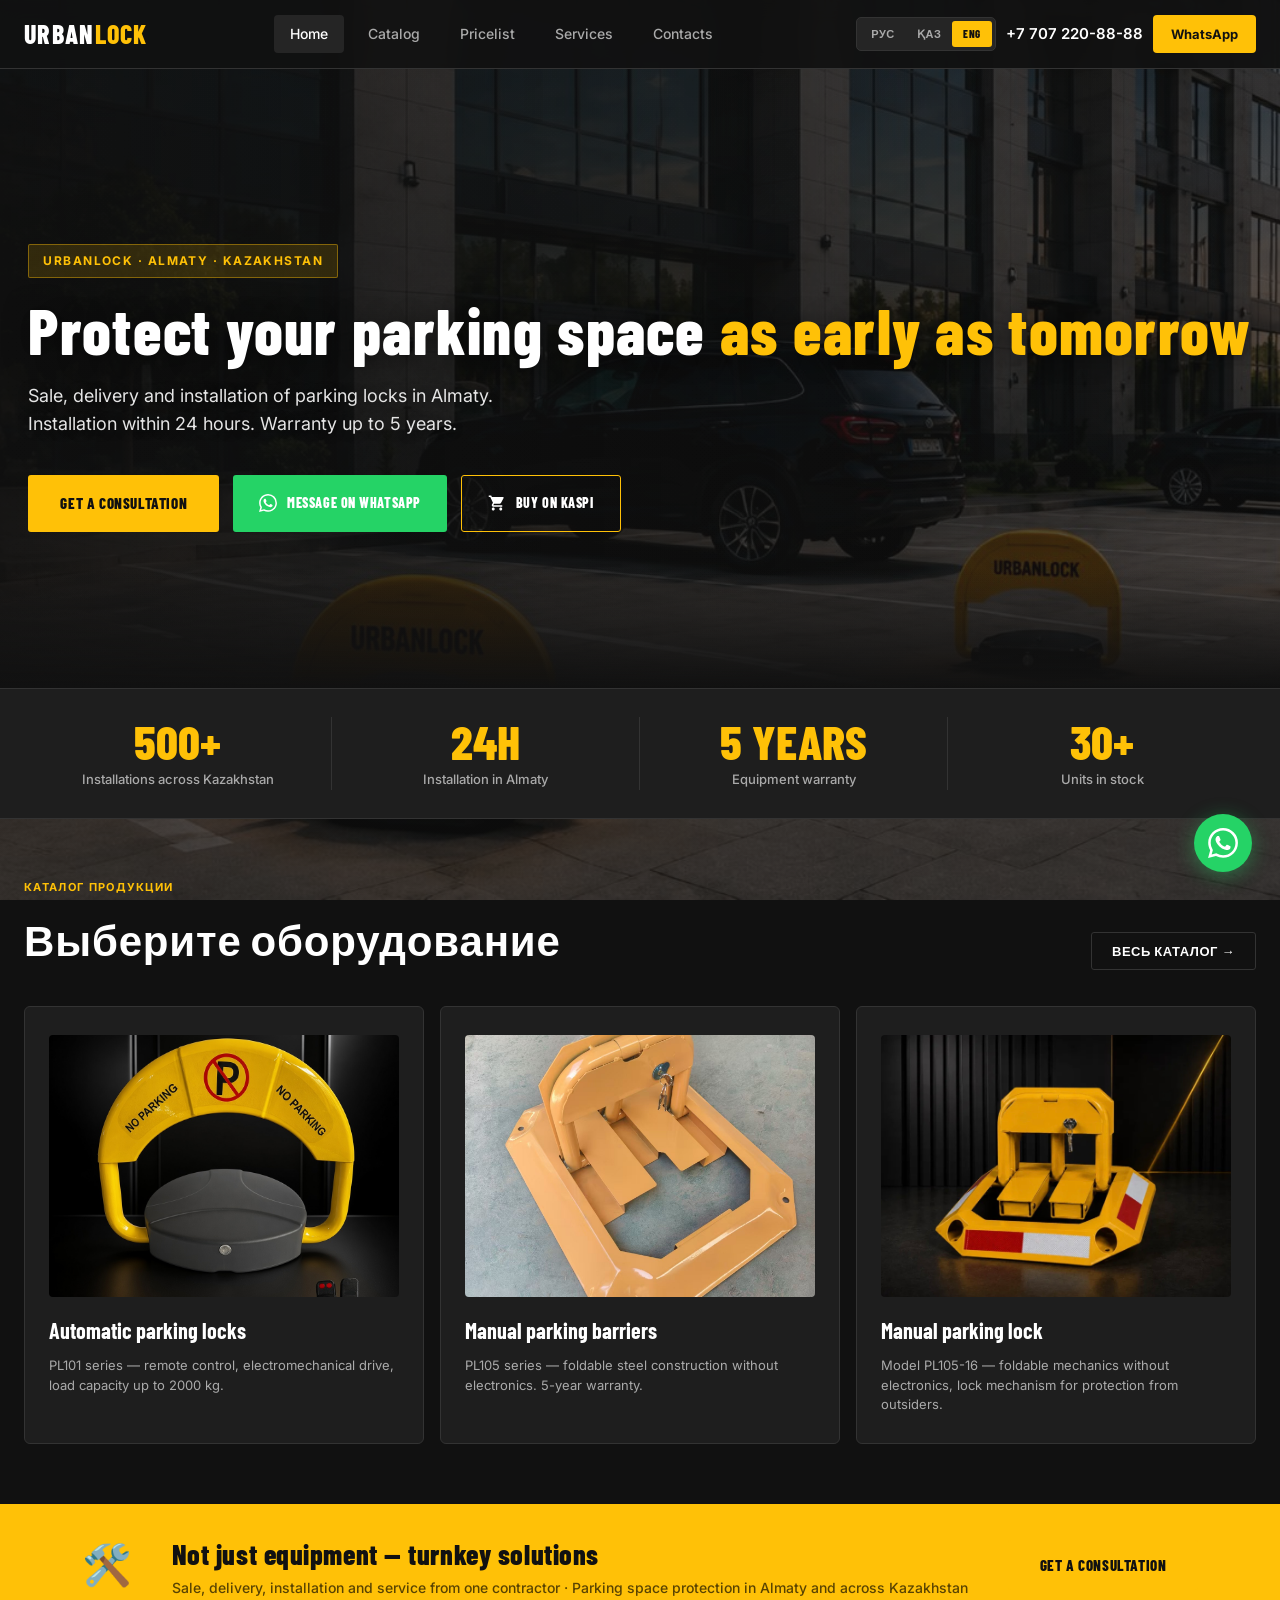
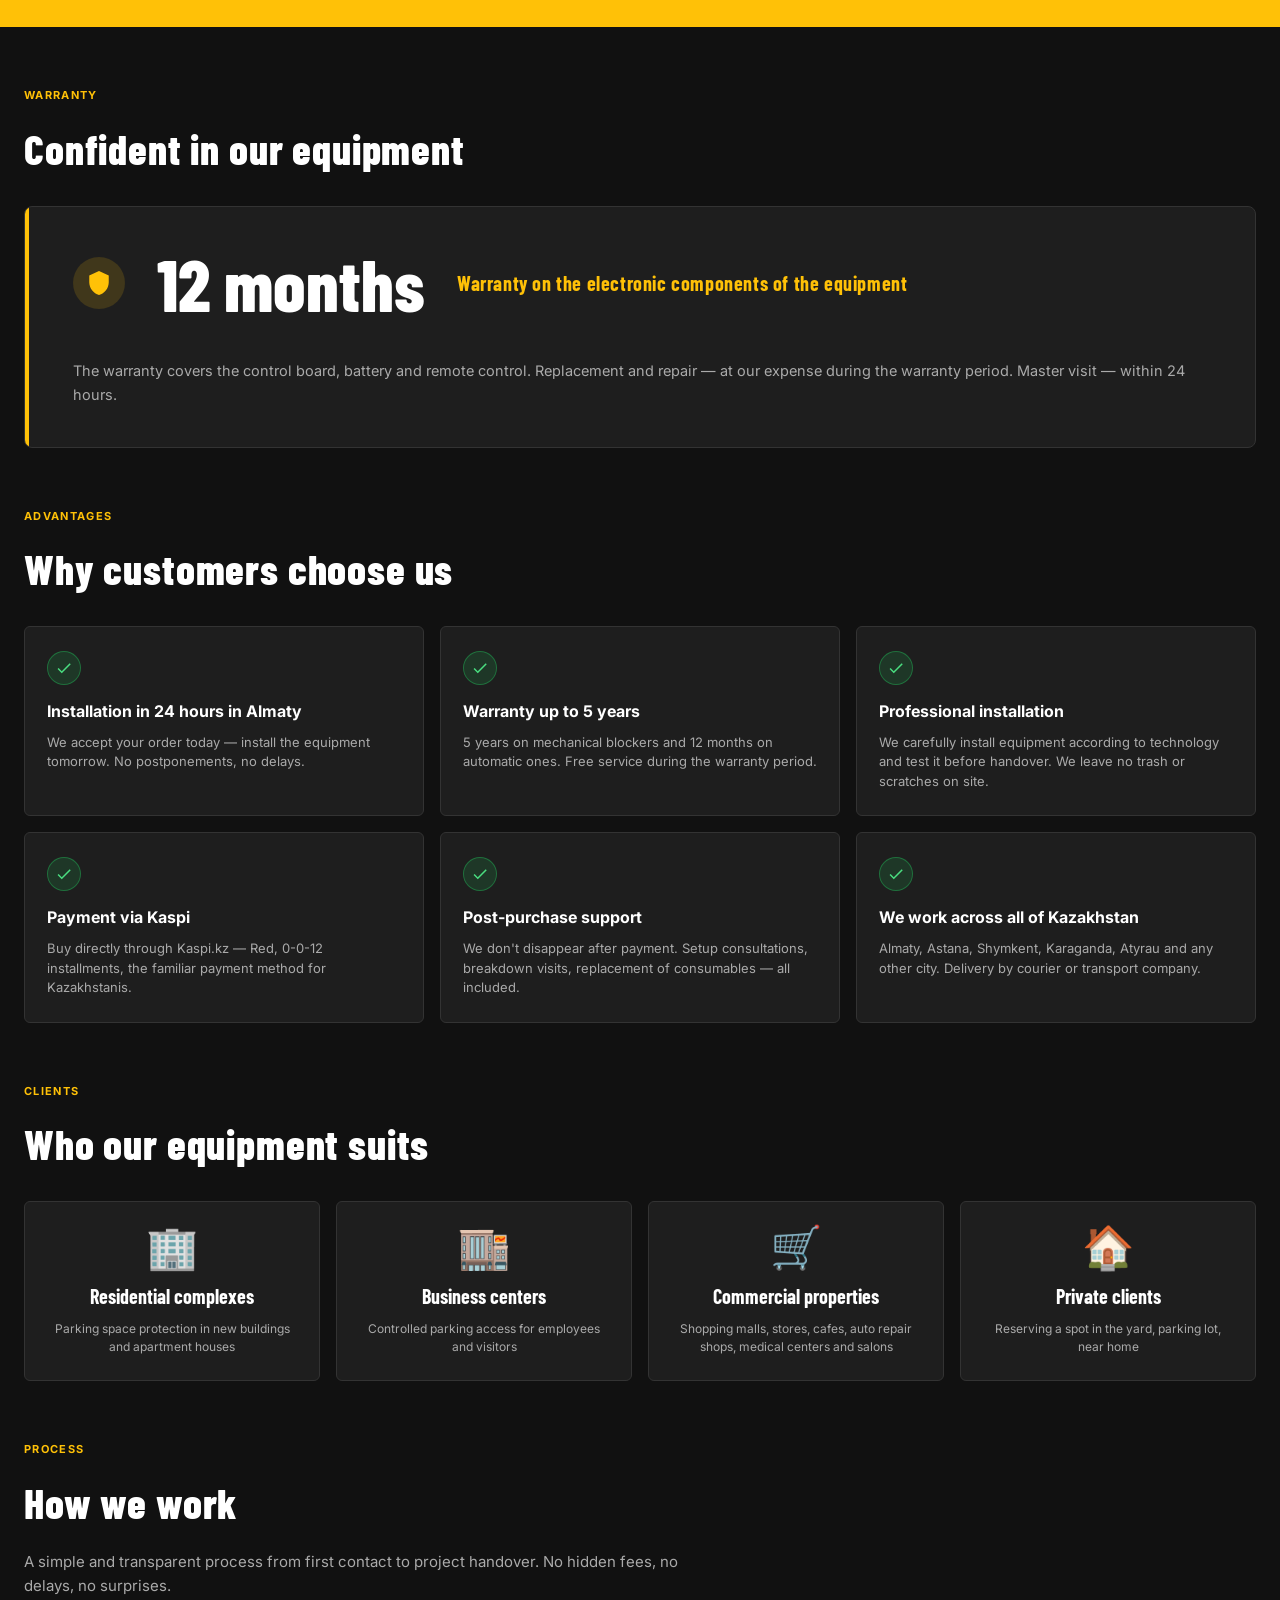
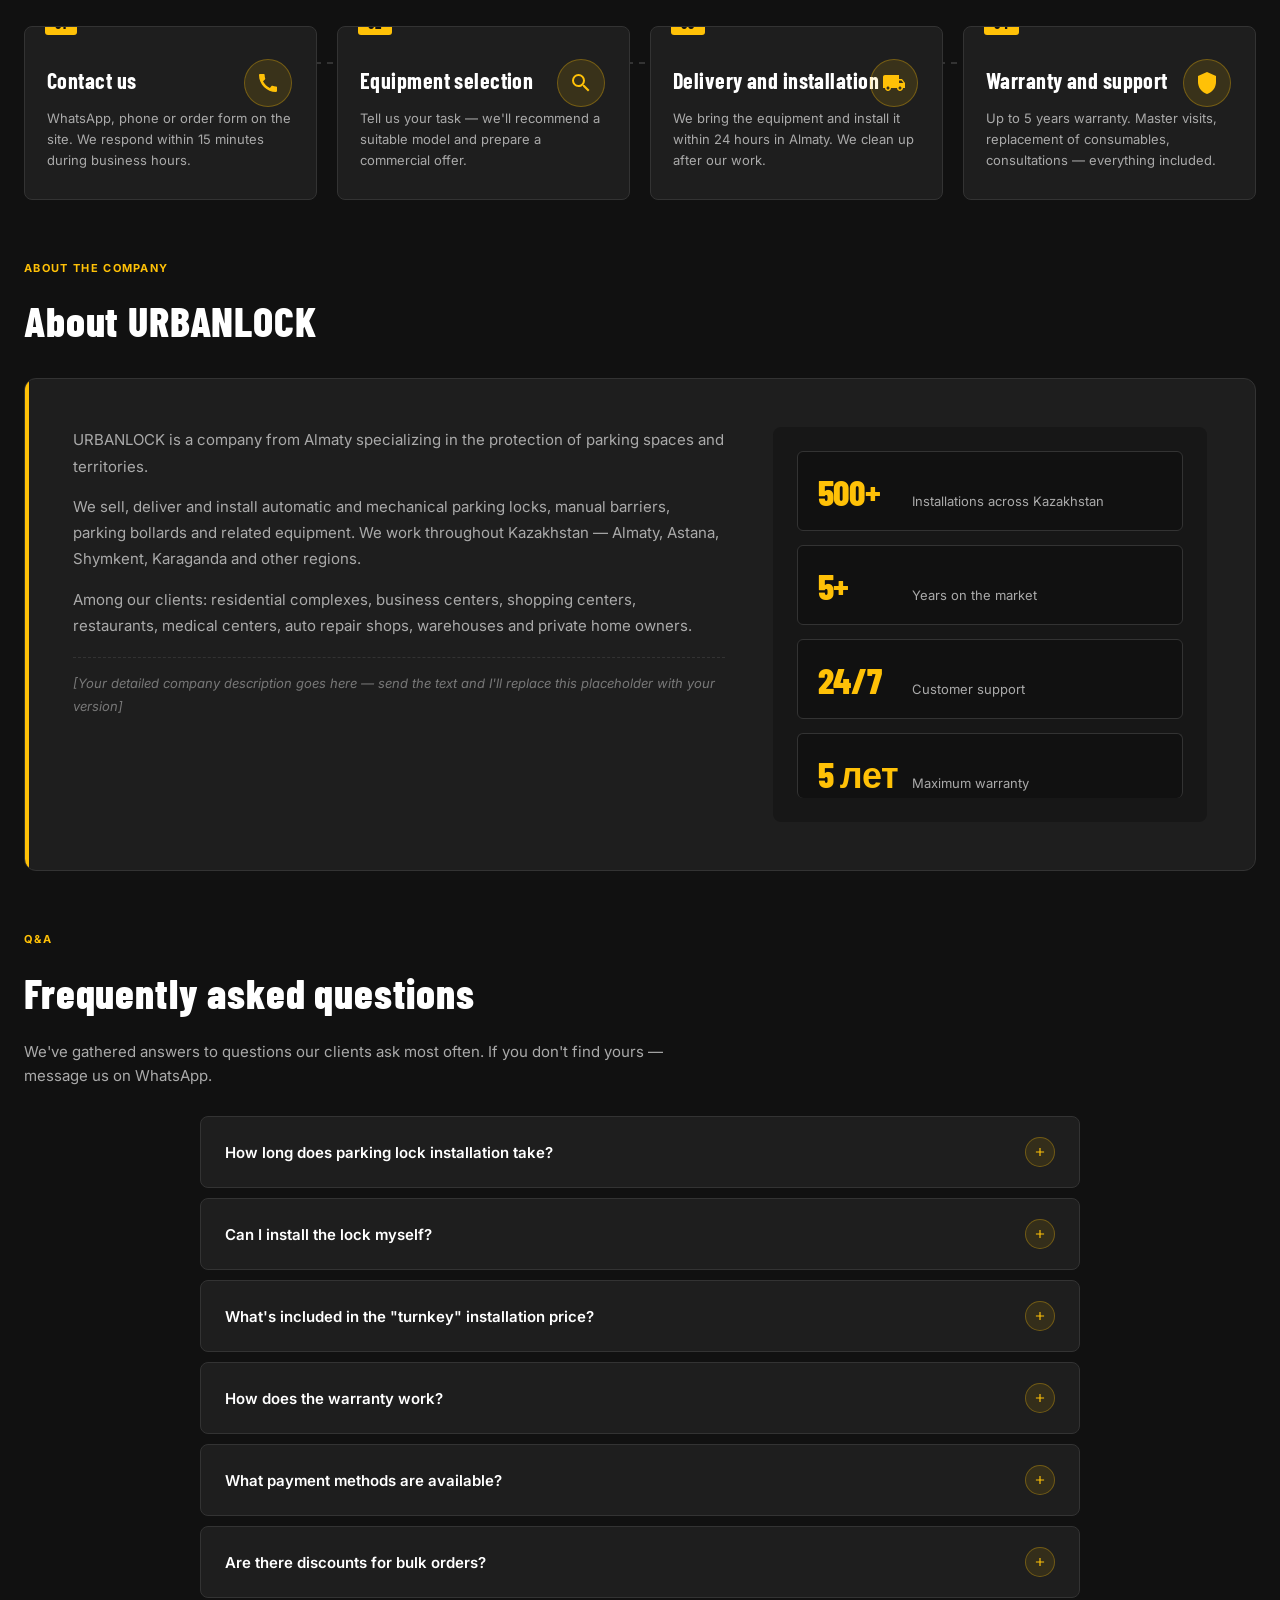
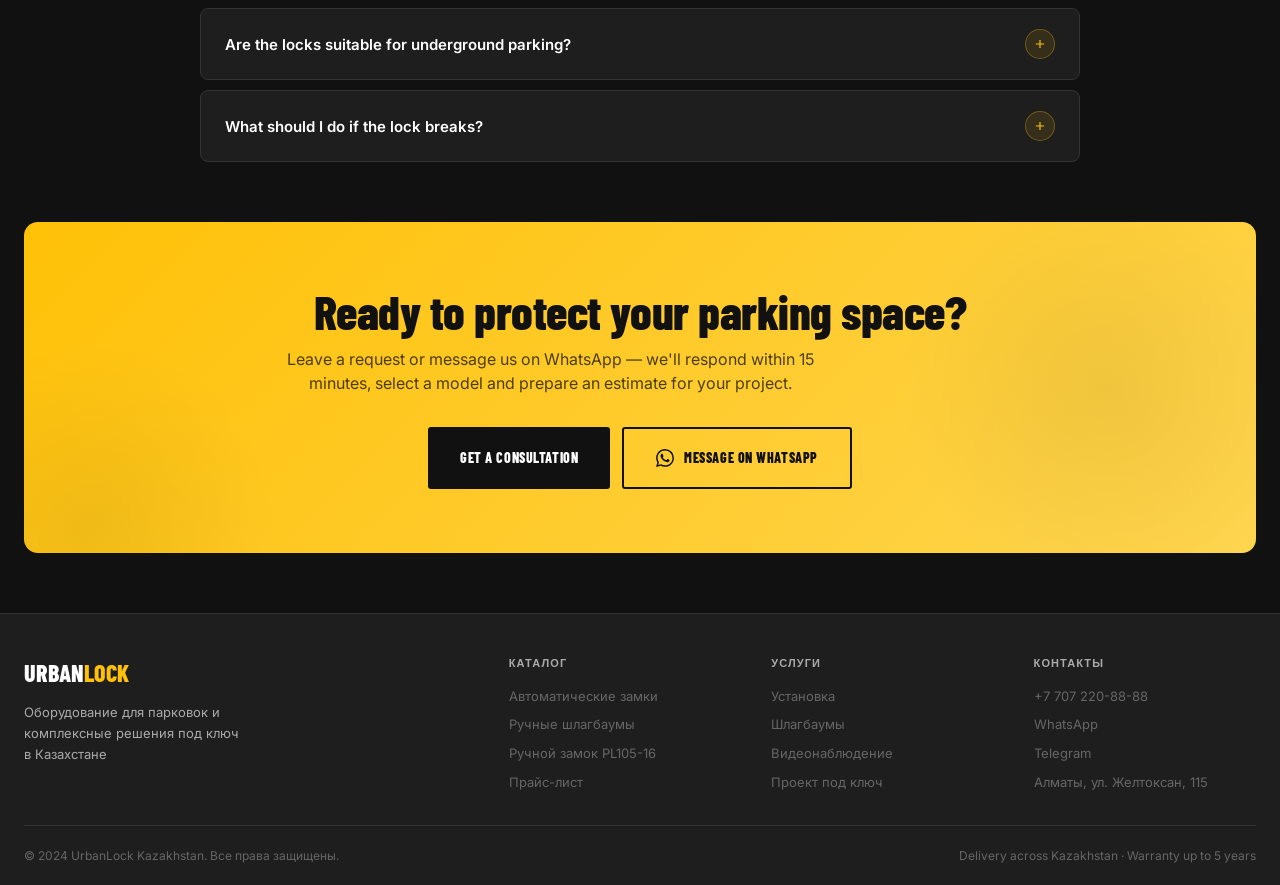
==== URBANLOCK.html @ d76d0564 "Add files via upload" ====
<!DOCTYPE html>
<html lang="ru">
<head>
<meta charset="UTF-8">
<meta name="viewport" content="width=device-width, initial-scale=1.0">
<title>UrbanLock — Оборудование для парковок Казахстана</title>
<link href="https://fonts.googleapis.com/css2?family=Inter:wght@400;500;600;700;800;900&family=Barlow+Condensed:wght@600;700;800&display=swap" rel="stylesheet">
<style>
*,*::before,*::after{box-sizing:border-box;margin:0;padding:0}
:root{
  --black:#111111;
  --graphite:#1E1E1E;
  --graphite2:#252525;
  --graphite3:#2E2E2E;
  --yellow:#FFC107;
  --yellow-dark:#E6AC00;
  --white:#FFFFFF;
  --gray1:#F5F5F5;
  --gray2:#AAAAAA;
  --gray3:#666666;
  --border:#333333;
  --ease:cubic-bezier(0.16,1,0.3,1);
}
html{scroll-behavior:smooth}
body{background-color:var(--black);background-image:url('парковка.jpeg');background-size:cover;background-position:center;background-attachment:fixed;background-repeat:no-repeat;color:var(--white);font-family:'Inter',sans-serif;font-size:16px;line-height:1.6;overflow-x:hidden;position:relative}
body::before{content:'';position:fixed;inset:0;background:linear-gradient(180deg,rgba(17,17,17,0.72) 0%,rgba(17,17,17,0.68) 100%);z-index:0;pointer-events:none}
nav,footer,.section,.sticky-wa{position:relative;z-index:1}
h1,h2,h3,h4{font-family:'Barlow Condensed',sans-serif;letter-spacing:0.02em}

/* NAV */
nav{position:fixed;top:0;left:0;right:0;z-index:1000;background:rgba(17,17,17,0.95);backdrop-filter:blur(10px);border-bottom:1px solid var(--border)}
.nav-inner{max-width:1280px;margin:0 auto;padding:0 24px;display:flex;align-items:center;justify-content:space-between;height:68px}
.logo{font-family:'Barlow Condensed',sans-serif;font-size:26px;font-weight:800;color:var(--white);letter-spacing:0.05em;cursor:pointer;user-select:none;transition:opacity 0.25s var(--ease),transform 0.25s var(--ease)}
.logo:hover{opacity:0.85;transform:scale(1.03)}
.logo:active{transform:scale(0.97);transition-duration:0.1s}
.logo span{color:var(--yellow)}
.nav-links{display:flex;gap:8px;align-items:center}
.nav-link{padding:8px 16px;font-size:14px;font-weight:500;color:var(--gray2);text-decoration:none;border-radius:4px;transition:color 0.25s var(--ease),background 0.25s var(--ease);cursor:pointer}
.nav-link:hover,.nav-link.active{color:var(--white);background:var(--graphite2)}
.nav-cta{display:flex;align-items:center;gap:10px}
.phone-link{color:var(--white);text-decoration:none;font-weight:600;font-size:15px;transition:color 0.25s var(--ease)}
.phone-link:hover{color:var(--yellow)}
.btn-wa-nav{background:var(--yellow);color:var(--black);padding:9px 18px;border-radius:4px;font-size:13px;font-weight:700;text-decoration:none;white-space:nowrap;transition:background 0.25s var(--ease),transform 0.25s var(--ease),box-shadow 0.25s var(--ease)}
.btn-wa-nav:hover{background:var(--yellow-dark);transform:translateY(-1px);box-shadow:0 6px 14px -4px rgba(255,193,7,0.4)}
.btn-wa-nav:active{transform:translateY(0) scale(0.96);transition-duration:0.1s}

/* LANGUAGE SWITCHER */
.lang-switcher{display:inline-flex;gap:0;background:var(--graphite2);border:1px solid var(--border);border-radius:5px;padding:3px}
.lang-btn{background:transparent;border:none;color:var(--gray2);padding:6px 11px;font-size:11px;font-weight:800;letter-spacing:0.05em;cursor:pointer;border-radius:3px;transition:background 0.25s var(--ease),color 0.25s var(--ease);font-family:'Barlow Condensed',sans-serif}
.lang-btn:hover{color:var(--white)}
.lang-btn.active{background:var(--yellow);color:var(--black)}
.lang-btn:active{transform:scale(0.96);transition-duration:0.1s}

/* SECTIONS */
.section{display:none;min-height:calc(100vh - 68px);padding-top:68px}
.section.active{display:block;animation:sectionEnter 0.5s var(--ease) both}
@keyframes sectionEnter{
  from{opacity:0;transform:translateY(18px)}
  to{opacity:1;transform:translateY(0)}
}
@media (prefers-reduced-motion: reduce){
  .section.active{animation:none}
}
.container{max-width:1280px;margin:0 auto;padding:0 24px}

/* ===== HOME ===== */
#home{position:relative}
.hero{padding:100px 0 80px;position:relative;overflow:hidden;min-height:620px;display:flex;align-items:center;background:linear-gradient(90deg,rgba(17,17,17,0.65) 0%,rgba(17,17,17,0.35) 45%,rgba(17,17,17,0.1) 85%,rgba(17,17,17,0) 100%)}
.hero::after{content:'';position:absolute;left:0;right:0;bottom:0;height:120px;background:linear-gradient(180deg,transparent 0%,var(--black) 100%);pointer-events:none;z-index:1}
.hero-grid{display:grid;grid-template-columns:1fr;gap:60px;align-items:center;position:relative;z-index:2;width:100%}
.hero-badge{display:inline-block;background:rgba(255,193,7,0.15);border:1px solid rgba(255,193,7,0.4);color:var(--yellow);font-size:12px;font-weight:700;letter-spacing:0.12em;text-transform:uppercase;padding:6px 14px;border-radius:2px;margin-bottom:20px}
.hero h1{font-size:clamp(42px,5vw,72px);font-weight:800;line-height:1.0;color:var(--white);margin-bottom:8px;text-shadow:0 2px 24px rgba(0,0,0,0.5)}
.hero h1 em{color:var(--yellow);font-style:normal}
.hero-sub{font-size:18px;color:#e5e5e5;margin:20px 0 36px;line-height:1.6;max-width:520px;text-shadow:0 1px 12px rgba(0,0,0,0.4)}
.hero-actions{display:flex;gap:14px;flex-wrap:wrap}
.btn-wa-hero{background:#25D366;color:#fff;padding:16px 26px;font-size:14px;font-weight:800;letter-spacing:0.04em;text-decoration:none;border-radius:3px;border:none;cursor:pointer;transition:background 0.25s var(--ease),transform 0.25s var(--ease),box-shadow 0.25s var(--ease);text-transform:uppercase;font-family:'Barlow Condensed',sans-serif;display:inline-flex;align-items:center;gap:10px}
.btn-wa-hero:hover{background:#1FB955;transform:translateY(-2px);box-shadow:0 10px 22px -6px rgba(37,211,102,0.4)}
.btn-wa-hero:active{transform:translateY(0) scale(0.97);transition-duration:0.1s}
.btn-wa-hero svg{width:18px;height:18px;fill:currentColor;flex-shrink:0}
.btn-kaspi-hero{background:transparent;color:#fff;padding:16px 26px;font-size:14px;font-weight:800;letter-spacing:0.04em;text-decoration:none;border-radius:3px;border:1.5px solid var(--yellow);cursor:pointer;transition:background 0.25s var(--ease),color 0.25s var(--ease),transform 0.25s var(--ease),box-shadow 0.25s var(--ease);text-transform:uppercase;font-family:'Barlow Condensed',sans-serif;display:inline-flex;align-items:center;gap:10px}
.btn-kaspi-hero:hover{background:var(--yellow);color:var(--black);transform:translateY(-2px);box-shadow:0 10px 22px -6px rgba(255,193,7,0.35)}
.btn-kaspi-hero:active{transform:translateY(0) scale(0.97);transition-duration:0.1s}
.btn-kaspi-hero svg{width:18px;height:18px;fill:currentColor;flex-shrink:0}
.btn-primary{background:var(--yellow);color:var(--black);padding:16px 32px;font-size:15px;font-weight:800;letter-spacing:0.04em;text-decoration:none;border-radius:3px;border:none;cursor:pointer;transition:background 0.25s var(--ease),transform 0.25s var(--ease),box-shadow 0.25s var(--ease);text-transform:uppercase;font-family:'Barlow Condensed',sans-serif}
.btn-primary:hover{background:var(--yellow-dark);transform:translateY(-2px);box-shadow:0 10px 22px -6px rgba(255,193,7,0.35)}
.btn-primary:active{transform:translateY(0) scale(0.97);transition-duration:0.1s}
.btn-secondary{background:transparent;color:var(--white);padding:16px 32px;font-size:15px;font-weight:700;text-decoration:none;border-radius:3px;border:1.5px solid var(--border);cursor:pointer;transition:border-color 0.25s var(--ease),color 0.25s var(--ease),transform 0.25s var(--ease),background 0.25s var(--ease);font-family:'Barlow Condensed',sans-serif;letter-spacing:0.04em;text-transform:uppercase}
.btn-secondary:hover{border-color:var(--yellow);color:var(--yellow);transform:translateY(-2px);background:rgba(255,193,7,0.05)}
.btn-secondary:active{transform:translateY(0) scale(0.97);transition-duration:0.1s}
.hero-visual{position:relative}
.hero-img-container{background:var(--graphite);border-radius:8px;aspect-ratio:4/3;display:flex;align-items:center;justify-content:center;position:relative;overflow:hidden;border:1px solid var(--border)}
.hero-img-bg{width:100%;height:100%;display:flex;align-items:center;justify-content:center;flex-direction:column;gap:16px}
.hero-product-icon{width:160px;height:80px;background:var(--yellow);border-radius:4px;position:relative}
.hero-product-icon::before{content:'';position:absolute;bottom:-40px;left:50%;transform:translateX(-50%);width:6px;height:40px;background:var(--gray3)}
.hero-product-icon::after{content:'';position:absolute;bottom:-52px;left:50%;transform:translateX(-50%);width:180px;height:12px;background:var(--graphite3);border-radius:2px}
.hero-badges-floating{position:absolute;bottom:20px;left:20px;right:20px;display:grid;grid-template-columns:1fr 1fr;gap:8px}
.hero-badge-pill{background:rgba(17,17,17,0.9);border:1px solid var(--border);padding:8px 12px;border-radius:4px;font-size:11px;font-weight:600;display:flex;align-items:center;gap:6px}
.hero-badge-pill svg{width:14px;height:14px;flex-shrink:0;fill:var(--yellow)}
.hero-badge-pill span{color:var(--gray2)}
.stats-bar{background:var(--graphite);border-top:1px solid var(--border);border-bottom:1px solid var(--border);padding:28px 0;margin-bottom:60px}
.stats-inner{display:grid;grid-template-columns:repeat(4,1fr);gap:0}
.stat-item{text-align:center;padding:0 24px;border-right:1px solid var(--border)}
.stat-item:last-child{border-right:none}
.stat-num{font-family:'Barlow Condensed',sans-serif;font-size:48px;font-weight:800;color:var(--yellow);line-height:1}
.stat-label{font-size:13px;color:var(--gray2);margin-top:4px;font-weight:500}

/* Categories quick pick */
.section-title-row{display:flex;align-items:baseline;justify-content:space-between;margin-bottom:32px}
.section-label{font-size:11px;font-weight:700;letter-spacing:0.12em;text-transform:uppercase;color:var(--yellow);margin-bottom:10px}
.section-title{font-size:clamp(28px,3.5vw,42px);font-weight:800;color:var(--white)}
.cat-grid{display:grid;grid-template-columns:repeat(3,1fr);gap:16px;margin-bottom:60px}
.cat-card{background:var(--graphite);border:1px solid var(--border);border-radius:6px;padding:28px 24px;cursor:pointer;transition:border-color 0.2s,background 0.2s;position:relative;overflow:hidden}
.cat-card::before{content:'';position:absolute;top:0;left:0;right:0;height:3px;background:var(--yellow);transform:scaleX(0);transform-origin:left;transition:transform 0.25s}
.cat-card:hover{border-color:var(--yellow);background:var(--graphite2)}
.cat-card:hover::before{transform:scaleX(1)}
.cat-icon{font-size:36px;margin-bottom:16px}
.cat-name{font-family:'Barlow Condensed',sans-serif;font-size:22px;font-weight:700;margin-bottom:8px}
.cat-desc{font-size:13px;color:var(--gray2);line-height:1.5}
.cat-arrow{position:absolute;bottom:20px;right:20px;width:28px;height:28px;background:var(--yellow);border-radius:50%;display:flex;align-items:center;justify-content:center;opacity:0;transition:opacity 0.2s}
.cat-card:hover .cat-arrow{opacity:1}
.cat-arrow svg{width:12px;height:12px;fill:var(--black)}

/* Guarantee */
.guarantee-strip{background:var(--yellow);padding:28px 0;margin-bottom:60px}
.warranty-grid{display:grid;grid-template-columns:1fr 1fr;gap:16px}
.warranty-grid.single .warranty-card{display:grid;grid-template-columns:auto auto 1fr;gap:32px;align-items:center;padding:40px 48px}
.warranty-grid.single .warranty-icon{margin-bottom:0}
.warranty-grid.single .warranty-period{font-size:72px;margin-bottom:0;white-space:nowrap}
.warranty-grid.single .warranty-type{margin-bottom:0;font-size:20px}
.warranty-grid.single .warranty-desc{grid-column:1/-1;margin-top:8px;font-size:14.5px;line-height:1.65}
@media (max-width:768px){
  .warranty-grid.single .warranty-card{grid-template-columns:auto 1fr;padding:28px 24px;gap:20px}
  .warranty-grid.single .warranty-period{font-size:52px}
  .warranty-grid.single .warranty-type{font-size:17px}
}
.warranty-card{background:var(--graphite);border:1px solid var(--border);border-radius:8px;padding:32px;position:relative;overflow:hidden;transition:border-color 0.2s,transform 0.15s}
.warranty-card::before{content:'';position:absolute;top:0;left:0;width:4px;height:100%;background:var(--yellow)}
.warranty-card:hover{border-color:var(--yellow);transform:translateY(-2px)}
.warranty-icon{width:52px;height:52px;background:rgba(255,193,7,0.15);border-radius:50%;display:flex;align-items:center;justify-content:center;margin-bottom:20px}
.warranty-icon svg{width:26px;height:26px;fill:var(--yellow)}
.warranty-period{font-family:'Barlow Condensed',sans-serif;font-size:56px;font-weight:800;color:var(--white);line-height:1;margin-bottom:6px}
.warranty-type{font-family:'Barlow Condensed',sans-serif;font-size:22px;font-weight:700;color:var(--yellow);margin-bottom:12px;letter-spacing:0.03em}
.warranty-desc{font-size:14px;color:var(--gray2);line-height:1.6}
.guarantee-inner{display:flex;align-items:center;justify-content:center;gap:40px}
.guarantee-icon{font-size:40px}
.guarantee-text h3{font-family:'Barlow Condensed',sans-serif;font-size:28px;font-weight:800;color:var(--black)}
.guarantee-text p{font-size:14px;color:rgba(0,0,0,0.65);font-weight:500}

/* Why Us */
.why-grid{display:grid;grid-template-columns:repeat(3,1fr);gap:16px;margin-bottom:60px}
.why-card{background:var(--graphite);border:1px solid var(--border);border-radius:6px;padding:24px 22px;transition:border-color 0.2s,transform 0.15s}
.why-card:hover{border-color:rgba(255,193,7,0.4);transform:translateY(-2px)}
.why-check{width:34px;height:34px;background:rgba(34,197,94,0.15);border:1px solid rgba(34,197,94,0.4);border-radius:50%;display:flex;align-items:center;justify-content:center;margin-bottom:14px}
.why-check svg{width:18px;height:18px;fill:#4ade80}
.why-num{font-family:'Barlow Condensed',sans-serif;font-size:52px;font-weight:800;color:rgba(255,193,7,0.15);line-height:1}
.why-title{font-size:16px;font-weight:700;margin:4px 0 8px}
.why-desc{font-size:13px;color:var(--gray2);line-height:1.5}

/* Clients */
.clients-grid{display:grid;grid-template-columns:repeat(4,1fr);gap:16px}
.client-card{background:var(--graphite);border:1px solid var(--border);border-radius:6px;padding:24px 20px;text-align:center;transition:border-color 0.25s var(--ease),transform 0.25s var(--ease)}
.client-card:hover{border-color:var(--yellow);transform:translateY(-2px)}
.client-icon{font-size:42px;margin-bottom:12px;line-height:1}
.client-title{font-family:'Barlow Condensed',sans-serif;font-size:20px;font-weight:700;margin-bottom:8px}
.client-desc{font-size:12px;color:var(--gray2);line-height:1.5}

/* PROCESS FLOW */
.process-grid{display:grid;grid-template-columns:repeat(4,1fr);gap:16px;margin-bottom:60px}
.process-step{background:var(--graphite);border:1px solid var(--border);border-radius:8px;padding:28px 24px;position:relative;overflow:hidden;transition:border-color 0.25s var(--ease),transform 0.25s var(--ease)}
.process-step:hover{border-color:var(--yellow);transform:translateY(-3px)}
.process-step-num{font-family:'Barlow Condensed',sans-serif;font-size:60px;font-weight:800;color:rgba(255,193,7,0.15);line-height:1;letter-spacing:-0.02em}
.process-step-icon{position:absolute;top:24px;right:24px;width:44px;height:44px;background:rgba(255,193,7,0.1);border:1px solid rgba(255,193,7,0.25);border-radius:50%;display:flex;align-items:center;justify-content:center}
.process-step-icon svg{width:22px;height:22px;fill:var(--yellow)}
.process-step-title{font-family:'Barlow Condensed',sans-serif;font-size:22px;font-weight:700;margin:8px 0 10px;color:var(--white);letter-spacing:0.02em}
.process-step-desc{font-size:13px;color:var(--gray2);line-height:1.6}

/* ABOUT COMPANY */
.about-block{background:var(--graphite);border:1px solid var(--border);border-radius:10px;padding:48px;margin-bottom:60px;position:relative;overflow:hidden}
.about-block::before{content:'';position:absolute;top:0;left:0;width:4px;height:100%;background:var(--yellow)}
.about-grid{display:grid;grid-template-columns:1.5fr 1fr;gap:60px;align-items:center}
.about-text-block p{font-size:15px;color:var(--gray2);line-height:1.75;margin-bottom:14px}
.about-text-block p:last-child{margin-bottom:0}
.about-text-block .about-placeholder{color:rgba(255,255,255,0.4);font-size:13px;font-style:italic;margin-top:18px;border-top:1px dashed var(--border);padding-top:14px}
.about-stats{display:grid;grid-template-columns:1fr 1fr;gap:16px}
.about-stat{background:var(--black);border:1px solid var(--border);border-radius:6px;padding:22px 20px;transition:border-color 0.25s var(--ease)}
.about-stat:hover{border-color:var(--yellow)}
.about-stat-num{font-family:'Barlow Condensed',sans-serif;font-size:38px;font-weight:800;color:var(--yellow);line-height:1;margin-bottom:6px;letter-spacing:-0.01em}
.about-stat-label{font-size:12px;color:var(--gray2);line-height:1.3}

/* FAQ */
.faq-list{margin-bottom:60px;display:flex;flex-direction:column;gap:10px}
.faq-item{background:var(--graphite);border:1px solid var(--border);border-radius:8px;overflow:hidden;transition:border-color 0.25s var(--ease)}
.faq-item:hover{border-color:rgba(255,193,7,0.35)}
.faq-item.open{border-color:var(--yellow)}
.faq-question{width:100%;background:transparent;border:none;color:var(--white);padding:22px 26px;text-align:left;display:flex;align-items:center;justify-content:space-between;gap:16px;cursor:pointer;font-family:inherit;font-size:15px;font-weight:600;transition:color 0.25s var(--ease)}
.faq-question:hover{color:var(--yellow)}
.faq-toggle{flex-shrink:0;width:30px;height:30px;background:rgba(255,193,7,0.1);border:1px solid rgba(255,193,7,0.3);border-radius:50%;display:flex;align-items:center;justify-content:center;transition:transform 0.35s var(--ease),background 0.25s var(--ease)}
.faq-toggle svg{width:14px;height:14px;fill:var(--yellow);transition:fill 0.25s var(--ease)}
.faq-item.open .faq-toggle{transform:rotate(135deg);background:var(--yellow)}
.faq-item.open .faq-toggle svg{fill:var(--black)}
.faq-answer{max-height:0;overflow:hidden;transition:max-height 0.4s var(--ease)}
.faq-item.open .faq-answer{max-height:600px}
.faq-answer-content{padding:0 26px 24px;font-size:14px;color:var(--gray2);line-height:1.7}

/* BOTTOM CTA */
.bottom-cta{background:linear-gradient(135deg,#FFC107 0%,#FFB300 100%);border-radius:14px;padding:64px 48px;margin-bottom:60px;text-align:center;position:relative;overflow:hidden}
.bottom-cta::before{content:'';position:absolute;top:-50%;right:-10%;width:480px;height:480px;background:radial-gradient(circle,rgba(255,255,255,0.15) 0%,transparent 70%);pointer-events:none}
.bottom-cta::after{content:'';position:absolute;bottom:-50%;left:-10%;width:380px;height:380px;background:radial-gradient(circle,rgba(0,0,0,0.06) 0%,transparent 70%);pointer-events:none}
.bottom-cta-content{position:relative;z-index:1;max-width:720px;margin:0 auto}
.bottom-cta h2{font-family:'Barlow Condensed',sans-serif;font-size:46px;font-weight:800;color:var(--black);margin-bottom:14px;line-height:1.05;letter-spacing:-0.01em}
.bottom-cta p{font-size:16px;color:rgba(0,0,0,0.78);margin-bottom:32px;line-height:1.55}
.bottom-cta-actions{display:flex;gap:14px;justify-content:center;flex-wrap:wrap}
.btn-cta-dark{background:var(--black);color:var(--white);padding:17px 32px;font-size:14px;font-weight:800;letter-spacing:0.04em;text-decoration:none;border-radius:3px;border:none;cursor:pointer;text-transform:uppercase;font-family:'Barlow Condensed',sans-serif;transition:transform 0.25s var(--ease),box-shadow 0.25s var(--ease),background 0.25s var(--ease);display:inline-flex;align-items:center;gap:10px}
.btn-cta-dark:hover{transform:translateY(-2px);box-shadow:0 12px 28px rgba(0,0,0,0.35)}
.btn-cta-dark:active{transform:translateY(0) scale(0.97);transition-duration:0.1s}
.btn-cta-outline{background:transparent;color:var(--black);padding:17px 32px;font-size:14px;font-weight:800;letter-spacing:0.04em;text-decoration:none;border-radius:3px;border:2px solid var(--black);cursor:pointer;text-transform:uppercase;font-family:'Barlow Condensed',sans-serif;transition:transform 0.25s var(--ease),background 0.25s var(--ease),color 0.25s var(--ease);display:inline-flex;align-items:center;gap:10px}
.btn-cta-outline:hover{transform:translateY(-2px);background:var(--black);color:var(--white)}
.btn-cta-outline:active{transform:translateY(0) scale(0.97);transition-duration:0.1s}
.btn-cta-dark svg,.btn-cta-outline svg{width:18px;height:18px;fill:currentColor;flex-shrink:0}

/* Process steps */
.process-grid{display:grid;grid-template-columns:repeat(4,1fr);gap:20px;position:relative;margin-bottom:60px}
.process-grid::before{content:'';position:absolute;top:36px;left:8%;right:8%;height:2px;background:repeating-linear-gradient(to right,var(--border) 0,var(--border) 6px,transparent 6px,transparent 12px);z-index:0;display:none}
@media(min-width:901px){.process-grid::before{display:block}}
.process-step{background:var(--graphite);border:1px solid var(--border);border-radius:8px;padding:28px 22px;text-align:left;position:relative;z-index:1;transition:border-color 0.25s var(--ease),transform 0.25s var(--ease)}
.process-step:hover{border-color:var(--yellow);transform:translateY(-3px)}
.process-step-num{position:absolute;top:-14px;left:20px;background:var(--yellow);color:var(--black);font-family:'Barlow Condensed',sans-serif;font-size:14px;font-weight:800;letter-spacing:0.06em;padding:4px 10px;border-radius:3px}
.process-step-icon{width:48px;height:48px;background:rgba(255,193,7,0.12);border:1px solid rgba(255,193,7,0.3);border-radius:50%;display:flex;align-items:center;justify-content:center;margin-bottom:16px;margin-top:8px}
.process-step-icon svg{width:24px;height:24px;fill:var(--yellow)}
.process-step h3{font-family:'Barlow Condensed',sans-serif;font-size:22px;font-weight:700;color:var(--white);margin-bottom:8px;letter-spacing:0.02em}
.process-step p{font-size:13px;color:var(--gray2);line-height:1.55}
.process-step-meta{font-size:11px;color:var(--yellow);font-weight:700;letter-spacing:0.08em;text-transform:uppercase;margin-top:14px;padding-top:14px;border-top:1px solid var(--border)}

/* About section */
.about-block{background:var(--graphite);border:1px solid var(--border);border-radius:12px;padding:48px;margin-bottom:60px;position:relative;overflow:hidden}
.about-block::before{content:'';position:absolute;top:0;left:0;width:4px;height:100%;background:var(--yellow)}
.about-grid{display:grid;grid-template-columns:1.5fr 1fr;gap:48px;align-items:start}
.about-text-block .section-label{margin-bottom:14px}
.about-text-block .section-title{margin-bottom:20px}
.about-text-block p{font-size:15px;color:var(--gray2);line-height:1.75;margin-bottom:14px}
.about-text-block p:last-child{margin-bottom:0}
.about-text-block strong{color:var(--white)}
.about-stats{display:flex;flex-direction:column;gap:14px;background:rgba(0,0,0,0.25);border-radius:8px;padding:24px}
.about-stat{display:flex;align-items:baseline;gap:14px;padding-bottom:14px;border-bottom:1px solid var(--border)}
.about-stat:last-child{border-bottom:none;padding-bottom:0}
.about-stat-num{font-family:'Barlow Condensed',sans-serif;font-size:36px;font-weight:800;color:var(--yellow);line-height:1;min-width:80px}
.about-stat-label{font-size:13px;color:var(--gray2);line-height:1.4}
.about-stat-label strong{display:block;color:var(--white);font-weight:700;margin-bottom:2px}

/* FAQ accordion */
.faq-list{display:flex;flex-direction:column;gap:10px;margin-bottom:60px;max-width:880px;margin-left:auto;margin-right:auto}
.faq-item{background:var(--graphite);border:1px solid var(--border);border-radius:8px;overflow:hidden;transition:border-color 0.25s var(--ease)}
.faq-item:hover{border-color:rgba(255,193,7,0.3)}
.faq-item.open{border-color:var(--yellow)}
.faq-question{width:100%;background:transparent;border:none;color:var(--white);text-align:left;padding:20px 24px;font-size:15px;font-weight:600;cursor:pointer;display:flex;align-items:center;justify-content:space-between;gap:16px;font-family:'Inter',sans-serif;transition:color 0.2s var(--ease)}
.faq-question:hover{color:var(--yellow)}
.faq-icon{width:24px;height:24px;flex-shrink:0;transition:transform 0.3s var(--ease);fill:var(--yellow)}
.faq-item.open .faq-icon{transform:rotate(180deg)}
.faq-answer{max-height:0;overflow:hidden;transition:max-height 0.4s var(--ease)}
.faq-item.open .faq-answer{max-height:500px}
.faq-answer-inner{padding:0 24px 22px;font-size:14px;color:var(--gray2);line-height:1.7;border-top:1px solid var(--border);padding-top:18px;margin-top:-2px}
.faq-answer-inner strong{color:var(--white);font-weight:600}

/* Bottom CTA */
.bottom-cta{background:linear-gradient(135deg,var(--yellow) 0%,#FFD54F 100%);padding:64px 0;margin-top:30px;position:relative;overflow:hidden}
.bottom-cta::before{content:'';position:absolute;top:0;right:-100px;width:500px;height:100%;background:radial-gradient(circle,rgba(0,0,0,0.06) 0%,transparent 70%)}
.bottom-cta-inner{display:grid;grid-template-columns:1.5fr auto;gap:40px;align-items:center;position:relative;z-index:1}
.bottom-cta h2{font-family:'Barlow Condensed',sans-serif;font-size:clamp(32px,4vw,48px);font-weight:800;color:var(--black);line-height:1.05;margin-bottom:10px}
.bottom-cta p{font-size:16px;color:rgba(0,0,0,0.7);line-height:1.5;max-width:540px}
.bottom-cta-actions{display:flex;gap:12px;flex-wrap:wrap}
.btn-cta-dark{background:var(--black);color:var(--white);padding:18px 32px;font-size:14px;font-weight:800;letter-spacing:0.04em;text-decoration:none;border-radius:3px;border:none;cursor:pointer;transition:background 0.25s var(--ease),transform 0.25s var(--ease);text-transform:uppercase;font-family:'Barlow Condensed',sans-serif;display:inline-flex;align-items:center;gap:10px}
.btn-cta-dark:hover{background:#222;transform:translateY(-2px);box-shadow:0 10px 22px -6px rgba(0,0,0,0.3)}
.btn-cta-dark svg{width:18px;height:18px;fill:currentColor}
.btn-cta-outline{background:transparent;color:var(--black);padding:18px 32px;font-size:14px;font-weight:800;letter-spacing:0.04em;text-decoration:none;border-radius:3px;border:2px solid var(--black);cursor:pointer;transition:background 0.25s var(--ease),color 0.25s var(--ease),transform 0.25s var(--ease);text-transform:uppercase;font-family:'Barlow Condensed',sans-serif}
.btn-cta-outline:hover{background:var(--black);color:var(--yellow);transform:translateY(-2px)}

/* Portfolio */
.portfolio-grid{display:grid;grid-template-columns:repeat(3,1fr);gap:12px;margin-bottom:60px}
.portfolio-card{background:var(--graphite);border-radius:6px;aspect-ratio:4/3;position:relative;overflow:hidden;border:1px solid var(--border);display:flex;align-items:center;justify-content:center;flex-direction:column;gap:8px}
.portfolio-placeholder{width:60px;height:60px;background:var(--graphite3);border-radius:50%;display:flex;align-items:center;justify-content:center}
.portfolio-placeholder svg{width:28px;height:28px;fill:var(--gray3)}
.portfolio-label{position:absolute;bottom:12px;left:12px;right:12px;background:rgba(0,0,0,0.8);padding:8px 12px;border-radius:4px;font-size:12px;font-weight:600;color:var(--white)}
.portfolio-tag{position:absolute;top:12px;left:12px;background:var(--yellow);color:var(--black);font-size:10px;font-weight:800;padding:3px 8px;border-radius:2px;text-transform:uppercase;letter-spacing:0.06em}

/* ===== CATALOG ===== */
.catalog-header{padding:60px 0 24px}
.catalog-filters{display:flex;gap:8px;flex-wrap:wrap;margin-bottom:32px}
.catalog-grid{display:grid;grid-template-columns:repeat(3,1fr);gap:20px;margin-bottom:60px}
.catalog-card{background:var(--graphite);border:1px solid var(--border);border-radius:8px;overflow:hidden;display:flex;flex-direction:column;cursor:pointer;transition:transform 0.3s cubic-bezier(0.16,1,0.3,1),border-color 0.2s,box-shadow 0.3s}
.catalog-card:hover{border-color:var(--yellow);transform:translateY(-4px);box-shadow:0 14px 30px -10px rgba(0,0,0,0.5),0 0 0 1px rgba(255,193,7,0.15)}
.catalog-card:active{transform:translateY(-2px) scale(0.985)}
.catalog-card.hidden{display:none}
.catalog-card-img img{transition:transform 0.4s cubic-bezier(0.16,1,0.3,1)}
.catalog-card:hover .catalog-card-img img{transform:scale(1.04)}

/* Product detail modal */
.product-modal{position:fixed;inset:0;background:rgba(0,0,0,0);z-index:2000;display:flex;align-items:flex-start;justify-content:center;padding:20px;overflow-y:auto;opacity:0;visibility:hidden;pointer-events:none;transition:opacity 0.35s ease,background 0.35s ease,visibility 0s 0.35s}
.product-modal.open{opacity:1;visibility:visible;pointer-events:auto;background:rgba(0,0,0,0.92);transition:opacity 0.35s ease,background 0.35s ease,visibility 0s 0s}
.product-modal-box{background:var(--graphite);border:1px solid var(--border);border-radius:12px;max-width:1100px;width:100%;position:relative;margin:auto;display:flex;flex-direction:column;overflow:hidden;transform:translateY(50px) scale(0.97);opacity:0;transition:transform 0.45s cubic-bezier(0.16,1,0.3,1),opacity 0.3s ease,box-shadow 0.4s ease;box-shadow:0 20px 60px -10px rgba(0,0,0,0)}
.product-modal.open .product-modal-box{transform:translateY(0) scale(1);opacity:1;box-shadow:0 30px 80px -15px rgba(0,0,0,0.6)}
.product-modal-close{position:absolute;top:16px;right:16px;background:rgba(17,17,17,0.7);backdrop-filter:blur(8px);border:1px solid var(--border);width:40px;height:40px;border-radius:50%;color:var(--white);font-size:20px;cursor:pointer;line-height:1;transition:background 0.2s,color 0.2s,transform 0.2s;display:flex;align-items:center;justify-content:center;z-index:10}
.product-modal-close:hover{background:var(--yellow);color:var(--black);border-color:var(--yellow);transform:rotate(90deg)}
.product-modal-header{display:grid;grid-template-columns:minmax(0,1fr) minmax(0,1fr);gap:0}
.product-modal-img{background:#fafafa;display:flex;align-items:center;justify-content:center;padding:0;position:relative;min-height:420px;overflow:hidden}
.product-modal-img img{width:100%;height:100%;object-fit:cover}
.product-modal-img-cssviz{display:flex;align-items:flex-end;gap:8px}
.product-modal-img-cssviz .bar{width:24px;height:130px;border-radius:4px 4px 0 0}
.product-modal-img-cssviz .ground{width:180px;height:8px;background:#666;border-radius:4px;margin-bottom:4px}
.product-modal-info{padding:36px 36px 24px;display:flex;flex-direction:column}
.product-modal-model{font-size:12px;font-weight:700;letter-spacing:0.12em;text-transform:uppercase;color:var(--yellow);margin-bottom:10px}
.product-modal-title{font-family:'Barlow Condensed',sans-serif;font-size:42px;font-weight:800;line-height:1.0;margin-bottom:14px;color:var(--white)}
.product-modal-desc{font-size:15px;color:var(--gray2);line-height:1.6;margin-bottom:20px}
.product-modal-tags{display:flex;flex-wrap:wrap;gap:8px;margin-bottom:22px}
.product-modal-price-row{display:flex;align-items:baseline;justify-content:space-between;gap:16px;margin-bottom:20px;padding-bottom:20px;border-bottom:1px solid var(--border)}
.product-modal-price{font-family:'Barlow Condensed',sans-serif;font-size:48px;font-weight:800;color:var(--yellow);line-height:1}
.product-modal-price small{font-size:20px;color:var(--gray3);font-family:'Inter',sans-serif;font-weight:400;margin-left:4px}
.product-modal-stock{display:inline-flex;align-items:center;gap:7px;color:#4ade80;font-size:13px;font-weight:600}
.product-modal-stock::before{content:'';width:8px;height:8px;background:#4ade80;border-radius:50%}
.product-modal-actions{display:grid;grid-template-columns:1fr;gap:10px;margin-bottom:20px}
.product-modal-actions .btn-primary,.product-modal-actions .btn-wa-hero,.product-modal-actions .btn-kaspi-hero{padding:14px 22px;font-size:13px;justify-content:center;width:100%}
.product-modal-section{padding:28px 36px;border-top:1px solid var(--border)}
.product-modal-section h3{font-family:'Barlow Condensed',sans-serif;font-size:24px;font-weight:800;margin-bottom:16px;color:var(--white);letter-spacing:0.02em}
.product-modal-section p{font-size:14px;color:var(--gray2);line-height:1.7;margin-bottom:10px}
.product-modal-section h4{font-family:'Barlow Condensed',sans-serif;font-size:16px;font-weight:700;color:var(--white);margin:18px 0 10px;letter-spacing:0.04em}
.product-feature-list{list-style:none;padding:0;margin:0 0 14px 0;display:grid;grid-template-columns:1fr 1fr;gap:8px 18px}
.product-feature-list li{position:relative;padding-left:22px;font-size:13.5px;color:var(--gray2);line-height:1.5}
.product-feature-list li::before{content:'';position:absolute;left:0;top:7px;width:14px;height:2px;background:var(--yellow);border-radius:1px}
.product-modal-specs{background:var(--graphite2);border-radius:6px;overflow:hidden}
.product-modal-specs .spec-row{display:grid;grid-template-columns:1fr 1.4fr;border-bottom:1px solid var(--border)}
.product-modal-specs .spec-row:last-child{border-bottom:none}
.product-modal-specs .spec-k{padding:14px 20px;font-size:13px;color:var(--gray2);background:rgba(0,0,0,0.2)}
.product-modal-specs .spec-v{padding:14px 20px;font-size:13px;font-weight:600;color:var(--white)}
.product-modal-warranty{margin:0 36px 28px;background:rgba(255,193,7,0.06);border-left:3px solid var(--yellow);padding:18px 22px;border-radius:0 6px 6px 0}
.product-modal-warranty-title{font-size:11px;font-weight:700;letter-spacing:0.1em;text-transform:uppercase;color:var(--yellow);margin-bottom:10px}
.product-modal-warranty p{font-size:13px;color:var(--gray2);line-height:1.6;margin-bottom:8px}
.product-modal-warranty p:last-child{margin-bottom:0}
.product-modal-warranty strong{color:var(--white);font-weight:700}
.catalog-card-img{background:#fafafa;aspect-ratio:4/3;display:flex;align-items:center;justify-content:center;padding:0;position:relative;overflow:hidden}
.catalog-card-img img{width:100%;height:100%;object-fit:cover;display:block}
.catalog-card-img-cssviz{display:flex;align-items:flex-end;gap:6px}
.catalog-card-img-cssviz .bar{width:14px;height:80px;border-radius:3px 3px 0 0}
.catalog-card-img-cssviz .ground{width:120px;height:6px;background:#666;border-radius:4px;margin-bottom:4px}
.catalog-card-tag-corner{position:absolute;top:12px;right:12px;background:var(--yellow);color:var(--black);font-size:10px;font-weight:800;letter-spacing:0.06em;text-transform:uppercase;padding:3px 8px;border-radius:2px}
.catalog-card-body{padding:22px 20px 20px;display:flex;flex-direction:column;flex:1}
.catalog-card-model{font-size:11px;font-weight:700;letter-spacing:0.1em;text-transform:uppercase;color:var(--yellow);margin-bottom:6px}
.catalog-card-title{font-family:'Barlow Condensed',sans-serif;font-size:22px;font-weight:700;line-height:1.1;margin-bottom:8px;color:var(--white)}
.catalog-card-desc{font-size:13px;color:var(--gray2);line-height:1.5;margin-bottom:14px;flex:1}
.catalog-card-tags{display:flex;flex-wrap:wrap;gap:6px;margin-bottom:16px}
.card-spec-tag{background:rgba(255,193,7,0.08);border:1px solid rgba(255,193,7,0.25);color:var(--yellow);font-size:11px;font-weight:600;padding:3px 8px;border-radius:3px}
.catalog-card-meta{display:flex;justify-content:space-between;align-items:flex-end;margin-bottom:14px;padding-top:14px;border-top:1px solid var(--border)}
.catalog-card-price{font-family:'Barlow Condensed',sans-serif;font-size:26px;font-weight:800;color:var(--yellow);line-height:1}
.catalog-card-price small{font-size:14px;color:var(--gray3);font-family:'Inter',sans-serif;font-weight:400;margin-left:2px}
.stock-mini{display:inline-flex;align-items:center;gap:5px;font-size:11px;color:#4ade80;font-weight:600}
.stock-mini::before{content:'';width:6px;height:6px;background:#4ade80;border-radius:50%}
.catalog-card-actions{display:flex;gap:8px}
.btn-order-mini{flex:1;background:var(--yellow);color:var(--black);padding:10px 14px;font-size:12px;font-weight:800;border-radius:3px;border:none;cursor:pointer;letter-spacing:0.04em;text-transform:uppercase;font-family:'Barlow Condensed',sans-serif;transition:background 0.25s var(--ease),transform 0.25s var(--ease),box-shadow 0.25s var(--ease)}
.btn-order-mini:hover{background:var(--yellow-dark);transform:translateY(-1px);box-shadow:0 6px 14px -4px rgba(255,193,7,0.4)}
.btn-order-mini:active{transform:translateY(0) scale(0.96);transition-duration:0.1s}
.btn-kaspi-mini{flex:1;background:transparent;color:var(--yellow);padding:10px 14px;font-size:12px;font-weight:700;border-radius:3px;border:1px solid var(--yellow);cursor:pointer;letter-spacing:0.04em;text-transform:uppercase;font-family:'Barlow Condensed',sans-serif;transition:background 0.25s var(--ease),color 0.25s var(--ease),transform 0.25s var(--ease);text-decoration:none;display:flex;align-items:center;justify-content:center}
.btn-kaspi-mini:hover{background:var(--yellow);color:var(--black);transform:translateY(-1px)}
.btn-kaspi-mini:active{transform:translateY(0) scale(0.96);transition-duration:0.1s}

/* Service info block inside catalog cards */
.service-info{background:rgba(255,193,7,0.06);border-left:2px solid var(--yellow);padding:14px 16px;border-radius:0 4px 4px 0;margin-bottom:14px}
.service-info-title{font-size:10px;font-weight:700;letter-spacing:0.1em;text-transform:uppercase;color:var(--yellow);margin-bottom:10px}
.service-info-text{font-size:12px;color:var(--gray2);line-height:1.55;margin:0 0 6px 0}
.service-info-text:last-child{margin-bottom:0}
.service-info-text strong{color:var(--white);font-weight:700}
.product-tabs{display:flex;gap:0;border-bottom:1px solid var(--border);margin-bottom:40px}
.ptab{padding:14px 24px;font-size:14px;font-weight:600;color:var(--gray2);cursor:pointer;border-bottom:2px solid transparent;margin-bottom:-1px;transition:color 0.2s,border-color 0.2s;white-space:nowrap}
.ptab.active{color:var(--yellow);border-bottom-color:var(--yellow)}
.ptab:hover:not(.active){color:var(--white)}
.product-panel{display:none}
.product-panel.active{display:block}
.product-main{display:grid;grid-template-columns:1fr 1fr;gap:48px;margin-bottom:60px;align-items:start}
.product-img{background:var(--graphite);border-radius:8px;aspect-ratio:1;display:flex;align-items:center;justify-content:center;border:1px solid var(--border);position:relative;overflow:hidden}
.product-model-viz{display:flex;flex-direction:column;align-items:center;gap:12px}
.pl-body{width:200px;height:90px;background:var(--yellow);border-radius:6px;position:relative;display:flex;align-items:center;justify-content:center}
.pl-body span{font-family:'Barlow Condensed',sans-serif;font-size:22px;font-weight:800;color:var(--black)}
.pl-arm{width:6px;height:60px;background:var(--gray3);border-radius:3px;position:absolute;right:-18px;top:50%;transform:translateY(-50%);transform-origin:top}
.pl-post{width:12px;height:80px;background:var(--graphite3);border-radius:2px;margin-top:4px}
.pl-ground{width:240px;height:12px;background:var(--graphite3);border-radius:2px}
.product-info{}
.product-model-num{font-size:12px;font-weight:700;letter-spacing:0.12em;text-transform:uppercase;color:var(--yellow);margin-bottom:10px}
.product-name{font-family:'Barlow Condensed',sans-serif;font-size:clamp(32px,4vw,52px);font-weight:800;line-height:1;margin-bottom:16px}
.product-tagline{font-size:16px;color:var(--gray2);margin-bottom:24px;line-height:1.6}
.stock-badge{display:inline-flex;align-items:center;gap:6px;background:rgba(34,197,94,0.12);border:1px solid rgba(34,197,94,0.3);color:#4ade80;padding:6px 14px;border-radius:3px;font-size:12px;font-weight:700;margin-bottom:24px}
.stock-dot{width:7px;height:7px;background:#4ade80;border-radius:50%}
.price-block{background:var(--graphite);border:1px solid var(--border);border-radius:6px;padding:24px;margin-bottom:24px}
.price-row{display:flex;justify-content:space-between;align-items:center;padding:10px 0;border-bottom:1px solid var(--border)}
.price-row:last-child{border-bottom:none}
.price-tier{font-size:13px;color:var(--gray2)}
.price-tier strong{color:var(--white)}
.price-val{font-family:'Barlow Condensed',sans-serif;font-size:28px;font-weight:800;color:var(--yellow)}
.price-val small{font-size:14px;color:var(--gray3);font-family:'Inter',sans-serif;font-weight:400}
.qty-selector{margin-bottom:20px}
.qty-label{font-size:13px;color:var(--gray2);margin-bottom:10px;font-weight:500}
.qty-options{display:flex;gap:8px}
.qty-opt{padding:10px 20px;background:transparent;border:1px solid var(--border);border-radius:3px;color:var(--gray2);font-size:14px;font-weight:600;cursor:pointer;transition:border-color 0.25s var(--ease),color 0.25s var(--ease),background 0.25s var(--ease),transform 0.2s var(--ease);font-family:'Inter',sans-serif}
.qty-opt:hover{border-color:var(--yellow);color:var(--white);background:rgba(255,193,7,0.05)}
.qty-opt:active{transform:scale(0.96);transition-duration:0.1s}
.qty-opt.selected{border-color:var(--yellow);color:var(--yellow);background:rgba(255,193,7,0.08)}
.product-actions{display:flex;gap:12px;flex-wrap:wrap}
.btn-kaspi{background:rgba(255,193,7,0.1);border:1.5px solid var(--yellow);color:var(--yellow);padding:15px 28px;font-size:14px;font-weight:700;border-radius:3px;cursor:pointer;transition:background 0.25s var(--ease),color 0.25s var(--ease),transform 0.25s var(--ease);text-decoration:none;display:inline-flex;align-items:center;gap:8px;font-family:'Barlow Condensed',sans-serif;letter-spacing:0.04em;text-transform:uppercase}
.btn-kaspi:hover{background:var(--yellow);color:var(--black);transform:translateY(-2px)}
.btn-kaspi:active{transform:translateY(0) scale(0.97);transition-duration:0.1s}
.btn-order{background:var(--yellow);color:var(--black);padding:15px 28px;font-size:14px;font-weight:800;border-radius:3px;cursor:pointer;border:none;transition:background 0.25s var(--ease),transform 0.25s var(--ease),box-shadow 0.25s var(--ease);font-family:'Barlow Condensed',sans-serif;letter-spacing:0.04em;text-transform:uppercase}
.btn-order:hover{background:var(--yellow-dark);transform:translateY(-2px);box-shadow:0 10px 22px -6px rgba(255,193,7,0.35)}
.btn-order:active{transform:translateY(0) scale(0.97);transition-duration:0.1s}
.specs-table{background:var(--graphite);border:1px solid var(--border);border-radius:6px;overflow:hidden;margin-top:32px}
.specs-row{display:grid;grid-template-columns:1fr 1fr;border-bottom:1px solid var(--border)}
.specs-row:last-child{border-bottom:none}
.specs-k{padding:12px 20px;font-size:13px;color:var(--gray2);background:rgba(0,0,0,0.2)}
.specs-v{padding:12px 20px;font-size:13px;font-weight:600}

/* ===== SERVICES ===== */
.services-header{padding:60px 0 40px}
.services-grid{display:grid;grid-template-columns:repeat(3,1fr);gap:16px;margin-bottom:60px}
.svc-card{background:var(--graphite);border:1px solid var(--border);border-radius:6px;padding:28px 24px;transition:border-color 0.2s,background 0.2s;cursor:pointer}
.svc-card:hover{border-color:var(--yellow);background:var(--graphite2)}
.svc-icon{width:48px;height:48px;background:rgba(255,193,7,0.12);border-radius:4px;display:flex;align-items:center;justify-content:center;margin-bottom:20px}
.svc-icon svg{width:24px;height:24px;fill:var(--yellow)}
.svc-title{font-family:'Barlow Condensed',sans-serif;font-size:22px;font-weight:700;margin-bottom:12px}
.svc-desc{font-size:13px;color:var(--gray2);line-height:1.6}
.svc-items{margin-top:14px;padding-top:14px;border-top:1px solid var(--border)}
.svc-item{font-size:12px;color:var(--gray2);padding:4px 0;display:flex;align-items:flex-start;gap:8px}
.svc-item::before{content:'';width:4px;height:4px;background:var(--yellow);border-radius:50%;flex-shrink:0;margin-top:6px}
/* Project form */
.project-form-wrap{background:var(--graphite);border:1px solid var(--border);border-radius:8px;padding:40px;margin-bottom:60px}
.form-title{font-family:'Barlow Condensed',sans-serif;font-size:36px;font-weight:800;margin-bottom:8px}
.form-sub{font-size:15px;color:var(--gray2);margin-bottom:28px}
.form-grid{display:grid;grid-template-columns:1fr 1fr;gap:16px;margin-bottom:20px}
.form-group{display:flex;flex-direction:column;gap:6px}
.form-group.full{grid-column:1/-1}
.form-label{font-size:12px;font-weight:700;letter-spacing:0.06em;text-transform:uppercase;color:var(--gray2)}
.form-input{background:var(--black);border:1px solid var(--border);border-radius:3px;padding:12px 16px;font-size:14px;color:var(--white);font-family:'Inter',sans-serif;transition:border-color 0.25s var(--ease),box-shadow 0.25s var(--ease);outline:none}
.form-input:focus{border-color:var(--yellow);box-shadow:0 0 0 3px rgba(255,193,7,0.12)}
.form-input::placeholder{color:var(--gray3)}
textarea.form-input{min-height:100px;resize:vertical}

/* ===== CONTACTS ===== */
.contacts-header{padding:60px 0 40px}
.contacts-grid{display:grid;grid-template-columns:1fr 1fr;gap:40px;margin-bottom:60px}
.contact-block{display:flex;flex-direction:column;gap:16px}
.contact-title{font-family:'Barlow Condensed',sans-serif;font-size:36px;font-weight:800;margin-bottom:4px}
.contact-sub{font-size:15px;color:var(--gray2);margin-bottom:20px;line-height:1.6}
.contact-btn{display:flex;align-items:center;gap:14px;padding:18px 24px;background:var(--graphite);border:1px solid var(--border);border-radius:6px;text-decoration:none;color:var(--white);transition:border-color 0.25s var(--ease),background 0.25s var(--ease),transform 0.25s var(--ease);cursor:pointer}
.contact-btn:hover{border-color:var(--yellow);background:var(--graphite2);transform:translateX(4px)}
.contact-btn-icon{width:44px;height:44px;border-radius:50%;display:flex;align-items:center;justify-content:center;flex-shrink:0}
.contact-btn-icon.wa{background:#25D366}
.contact-btn-icon.tg{background:#2CA5E0}
.contact-btn-icon.ph{background:var(--yellow)}
.contact-btn-icon svg{width:22px;height:22px;fill:white}
.contact-btn-icon.ph svg{fill:var(--black)}
.contact-btn-text strong{display:block;font-size:16px;font-weight:700}
.contact-btn-text span{font-size:12px;color:var(--gray2)}
.map-placeholder{background:var(--graphite);border:1px solid var(--border);border-radius:8px;aspect-ratio:16/9;display:flex;align-items:center;justify-content:center;flex-direction:column;gap:16px;position:relative;overflow:hidden}
.map-grid{position:absolute;inset:0;opacity:0.08;background-image:linear-gradient(var(--yellow) 1px,transparent 1px),linear-gradient(90deg,var(--yellow) 1px,transparent 1px);background-size:40px 40px}
.map-pin{position:relative;z-index:1;display:flex;flex-direction:column;align-items:center;gap:8px}
.map-pin svg{width:40px;height:40px;fill:var(--yellow)}
.map-pin p{font-weight:700;font-size:15px;text-align:center}
.map-pin small{color:var(--gray2);font-size:12px}
.contact-info-cards{display:grid;grid-template-columns:repeat(2,1fr);gap:12px;margin-top:4px}
.info-card{background:var(--graphite);border:1px solid var(--border);border-radius:6px;padding:16px 18px}
.info-card-label{font-size:11px;text-transform:uppercase;letter-spacing:0.1em;color:var(--gray3);font-weight:700;margin-bottom:6px}
.info-card-val{font-size:15px;font-weight:600;line-height:1.4}

/* STICKY WA */
.sticky-wa{position:fixed;bottom:28px;right:28px;z-index:999;display:flex;flex-direction:column;align-items:flex-end;gap:10px}
.sticky-wa-btn{width:58px;height:58px;background:#25D366;border-radius:50%;display:flex;align-items:center;justify-content:center;box-shadow:0 4px 20px rgba(37,211,102,0.4);cursor:pointer;transition:transform 0.3s var(--ease),box-shadow 0.3s var(--ease);text-decoration:none}
.sticky-wa-btn:hover{transform:scale(1.1) rotate(-8deg);box-shadow:0 8px 28px rgba(37,211,102,0.55)}
.sticky-wa-btn:active{transform:scale(0.95);transition-duration:0.1s}
.sticky-wa-btn svg{width:30px;height:30px;fill:white}
.sticky-wa-tooltip{background:var(--graphite);border:1px solid var(--border);padding:8px 14px;border-radius:4px;font-size:12px;font-weight:600;white-space:nowrap;opacity:0;pointer-events:none;transition:opacity 0.2s}
.sticky-wa:hover .sticky-wa-tooltip{opacity:1}

/* Footer */
footer{background:var(--graphite);border-top:1px solid var(--border);padding:40px 0 20px}
.footer-grid{display:grid;grid-template-columns:2fr 1fr 1fr 1fr;gap:40px;margin-bottom:32px}
.footer-brand{}
.footer-logo{font-family:'Barlow Condensed',sans-serif;font-size:24px;font-weight:800;margin-bottom:10px}
.footer-logo span{color:var(--yellow)}
.footer-tagline{font-size:13px;color:var(--gray2);max-width:220px;line-height:1.6}
.footer-col h4{font-size:11px;font-weight:700;letter-spacing:0.1em;text-transform:uppercase;color:var(--gray2);margin-bottom:14px}
.footer-links{display:flex;flex-direction:column;gap:8px}
.footer-links a{font-size:13px;color:var(--gray3);text-decoration:none;cursor:pointer;transition:color 0.2s}
.footer-links a:hover{color:var(--white)}
.footer-bottom{border-top:1px solid var(--border);padding-top:20px;display:flex;justify-content:space-between;align-items:center}
.footer-bottom p{font-size:12px;color:var(--gray3)}
.footer-bottom span{font-size:12px;color:var(--gray3)}

/* Modal */
.modal-overlay{display:none;position:fixed;inset:0;background:rgba(0,0,0,0.85);z-index:2000;align-items:center;justify-content:center;padding:20px;overflow-y:auto}
.modal-overlay.open{display:flex}
.modal-box{background:var(--graphite);border:1px solid var(--border);border-radius:8px;padding:32px;max-width:540px;width:100%;position:relative;max-height:calc(100vh - 40px);overflow-y:auto;margin:auto}
.modal-close{position:absolute;top:16px;right:16px;background:transparent;border:none;color:var(--gray2);font-size:24px;cursor:pointer;line-height:1;transition:color 0.25s var(--ease),transform 0.25s var(--ease)}
.modal-close:hover{color:var(--yellow);transform:rotate(90deg)}
.modal-title{font-family:'Barlow Condensed',sans-serif;font-size:32px;font-weight:800;margin-bottom:8px}
.modal-sub{font-size:14px;color:var(--gray2);margin-bottom:24px}

/* PRICELIST */
.price-row-data{display:grid;grid-template-columns:60px 2fr 1.2fr 1fr;padding:18px 20px;border-bottom:1px solid var(--border);align-items:center;transition:background 0.25s var(--ease),transform 0.25s var(--ease);cursor:pointer}
.price-row-data:last-child{border-bottom:none}
.price-row-data:hover{background:rgba(255,193,7,0.07)}
.price-row-data:hover .price-name strong{color:var(--yellow)}
.price-row-data:active{background:rgba(255,193,7,0.12)}
.price-name strong{transition:color 0.25s var(--ease)}
.price-art{font-family:'Barlow Condensed',sans-serif;font-size:18px;font-weight:700;color:var(--gray3)}
.price-name{display:flex;flex-direction:column;gap:2px}
.price-name strong{font-size:15px;font-weight:700;color:var(--white)}
.price-tag{font-size:12px;color:var(--gray2)}
.price-retail{font-family:'Barlow Condensed',sans-serif;font-size:24px;font-weight:800;color:var(--yellow);line-height:1}
.price-retail small{font-size:14px;color:var(--gray3);font-family:'Inter',sans-serif;font-weight:400;margin-left:2px}
.price-action{text-align:right}
.price-btn{background:transparent;border:1px solid var(--border);color:var(--white);padding:8px 16px;font-size:12px;font-weight:600;border-radius:3px;cursor:pointer;transition:border-color 0.25s var(--ease),color 0.25s var(--ease),background 0.25s var(--ease),transform 0.2s var(--ease);font-family:'Inter',sans-serif}
.price-btn:hover{border-color:var(--yellow);color:var(--yellow);background:rgba(255,193,7,0.06)}
.price-btn:active{transform:scale(0.96);transition-duration:0.1s}
.price-row-data.hidden{display:none}

/* Utility */
.mb-60{margin-bottom:60px}
.mt-40{margin-top:40px}
.text-yellow{color:var(--yellow)}

@media(max-width:900px){
  .hero-grid,.product-main,.contacts-grid{grid-template-columns:1fr}
  .hero-visual{display:none}
  .stats-inner{grid-template-columns:repeat(2,1fr)}
  .stats-inner .stat-item:nth-child(2){border-right:none}
  .cat-grid,.why-grid,.services-grid,.footer-grid,.clients-grid{grid-template-columns:1fr 1fr}
  .warranty-grid{grid-template-columns:1fr}
  .catalog-grid{grid-template-columns:1fr 1fr;gap:14px}
  .catalog-help{grid-template-columns:1fr;text-align:left}
  .product-modal-header{grid-template-columns:1fr}
  .product-modal-img{min-height:280px;padding:24px}
  .product-modal-info{padding:28px 24px 20px}
  .product-modal-title{font-size:32px}
  .product-modal-price{font-size:38px}
  .product-modal-section{padding:24px}
  .product-modal-warranty{margin:0 24px 24px}
  .product-feature-list{grid-template-columns:1fr}
  .process-grid{grid-template-columns:1fr 1fr}
  .about-grid{grid-template-columns:1fr;gap:36px}
  .about-block{padding:32px 24px}
  .bottom-cta{padding:48px 28px}
  .bottom-cta h2{font-size:34px}
  .portfolio-grid{grid-template-columns:1fr 1fr}
  .contact-info-cards{grid-template-columns:1fr}
  .form-grid{grid-template-columns:1fr}
  .discount-grid{grid-template-columns:repeat(2,1fr)}
  .price-header{display:none !important}
  .price-row-data{grid-template-columns:1fr 1fr;gap:8px 12px;padding:16px}
  .price-art{grid-column:1/-1;font-size:12px;color:var(--yellow);text-transform:uppercase;letter-spacing:0.08em}
  .price-name{grid-column:1/-1;margin-bottom:6px}
  .price-retail{grid-column:1/-1}
  .price-action{grid-column:1/-1;text-align:left;margin-top:8px}
  .price-action .price-btn{width:100%}
}
@media(max-width:600px){
  .nav-links{display:none}
  .cat-grid,.why-grid,.services-grid,.portfolio-grid,.footer-grid,.clients-grid,.catalog-grid,.process-grid{grid-template-columns:1fr}
  .about-stats{grid-template-columns:1fr}
  .bottom-cta h2{font-size:28px}
  .stats-inner{grid-template-columns:1fr 1fr}
}
</style>
</head>
<body>

<!-- NAV -->
<nav>
  <div class="nav-inner">
    <div class="logo" onclick="showSection('home',document.querySelectorAll('.nav-link')[0])">URBAN<span>LOCK</span></div>
    <div class="nav-links">
      <span class="nav-link active" onclick="showSection('home',this)" data-i18n="nav.home">Главная</span>
      <span class="nav-link" onclick="showSection('catalog',this)" data-i18n="nav.catalog">Каталог</span>
      <span class="nav-link" onclick="showSection('pricelist',this)" data-i18n="nav.pricelist">Прайс-лист</span>
      <span class="nav-link" onclick="showSection('services',this)" data-i18n="nav.services">Услуги</span>
      <span class="nav-link" onclick="showSection('contacts',this)" data-i18n="nav.contacts">Контакты</span>
    </div>
    <div class="nav-cta">
      <div class="lang-switcher">
        <button class="lang-btn active" data-lang="ru" onclick="setLang('ru')">РУС</button>
        <button class="lang-btn" data-lang="kz" onclick="setLang('kz')">ҚАЗ</button>
        <button class="lang-btn" data-lang="en" onclick="setLang('en')">ENG</button>
      </div>
      <a href="tel:+77072208888" class="phone-link">+7 707 220-88-88</a>
      <a href="https://wa.me/77072208888" class="btn-wa-nav">WhatsApp</a>
    </div>
  </div>
</nav>

<!-- ===== HOME ===== -->
<div id="home" class="section active">

  <section class="hero">
    <div class="container">
      <div class="hero-grid">
        <div>
          <div class="hero-badge" data-i18n="hero.badge">UrbanLock · Алматы · Казахстан</div>
          <h1><span data-i18n="hero.title.p1">Защитите своё парковочное место</span> <em data-i18n="hero.title.p2">уже завтра</em></h1>
          <p class="hero-sub" data-i18n="hero.sub">Продажа, доставка и установка парковочных блокираторов по Алматы. Монтаж в течение 24 часов. Гарантия до 5 лет.</p>
          <div class="hero-actions">
            <button class="btn-primary" onclick="openQuoteModal()" data-i18n="hero.cta1">Получить консультацию</button>
            <a class="btn-wa-hero" href="https://wa.me/77072208888" target="_blank">
              <svg viewBox="0 0 24 24"><path d="M17.472 14.382c-.297-.149-1.758-.867-2.03-.967-.273-.099-.471-.148-.67.15-.197.297-.767.966-.94 1.164-.173.199-.347.223-.644.075-.297-.15-1.255-.463-2.39-1.475-.883-.788-1.48-1.761-1.653-2.059-.173-.297-.018-.458.13-.606.134-.133.298-.347.446-.52.149-.174.198-.298.298-.497.099-.198.05-.371-.025-.52-.075-.149-.669-1.612-.916-2.207-.242-.579-.487-.5-.669-.51-.173-.008-.371-.01-.57-.01-.198 0-.52.074-.792.372-.272.297-1.04 1.016-1.04 2.479 0 1.462 1.065 2.875 1.213 3.074.149.198 2.096 3.2 5.077 4.487.709.306 1.262.489 1.694.625.712.227 1.36.195 1.871.118.571-.085 1.758-.719 2.006-1.413.248-.694.248-1.289.173-1.413-.074-.124-.272-.198-.57-.347m-5.421 7.403h-.004a9.87 9.87 0 01-5.031-1.378l-.361-.214-3.741.982.998-3.648-.235-.374a9.86 9.86 0 01-1.51-5.26c.001-5.45 4.436-9.884 9.888-9.884 2.64 0 5.122 1.03 6.988 2.898a9.825 9.825 0 012.893 6.994c-.003 5.45-4.437 9.884-9.885 9.884m8.413-18.297A11.815 11.815 0 0012.05 0C5.495 0 .16 5.335.157 11.892c0 2.096.547 4.142 1.588 5.945L.057 24l6.305-1.654a11.882 11.882 0 005.683 1.448h.005c6.554 0 11.89-5.335 11.893-11.893a11.821 11.821 0 00-3.48-8.413Z"/></svg>
              <span data-i18n="hero.cta2">Написать в WhatsApp</span>
            </a>
            <a class="btn-kaspi-hero" href="https://kaspi.kz" target="_blank">
              <svg viewBox="0 0 24 24"><path d="M7 18c-1.1 0-1.99.9-1.99 2S5.9 22 7 22s2-.9 2-2-.9-2-2-2zM1 2v2h2l3.6 7.59-1.35 2.45c-.16.28-.25.61-.25.96C5 16.1 6.1 17 7.22 17H19v-2H7.42c-.14 0-.25-.11-.25-.25l.03-.12.9-1.63H15.5c.75 0 1.41-.41 1.75-1.03l3.58-6.49c.08-.14.12-.31.12-.48 0-.55-.45-1-1-1H5.21l-.94-2H1zm16 16c-1.1 0-1.99.9-1.99 2s.89 2 1.99 2 2-.9 2-2-.9-2-2-2z"/></svg>
              <span data-i18n="hero.cta3">Купить в Kaspi</span>
            </a>
          </div>
        </div>
      </div>
    </div>
  </section>

  <div class="stats-bar">
    <div class="container">
      <div class="stats-inner">
        <div class="stat-item"><div class="stat-num" data-i18n="stats.1.num">500+</div><div class="stat-label" data-i18n="stats.1.lbl">Установок по Казахстану</div></div>
        <div class="stat-item"><div class="stat-num" data-i18n="stats.2.num">24Ч</div><div class="stat-label" data-i18n="stats.2.lbl">Монтаж в Алматы</div></div>
        <div class="stat-item"><div class="stat-num" data-i18n="stats.3.num">5 ЛЕТ</div><div class="stat-label" data-i18n="stats.3.lbl">Гарантия на оборудование</div></div>
        <div class="stat-item"><div class="stat-num" data-i18n="stats.4.num">30+</div><div class="stat-label" data-i18n="stats.4.lbl">Единиц в наличии</div></div>
      </div>
    </div>
  </div>

  <div class="container">
    <div class="section-label">Каталог продукции</div>
    <div class="section-title-row">
      <h2 class="section-title">Выберите оборудование</h2>
      <button class="btn-secondary" style="font-size:13px;padding:10px 20px" onclick="showSection('catalog',document.querySelectorAll('.nav-link')[1])">Весь каталог →</button>
    </div>
    <div class="cat-grid">
      <div class="cat-card" onclick="showSection('catalog',document.querySelectorAll('.nav-link')[1]);setTimeout(()=>showProduct('pl101-1'),300)">
        <div class="cat-thumb" style="background:#fafafa;border-radius:4px;aspect-ratio:4/3;display:flex;align-items:center;justify-content:center;margin-bottom:16px;overflow:hidden">
          <img src="PL 101.JPG" alt="PL101-1" style=width:100%;height:100%;object-fit:cover>
        </div>
        <div class="cat-name" data-i18n="cat.1.name">Автоматические парковочные замки</div>
        <div class="cat-desc" data-i18n="cat.1.desc">Серия PL101 — дистанционное управление, электромеханический привод, нагрузка до 2000 кг.</div>
        <div class="cat-arrow"><svg viewBox="0 0 24 24"><path d="M8.59 16.59L13.17 12 8.59 7.41 10 6l6 6-6 6-1.41-1.41z"/></svg></div>
      </div>
      <div class="cat-card" onclick="showSection('catalog',document.querySelectorAll('.nav-link')[1]);setTimeout(()=>showProduct('pl105-11'),300)">
        <div class="cat-thumb" style="background:#fafafa;border-radius:4px;aspect-ratio:4/3;display:flex;align-items:center;justify-content:center;margin-bottom:16px;overflow:hidden">
          <img src="pl105.JPG" alt="PL105-11" style=width:100%;height:100%;object-fit:cover>
        </div>
        <div class="cat-name" data-i18n="cat.2.name">Ручные парковочные шлагбаумы</div>
        <div class="cat-desc" data-i18n="cat.2.desc">Серия PL105 — складная стальная конструкция без электроники. Гарантия 5 лет.</div>
        <div class="cat-arrow"><svg viewBox="0 0 24 24"><path d="M8.59 16.59L13.17 12 8.59 7.41 10 6l6 6-6 6-1.41-1.41z"/></svg></div>
      </div>
      <div class="cat-card" onclick="showSection('catalog',document.querySelectorAll('.nav-link')[1]);setTimeout(()=>showProduct('pl105-16'),300)">
        <div class="cat-thumb" style="background:#fafafa;border-radius:4px;aspect-ratio:4/3;display:flex;align-items:center;justify-content:center;margin-bottom:16px;overflow:hidden;position:relative">
          <img src="pl105-16.JPG" style=width:100%;height:100%;object-fit:cover><rect x="40" y="20" width="20" height="120" fill="#FFC107" rx="2"/><rect x="140" y="20" width="20" height="120" fill="#FFC107" rx="2"/><rect x="40" y="20" width="120" height="20" fill="#FFC107" rx="2"/><circle cx="100" cy="80" r="14" fill="none" stroke="#FFC107" stroke-width="3"/></svg>
        </div>
        <div class="cat-name" data-i18n="cat.3.name">Ручной парковочный замок</div>
        <div class="cat-desc" data-i18n="cat.3.desc">Модель PL105-16 — складная механика без электроники, замковый механизм для защиты от посторонних.</div>
        <div class="cat-arrow"><svg viewBox="0 0 24 24"><path d="M8.59 16.59L13.17 12 8.59 7.41 10 6l6 6-6 6-1.41-1.41z"/></svg></div>
      </div>
    </div>
  </div>

  <!-- Positioning -->
  <div class="guarantee-strip">
    <div class="container">
      <div class="guarantee-inner">
        <div class="guarantee-icon">🛠️</div>
        <div class="guarantee-text">
          <h3 data-i18n="pos.title">Не просто оборудование — готовые решения под ключ</h3>
          <p data-i18n="pos.desc">Продажа, доставка, монтаж и сервис от одного исполнителя · Защита парковочных мест в Алматы и по Казахстану</p>
        </div>
        <button class="btn-primary" onclick="openQuoteModal()" data-i18n="hero.cta1">Получить консультацию</button>
      </div>
    </div>
  </div>

  <div class="container">
    <!-- Warranty block -->
    <div class="section-label" data-i18n="warr.lbl">Гарантия</div>
    <h2 class="section-title" style="margin-bottom:24px" data-i18n="warr.title">Уверены в нашем оборудовании</h2>
    <div class="warranty-grid single mb-60" style="grid-template-columns:1fr">
      <div class="warranty-card">
        <div class="warranty-icon">
          <svg viewBox="0 0 24 24"><path d="M12 1L3 5v6c0 5.55 3.84 10.74 9 12 5.16-1.26 9-6.45 9-12V5l-9-4z"/></svg>
        </div>
        <div class="warranty-period" data-i18n="warr.2.period">12 месяцев</div>
        <div class="warranty-type" data-i18n="warr.2.type">Гарантия на электронные компоненты оборудования</div>
        <div class="warranty-desc" data-i18n="warr.2.desc">Гарантия распространяется на плату управления, аккумулятор и пульт ДУ. Замена и ремонт — за наш счёт в течение гарантийного срока. Выезд мастера — в течение 24 часов.</div>
      </div>
    </div>
  </div>

  <div class="container">
    <div class="section-label" data-i18n="why.lbl">Преимущества</div>
    <h2 class="section-title" style="margin-bottom:24px" data-i18n="why.title">Почему выбирают нас</h2>
    <div class="why-grid mb-60">
      <div class="why-card">
        <div class="why-check"><svg viewBox="0 0 24 24"><path d="M9 16.17L4.83 12l-1.42 1.41L9 19 21 7l-1.41-1.41z"/></svg></div>
        <div class="why-title" data-i18n="why.1.title">Монтаж за 24 часа по Алматы</div>
        <div class="why-desc" data-i18n="why.1.desc">Принимаем заявку сегодня — устанавливаем оборудование уже завтра. Без откладывания и без задержек.</div>
      </div>
      <div class="why-card">
        <div class="why-check"><svg viewBox="0 0 24 24"><path d="M9 16.17L4.83 12l-1.42 1.41L9 19 21 7l-1.41-1.41z"/></svg></div>
        <div class="why-title" data-i18n="why.2.title">Гарантия до 5 лет</div>
        <div class="why-desc" data-i18n="why.2.desc">5 лет на механические блокираторы и 12 месяцев на автоматические. Бесплатный сервис в гарантийный период.</div>
      </div>
      <div class="why-card">
        <div class="why-check"><svg viewBox="0 0 24 24"><path d="M9 16.17L4.83 12l-1.42 1.41L9 19 21 7l-1.41-1.41z"/></svg></div>
        <div class="why-title" data-i18n="why.3.title">Профессиональная установка</div>
        <div class="why-desc" data-i18n="why.3.desc">Аккуратно устанавливаем оборудование по технологии и тестируем перед сдачей. Не оставляем мусор и царапин на объекте.</div>
      </div>
      <div class="why-card">
        <div class="why-check"><svg viewBox="0 0 24 24"><path d="M9 16.17L4.83 12l-1.42 1.41L9 19 21 7l-1.41-1.41z"/></svg></div>
        <div class="why-title" data-i18n="why.4.title">Оплата через Kaspi</div>
        <div class="why-desc" data-i18n="why.4.desc">Покупайте напрямую с Kaspi.kz — Red, рассрочка 0-0-12, привычный способ оплаты для казахстанцев.</div>
      </div>
      <div class="why-card">
        <div class="why-check"><svg viewBox="0 0 24 24"><path d="M9 16.17L4.83 12l-1.42 1.41L9 19 21 7l-1.41-1.41z"/></svg></div>
        <div class="why-title" data-i18n="why.5.title">Поддержка после покупки</div>
        <div class="why-desc" data-i18n="why.5.desc">Не пропадаем после оплаты. Консультация по настройке, выезд при поломках, замена расходников — всё включено.</div>
      </div>
      <div class="why-card">
        <div class="why-check"><svg viewBox="0 0 24 24"><path d="M9 16.17L4.83 12l-1.42 1.41L9 19 21 7l-1.41-1.41z"/></svg></div>
        <div class="why-title" data-i18n="why.6.title">Работаем по всему Казахстану</div>
        <div class="why-desc" data-i18n="why.6.desc">Алматы, Астана, Шымкент, Караганда, Атырау и любой другой город. Доставка курьером или транспортной компанией.</div>
      </div>
    </div>

    <!-- Clients section -->
    <div class="section-label" data-i18n="clients.lbl">Клиенты</div>
    <h2 class="section-title" style="margin-bottom:24px" data-i18n="clients.title">Кому подходит наше оборудование</h2>
    <div class="clients-grid mb-60">
      <div class="client-card">
        <div class="client-icon">🏢</div>
        <div class="client-title" data-i18n="clients.1.title">Жилые комплексы</div>
        <div class="client-desc" data-i18n="clients.1.desc">Защита парковочных мест в новостройках и многоквартирных домах</div>
      </div>
      <div class="client-card">
        <div class="client-icon">🏬</div>
        <div class="client-title" data-i18n="clients.2.title">Бизнес-центры</div>
        <div class="client-desc" data-i18n="clients.2.desc">Управляемый доступ на парковку для сотрудников и посетителей</div>
      </div>
      <div class="client-card">
        <div class="client-icon">🛒</div>
        <div class="client-title" data-i18n="clients.3.title">Коммерческие объекты</div>
        <div class="client-desc" data-i18n="clients.3.desc">ТРЦ, магазины, кафе, СТО, медицинские центры и салоны</div>
      </div>
      <div class="client-card">
        <div class="client-icon">🏠</div>
        <div class="client-title" data-i18n="clients.4.title">Частные клиенты</div>
        <div class="client-desc" data-i18n="clients.4.desc">Резервирование места во дворе, на стоянке, у дома</div>
      </div>
    </div>

    <!-- HOW WE WORK -->
    <div class="section-label" data-i18n="proc.lbl">Процесс</div>
    <h2 class="section-title" style="margin-bottom:14px" data-i18n="proc.title">Как мы работаем</h2>
    <p style="font-size:15px;color:var(--gray2);margin-bottom:28px;max-width:680px" data-i18n="proc.intro">Простой и прозрачный процесс от первого контакта до сдачи объекта. Без скрытых платежей, без задержек, без сюрпризов.</p>
    <div class="process-grid">
      <div class="process-step">
        <div class="process-step-num">01</div>
        <div class="process-step-icon">
          <svg viewBox="0 0 24 24"><path d="M20.01 15.38c-1.23 0-2.42-.2-3.53-.56-.35-.12-.74-.03-1.01.24l-1.57 1.97c-2.83-1.35-5.48-3.9-6.89-6.83l1.95-1.66c.27-.28.35-.67.24-1.02-.37-1.11-.56-2.3-.56-3.53 0-.54-.45-.99-.99-.99H4.19C3.65 3 3 3.24 3 3.99 3 13.28 10.73 21 20.01 21c.71 0 .99-.63.99-1.18v-3.45c0-.54-.45-.99-.99-.99z"/></svg>
        </div>
        <div class="process-step-title" data-i18n="proc.1.title">Связь с нами</div>
        <div class="process-step-desc" data-i18n="proc.1.desc">WhatsApp, телефон или форма заявки на сайте. Отвечаем в течение 15 минут в рабочее время.</div>
      </div>

      <div class="process-step">
        <div class="process-step-num">02</div>
        <div class="process-step-icon">
          <svg viewBox="0 0 24 24"><path d="M15.5 14h-.79l-.28-.27A6.471 6.471 0 0016 9.5 6.5 6.5 0 109.5 16c1.61 0 3.09-.59 4.23-1.57l.27.28v.79l5 4.99L20.49 19l-4.99-5zm-6 0C7.01 14 5 11.99 5 9.5S7.01 5 9.5 5 14 7.01 14 9.5 11.99 14 9.5 14z"/></svg>
        </div>
        <div class="process-step-title" data-i18n="proc.2.title">Подбор оборудования</div>
        <div class="process-step-desc" data-i18n="proc.2.desc">Расскажите задачу — посоветуем подходящую модель и подготовим коммерческое предложение.</div>
      </div>

      <div class="process-step">
        <div class="process-step-num">03</div>
        <div class="process-step-icon">
          <svg viewBox="0 0 24 24"><path d="M20 8h-3V4H3c-1.1 0-2 .9-2 2v11h2c0 1.66 1.34 3 3 3s3-1.34 3-3h6c0 1.66 1.34 3 3 3s3-1.34 3-3h2v-5l-3-4zM6 18.5c-.83 0-1.5-.67-1.5-1.5s.67-1.5 1.5-1.5 1.5.67 1.5 1.5-.67 1.5-1.5 1.5zm13.5-9l1.96 2.5H17V9.5h2.5zm-1.5 9c-.83 0-1.5-.67-1.5-1.5s.67-1.5 1.5-1.5 1.5.67 1.5 1.5-.67 1.5-1.5 1.5z"/></svg>
        </div>
        <div class="process-step-title" data-i18n="proc.3.title">Доставка и монтаж</div>
        <div class="process-step-desc" data-i18n="proc.3.desc">Привозим оборудование и устанавливаем в течение 24 часов по Алматы. После работы убираем за собой.</div>
      </div>

      <div class="process-step">
        <div class="process-step-num">04</div>
        <div class="process-step-icon">
          <svg viewBox="0 0 24 24"><path d="M12 1L3 5v6c0 5.55 3.84 10.74 9 12 5.16-1.26 9-6.45 9-12V5l-9-4z"/></svg>
        </div>
        <div class="process-step-title" data-i18n="proc.4.title">Гарантия и поддержка</div>
        <div class="process-step-desc" data-i18n="proc.4.desc">До 5 лет гарантии. Выезд мастера, замена расходников, консультации — всё включено.</div>
      </div>
    </div>

    <!-- ABOUT COMPANY -->
    <div class="section-label" data-i18n="about.lbl">О компании</div>
    <h2 class="section-title" style="margin-bottom:24px" data-i18n="about.title">О компании URBANLOCK</h2>
    <div class="about-block">
      <div class="about-grid">
        <div class="about-text-block">
          <p data-i18n="about.p1">URBANLOCK — компания из Алматы, специализирующаяся на защите парковочных мест и территорий.</p>
          <p data-i18n="about.p2">Продаём, доставляем и устанавливаем автоматические и механические парковочные замки, ручные шлагбаумы, парковочные барьеры и сопутствующее оборудование. Работаем по всему Казахстану — Алматы, Астана, Шымкент, Караганда и другие регионы.</p>
          <p data-i18n="about.p3">Среди клиентов: жилые комплексы, бизнес-центры, торговые центры, рестораны, медицинские центры, СТО, склады и частные домовладения.</p>
          <p class="about-placeholder" data-i18n="about.placeholder">[Здесь будет ваше развёрнутое описание компании — пришлите текст, и я заменю эту заглушку на вашу версию]</p>
        </div>
        <div class="about-stats">
          <div class="about-stat">
            <div class="about-stat-num">500+</div>
            <div class="about-stat-label" data-i18n="about.stat.1.lbl">Установок по Казахстану</div>
          </div>
          <div class="about-stat">
            <div class="about-stat-num">5+</div>
            <div class="about-stat-label" data-i18n="about.stat.2.lbl">Лет на рынке</div>
          </div>
          <div class="about-stat">
            <div class="about-stat-num">24/7</div>
            <div class="about-stat-label" data-i18n="about.stat.3.lbl">Поддержка клиентов</div>
          </div>
          <div class="about-stat">
            <div class="about-stat-num">5 лет</div>
            <div class="about-stat-label" data-i18n="about.stat.4.lbl">Максимальная гарантия</div>
          </div>
        </div>
      </div>
    </div>

    <!-- FAQ -->
    <div class="section-label" data-i18n="faq.lbl">Вопросы и ответы</div>
    <h2 class="section-title" style="margin-bottom:14px" data-i18n="faq.title">Частые вопросы</h2>
    <p style="font-size:15px;color:var(--gray2);margin-bottom:28px;max-width:680px" data-i18n="faq.intro">Собрали ответы на вопросы, которые клиенты задают чаще всего. Если не нашли свой — напишите в WhatsApp.</p>
    <div class="faq-list">
      <div class="faq-item">
        <button class="faq-question" onclick="toggleFaq(this)">
          <span data-i18n="faq.1.q">Сколько времени занимает монтаж парковочного замка?</span>
          <span class="faq-toggle"><svg viewBox="0 0 24 24"><path d="M19 13h-6v6h-2v-6H5v-2h6V5h2v6h6v2z"/></svg></span>
        </button>
        <div class="faq-answer"><div class="faq-answer-content"><span data-i18n="faq.1.a">Установка одного замка занимает 15–40 минут в зависимости от модели и типа основания (асфальт или бетон). Если у вас несколько мест — приезжаем бригадой и делаем всё за один выезд. По Алматы выезжаем в течение 24 часов после согласования заявки.</span></div></div>
      </div>

      <div class="faq-item">
        <button class="faq-question" onclick="toggleFaq(this)">
          <span data-i18n="faq.2.q">Можно ли установить замок самостоятельно?</span>
          <span class="faq-toggle"><svg viewBox="0 0 24 24"><path d="M19 13h-6v6h-2v-6H5v-2h6V5h2v6h6v2z"/></svg></span>
        </button>
        <div class="faq-answer"><div class="faq-answer-content"><span data-i18n="faq.2.a">Да, все наши замки можно установить самостоятельно. В комплект входит крепёж, шаблон под бурение и инструкция. Понадобится перфоратор и базовые инструменты. Если хотите, чтобы установку сделали мы — это можно добавить к заказу.</span></div></div>
      </div>

      <div class="faq-item">
        <button class="faq-question" onclick="toggleFaq(this)">
          <span data-i18n="faq.3.q">Что входит в стоимость установки «под ключ»?</span>
          <span class="faq-toggle"><svg viewBox="0 0 24 24"><path d="M19 13h-6v6h-2v-6H5v-2h6V5h2v6h6v2z"/></svg></span>
        </button>
        <div class="faq-answer"><div class="faq-answer-content"><span data-i18n="faq.3.a">Выезд мастера на объект, демонтаж старого оборудования (если есть), бурение под анкеры, монтаж замка, настройка и тестирование, инструктаж по использованию и уборка после работы. Никаких доплат на месте.</span></div></div>
      </div>

      <div class="faq-item">
        <button class="faq-question" onclick="toggleFaq(this)">
          <span data-i18n="faq.4.q">Как работает гарантия?</span>
          <span class="faq-toggle"><svg viewBox="0 0 24 24"><path d="M19 13h-6v6h-2v-6H5v-2h6V5h2v6h6v2z"/></svg></span>
        </button>
        <div class="faq-answer"><div class="faq-answer-content"><span data-i18n="faq.4.a">На автоматические замки — 12 месяцев гарантии: бесплатный выезд мастера, замена батареек или электроники при необходимости. На механические замки, шлагбаумы и барьеры — 5 лет гарантии на конструкцию и порошковое покрытие. После окончания гарантийного срока выезд мастера и обслуживание — 5 000 ₸ за визит.</span></div></div>
      </div>

      <div class="faq-item">
        <button class="faq-question" onclick="toggleFaq(this)">
          <span data-i18n="faq.5.q">Какие способы оплаты доступны?</span>
          <span class="faq-toggle"><svg viewBox="0 0 24 24"><path d="M19 13h-6v6h-2v-6H5v-2h6V5h2v6h6v2z"/></svg></span>
        </button>
        <div class="faq-answer"><div class="faq-answer-content"><span data-i18n="faq.5.a">Принимаем наличные, банковский перевод, оплату по реквизитам с НДС для юридических лиц, оплату через Kaspi.kz (включая Kaspi Red и рассрочку 0–0–12), переводы на карту. Для крупных проектов — счёт-фактура и оплата по договору.</span></div></div>
      </div>

      <div class="faq-item">
        <button class="faq-question" onclick="toggleFaq(this)">
          <span data-i18n="faq.6.q">Есть ли скидки на оптовый заказ?</span>
          <span class="faq-toggle"><svg viewBox="0 0 24 24"><path d="M19 13h-6v6h-2v-6H5v-2h6V5h2v6h6v2z"/></svg></span>
        </button>
        <div class="faq-answer"><div class="faq-answer-content"><span data-i18n="faq.6.a">Да: −5% от 2 единиц, −10% от 6 единиц, −15% от 11 единиц. Для коммерческих проектов и больших объёмов скидка обсуждается индивидуально — позвоните или напишите, мы подготовим коммерческое предложение под ваш объект.</span></div></div>
      </div>

      <div class="faq-item">
        <button class="faq-question" onclick="toggleFaq(this)">
          <span data-i18n="faq.7.q">Подходят ли замки для подземной парковки?</span>
          <span class="faq-toggle"><svg viewBox="0 0 24 24"><path d="M19 13h-6v6h-2v-6H5v-2h6V5h2v6h6v2z"/></svg></span>
        </button>
        <div class="faq-answer"><div class="faq-answer-content"><span data-i18n="faq.7.a">Да, все наши модели подходят и для подземных, и для открытых парковок. Автоматические замки с защитой IP65/IP67 работают в условиях повышенной влажности и при температуре от −20 до +60°C. Механические шлагбаумы и барьеры — без электроники, поэтому не зависят от условий и работают везде.</span></div></div>
      </div>

      <div class="faq-item">
        <button class="faq-question" onclick="toggleFaq(this)">
          <span data-i18n="faq.8.q">Что делать, если замок сломался?</span>
          <span class="faq-toggle"><svg viewBox="0 0 24 24"><path d="M19 13h-6v6h-2v-6H5v-2h6V5h2v6h6v2z"/></svg></span>
        </button>
        <div class="faq-answer"><div class="faq-answer-content"><span data-i18n="faq.8.a">Напишите в WhatsApp или позвоните — отправим мастера в течение 24 часов. В гарантийный период диагностика, ремонт и замена расходников — бесплатно. После окончания гарантии стоимость выезда и работ — 5 000 ₸.</span></div></div>
      </div>
    </div>

    <!-- BOTTOM CTA -->
    <div class="bottom-cta">
      <div class="bottom-cta-content">
        <h2 data-i18n="cta.title">Готовы защитить своё парковочное место?</h2>
        <p data-i18n="cta.desc">Оставьте заявку или напишите в WhatsApp — ответим в течение 15 минут, подберём модель и подготовим расчёт под ваш объект.</p>
        <div class="bottom-cta-actions">
          <button class="btn-cta-dark" onclick="openQuoteModal()" data-i18n="cta.btn1">Получить консультацию</button>
          <a class="btn-cta-outline" href="https://wa.me/77072208888" target="_blank">
            <svg viewBox="0 0 24 24"><path d="M17.472 14.382c-.297-.149-1.758-.867-2.03-.967-.273-.099-.471-.148-.67.15-.197.297-.767.966-.94 1.164-.173.199-.347.223-.644.075-.297-.15-1.255-.463-2.39-1.475-.883-.788-1.48-1.761-1.653-2.059-.173-.297-.018-.458.13-.606.134-.133.298-.347.446-.52.149-.174.198-.298.298-.497.099-.198.05-.371-.025-.52-.075-.149-.669-1.612-.916-2.207-.242-.579-.487-.5-.669-.51-.173-.008-.371-.01-.57-.01-.198 0-.52.074-.792.372-.272.297-1.04 1.016-1.04 2.479 0 1.462 1.065 2.875 1.213 3.074.149.198 2.096 3.2 5.077 4.487.709.306 1.262.489 1.694.625.712.227 1.36.195 1.871.118.571-.085 1.758-.719 2.006-1.413.248-.694.248-1.289.173-1.413-.074-.124-.272-.198-.57-.347m-5.421 7.403h-.004a9.87 9.87 0 01-5.031-1.378l-.361-.214-3.741.982.998-3.648-.235-.374a9.86 9.86 0 01-1.51-5.26c.001-5.45 4.436-9.884 9.888-9.884 2.64 0 5.122 1.03 6.988 2.898a9.825 9.825 0 012.893 6.994c-.003 5.45-4.437 9.884-9.885 9.884m8.413-18.297A11.815 11.815 0 0012.05 0C5.495 0 .16 5.335.157 11.892c0 2.096.547 4.142 1.588 5.945L.057 24l6.305-1.654a11.882 11.882 0 005.683 1.448h.005c6.554 0 11.89-5.335 11.893-11.893a11.821 11.821 0 00-3.48-8.413Z"/></svg>
            <span data-i18n="cta.btn2">Написать в WhatsApp</span>
          </a>
        </div>
      </div>
    </div>

    <!-- Portfolio section temporarily hidden -->
  </div>

</div>

<!-- ===== CATALOG ===== -->
<div id="catalog" class="section">
  <div class="container">
    <div class="catalog-header">
      <div class="section-label" data-i18n="catalog.lbl">Продукция</div>
      <h1 class="section-title" data-i18n="catalog.title">Каталог оборудования</h1>
      <p style="font-size:15px;color:var(--gray2);margin-top:10px;max-width:600px"><span data-i18n="catalog.intro">8 моделей: парковочные замки, шлагбаумы и барьеры — автоматические и ручные, для частных и коммерческих объектов. Выберите подходящий вариант или закажите консультацию по подбору.</span></p>
    </div>

    <!-- Filters -->
    <div class="catalog-filters">
      <button class="qty-opt selected" data-cat="all" onclick="filterCatalog(this)" data-i18n="catalog.f.all">Все модели (8)</button>
      <button class="qty-opt" data-cat="auto" onclick="filterCatalog(this)" data-i18n="catalog.f.auto">Автоматические (2)</button>
      <button class="qty-opt" data-cat="manual" onclick="filterCatalog(this)" data-i18n="catalog.f.manual">Ручные (4)</button>
      <button class="qty-opt" data-cat="barrier" onclick="filterCatalog(this)" data-i18n="catalog.f.barrier">Барьеры (2)</button>
    </div>

    <!-- Catalog grid -->
    <div class="catalog-grid">

      <!-- PL101-1 Автоматический -->
      <div class="catalog-card" data-cat="auto" onclick="showProduct('pl101-1')">
        <div class="catalog-card-img">
          <img src="PL 101.JPG" alt="PL101-1 Автоматический">
          <div class="catalog-card-tag-corner">Хит</div>
        </div>
        <div class="catalog-card-body">
          <div class="catalog-card-model" data-i18n="prod.pl101-1.model">PL101-1 · Автоматический</div>
          <h3 class="catalog-card-title" data-i18n="prod.pl101-1.title">Автоматический парковочный замок PL101-1</h3>
          <p class="catalog-card-desc" data-i18n="prod.pl101-1.desc">Работает от батареек — без проводки и подключения к электросети. Дистанционное управление пультом, нагрузка до 2000 кг. Подходит для жилых и коммерческих парковок.</p>
          <div class="catalog-card-tags">
            <span class="card-spec-tag" data-i18n="prod.pl101-1.tag1">Пульт ДУ</span>
            <span class="card-spec-tag" data-i18n="prod.pl101-1.tag2">Питание AA</span>
            <span class="card-spec-tag" data-i18n="prod.pl101-1.tag3">2000 кг</span>
          </div>

          <div class="service-info">
            <div class="service-info-title" data-i18n="yel.auto.title">Гарантия и обслуживание</div>
            <p class="service-info-text" data-i18n-html="yel.auto.p1">На все автоматические парковочные блокираторы предоставляется <strong>гарантия 12 месяцев</strong> с момента покупки.</p>
            <p class="service-info-text" data-i18n-html="yel.auto.p2">При необходимости технического обслуживания по желанию клиента стоимость выезда мастера и выполнения работ — <strong>5 000 ₸</strong>.</p>
          </div>

          <div class="catalog-card-meta">
            <div class="catalog-card-price">32 500<small> ₸</small></div>
            <div class="stock-mini" data-i18n="common.stock">В наличии</div>
          </div>
          <div class="catalog-card-actions">
            <button class="btn-order-mini" onclick="event.stopPropagation(); orderProduct('Автоматический парковочный замок PL101-1')">Заказать</button>
            <a class="btn-kaspi-mini" href="https://kaspi.kz" target="_blank" onclick="event.stopPropagation()">Kaspi</a>
          </div>
        </div>
      </div>

      <!-- PL101-11 Pro Автоматический -->
      <div class="catalog-card" data-cat="auto" onclick="showProduct('pl101-11-auto')">
        <div class="catalog-card-img">
          <img src="pl101-11.JPG" alt="PL101-11 Pro компактный">
          <div class="catalog-card-tag-corner">Pro</div>
        </div>
        <div class="catalog-card-body">
          <div class="catalog-card-model" data-i18n="prod.pl101-11-auto.model">PL101-11 · Автоматический</div>
          <h3 class="catalog-card-title" data-i18n="prod.pl101-11-auto.title">Автоматический парковочный замок PL101-11</h3>
          <p class="catalog-card-desc" data-i18n="prod.pl101-11-auto.desc">Усовершенствованная модификация автоматического парковочного блокиратора. Электромеханический привод, дистанционное управление, усиленная конструкция.</p>
          <div class="catalog-card-tags">
            <span class="card-spec-tag" data-i18n="prod.pl101-11-auto.tag1">Электромеханический</span>
            <span class="card-spec-tag" data-i18n="prod.pl101-11-auto.tag2">Усиленная</span>
            <span class="card-spec-tag" data-i18n="prod.pl101-11-auto.tag3">2000 кг</span>
          </div>
          <div class="service-info">
            <div class="service-info-title" data-i18n="yel.auto.title">Гарантия и обслуживание</div>
            <p class="service-info-text" data-i18n-html="yel.auto.p1">На все автоматические парковочные блокираторы предоставляется <strong>гарантия 12 месяцев</strong> с момента покупки.</p>
            <p class="service-info-text" data-i18n-html="yel.auto.p2">При необходимости технического обслуживания по желанию клиента стоимость выезда мастера и выполнения работ — <strong>5 000 ₸</strong>.</p>
          </div>

          <div class="catalog-card-meta">
            <div class="catalog-card-price">34 900<small> ₸</small></div>
            <div class="stock-mini" data-i18n="common.stock">В наличии</div>
          </div>
          <div class="catalog-card-actions">
            <button class="btn-order-mini" onclick="event.stopPropagation(); orderProduct('Автоматический парковочный замок PL101-11')">Заказать</button>
            <a class="btn-kaspi-mini" href="https://kaspi.kz" target="_blank" onclick="event.stopPropagation()">Kaspi</a>
          </div>
        </div>
      </div>

      <!-- PL101-11 Ручной -->
      <div class="catalog-card" data-cat="manual" onclick="showProduct('pl105-16')">
        <div class="catalog-card-img">
          <svg viewBox="0 0 200 200" style="width:65%;max-width:200px"><rect x="40" y="80" width="120" height="80" fill="#FFC107" rx="6"/><path d="M65 80 V60 a35 35 0 0 1 70 0 V80" fill="none" stroke="#FFC107" stroke-width="10" stroke-linecap="round"/><circle cx="100" cy="120" r="10" fill="#111"/><rect x="96" y="125" width="8" height="20" fill="#111"/></svg>
        </div>
        <div class="catalog-card-body">
          <div class="catalog-card-model" data-i18n="prod.pl101-11-manual.model">PL105-16 · Ручной замок</div>
          <h3 class="catalog-card-title" data-i18n="prod.pl101-11-manual.title">Ручной парковочный замок PL105-16</h3>
          <p class="catalog-card-desc" data-i18n="prod.pl101-11-manual.desc">Ручное управление без электроники — классический вариант. Простой, надёжный, без обслуживания. Гарантия 5 лет.</p>
          <div class="catalog-card-tags">
            <span class="card-spec-tag" data-i18n="prod.pl101-11-manual.tag1">Без батарей</span>
            <span class="card-spec-tag" data-i18n="prod.pl101-11-manual.tag2">Гарантия 5 лет</span>
            <span class="card-spec-tag" data-i18n="prod.pl101-11-manual.tag3">Сталь</span>
          </div>
          <div class="service-info">
            <div class="service-info-title" data-i18n="yel.mech.title">Гарантия</div>
            <p class="service-info-text" data-i18n-html="yel.mech.p1">На все механические парковочные блокираторы предоставляется <strong>гарантия 5 лет</strong> с момента покупки.</p>
            <p class="service-info-text" data-i18n-html="yel.mech.p2">Не требуют обслуживания — нет батареек и электроники. Срок службы <strong>15+ лет</strong>.</p>
          </div>

          <div class="catalog-card-meta">
            <div class="catalog-card-price">13 500<small> ₸</small></div>
            <div class="stock-mini" data-i18n="common.stock">В наличии</div>
          </div>
          <div class="catalog-card-actions">
            <button class="btn-order-mini" onclick="event.stopPropagation(); orderProduct('Ручной парковочный замок PL105-16')">Заказать</button>
            <a class="btn-kaspi-mini" href="https://kaspi.kz" target="_blank" onclick="event.stopPropagation()">Kaspi</a>
          </div>
        </div>
      </div>

      <!-- PL105-1 Механический Стандарт -->
      <div class="catalog-card" data-cat="manual" onclick="showProduct('pl105-10')">
        <div class="catalog-card-img">
  <img src="pl105-10.JPG" alt="Ручной парковочный шлагбаум PL105-10">
</div>
        <div class="catalog-card-body">
          <div class="catalog-card-model" data-i18n="prod.pl105-1.model">PL105-10 · Ручной шлагбаум</div>
          <h3 class="catalog-card-title" data-i18n="prod.pl105-1.title">Ручной парковочный шлагбаум PL105-10</h3>
          <p class="catalog-card-desc" data-i18n="prod.pl105-1.desc">П-образный ручной парковочный шлагбаум. Прочная стальная конструкция, складная механика, замковый механизм для защиты от посторонних.</p>
          <div class="catalog-card-tags">
            <span class="card-spec-tag" data-i18n="prod.pl105-1.tag1">П-образный</span>
            <span class="card-spec-tag" data-i18n="prod.pl105-1.tag2">5 лет гарантии</span>
            <span class="card-spec-tag" data-i18n="prod.pl105-1.tag3">Сталь</span>
          </div>
          <div class="service-info">
            <div class="service-info-title" data-i18n="yel.mech.title">Гарантия</div>
            <p class="service-info-text" data-i18n-html="yel.mech.p1">На все механические парковочные блокираторы предоставляется <strong>гарантия 5 лет</strong> с момента покупки.</p>
            <p class="service-info-text" data-i18n-html="yel.mech.p2">Не требуют обслуживания — нет батареек и электроники. Срок службы <strong>15+ лет</strong>.</p>
          </div>

          <div class="catalog-card-meta">
            <div class="catalog-card-price">18 900<small> ₸</small></div>
            <div class="stock-mini" data-i18n="common.stock">В наличии</div>
          </div>
          <div class="catalog-card-actions">
            <button class="btn-order-mini" onclick="event.stopPropagation(); orderProduct('Ручной парковочный шлагбаум PL105-10')">Заказать</button>
            <a class="btn-kaspi-mini" href="https://kaspi.kz" target="_blank" onclick="event.stopPropagation()">Kaspi</a>
          </div>
        </div>
      </div>

      <!-- PL105-13 Механический Усиленный -->
      <div class="catalog-card" data-cat="manual" onclick="showProduct('pl105-13')">
        <div class="catalog-card-img">
        <img src="pl105-13.jpg" alt="Ручной парковочный шлагбаум PL105-13">
          <div class="catalog-card-tag-corner">Усиленный</div>
        </div>
        <div class="catalog-card-body">
          <div class="catalog-card-model" data-i18n="prod.pl105-13.model">PL105-13 · Ручной шлагбаум</div>
          <h3 class="catalog-card-title" data-i18n="prod.pl105-13.title">Ручной парковочный шлагбаум PL105-13</h3>
          <p class="catalog-card-desc" data-i18n="prod.pl105-13.desc">Широкий П-образный ручной парковочный шлагбаум. Утолщённая сталь, антивандальный замок. Для коммерческих объектов с активным трафиком.</p>
          <div class="catalog-card-tags">
            <span class="card-spec-tag" data-i18n="prod.pl105-13.tag1">Широкий П-образный</span>
            <span class="card-spec-tag" data-i18n="prod.pl105-13.tag2">Усиленный</span>
            <span class="card-spec-tag" data-i18n="prod.pl105-13.tag3">Антивандальный</span>
          </div>
          <div class="service-info">
            <div class="service-info-title" data-i18n="yel.mech.title">Гарантия</div>
            <p class="service-info-text" data-i18n-html="yel.mech.p1">На все механические парковочные блокираторы предоставляется <strong>гарантия 5 лет</strong> с момента покупки.</p>
            <p class="service-info-text" data-i18n-html="yel.mech.p2">Не требуют обслуживания — нет батареек и электроники. Срок службы <strong>15+ лет</strong>.</p>
          </div>

          <div class="catalog-card-meta">
            <div class="catalog-card-price">20 500<small> ₸</small></div>
            <div class="stock-mini" data-i18n="common.stock">В наличии</div>
          </div>
          <div class="catalog-card-actions">
            <button class="btn-order-mini" onclick="event.stopPropagation(); orderProduct('Ручной парковочный шлагбаум PL105-13')">Заказать</button>
            <a class="btn-kaspi-mini" href="https://kaspi.kz" target="_blank" onclick="event.stopPropagation()">Kaspi</a>
          </div>
        </div>
      </div>

      <!-- PL105-11 Бюджетный -->
      <div class="catalog-card" data-cat="manual" onclick="showProduct('pl105-11')">
        <div class="catalog-card-img">
          <img src="pl105-11.jpg" alt="PL105-11 Бюджетный">
          
        </div>
        <div class="catalog-card-body">
          <div class="catalog-card-model" data-i18n="prod.pl105-11.model">PL105-11 · Ручной шлагбаум</div>
          <h3 class="catalog-card-title" data-i18n="prod.pl105-11.title">Ручной парковочный шлагбаум PL105-11</h3>
          <p class="catalog-card-desc" data-i18n="prod.pl105-11.desc">Треугольный складной ручной парковочный шлагбаум. Самое доступное решение для базовой защиты парковочного места.</p>
          <div class="catalog-card-tags">
            <span class="card-spec-tag" data-i18n="prod.pl105-11.tag1">Треугольный</span>
            <span class="card-spec-tag" data-i18n="prod.pl105-11.tag2">Складной</span>
            <span class="card-spec-tag" data-i18n="prod.pl105-11.tag3">Доступная цена</span>
          </div>
          <div class="service-info">
            <div class="service-info-title" data-i18n="yel.mech.title">Гарантия</div>
            <p class="service-info-text" data-i18n-html="yel.mech.p1">На все механические парковочные блокираторы предоставляется <strong>гарантия 5 лет</strong> с момента покупки.</p>
            <p class="service-info-text" data-i18n-html="yel.mech.p2">Не требуют обслуживания — нет батареек и электроники. Срок службы <strong>15+ лет</strong>.</p>
          </div>

          <div class="catalog-card-meta">
            <div class="catalog-card-price">8 900<small> ₸</small></div>
            <div class="stock-mini" data-i18n="common.stock">В наличии</div>
          </div>
          <div class="catalog-card-actions">
            <button class="btn-order-mini" onclick="event.stopPropagation(); orderProduct('Ручной парковочный шлагбаум PL105-11')">Заказать</button>
            <a class="btn-kaspi-mini" href="https://kaspi.kz" target="_blank" onclick="event.stopPropagation()">Kaspi</a>
          </div>
        </div>
      </div>

      <!-- Barrier-E Парковочный барьер -->
      <div class="catalog-card" data-cat="barrier" onclick="showProduct('barrier-e')">
        <div class="catalog-card-img">
          <img src="barier-e.jpg" alt="Парковочный барьер Barrier-E">
        </div>
        <div class="catalog-card-body">
          <div class="catalog-card-model" data-i18n="prod.barrier-e.model">Barrier-E · Парковочный барьер</div>
          <h3 class="catalog-card-title" data-i18n="prod.barrier-e.title">Парковочный барьер Barrier-E</h3>
          <p class="catalog-card-desc" data-i18n="prod.barrier-e.desc">Парковочный барьер-ограничитель с винтовым креплением. Жёлто-чёрная сигнальная окраска для лучшей видимости.</p>
          <div class="catalog-card-tags">
            <span class="card-spec-tag" data-i18n="prod.barrier-e.tag1">Жёлто-чёрный</span>
            <span class="card-spec-tag" data-i18n="prod.barrier-e.tag2">С винтами</span>
            <span class="card-spec-tag" data-i18n="prod.barrier-e.tag3">Стальной</span>
          </div>

          <div class="service-info">
            <div class="service-info-title" data-i18n="yel.barr.title">Гарантия</div>
            <p class="service-info-text" data-i18n-html="yel.barr.p1">Гарантия <strong>5 лет</strong> на стальную конструкцию и порошковое покрытие.</p>
            <p class="service-info-text" data-i18n-html="yel.barr.p2">Антивандальная сборка. Возможен индивидуальный цвет по <strong>RAL</strong>.</p>
          </div>

          <div class="catalog-card-meta">
            <div class="catalog-card-price">14 900<small> ₸</small></div>
            <div class="stock-mini" data-i18n="common.stock">В наличии</div>
          </div>
          <div class="catalog-card-actions">
            <button class="btn-order-mini" onclick="event.stopPropagation(); orderProduct('Парковочный барьер Barrier-E')">Заказать</button>
            <a class="btn-kaspi-mini" href="https://kaspi.kz" target="_blank" onclick="event.stopPropagation()">Kaspi</a>
          </div>
        </div>
      </div>

      <!-- Barrier-F Парковочный барьер -->
      <div class="catalog-card" data-cat="barrier" onclick="showProduct('barrier-f')">
        <div class="catalog-card-img">
          <svg viewBox="0 0 300 160" style="width:90%;max-width:320px"><rect x="10" y="80" width="280" height="40" fill="#FFC107" rx="4"/><rect x="30" y="80" width="40" height="40" fill="#222"/><rect x="100" y="80" width="40" height="40" fill="#222"/><rect x="170" y="80" width="40" height="40" fill="#222"/><rect x="240" y="80" width="40" height="40" fill="#222"/><circle cx="40" cy="100" r="5" fill="#aaa"/><circle cx="110" cy="100" r="5" fill="#aaa"/><circle cx="180" cy="100" r="5" fill="#aaa"/><circle cx="250" cy="100" r="5" fill="#aaa"/><rect x="0" y="140" width="300" height="8" fill="#666" rx="2"/></svg>
          <div class="catalog-card-tag-corner">1500 мм</div>
        </div>
        <div class="catalog-card-body">
          <div class="catalog-card-model" data-i18n="prod.barrier-f.model">Barrier-F · Парковочный барьер</div>
          <h3 class="catalog-card-title" data-i18n="prod.barrier-f.title">Парковочный барьер Barrier-F</h3>
          <p class="catalog-card-desc" data-i18n="prod.barrier-f.desc">Парковочный барьер с винтовым креплением. Габариты 1500×76×300×1,5 мм. Для разделения парковочных рядов и защиты пешеходных зон.</p>
          <div class="catalog-card-tags">
            <span class="card-spec-tag" data-i18n="prod.barrier-f.tag1">1500×76×300 мм</span>
            <span class="card-spec-tag" data-i18n="prod.barrier-f.tag2">С винтами</span>
            <span class="card-spec-tag" data-i18n="prod.barrier-f.tag3">Сталь 1,5 мм</span>
          </div>

          <div class="service-info">
            <div class="service-info-title" data-i18n="yel.barr.title">Гарантия</div>
            <p class="service-info-text" data-i18n-html="yel.barr.p1">Гарантия <strong>5 лет</strong> на стальную конструкцию и порошковое покрытие.</p>
            <p class="service-info-text" data-i18n-html="yel.barr.p2">Антивандальная сборка. Возможен индивидуальный цвет по <strong>RAL</strong>.</p>
          </div>

          <div class="catalog-card-meta">
            <div class="catalog-card-price">14 900<small> ₸</small></div>
            <div class="stock-mini" data-i18n="common.stock">В наличии</div>
          </div>
          <div class="catalog-card-actions">
            <button class="btn-order-mini" onclick="event.stopPropagation(); orderProduct('Парковочный барьер Barrier-F')">Заказать</button>
            <a class="btn-kaspi-mini" href="https://kaspi.kz" target="_blank" onclick="event.stopPropagation()">Kaspi</a>
          </div>
        </div>
      </div>
    </div>

    <!-- Help block -->
    <div style="background:var(--graphite);border:1px solid var(--border);border-radius:8px;padding:32px;margin-bottom:60px;display:grid;grid-template-columns:1fr auto;gap:20px;align-items:center" class="catalog-help">
      <div>
        <div style="font-family:'Barlow Condensed',sans-serif;font-size:28px;font-weight:800;margin-bottom:6px" data-i18n="catalog.help.title">Не знаете, какую модель выбрать?</div>
        <p style="font-size:14px;color:var(--gray2);max-width:560px" data-i18n="catalog.help.desc">Расскажите задачу — куда нужно поставить, сколько мест, какой бюджет. Подберём подходящие модели и подготовим расчёт под ваш объект.</p>
      </div>
      <button class="btn-primary" onclick="openQuoteModal()" data-i18n="hero.cta1">Получить консультацию</button>
    </div>
  </div>
</div>

<!-- ===== PRICELIST ===== -->
<div id="pricelist" class="section">
  <div class="container">
    <div class="catalog-header">
      <div class="section-label">Прайс-лист</div>
      <h1 class="section-title">Рекомендованные цены</h1>
      <p style="font-size:15px;color:var(--gray2);margin-top:10px;max-width:560px">Актуальные розничные цены на всё оборудование. Для оптовых заказов от 10 единиц действуют скидки до 25%.</p>
    </div>

    <!-- Filter pills -->
    <div style="display:flex;gap:8px;margin-bottom:24px;flex-wrap:wrap">
      <button class="qty-opt selected" data-filter="all" onclick="filterPrice(this)" data-i18n="price.f.all">Все позиции (8)</button>
      <button class="qty-opt" data-filter="auto" onclick="filterPrice(this)" data-i18n="price.f.auto">Автоматические замки</button>
      <button class="qty-opt" data-filter="manual" onclick="filterPrice(this)" data-i18n="price.f.manual">Ручные</button>
      <button class="qty-opt" data-filter="barrier" onclick="filterPrice(this)" data-i18n="price.f.barrier">Барьеры</button>
    </div>

    <!-- Price table -->
    <div style="background:var(--graphite);border:1px solid var(--border);border-radius:8px;overflow:hidden;margin-bottom:32px">
      <div style="display:grid;grid-template-columns:60px 2fr 1.2fr 1fr;padding:14px 20px;background:rgba(0,0,0,0.3);border-bottom:1px solid var(--border);font-size:11px;font-weight:700;letter-spacing:0.08em;text-transform:uppercase;color:var(--gray2)" class="price-header">
        <div>Арт.</div>
        <div>Наименование</div>
        <div>Цена</div>
        <div style="text-align:right">Действие</div>
      </div>

      <div class="price-row-data" data-category="auto" onclick="showProduct('pl101-1')">
        <div class="price-art">01</div>
        <div class="price-name"><strong>PL101-1</strong><span class="price-tag">Автоматический · с пультом ДУ</span></div>
        <div class="price-retail">32 500 <small>₸</small></div>
        <div class="price-action"><button class="price-btn" onclick="event.stopPropagation(); openQuoteModal()">Заказать</button></div>
      </div>

      <div class="price-row-data" data-category="auto" onclick="showProduct('pl101-11-auto')">
        <div class="price-art">02</div>
        <div class="price-name"><strong>PL101-11</strong><span class="price-tag">Автоматический</span></div>
        <div class="price-retail">34 900 <small>₸</small></div>
        <div class="price-action"><button class="price-btn" onclick="event.stopPropagation(); openQuoteModal()">Заказать</button></div>
      </div>

      <div class="price-row-data" data-category="manual" onclick="showProduct('pl105-10')">
        <div class="price-art">03</div>
        <div class="price-name"><strong>PL105-10</strong><span class="price-tag">Ручной шлагбаум · П-образный</span></div>
        <div class="price-retail">18 900 <small>₸</small></div>
        <div class="price-action"><button class="price-btn" onclick="event.stopPropagation(); openQuoteModal()">Заказать</button></div>
      </div>

      <div class="price-row-data" data-category="manual" onclick="showProduct('pl105-13')">
        <div class="price-art">04</div>
        <div class="price-name"><strong>PL105-13</strong><span class="price-tag">Ручной шлагбаум · усиленный</span></div>
        <div class="price-retail">20 500 <small>₸</small></div>
        <div class="price-action"><button class="price-btn" onclick="event.stopPropagation(); openQuoteModal()">Заказать</button></div>
      </div>

      <div class="price-row-data" data-category="manual" onclick="showProduct('pl105-11')">
        <div class="price-art">05</div>
        <div class="price-name"><strong>PL105-11</strong><span class="price-tag">Ручной шлагбаум · треугольный</span></div>
        <div class="price-retail">8 900 <small>₸</small></div>
        <div class="price-action"><button class="price-btn" onclick="event.stopPropagation(); openQuoteModal()">Заказать</button></div>
      </div>

      <div class="price-row-data" data-category="manual" onclick="showProduct('pl105-16')">
        <div class="price-art">06</div>
        <div class="price-name"><strong>PL105-16</strong><span class="price-tag">Ручной парковочный замок</span></div>
        <div class="price-retail">13 500 <small>₸</small></div>
        <div class="price-action"><button class="price-btn" onclick="event.stopPropagation(); openQuoteModal()">Заказать</button></div>
      </div>

      <div class="price-row-data" data-category="barrier" onclick="showProduct('barrier-e')">
        <div class="price-art">07</div>
        <div class="price-name"><strong>Barrier-E</strong><span class="price-tag">Парковочный барьер · с винтами</span></div>
        <div class="price-retail">14 900 <small>₸</small></div>
        <div class="price-action"><button class="price-btn" onclick="event.stopPropagation(); openQuoteModal()">Заказать</button></div>
      </div>

      <div class="price-row-data" data-category="barrier" onclick="showProduct('barrier-f')">
        <div class="price-art">08</div>
        <div class="price-name"><strong>Barrier-F</strong><span class="price-tag">Парковочный барьер · 1500×76×300 мм</span></div>
        <div class="price-retail">14 900 <small>₸</small></div>
        <div class="price-action"><button class="price-btn" onclick="event.stopPropagation(); openQuoteModal()">Заказать</button></div>
      </div>
    </div>

    <!-- Discount info cards -->
    <div style="display:grid;grid-template-columns:repeat(4,1fr);gap:12px;margin-bottom:60px" class="discount-grid">
      <div style="background:var(--graphite);border:1px solid var(--border);border-radius:6px;padding:20px">
        <div style="font-family:'Barlow Condensed',sans-serif;font-size:36px;font-weight:800;color:var(--yellow);line-height:1">−5%</div>
        <div style="font-size:13px;color:var(--gray2);margin-top:4px;font-weight:500" data-i18n="disc.5.lbl">от 2 единиц</div>
      </div>
      <div style="background:var(--graphite);border:1px solid var(--border);border-radius:6px;padding:20px">
        <div style="font-family:'Barlow Condensed',sans-serif;font-size:36px;font-weight:800;color:var(--yellow);line-height:1">−10%</div>
        <div style="font-size:13px;color:var(--gray2);margin-top:4px;font-weight:500" data-i18n="disc.10.lbl">от 6 единиц</div>
      </div>
      <div style="background:var(--graphite);border:1px solid var(--border);border-radius:6px;padding:20px">
        <div style="font-family:'Barlow Condensed',sans-serif;font-size:36px;font-weight:800;color:var(--yellow);line-height:1">−15%</div>
        <div style="font-size:13px;color:var(--gray2);margin-top:4px;font-weight:500" data-i18n="disc.15.lbl">от 11 единиц</div>
      </div>
      <a href="tel:+77072208888" style="background:var(--graphite);border:1px solid var(--border);border-radius:6px;padding:20px;text-decoration:none;display:block;transition:border-color 0.25s var(--ease),background 0.25s var(--ease),transform 0.25s var(--ease)" onmouseover="this.style.borderColor='var(--yellow)';this.style.background='rgba(255,193,7,0.06)';this.style.transform='translateY(-2px)'" onmouseout="this.style.borderColor='var(--border)';this.style.background='var(--graphite)';this.style.transform='translateY(0)'">
        <div style="font-family:'Barlow Condensed',sans-serif;font-size:26px;font-weight:800;color:var(--yellow);line-height:1.05;display:flex;align-items:center;gap:8px">
          <svg viewBox="0 0 24 24" style="width:24px;height:24px;fill:var(--yellow);flex-shrink:0"><path d="M6.62 10.79c1.44 2.83 3.76 5.14 6.59 6.59l2.2-2.2c.27-.27.67-.36 1.02-.24 1.12.37 2.33.57 3.57.57.55 0 1 .45 1 1V20c0 .55-.45 1-1 1-9.39 0-17-7.61-17-17 0-.55.45-1 1-1h3.5c.55 0 1 .45 1 1 0 1.25.2 2.45.57 3.57.11.35.03.74-.25 1.02l-2.2 2.2z"/></svg>
          <span data-i18n="disc.call.title">По звонку</span>
        </div>
        <div style="font-size:13px;color:var(--gray2);margin-top:6px;font-weight:500" data-i18n="disc.call.lbl">Коммерческое предложение — обсудим скидку</div>
      </a>
    </div>

    <!-- Note -->
    <div style="background:rgba(255,193,7,0.06);border-left:3px solid var(--yellow);padding:20px 24px;margin-bottom:60px;border-radius:0 6px 6px 0">
      <p style="font-size:14px;color:var(--gray2);line-height:1.6"><strong style="color:var(--white)">Цены действительны до 31.12.2026.</strong> Стоимость монтажа рассчитывается отдельно по объекту. Цена за партию свыше 100 единиц — индивидуально, в рамках проектного коммерческого предложения. НДС включён.</p>
    </div>
  </div>
</div>

<!-- ===== SERVICES ===== -->
<div id="services" class="section">
  <div class="container">
    <div class="services-header">
      <div class="section-label" data-i18n="services.lbl">Услуги</div>
      <h1 class="section-title" data-i18n="services.title">Готовые решения для защиты парковки</h1>
      <p style="font-size:16px;color:var(--gray2);margin-top:12px;max-width:640px" data-i18n="services.intro">Мы продаём не просто оборудование — мы решаем задачу под ключ. Бесплатная консультация, выезд на объект, монтаж в течение 24 часов по Алматы и поддержка после установки.</p>
    </div>

    <div class="services-grid mb-60">
      <div class="svc-card">
        <div class="svc-icon"><svg viewBox="0 0 24 24"><path d="M12 1L3 5v6c0 5.55 3.84 10.74 9 12 5.16-1.26 9-6.45 9-12V5l-9-4zm-2 16l-4-4 1.41-1.41L10 14.17l6.59-6.59L18 9l-8 8z"/></svg></div>
        <div class="svc-title" data-i18n="services.1.title">Установка автоматических блокираторов</div>
        <div class="svc-desc" data-i18n="services.1.desc">Монтаж парковочных замков с пультом ДУ и мобильным приложением. Подключение, настройка, тестирование.</div>
        <div class="svc-items">
          <div class="svc-item">Дистанционное управление</div>
          <div class="svc-item">Датчик присутствия автомобиля</div>
          <div class="svc-item">Питание от батарей / 220V</div>
        </div>
      </div>

      <div class="svc-card">
        <div class="svc-icon"><svg viewBox="0 0 24 24"><path d="M18 8h-1V6c0-2.76-2.24-5-5-5S7 3.24 7 6v2H6c-1.1 0-2 .9-2 2v10c0 1.1.9 2 2 2h12c1.1 0 2-.9 2-2V10c0-1.1-.9-2-2-2zm-6 9c-1.1 0-2-.9-2-2s.9-2 2-2 2 .9 2 2-.9 2-2 2z"/></svg></div>
        <div class="svc-title" data-i18n="services.2.title">Установка механических блокираторов</div>
        <div class="svc-desc" data-i18n="services.2.desc">Монтаж надёжных стальных замков без электроники. Гарантия 5 лет. Идеально для открытых парковок и стоянок.</div>
        <div class="svc-items">
          <div class="svc-item">Складные и стационарные модели</div>
          <div class="svc-item">Стальная конструкция, порошковая краска</div>
          <div class="svc-item">Светоотражающие полосы в комплекте</div>
        </div>
      </div>

      <div class="svc-card">
        <div class="svc-icon"><svg viewBox="0 0 24 24"><path d="M12 2C6.48 2 2 6.48 2 12s4.48 10 10 10 10-4.48 10-10S17.52 2 12 2zm-2 14.5v-9l6 4.5-6 4.5z"/></svg></div>
        <div class="svc-title" data-i18n="services.3.title">Монтаж шлагбаумов</div>
        <div class="svc-desc" data-i18n="services.3.desc">Автоматические шлагбаумы для въезда на территорию ЖК, БЦ и предприятий. Интеграция с СКУД и приложениями.</div>
        <div class="svc-items">
          <div class="svc-item">Проектирование въездной зоны</div>
          <div class="svc-item">Стрелы 3, 4, 6 метров</div>
          <div class="svc-item">Управление с пульта / телефона</div>
        </div>
      </div>

      <div class="svc-card">
        <div class="svc-icon"><svg viewBox="0 0 24 24"><path d="M3 17v2h6v-2H3zM3 5v2h10V5H3zm10 16v-2h8v-2h-8v-2h-2v6h2zM7 9v2H3v2h4v2h2V9H7zm14 4v-2H11v2h10zm-6-4h2V7h4V5h-4V3h-2v6z"/></svg></div>
        <div class="svc-title" data-i18n="services.4.title">Разметка парковок</div>
        <div class="svc-desc" data-i18n="services.4.desc">Профессиональная нанесённая разметка парковочных мест дорожной краской. Линии, номера мест, символы инвалидов.</div>
        <div class="svc-items">
          <div class="svc-item">Стойкая краска для бетона и асфальта</div>
          <div class="svc-item">Нумерация мест по проекту</div>
          <div class="svc-item">Знаки и разметка инвалидов</div>
        </div>
      </div>

      <div class="svc-card">
        <div class="svc-icon"><svg viewBox="0 0 24 24"><path d="M12 1L3 5v6c0 5.55 3.84 10.74 9 12 5.16-1.26 9-6.45 9-12V5l-9-4z"/></svg></div>
        <div class="svc-title" data-i18n="services.5.title">Монтаж парковочных ограждений</div>
        <div class="svc-desc" data-i18n="services.5.desc">Стальные барьеры Тип E и F для разграничения зон, защиты пешеходов и оформления периметра паркинга.</div>
        <div class="svc-items">
          <div class="svc-item">Разделители парковочных рядов</div>
          <div class="svc-item">Заградительные барьеры</div>
          <div class="svc-item">Анкерный или сварной монтаж</div>
        </div>
      </div>

      <div class="svc-card">
        <div class="svc-icon"><svg viewBox="0 0 24 24"><path d="M17 10.5V7c0-.55-.45-1-1-1H4c-.55 0-1 .45-1 1v10c0 .55.45 1 1 1h12c.55 0 1-.45 1-1v-3.5l4 4v-11l-4 4z"/></svg></div>
        <div class="svc-title" data-i18n="services.6.title">Установка видеонаблюдения</div>
        <div class="svc-desc" data-i18n="services.6.desc">IP и аналоговые камеры для парковок и территории. Облачное хранение, удалённый просмотр со смартфона.</div>
        <div class="svc-items">
          <div class="svc-item">IP / аналоговые / поворотные камеры</div>
          <div class="svc-item">Архив на NVR и в облаке</div>
          <div class="svc-item">Просмотр со смартфона 24/7</div>
        </div>
      </div>

      <div class="svc-card">
        <div class="svc-icon"><svg viewBox="0 0 24 24"><path d="M19.43 12.98c.04-.32.07-.64.07-.98s-.03-.66-.07-.98l2.11-1.65c.19-.15.24-.42.12-.64l-2-3.46c-.12-.22-.39-.3-.61-.22l-2.49 1c-.52-.4-1.08-.73-1.69-.98l-.38-2.65C14.46 2.18 14.25 2 14 2h-4c-.25 0-.46.18-.49.42l-.38 2.65c-.61.25-1.17.59-1.69.98l-2.49-1c-.23-.09-.49 0-.61.22l-2 3.46c-.13.22-.07.49.12.64l2.11 1.65c-.04.32-.07.65-.07.98s.03.66.07.98l-2.11 1.65c-.19.15-.24.42-.12.64l2 3.46c.12.22.39.3.61.22l2.49-1c.52.4 1.08.73 1.69.98l.38 2.65c.03.24.24.42.49.42h4c.25 0 .46-.18.49-.42l.38-2.65c.61-.25 1.17-.59 1.69-.98l2.49 1c.23.09.49 0 .61-.22l2-3.46c.12-.22.07-.49-.12-.64l-2.11-1.65zM12 15.5c-1.93 0-3.5-1.57-3.5-3.5s1.57-3.5 3.5-3.5 3.5 1.57 3.5 3.5-1.57 3.5-3.5 3.5z"/></svg></div>
        <div class="svc-title" data-i18n="services.7.title">Системы контроля доступа</div>
        <div class="svc-desc" data-i18n="services.7.desc">СКУД для парковок и территорий: карточный доступ, биометрия, считыватели гос. номеров, мобильные ключи.</div>
        <div class="svc-items">
          <div class="svc-item">Карточный и брелочный доступ</div>
          <div class="svc-item">Распознавание номеров</div>
          <div class="svc-item">Интеграция с существующим СКУД</div>
        </div>
      </div>
    </div>

    <!-- Project form -->
    <div class="project-form-wrap">
      <div class="form-title">Запросить расчёт проекта</div>
      <p class="form-sub">Оставьте заявку — наш инженер свяжется с вами в течение 2 часов для обсуждения задачи и составления коммерческого предложения.</p>
      <div class="form-grid">
        <div class="form-group">
          <label class="form-label">Ваше имя</label>
          <input class="form-input" type="text" id="proj-name" placeholder="Имя и фамилия">
        </div>
        <div class="form-group">
          <label class="form-label" data-i18n="modal.f.phone">Телефон</label>
          <input class="form-input" type="tel" id="proj-phone" placeholder="+7 7XX XXX XX XX">
        </div>
        <div class="form-group">
          <label class="form-label">Тип объекта</label>
          <select class="form-input" id="proj-object" style="cursor:pointer">
            <option value="">Выберите тип объекта...</option>
            <option>Жилой комплекс</option>
            <option>Офисное здание / БЦ</option>
            <option>Торговый центр</option>
            <option>Больница / учреждение</option>
            <option>Частная территория</option>
            <option>Другое</option>
          </select>
        </div>
        <div class="form-group">
          <label class="form-label">Количество мест</label>
          <input class="form-input" type="text" id="proj-spots" placeholder="Примерное количество">
        </div>
        <div class="form-group full">
          <label class="form-label">Описание задачи</label>
          <textarea class="form-input" id="proj-desc" placeholder="Опишите задачу, объект и пожелания — это ускорит подготовку предложения"></textarea>
        </div>
      </div>
      <button class="btn-primary" onclick="sendProjectQuote()">Отправить в WhatsApp</button>
      <p style="font-size:12px;color:var(--gray3);margin-top:12px">Откроется WhatsApp с готовым сообщением — вам останется нажать «Отправить»</p>
    </div>
  </div>
</div>

<!-- ===== CONTACTS ===== -->
<div id="contacts" class="section">
  <div class="container">
    <div class="contacts-header">
      <div class="section-label" data-i18n="contacts.lbl">Контакты</div>
      <h1 class="section-title" data-i18n="contacts.title">Свяжитесь с нами</h1>
      <p style="font-size:16px;color:var(--gray2);margin-top:12px">Отвечаем быстро. Консультируем бесплатно.</p>
    </div>

    <div class="contacts-grid">
      <div class="contact-block">
        <h2 style="font-family:'Barlow Condensed',sans-serif;font-size:28px;font-weight:800;margin-bottom:20px">Напишите или позвоните</h2>
        <a class="contact-btn" href="https://wa.me/77072208888">
          <div class="contact-btn-icon wa"><svg viewBox="0 0 24 24"><path d="M17.472 14.382c-.297-.149-1.758-.867-2.03-.967-.273-.099-.471-.148-.67.15-.197.297-.767.966-.94 1.164-.173.199-.347.223-.644.075-.297-.15-1.255-.463-2.39-1.475-.883-.788-1.48-1.761-1.653-2.059-.173-.297-.018-.458.13-.606.134-.133.298-.347.446-.52.149-.174.198-.298.298-.497.099-.198.05-.371-.025-.52-.075-.149-.669-1.612-.916-2.207-.242-.579-.487-.5-.669-.51-.173-.008-.371-.01-.57-.01-.198 0-.52.074-.792.372-.272.297-1.04 1.016-1.04 2.479 0 1.462 1.065 2.875 1.213 3.074.149.198 2.096 3.2 5.077 4.487.709.306 1.262.489 1.694.625.712.227 1.36.195 1.871.118.571-.085 1.758-.719 2.006-1.413.248-.694.248-1.289.173-1.413-.074-.124-.272-.198-.57-.347m-5.421 7.403h-.004a9.87 9.87 0 01-5.031-1.378l-.361-.214-3.741.982.998-3.648-.235-.374a9.86 9.86 0 01-1.51-5.26c.001-5.45 4.436-9.884 9.888-9.884 2.64 0 5.122 1.03 6.988 2.898a9.825 9.825 0 012.893 6.994c-.003 5.45-4.437 9.884-9.885 9.884m8.413-18.297A11.815 11.815 0 0012.05 0C5.495 0 .16 5.335.157 11.892c0 2.096.547 4.142 1.588 5.945L.057 24l6.305-1.654a11.882 11.882 0 005.683 1.448h.005c6.554 0 11.89-5.335 11.893-11.893a11.821 11.821 0 00-3.48-8.413Z"/></svg></div>
          <div class="contact-btn-text"><strong>WhatsApp</strong><span>Напишите прямо сейчас — отвечаем за 10 минут</span></div>
        </a>
        <a class="contact-btn" href="https://t.me/urbanlock_kz">
          <div class="contact-btn-icon tg"><svg viewBox="0 0 24 24"><path d="M11.944 0A12 12 0 0 0 0 12a12 12 0 0 0 12 12 12 12 0 0 0 12-12A12 12 0 0 0 12 0a12 12 0 0 0-.056 0zm4.962 7.224c.1-.002.321.023.465.14a.506.506 0 0 1 .171.325c.016.093.036.306.02.472-.18 1.898-.962 6.502-1.36 8.627-.168.9-.499 1.201-.82 1.23-.696.065-1.225-.46-1.9-.902-1.056-.693-1.653-1.124-2.678-1.8-1.185-.78-.417-1.21.258-1.91.177-.184 3.247-2.977 3.307-3.23.007-.032.014-.15-.056-.212s-.174-.041-.249-.024c-.106.024-1.793 1.14-5.061 3.345-.48.33-.913.49-1.302.48-.428-.008-1.252-.241-1.865-.44-.752-.245-1.349-.374-1.297-.789.027-.216.325-.437.893-.663 3.498-1.524 5.83-2.529 6.998-3.014 3.332-1.386 4.025-1.627 4.476-1.635z"/></svg></div>
          <div class="contact-btn-text"><strong>Telegram</strong><span>@urbanlock_kz — удобно для документов и фото</span></div>
        </a>
        <a class="contact-btn" href="tel:+77774127555">
          <div class="contact-btn-icon ph"><svg viewBox="0 0 24 24"><path d="M6.62 10.79c1.44 2.83 3.76 5.14 6.59 6.59l2.2-2.2c.27-.27.67-.36 1.02-.24 1.12.37 2.33.57 3.57.57.55 0 1 .45 1 1V20c0 .55-.45 1-1 1-9.39 0-17-7.61-17-17 0-.55.45-1 1-1h3.5c.55 0 1 .45 1 1 0 1.25.2 2.45.57 3.57.11.35.03.74-.25 1.02l-2.2 2.2z"/></svg></div>
          <div class="contact-btn-text"><strong>+7 777 412 75 55</strong><span>Позвоните — ответим в течение 15 минут</span></div>
        </a>

        <div class="contact-info-cards">
          <div class="info-card">
            <div class="info-card-label">Адрес</div>
            <div class="info-card-val">Алматы, ул. Желтоксан, 115</div>
          </div>
          <div class="info-card">
            <div class="info-card-label">Email</div>
            <div class="info-card-val">info@urbanlock.kz</div>
          </div>
          <div class="info-card" style="grid-column:1/-1;background:linear-gradient(135deg,var(--graphite) 0%,#252525 100%);border-color:rgba(255,193,7,0.2)">
            <div class="info-card-label" style="color:var(--yellow)">🚗 Выезд на объект</div>
            <div class="info-card-val">Бесплатно по Алматы и области. Замер, консультация и монтаж — в течение 24 часов после согласования.</div>
          </div>
        </div>
      </div>

      <div>
        <div class="map-placeholder" style="margin-bottom:20px;min-height:300px">
          <div class="map-grid"></div>
          <div class="map-pin">
            <svg viewBox="0 0 24 24"><path d="M12 2C8.13 2 5 5.13 5 9c0 5.25 7 13 7 13s7-7.75 7-13c0-3.87-3.13-7-7-7zm0 9.5c-1.38 0-2.5-1.12-2.5-2.5s1.12-2.5 2.5-2.5 2.5 1.12 2.5 2.5-1.12 2.5-2.5 2.5z"/></svg>
            <p>UrbanLock — Алматы</p>
            <small>ул. Желтоксан, 115, офис 301</small>
          </div>
        </div>
        <a href="https://2gis.kz" target="_blank" style="display:block;text-align:center;padding:14px;background:var(--graphite);border:1px solid var(--border);border-radius:4px;color:var(--yellow);font-weight:700;font-size:14px;text-decoration:none;transition:background 0.2s" onmouseover="this.style.background='#252525'" onmouseout="this.style.background='var(--graphite)'">Открыть на 2GIS →</a>
      </div>
    </div>
  </div>
</div>

<!-- PRODUCT DETAIL MODAL -->
<div class="product-modal" id="productModal">
  <div class="product-modal-box">
    <button class="product-modal-close" onclick="closeProductModal()">✕</button>
    <div class="product-modal-header">
      <div class="product-modal-img" id="pm-img-wrap">
        <img id="pm-img" src="" alt="">
      </div>
      <div class="product-modal-info">
        <div class="product-modal-model" id="pm-model">PL101-1 · АВТОМАТИЧЕСКИЙ</div>
        <h2 class="product-modal-title" id="pm-title">Паркинг-замок</h2>
        <p class="product-modal-desc" id="pm-desc"></p>
        <div class="product-modal-tags" id="pm-tags"></div>
        <div class="product-modal-price-row">
          <div class="product-modal-price" id="pm-price">0<small> ₸</small></div>
          <div class="product-modal-stock" id="pm-stock">В наличии</div>
        </div>
        <div class="product-modal-actions">
          <button class="btn-primary" id="pm-btn-order" data-i18n="pmodal.order">Заказать</button>
          <a class="btn-wa-hero" id="pm-btn-wa" href="#" target="_blank">
            <svg viewBox="0 0 24 24"><path d="M17.472 14.382c-.297-.149-1.758-.867-2.03-.967-.273-.099-.471-.148-.67.15-.197.297-.767.966-.94 1.164-.173.199-.347.223-.644.075-.297-.15-1.255-.463-2.39-1.475-.883-.788-1.48-1.761-1.653-2.059-.173-.297-.018-.458.13-.606.134-.133.298-.347.446-.52.149-.174.198-.298.298-.497.099-.198.05-.371-.025-.52-.075-.149-.669-1.612-.916-2.207-.242-.579-.487-.5-.669-.51-.173-.008-.371-.01-.57-.01-.198 0-.52.074-.792.372-.272.297-1.04 1.016-1.04 2.479 0 1.462 1.065 2.875 1.213 3.074.149.198 2.096 3.2 5.077 4.487.709.306 1.262.489 1.694.625.712.227 1.36.195 1.871.118.571-.085 1.758-.719 2.006-1.413.248-.694.248-1.289.173-1.413-.074-.124-.272-.198-.57-.347m-5.421 7.403h-.004a9.87 9.87 0 01-5.031-1.378l-.361-.214-3.741.982.998-3.648-.235-.374a9.86 9.86 0 01-1.51-5.26c.001-5.45 4.436-9.884 9.888-9.884 2.64 0 5.122 1.03 6.988 2.898a9.825 9.825 0 012.893 6.994c-.003 5.45-4.437 9.884-9.885 9.884m8.413-18.297A11.815 11.815 0 0012.05 0C5.495 0 .16 5.335.157 11.892c0 2.096.547 4.142 1.588 5.945L.057 24l6.305-1.654a11.882 11.882 0 005.683 1.448h.005c6.554 0 11.89-5.335 11.893-11.893a11.821 11.821 0 00-3.48-8.413Z"/></svg>
            <span data-i18n="pmodal.wa">Написать в WhatsApp</span>
          </a>
          <a class="btn-kaspi-hero" href="https://kaspi.kz" target="_blank">
            <svg viewBox="0 0 24 24"><path d="M7 18c-1.1 0-1.99.9-1.99 2S5.9 22 7 22s2-.9 2-2-.9-2-2-2zM1 2v2h2l3.6 7.59-1.35 2.45c-.16.28-.25.61-.25.96C5 16.1 6.1 17 7.22 17H19v-2H7.42c-.14 0-.25-.11-.25-.25l.03-.12.9-1.63H15.5c.75 0 1.41-.41 1.75-1.03l3.58-6.49c.08-.14.12-.31.12-.48 0-.55-.45-1-1-1H5.21l-.94-2H1zm16 16c-1.1 0-1.99.9-1.99 2s.89 2 1.99 2 2-.9 2-2-.9-2-2-2z"/></svg>
            <span data-i18n="pmodal.kaspi">Купить в Kaspi</span>
          </a>
        </div>
      </div>
    </div>

    <div class="product-modal-warranty" id="pm-warranty" style="display:none">
      <div class="product-modal-warranty-title">Гарантия и обслуживание</div>
      <div id="pm-warranty-body"></div>
    </div>

    <div class="product-modal-section">
      <h3 data-i18n="pmodal.desc">Описание</h3>
      <div id="pm-fulldesc"></div>
    </div>

    <div class="product-modal-section">
      <h3 data-i18n="pmodal.specs">Характеристики</h3>
      <div class="product-modal-specs" id="pm-specs"></div>
    </div>
  </div>
</div>

<!-- MODAL -->
<div class="modal-overlay" id="quoteModal">
  <div class="modal-box">
    <button class="modal-close" onclick="closeQuoteModal()">✕</button>
    <div class="modal-title" data-i18n="modal.title">Быстрая заявка</div>
    <p class="modal-sub" data-i18n="modal.sub">Заполните форму — отправим заявку в WhatsApp нашему менеджеру</p>
    <div style="display:flex;flex-direction:column;gap:14px">
      <div class="form-group">
        <label class="form-label" data-i18n="modal.f.name">Ваше имя</label>
        <input class="form-input" type="text" id="quote-name" placeholder="Имя" data-i18n-placeholder="modal.f.name">
      </div>
      <div class="form-group">
        <label class="form-label" data-i18n="modal.f.phone">Телефон</label>
        <input class="form-input" type="tel" id="quote-phone" placeholder="+7 7XX XXX XX XX">
      </div>
      <div style="display:grid;grid-template-columns:2fr 1fr;gap:12px">
        <div class="form-group">
          <label class="form-label" data-i18n="modal.f.product">Что вас интересует?</label>
          <select class="form-input" id="quote-product" style="cursor:pointer">
            <optgroup label="Автоматические парковочные замки">
              <option>Автоматический парковочный замок PL101-1</option>
              <option>Автоматический парковочный замок PL101-11</option>
            </optgroup>
            <optgroup label="Ручные парковочные шлагбаумы">
              <option>Ручной парковочный шлагбаум PL105-10</option>
              <option>Ручной парковочный шлагбаум PL105-13</option>
              <option>Ручной парковочный шлагбаум PL105-11</option>
            </optgroup>
            <optgroup label="Ручные парковочные замки">
              <option>Ручной парковочный замок PL105-16</option>
            </optgroup>
            <optgroup label="Парковочные барьеры">
              <option>Парковочный барьер Barrier-E</option>
              <option>Парковочный барьер Barrier-F</option>
            </optgroup>
            <optgroup label="Другое">
              <option>Комплексный проект</option>
              <option>Консультация по подбору</option>
            </optgroup>
          </select>
        </div>
        <div class="form-group">
          <label class="form-label" data-i18n="modal.f.qty">Кол-во, шт</label>
          <input class="form-input" type="number" id="quote-qty" min="1" placeholder="1">
        </div>
      </div>
      <div class="form-group">
        <label class="form-label" data-i18n="modal.f.address">Адрес доставки / монтажа</label>
        <input class="form-input" type="text" id="quote-address" placeholder="Город, улица, дом">
      </div>
      <div class="form-group">
        <label class="form-label" data-i18n="modal.f.comment">Комментарий к заказу</label>
        <textarea class="form-input" id="quote-comment" placeholder="Дополнительные пожелания, сроки, цвет и т.д." style="min-height:70px"></textarea>
      </div>
      <button class="btn-primary" style="width:100%;margin-top:4px" onclick="sendQuickQuote()" data-i18n="modal.submit">Отправить в WhatsApp</button>
      <p style="font-size:11px;color:var(--gray3);text-align:center;margin-top:-4px">Откроется WhatsApp с готовым сообщением — нажмите «Отправить»</p>
    </div>
  </div>
</div>

<!-- STICKY WA -->
<div class="sticky-wa">
  <div class="sticky-wa-tooltip" data-i18n="pmodal.wa">Написать в WhatsApp</div>
  <a class="sticky-wa-btn" href="https://wa.me/77072208888" target="_blank">
    <svg viewBox="0 0 24 24"><path d="M17.472 14.382c-.297-.149-1.758-.867-2.03-.967-.273-.099-.471-.148-.67.15-.197.297-.767.966-.94 1.164-.173.199-.347.223-.644.075-.297-.15-1.255-.463-2.39-1.475-.883-.788-1.48-1.761-1.653-2.059-.173-.297-.018-.458.13-.606.134-.133.298-.347.446-.52.149-.174.198-.298.298-.497.099-.198.05-.371-.025-.52-.075-.149-.669-1.612-.916-2.207-.242-.579-.487-.5-.669-.51-.173-.008-.371-.01-.57-.01-.198 0-.52.074-.792.372-.272.297-1.04 1.016-1.04 2.479 0 1.462 1.065 2.875 1.213 3.074.149.198 2.096 3.2 5.077 4.487.709.306 1.262.489 1.694.625.712.227 1.36.195 1.871.118.571-.085 1.758-.719 2.006-1.413.248-.694.248-1.289.173-1.413-.074-.124-.272-.198-.57-.347m-5.421 7.403h-.004a9.87 9.87 0 01-5.031-1.378l-.361-.214-3.741.982.998-3.648-.235-.374a9.86 9.86 0 01-1.51-5.26c.001-5.45 4.436-9.884 9.888-9.884 2.64 0 5.122 1.03 6.988 2.898a9.825 9.825 0 012.893 6.994c-.003 5.45-4.437 9.884-9.885 9.884m8.413-18.297A11.815 11.815 0 0012.05 0C5.495 0 .16 5.335.157 11.892c0 2.096.547 4.142 1.588 5.945L.057 24l6.305-1.654a11.882 11.882 0 005.683 1.448h.005c6.554 0 11.89-5.335 11.893-11.893a11.821 11.821 0 00-3.48-8.413Z"/></svg>
  </a>
</div>

<!-- FOOTER -->
<footer>
  <div class="container">
    <div class="footer-grid">
      <div class="footer-brand">
        <div class="footer-logo">URBAN<span>LOCK</span></div>
        <p class="footer-tagline">Оборудование для парковок и комплексные решения под ключ в Казахстане</p>
      </div>
      <div class="footer-col">
        <h4>Каталог</h4>
        <div class="footer-links">
          <a onclick="showSection('catalog',document.querySelectorAll('.nav-link')[1])">Автоматические замки</a>
          <a onclick="showSection('catalog',document.querySelectorAll('.nav-link')[1])">Ручные шлагбаумы</a>
          <a onclick="showSection('catalog',document.querySelectorAll('.nav-link')[1])">Ручной замок PL105-16</a>
          <a onclick="showSection('pricelist',document.querySelectorAll('.nav-link')[2])">Прайс-лист</a>
        </div>
      </div>
      <div class="footer-col">
        <h4>Услуги</h4>
        <div class="footer-links">
          <a onclick="showSection('services',document.querySelectorAll('.nav-link')[3])">Установка</a>
          <a onclick="showSection('services',document.querySelectorAll('.nav-link')[3])">Шлагбаумы</a>
          <a onclick="showSection('services',document.querySelectorAll('.nav-link')[3])">Видеонаблюдение</a>
          <a onclick="showSection('services',document.querySelectorAll('.nav-link')[3])">Проект под ключ</a>
        </div>
      </div>
      <div class="footer-col">
        <h4>Контакты</h4>
        <div class="footer-links">
          <a href="tel:+77072208888">+7 707 220-88-88</a>
          <a href="https://wa.me/77072208888">WhatsApp</a>
          <a href="https://t.me/urbanlock_kz">Telegram</a>
          <a>Алматы, ул. Желтоксан, 115</a>
        </div>
      </div>
    </div>
    <div class="footer-bottom">
      <p>© 2024 UrbanLock Kazakhstan. Все права защищены.</p>
      <span data-i18n="foot.delivery">Доставка по всему Казахстану · Гарантия до 5 лет</span>
    </div>
  </div>
</footer>

<script>
function showSection(id, navEl) {
  const targetSection = document.getElementById(id);
  const current = document.querySelector('.section.active');

  // If clicking the active section, do nothing
  if (current === targetSection) {
    window.scrollTo({top: 0, behavior: 'smooth'});
    return;
  }

  // Brief fade-out of current section, then swap
  const swap = () => {
    document.querySelectorAll('.section').forEach(s => s.classList.remove('active'));
    document.querySelectorAll('.nav-link').forEach(n => n.classList.remove('active'));
    targetSection.classList.add('active');
    if (navEl) navEl.classList.add('active');
    window.scrollTo(0, 0);
  };

  if (current) {
    current.style.transition = 'opacity 0.2s ease, transform 0.2s ease';
    current.style.opacity = '0';
    current.style.transform = 'translateY(-12px)';
    setTimeout(() => {
      if (current) {
        current.style.transition = '';
        current.style.opacity = '';
        current.style.transform = '';
      }
      swap();
    }, 200);
  } else {
    swap();
  }
}

function switchProduct(id) {
  document.querySelectorAll('.product-panel').forEach(p => p.classList.remove('active'));
  document.querySelectorAll('.ptab').forEach(t => t.classList.remove('active'));
  document.getElementById('panel-'+id).classList.add('active');
  document.getElementById('tab-'+id).classList.add('active');
}

function selectQty(btn) {
  btn.closest('.qty-options').querySelectorAll('.qty-opt').forEach(b => b.classList.remove('selected'));
  btn.classList.add('selected');
}

function filterPrice(btn) {
  document.querySelectorAll('#pricelist [data-filter]').forEach(b => b.classList.remove('selected'));
  btn.classList.add('selected');
  const filter = btn.dataset.filter;
  document.querySelectorAll('.price-row-data').forEach(row => {
    if(filter === 'all' || row.dataset.category === filter) {
      row.classList.remove('hidden');
    } else {
      row.classList.add('hidden');
    }
  });
}

function filterCatalog(btn) {
  document.querySelectorAll('#catalog [data-cat]').forEach(b => b.classList.remove('selected'));
  btn.classList.add('selected');
  const cat = btn.dataset.cat;
  document.querySelectorAll('.catalog-card').forEach(card => {
    if(cat === 'all' || card.dataset.cat === cat) {
      card.classList.remove('hidden');
    } else {
      card.classList.add('hidden');
    }
  });
}

function orderProduct(modelName) {
  openQuoteModal();
  const select = document.getElementById('quote-product');
  // Add model option if missing, then select it
  let found = false;
  for(const opt of select.options) {
    if(opt.value === modelName || opt.text === modelName) { opt.selected = true; found = true; break; }
  }
  if(!found) {
    const opt = document.createElement('option');
    opt.text = modelName; opt.value = modelName; opt.selected = true;
    select.insertBefore(opt, select.firstChild);
  }
}

function toggleFaq(btn) {
  const item = btn.closest('.faq-item');
  item.classList.toggle('open');
}

// =====================
// MULTILINGUAL ENGINE
// =====================
const SUPPORTED_LANGS = ['ru','kz','en'];
const DEFAULT_LANG = 'ru';
let CURRENT_LANG = DEFAULT_LANG;

const I18N = {
  ru: {
    'nav.home':'Главная','nav.catalog':'Каталог','nav.pricelist':'Прайс-лист','nav.services':'Услуги','nav.contacts':'Контакты',
    'hero.badge':'UrbanLock · Алматы · Казахстан',
    'hero.title.p1':'Защитите своё парковочное место','hero.title.p2':'уже завтра',
    'hero.sub':'Продажа, доставка и установка парковочных блокираторов по Алматы. Монтаж в течение 24 часов. Гарантия до 5 лет.',
    'hero.cta1':'Получить консультацию','hero.cta2':'Написать в WhatsApp','hero.cta3':'Купить в Kaspi',
    'stats.1.num':'500+','stats.1.lbl':'Установок по Казахстану',
    'stats.2.num':'24Ч','stats.2.lbl':'Монтаж в Алматы',
    'stats.3.num':'5 ЛЕТ','stats.3.lbl':'Гарантия на оборудование',
    'stats.4.num':'30+','stats.4.lbl':'Единиц в наличии',
    'cat.lbl':'Категории','cat.title':'Что мы продаём',
    'cat.1.name':'Автоматические парковочные замки','cat.1.desc':'Серия PL101 — дистанционное управление, электромеханический привод, нагрузка до 2000 кг.',
    'cat.2.name':'Ручные парковочные шлагбаумы','cat.2.desc':'Серия PL105 — складная стальная конструкция без электроники. Гарантия 5 лет.',
    'cat.3.name':'Ручной парковочный замок','cat.3.desc':'Модель PL105-16 — складная механика без электроники, замковый механизм для защиты от посторонних.',
    'pos.title':'Не просто оборудование — готовые решения под ключ',
    'pos.desc':'Продажа, доставка, монтаж и сервис от одного исполнителя · Защита парковочных мест в Алматы и по Казахстану',
    'pos.cta':'Получить консультацию',
    'warr.lbl':'Гарантия','warr.title':'Уверены в нашем оборудовании',
    'warr.1.period':'5 лет','warr.1.type':'Механические блокираторы','warr.1.desc':'Без электроники — максимальная надёжность. Гарантия 5 лет на конструкцию и покрытие. Бесплатное сервисное обслуживание в течение всего срока.',
    'warr.2.period':'12 месяцев','warr.2.type':'Гарантия на электронные компоненты оборудования','warr.2.desc':'Гарантия распространяется на плату управления, аккумулятор и пульт ДУ. Замена и ремонт — за наш счёт в течение гарантийного срока. Выезд мастера — в течение 24 часов.',
    'why.lbl':'Преимущества','why.title':'Почему выбирают нас',
    'why.1.title':'Монтаж за 24 часа по Алматы','why.1.desc':'Принимаем заявку сегодня — устанавливаем оборудование уже завтра. Без откладывания и без задержек.',
    'why.2.title':'Гарантия до 5 лет','why.2.desc':'5 лет на механические блокираторы и 12 месяцев на автоматические. Бесплатный сервис в гарантийный период.',
    'why.3.title':'Профессиональная установка','why.3.desc':'Аккуратно устанавливаем оборудование по технологии и тестируем перед сдачей. Не оставляем мусор и царапин на объекте.',
    'why.4.title':'Оплата через Kaspi','why.4.desc':'Покупайте напрямую с Kaspi.kz — Red, рассрочка 0-0-12, привычный способ оплаты для казахстанцев.',
    'why.5.title':'Поддержка после покупки','why.5.desc':'Не пропадаем после оплаты. Консультация по настройке, выезд при поломках, замена расходников — всё включено.',
    'why.6.title':'Работаем по всему Казахстану','why.6.desc':'Алматы, Астана, Шымкент, Караганда, Атырау и любой другой город. Доставка курьером или транспортной компанией.',
    'clients.lbl':'Клиенты','clients.title':'Кому подходит наше оборудование',
    'clients.1.title':'Жилые комплексы','clients.1.desc':'Защита парковочных мест в новостройках и многоквартирных домах',
    'clients.2.title':'Бизнес-центры','clients.2.desc':'Управляемый доступ на парковку для сотрудников и посетителей',
    'clients.3.title':'Коммерческие объекты','clients.3.desc':'ТРЦ, магазины, кафе, СТО, медицинские центры и салоны',
    'clients.4.title':'Частные клиенты','clients.4.desc':'Резервирование места во дворе, на стоянке, у дома',
    'proc.lbl':'Процесс','proc.title':'Как мы работаем',
    'proc.intro':'Простой и прозрачный процесс от первого контакта до сдачи объекта. Без скрытых платежей, без задержек, без сюрпризов.',
    'proc.1.title':'Связь с нами','proc.1.desc':'WhatsApp, телефон или форма заявки на сайте. Отвечаем в течение 15 минут в рабочее время.',
    'proc.2.title':'Подбор оборудования','proc.2.desc':'Расскажите задачу — посоветуем подходящую модель и подготовим коммерческое предложение.',
    'proc.3.title':'Доставка и монтаж','proc.3.desc':'Привозим оборудование и устанавливаем в течение 24 часов по Алматы. После работы убираем за собой.',
    'proc.4.title':'Гарантия и поддержка','proc.4.desc':'До 5 лет гарантии. Выезд мастера, замена расходников, консультации — всё включено.',
    'about.lbl':'О компании','about.title':'О компании URBANLOCK',
    'about.p1':'URBANLOCK — компания из Алматы, специализирующаяся на защите парковочных мест и территорий.',
    'about.p2':'Продаём, доставляем и устанавливаем автоматические и механические парковочные замки, ручные шлагбаумы, парковочные барьеры и сопутствующее оборудование. Работаем по всему Казахстану — Алматы, Астана, Шымкент, Караганда и другие регионы.',
    'about.p3':'Среди клиентов: жилые комплексы, бизнес-центры, торговые центры, рестораны, медицинские центры, СТО, склады и частные домовладения.',
    'about.placeholder':'[Здесь будет ваше развёрнутое описание компании — пришлите текст, и я заменю эту заглушку на вашу версию]',
    'about.stat.1.lbl':'Установок по Казахстану','about.stat.2.lbl':'Лет на рынке','about.stat.3.lbl':'Поддержка клиентов','about.stat.4.lbl':'Максимальная гарантия',
    'faq.lbl':'Вопросы и ответы','faq.title':'Частые вопросы',
    'faq.intro':'Собрали ответы на вопросы, которые клиенты задают чаще всего. Если не нашли свой — напишите в WhatsApp.',
    'faq.1.q':'Сколько времени занимает монтаж парковочного замка?',
    'faq.1.a':'<span data-i18n="faq.1.a">Установка одного замка занимает 15–40 минут в зависимости от модели и типа основания (асфальт или бетон). Если у вас несколько мест — приезжаем бригадой и делаем всё за один выезд. По Алматы выезжаем в течение 24 часов после согласования заявки.</span>',
    'faq.2.q':'Можно ли установить замок самостоятельно?',
    'faq.2.a':'<span data-i18n="faq.2.a">Да, все наши замки можно установить самостоятельно. В комплект входит крепёж, шаблон под бурение и инструкция. Понадобится перфоратор и базовые инструменты. Если хотите, чтобы установку сделали мы — это можно добавить к заказу.</span>',
    'faq.3.q':'Что входит в стоимость установки «под ключ»?',
    'faq.3.a':'<span data-i18n="faq.3.a">Выезд мастера на объект, демонтаж старого оборудования (если есть), бурение под анкеры, монтаж замка, настройка и тестирование, инструктаж по использованию и уборка после работы. Никаких доплат на месте.</span>',
    'faq.4.q':'Как работает гарантия?',
    'faq.4.a':'<span data-i18n="faq.4.a">На автоматические замки — 12 месяцев гарантии: бесплатный выезд мастера, замена батареек или электроники при необходимости. На механические замки, шлагбаумы и барьеры — 5 лет гарантии на конструкцию и порошковое покрытие. После окончания гарантийного срока выезд мастера и обслуживание — 5 000 ₸ за визит.</span>',
    'faq.5.q':'Какие способы оплаты доступны?',
    'faq.5.a':'<span data-i18n="faq.5.a">Принимаем наличные, банковский перевод, оплату по реквизитам с НДС для юридических лиц, оплату через Kaspi.kz (включая Kaspi Red и рассрочку 0–0–12), переводы на карту. Для крупных проектов — счёт-фактура и оплата по договору.</span>',
    'faq.6.q':'Есть ли скидки на оптовый заказ?',
    'faq.6.a':'<span data-i18n="faq.6.a">Да: −5% от 2 единиц, −10% от 6 единиц, −15% от 11 единиц. Для коммерческих проектов и больших объёмов скидка обсуждается индивидуально — позвоните или напишите, мы подготовим коммерческое предложение под ваш объект.</span>',
    'faq.7.q':'Подходят ли замки для подземной парковки?',
    'faq.7.a':'<span data-i18n="faq.7.a">Да, все наши модели подходят и для подземных, и для открытых парковок. Автоматические замки с защитой IP65/IP67 работают в условиях повышенной влажности и при температуре от −20 до +60°C. Механические шлагбаумы и барьеры — без электроники, поэтому не зависят от условий и работают везде.</span>',
    'faq.8.q':'Что делать, если замок сломался?',
    'faq.8.a':'<span data-i18n="faq.8.a">Напишите в WhatsApp или позвоните — отправим мастера в течение 24 часов. В гарантийный период диагностика, ремонт и замена расходников — бесплатно. После окончания гарантии стоимость выезда и работ — 5 000 ₸.</span>',
    'cta.title':'Готовы защитить своё парковочное место?',
    'cta.desc':'Оставьте заявку или напишите в WhatsApp — ответим в течение 15 минут, подберём модель и подготовим расчёт под ваш объект.',
    'cta.btn1':'Получить консультацию','cta.btn2':'Написать в WhatsApp',
    'catalog.lbl':'Продукция','catalog.title':'Каталог оборудования',
    'catalog.intro':'<span data-i18n="catalog.intro">8 моделей: парковочные замки, шлагбаумы и барьеры — автоматические и ручные, для частных и коммерческих объектов. Выберите подходящий вариант или закажите консультацию по подбору.</span>',
    'catalog.f.all':'Все модели (8)','catalog.f.auto':'Автоматические (2)','catalog.f.manual':'Ручные (4)','catalog.f.barrier':'Барьеры (2)',
    'catalog.help.title':'Не знаете, какую модель выбрать?','catalog.help.desc':'Расскажите задачу — куда нужно поставить, сколько мест, какой бюджет. Подберём подходящие модели и подготовим расчёт под ваш объект.','catalog.help.cta':'Получить консультацию',
    'price.lbl':'Прайс-лист','price.title':'Цены и условия',
    'price.intro':'Розничные цены в тенге с учётом НДС. Действуют скидки при оптовом заказе. Кликните на строку, чтобы посмотреть карточку товара.',
    'price.f.all':'Все позиции (8)','price.f.auto':'Автоматические замки','price.f.manual':'Ручные','price.f.barrier':'Барьеры',
    'price.col.art':'Арт.','price.col.name':'Наименование','price.col.price':'Цена','price.col.action':'Действие',
    'disc.5.lbl':'от 2 единиц','disc.10.lbl':'от 6 единиц','disc.15.lbl':'от 11 единиц','disc.call.title':'По звонку','disc.call.lbl':'Коммерческое предложение — обсудим скидку',
    'services.lbl':'Услуги','services.title':'Готовые решения для защиты парковки',
    'services.intro':'Мы продаём не просто оборудование — мы решаем задачу под ключ. Бесплатная консультация, выезд на объект, монтаж в течение 24 часов по Алматы и поддержка после установки.',
    'services.1.title':'Установка автоматических блокираторов','services.1.desc':'Монтаж парковочных замков с пультом ДУ и мобильным приложением. Подключение, настройка, тестирование.',
    'services.2.title':'Установка механических блокираторов','services.2.desc':'Монтаж надёжных стальных замков без электроники. Гарантия 5 лет. Идеально для открытых парковок и стоянок.',
    'services.3.title':'Монтаж шлагбаумов','services.3.desc':'Автоматические шлагбаумы для въезда на территорию ЖК, БЦ и предприятий. Интеграция с СКУД и приложениями.',
    'services.4.title':'Разметка парковок','services.4.desc':'Профессиональная нанесённая разметка парковочных мест дорожной краской. Линии, номера мест, символы инвалидов.',
    'services.5.title':'Монтаж парковочных ограждений','services.5.desc':'Стальные барьеры Тип E и F для разграничения зон, защиты пешеходов и оформления периметра паркинга.',
    'services.6.title':'Установка видеонаблюдения','services.6.desc':'IP и аналоговые камеры для парковок и территории. Облачное хранение, удалённый просмотр со смартфона.',
    'services.7.title':'Системы контроля доступа','services.7.desc':'СКУД для парковок и территорий: карточный доступ, биометрия, считыватели гос. номеров, мобильные ключи.',
    'contacts.lbl':'Контакты','contacts.title':'Свяжитесь с нами',
    'contacts.sub':'Ответим в WhatsApp или по телефону в течение 15 минут в рабочее время. Бесплатная консультация и расчёт.',
    'contacts.wa':'Написать в WhatsApp','contacts.tg':'Telegram','contacts.phone':'Позвонить','contacts.email':'Email',
    'contacts.addr.title':'Адрес','contacts.addr.value':'Алматы, ул. Желтоксан, 115',
    'modal.title':'Заявка на консультацию','modal.sub':'Заполните форму — мы свяжемся с вами в WhatsApp в течение 15 минут.',
    'modal.f.name':'Ваше имя','modal.f.phone':'Телефон','modal.f.product':'Что вас интересует?','modal.f.qty':'Количество','modal.f.address':'Адрес объекта','modal.f.comment':'Комментарий',
    'modal.submit':'Отправить в WhatsApp','modal.cancel':'Отмена',
    'pmodal.desc':'Описание','pmodal.specs':'Характеристики','pmodal.order':'Заказать','pmodal.wa':'Написать в WhatsApp','pmodal.kaspi':'Купить в Kaspi',
    'pmodal.stock':'В наличии',
    'common.order':'Заказать','common.stock':'В наличии',
    'foot.about':'URBANLOCK — защита парковочных мест в Алматы и по всему Казахстану. Доставка и монтаж под ключ.',
    'foot.products':'Продукция','foot.contact':'Контакты','foot.delivery':'Доставка по всему Казахстану · Гарантия до 5 лет',
    'wa.msg':'Здравствуйте! Я хотел бы получить консультацию по парковочным замкам.',
    'wa.product':'Здравствуйте! Интересует',

    // Yellow boxes (warranty info)
    'yel.auto.title':'Гарантия и обслуживание',
    'yel.auto.p1':'На все автоматические парковочные блокираторы предоставляется <strong>гарантия 12 месяцев</strong> с момента покупки.',
    'yel.auto.p2':'При необходимости технического обслуживания по желанию клиента стоимость выезда мастера и выполнения работ — <strong>5 000 ₸</strong>.',
    'yel.mech.title':'Гарантия',
    'yel.mech.p1':'На все механические парковочные блокираторы предоставляется <strong>гарантия 5 лет</strong> с момента покупки.',
    'yel.mech.p2':'Не требуют обслуживания — нет батареек и электроники. Срок службы <strong>15+ лет</strong>.',
    'yel.barr.title':'Гарантия',
    'yel.barr.p1':'Гарантия <strong>5 лет</strong> на стальную конструкцию и порошковое покрытие.',
    'yel.barr.p2':'Антивандальная сборка. Возможен индивидуальный цвет по <strong>RAL</strong>.',
    // Product cards (8 products)
    'prod.pl101-1.model':'PL101-1 · Автоматический','prod.pl101-1.title':'Автоматический парковочный замок PL101-1','prod.pl101-1.desc':'Работает от батареек — без проводки и подключения к электросети. Дистанционное управление пультом, нагрузка до 2000 кг. Подходит для жилых и коммерческих парковок.','prod.pl101-1.tag1':'Пульт ДУ','prod.pl101-1.tag2':'Питание AA','prod.pl101-1.tag3':'2000 кг',
    'prod.pl101-11-auto.model':'PL101-11 · Автоматический','prod.pl101-11-auto.title':'Автоматический парковочный замок PL101-11','prod.pl101-11-auto.desc':'Усовершенствованная модификация автоматического парковочного блокиратора. Электромеханический привод, дистанционное управление, усиленная конструкция.','prod.pl101-11-auto.tag1':'Электромеханический','prod.pl101-11-auto.tag2':'Усиленная','prod.pl101-11-auto.tag3':'2000 кг',
    'prod.pl101-11-manual.model':'PL105-16 · Ручной замок','prod.pl101-11-manual.title':'Ручной парковочный замок PL105-16','prod.pl101-11-manual.desc':'Ручное управление без электроники — классический вариант. Простой, надёжный, без обслуживания. Гарантия 5 лет.','prod.pl101-11-manual.tag1':'Без батарей','prod.pl101-11-manual.tag2':'Гарантия 5 лет','prod.pl101-11-manual.tag3':'Сталь',
    'prod.pl105-1.model':'PL105-10 · Ручной шлагбаум','prod.pl105-1.title':'Ручной парковочный шлагбаум PL105-10','prod.pl105-1.desc':'П-образный ручной парковочный шлагбаум. Прочная стальная конструкция, складная механика, замковый механизм для защиты от посторонних.','prod.pl105-1.tag1':'П-образный','prod.pl105-1.tag2':'5 лет гарантии','prod.pl105-1.tag3':'Сталь',
    'prod.pl105-13.model':'PL105-13 · Ручной шлагбаум','prod.pl105-13.title':'Ручной парковочный шлагбаум PL105-13','prod.pl105-13.desc':'Широкий П-образный ручной парковочный шлагбаум. Утолщённая сталь, антивандальный замок. Для коммерческих объектов с активным трафиком.','prod.pl105-13.tag1':'Широкий П-образный','prod.pl105-13.tag2':'Усиленный','prod.pl105-13.tag3':'Антивандальный',
    'prod.pl105-11.model':'PL105-11 · Ручной шлагбаум','prod.pl105-11.title':'Ручной парковочный шлагбаум PL105-11','prod.pl105-11.desc':'Треугольный складной ручной парковочный шлагбаум. Самое доступное решение для базовой защиты парковочного места.','prod.pl105-11.tag1':'Треугольный','prod.pl105-11.tag2':'Складной','prod.pl105-11.tag3':'Доступная цена',
    'prod.barrier-e.model':'Barrier-E · Парковочный барьер','prod.barrier-e.title':'Парковочный барьер Barrier-E','prod.barrier-e.desc':'Парковочный барьер-ограничитель с винтовым креплением. Жёлто-чёрная сигнальная окраска для лучшей видимости.','prod.barrier-e.tag1':'Жёлто-чёрный','prod.barrier-e.tag2':'С винтами','prod.barrier-e.tag3':'Стальной',
    'prod.barrier-f.model':'Barrier-F · Парковочный барьер','prod.barrier-f.title':'Парковочный барьер Barrier-F','prod.barrier-f.desc':'Парковочный барьер с винтовым креплением. Габариты 1500×76×300×1,5 мм. Для разделения парковочных рядов и защиты пешеходных зон.','prod.barrier-f.tag1':'1500×76×300 мм','prod.barrier-f.tag2':'С винтами','prod.barrier-f.tag3':'Сталь 1,5 мм',
  },
  kz: {
    'nav.home':'Басты','nav.catalog':'Каталог','nav.pricelist':'Бағалар','nav.services':'Қызметтер','nav.contacts':'Байланыс',
    'hero.badge':'UrbanLock · Алматы · Қазақстан',
    'hero.title.p1':'Парковка орныңызды қорғаңыз','hero.title.p2':'ертеңнен бастап',
    'hero.sub':'Алматыдағы парковка блокираторларын сату, жеткізу және орнату. 24 сағат ішінде монтаждау. 5 жылға дейінгі кепілдік.',
    'hero.cta1':'Кеңес алу','hero.cta2':'WhatsApp-қа жазу','hero.cta3':'Kaspi-де сатып алу',
    'stats.1.num':'500+','stats.1.lbl':'Қазақстан бойынша орнатылды',
    'stats.2.num':'24С','stats.2.lbl':'Алматыда монтаждау',
    'stats.3.num':'5 ЖЫЛ','stats.3.lbl':'Жабдыққа кепілдік',
    'stats.4.num':'30+','stats.4.lbl':'Қоймада бар',
    'cat.lbl':'Санаттар','cat.title':'Біз нені сатамыз',
    'cat.1.name':'Автоматты парковка құлпылары','cat.1.desc':'PL101 сериясы — қашықтан басқару, электромеханикалық жетек, жүктеме 2000 кг дейін.',
    'cat.2.name':'Қол парковка шлагбаумдары','cat.2.desc':'PL105 сериясы — электроникасыз жиналмалы болат конструкция. 5 жыл кепілдік.',
    'cat.3.name':'Қол парковка құлпы','cat.3.desc':'PL105-16 моделі — электроникасыз жиналмалы механика, бөгде адамдардан қорғауға арналған құлып механизмі.',
    'pos.title':'Жай жабдық емес — кілт астында дайын шешімдер',
    'pos.desc':'Бір орындаушыдан сату, жеткізу, монтаждау және сервис · Алматы мен Қазақстан бойынша парковка орындарын қорғау',
    'pos.cta':'Кеңес алу',
    'warr.lbl':'Кепілдік','warr.title':'Біздің жабдыққа сенімдіміз',
    'warr.1.period':'5 жыл','warr.1.type':'Механикалық блокираторлар','warr.1.desc':'Электроникасыз — ең жоғары сенімділік. Конструкция мен қаптамаға 5 жыл кепілдік. Бүкіл мерзімде тегін сервистік қызмет көрсету.',
    'warr.2.period':'12 ай','warr.2.type':'Жабдықтың электронды компоненттеріне кепілдік','warr.2.desc':'Кепілдік басқару платасына, аккумуляторға және ҚБ пультіне таралады. Ауыстыру мен жөндеу — кепілдік мерзімі ішінде біздің есебімізден. Шеберді шақыру — 24 сағат ішінде.',
    'why.lbl':'Артықшылықтар','why.title':'Бізді неге таңдайды',
    'why.1.title':'Алматыда 24 сағатта монтаждау','why.1.desc':'Өтінімді бүгін қабылдаймыз — жабдықты ертең орнатамыз. Кейінге қалдырусыз және кідіріссіз.',
    'why.2.title':'5 жылға дейін кепілдік','why.2.desc':'Механикалық блокираторларға 5 жыл, автоматтыларға 12 ай. Кепілдік мерзіміндегі тегін сервис.',
    'why.3.title':'Кәсіби орнату','why.3.desc':'Жабдықты технология бойынша мұқият орнатамыз және тапсыру алдында тестілейміз. Объектіде қоқыс пен сызат қалдырмаймыз.',
    'why.4.title':'Kaspi арқылы төлеу','why.4.desc':'Kaspi.kz арқылы тікелей сатып алыңыз — Red, бөліп төлеу 0-0-12, қазақстандықтарға таныс төлем тәсілі.',
    'why.5.title':'Сатып алғаннан кейінгі қолдау','why.5.desc':'Төлемнен кейін жоғалып кетпейміз. Баптау бойынша кеңес, сынған жағдайда шақыру, шығын материалдарын ауыстыру — бәрі кіреді.',
    'why.6.title':'Бүкіл Қазақстан бойынша жұмыс істейміз','why.6.desc':'Алматы, Астана, Шымкент, Қарағанды, Атырау және кез келген басқа қала. Курьермен немесе көлік компаниясымен жеткізу.',
    'clients.lbl':'Клиенттер','clients.title':'Жабдығымыз кімге сай келеді',
    'clients.1.title':'Тұрғын кешендері','clients.1.desc':'Жаңа құрылыстағы және көпқабатты үйлердегі парковка орындарын қорғау',
    'clients.2.title':'Бизнес-орталықтар','clients.2.desc':'Қызметкерлер мен келушілерге арналған парковкаға басқарылатын қол жетімділік',
    'clients.3.title':'Коммерциялық нысандар','clients.3.desc':'СОО, дүкендер, кафелер, ЖО, медициналық орталықтар мен салондар',
    'clients.4.title':'Жеке клиенттер','clients.4.desc':'Аула, тұрақ, үй маңындағы орынды резервтеу',
    'proc.lbl':'Процесс','proc.title':'Біз қалай жұмыс істейміз',
    'proc.intro':'Алғашқы байланыстан объектіні тапсыруға дейінгі қарапайым және ашық процесс. Жасырын төлемдерсіз, кідіріссіз, тосын сыйларсыз.',
    'proc.1.title':'Бізбен байланыс','proc.1.desc':'WhatsApp, телефон немесе сайттағы өтінім нысаны. Жұмыс уақытында 15 минут ішінде жауап береміз.',
    'proc.2.title':'Жабдықты таңдау','proc.2.desc':'Тапсырманы айтыңыз — лайықты модельді ұсынамыз және коммерциялық ұсыныс дайындаймыз.',
    'proc.3.title':'Жеткізу және монтаждау','proc.3.desc':'Жабдықты әкеліп, Алматыда 24 сағат ішінде орнатамыз. Жұмыстан кейін өзімізден кейін жинаймыз.',
    'proc.4.title':'Кепілдік және қолдау','proc.4.desc':'5 жылға дейін кепілдік. Шеберді шақыру, шығын материалдарын ауыстыру, кеңестер — бәрі кіреді.',
    'about.lbl':'Компания туралы','about.title':'URBANLOCK компаниясы туралы',
    'about.p1':'URBANLOCK — парковка орындары мен аумақтарын қорғауға маманданған Алматыдағы компания.',
    'about.p2':'Автоматты және механикалық парковка құлпыларын, қол шлагбаумдарын, парковка барьерлерін және ілеспе жабдықтарды сатамыз, жеткіземіз және орнатамыз. Бүкіл Қазақстан бойынша жұмыс істейміз — Алматы, Астана, Шымкент, Қарағанды және басқа аймақтар.',
    'about.p3':'Клиенттер арасында: тұрғын кешендері, бизнес-орталықтар, сауда орталықтары, мейрамханалар, медициналық орталықтар, ЖО, қоймалар және жеке үй иеліктері.',
    'about.placeholder':'[Мұнда сіздің компанияңыздың толық сипаттамасы болады — мәтінді жіберіңіз, мен оны нұсқаңызбен ауыстырамын]',
    'about.stat.1.lbl':'Қазақстан бойынша орнатылды','about.stat.2.lbl':'Нарықта жыл','about.stat.3.lbl':'Клиенттерді қолдау','about.stat.4.lbl':'Ең жоғары кепілдік',
    'faq.lbl':'Сұрақтар мен жауаптар','faq.title':'Жиі қойылатын сұрақтар',
    'faq.intro':'Клиенттер жиі қоятын сұрақтарға жауап жинадық. Өзіңіздікін таппасаңыз — WhatsApp-қа жазыңыз.',
    'faq.1.q':'Парковка құлпын орнату қанша уақыт алады?',
    'faq.1.a':'Бір құлыпты орнату модельге және негіз түріне (асфальт немесе бетон) байланысты 15–40 минут алады. Егер бірнеше орныңыз болса — бригадамен келіп, бәрін бір сапарда жасаймыз. Алматы бойынша өтінімді келісімнен кейін 24 сағат ішінде шығамыз.',
    'faq.2.q':'Құлыпты өз бетінше орнатуға бола ма?',
    'faq.2.a':'Иә, біздің барлық құлыптарды өз бетінше орнатуға болады. Жинаққа бекіту материалдары, бұрғылау шаблоны және нұсқаулық кіреді. Перфоратор және негізгі құралдар қажет. Орнатуды біз жасауымызды қаласаңыз — оны тапсырысқа қосуға болады.',
    'faq.3.q':'«Кілт астында» орнату бағасына не кіреді?',
    'faq.3.a':'Шебердің объектіге шығуы, ескі жабдықты бөлшектеу (бар болса), анкерлер үшін бұрғылау, құлыпты монтаждау, баптау және тестілеу, пайдалану бойынша нұсқаулық беру және жұмыстан кейін жинау. Жерде ешқандай қосымша төлем жоқ.',
    'faq.4.q':'Кепілдік қалай жұмыс істейді?',
    'faq.4.a':'Автоматты құлыптарға — 12 ай кепілдік: шеберді тегін шақыру, қажет болған жағдайда батареяларды немесе электрониканы ауыстыру. Механикалық құлыптарға, шлагбаумдар мен барьерлерге — конструкция мен ұнтақ жабынға 5 жыл кепілдік. Кепілдік мерзімі аяқталғаннан кейін шеберді шақыру және қызмет көрсету — сапарға 5 000 ₸.',
    'faq.5.q':'Қандай төлем әдістері қол жетімді?',
    'faq.5.a':'Қолма-қол ақша, банктік аударым, заңды тұлғалар үшін ҚҚС-пен реквизиттер бойынша төлем, Kaspi.kz арқылы төлем (Kaspi Red және 0–0–12 бөліп төлеуді қоса), картаға аударымдар. Ірі жобалар үшін — шот-фактура және келісім-шарт бойынша төлем.',
    'faq.6.q':'Көтерме тапсырысқа жеңілдіктер бар ма?',
    'faq.6.a':'Иә: 2 бірліктен −5%, 6 бірліктен −10%, 11 бірліктен −15%. Коммерциялық жобалар мен үлкен көлемдер үшін жеңілдік жеке талқыланады — қоңырау шалыңыз немесе жазыңыз, біз объектіңізге арналған коммерциялық ұсыныс дайындаймыз.',
    'faq.7.q':'Құлыптар жерасты парковкасына сай келе ме?',
    'faq.7.a':'Иә, біздің барлық модельдер жерасты және ашық парковкаларға сай келеді. IP65/IP67 қорғанысы бар автоматты құлыптар жоғары ылғалдылық жағдайында және −20-дан +60°C температурада жұмыс істейді. Механикалық шлагбаумдар мен барьерлер — электроникасыз, сондықтан жағдайларға тәуелді емес және барлық жерде жұмыс істейді.',
    'faq.8.q':'Құлып сынса не істеу керек?',
    'faq.8.a':'WhatsApp-қа жазыңыз немесе қоңырау шалыңыз — 24 сағат ішінде шеберді жібереміз. Кепілдік мерзімінде диагностика, жөндеу және шығын материалдарын ауыстыру — тегін. Кепілдік аяқталғаннан кейін сапар мен жұмыстың құны — 5 000 ₸.',
    'cta.title':'Парковка орныңызды қорғауға дайынсыз ба?',
    'cta.desc':'Өтінім қалдырыңыз немесе WhatsApp-қа жазыңыз — 15 минут ішінде жауап береміз, модель таңдаймыз және объектіңіз үшін есеп дайындаймыз.',
    'cta.btn1':'Кеңес алу','cta.btn2':'WhatsApp-қа жазу',
    'catalog.lbl':'Өнімдер','catalog.title':'Жабдық каталогы',
    'catalog.intro':'8 модель: парковка құлпылары, шлагбаумдар және барьерлер — автоматты және қол, жеке және коммерциялық нысандарға арналған. Лайықты нұсқаны таңдаңыз немесе таңдау бойынша кеңес алыңыз.',
    'catalog.f.all':'Барлық модельдер (8)','catalog.f.auto':'Автоматты (2)','catalog.f.manual':'Қол (4)','catalog.f.barrier':'Барьерлер (2)',
    'catalog.help.title':'Қандай модельді таңдау керектігін білмейсіз бе?','catalog.help.desc':'Тапсырманы айтыңыз — қайда қою керек, қанша орын, бюджет қанша. Лайықты модельдерді таңдап, объектіңізге арналған есеп дайындаймыз.','catalog.help.cta':'Кеңес алу',
    'price.lbl':'Бағалар','price.title':'Бағалар мен шарттар',
    'price.intro':'ҚҚС есепке алынған бөлшек бағалар теңгемен. Көтерме тапсырыс кезінде жеңілдіктер қолданылады. Тауар картасын көру үшін жолды басыңыз.',
    'price.f.all':'Барлық позициялар (8)','price.f.auto':'Автоматты құлыптар','price.f.manual':'Қол','price.f.barrier':'Барьерлер',
    'price.col.art':'Арт.','price.col.name':'Атауы','price.col.price':'Бағасы','price.col.action':'Әрекет',
    'disc.5.lbl':'2 бірліктен','disc.10.lbl':'6 бірліктен','disc.15.lbl':'11 бірліктен','disc.call.title':'Қоңырау бойынша','disc.call.lbl':'Коммерциялық ұсыныс — жеңілдікті талқылаймыз',
    'services.lbl':'Қызметтер','services.title':'Парковканы қорғауға арналған дайын шешімдер',
    'services.intro':'Біз тек жабдық сатпаймыз — біз тапсырманы кілт астында шешеміз. Тегін кеңес, объектіге шығу, Алматыда 24 сағат ішінде монтаждау және орнатудан кейінгі қолдау.',
    'services.1.title':'Автоматты блокираторларды орнату','services.1.desc':'Қашықтан басқару пультімен және мобильді қосымшамен парковка құлпыларын монтаждау. Қосу, баптау, тестілеу.',
    'services.2.title':'Механикалық блокираторларды орнату','services.2.desc':'Электроникасыз сенімді болат құлыптарды монтаждау. 5 жыл кепілдік. Ашық парковкалар мен тұрақтарға тамаша.',
    'services.3.title':'Шлагбаумдарды монтаждау','services.3.desc':'ТК, БО және кәсіпорындар аумағына кіруге арналған автоматты шлагбаумдар. ҚБЖ және қосымшалармен интеграция.',
    'services.4.title':'Парковкаларды белгілеу','services.4.desc':'Жол бояуымен парковка орындарын кәсіби белгілеу. Сызықтар, орын нөмірлері, мүгедек белгілері.',
    'services.5.title':'Парковка қоршауларын монтаждау','services.5.desc':'Аймақтарды бөлу, жаяу жүргіншілерді қорғау және паркинг периметрін безендіруге арналған E және F типті болат барьерлер.',
    'services.6.title':'Бейнебақылауды орнату','services.6.desc':'Парковкалар мен аумаққа арналған IP және аналогты камералар. Бұлтты сақтау, смартфоннан қашықтан көру.',
    'services.7.title':'Қол жетімділікті бақылау жүйелері','services.7.desc':'Парковкалар мен аумақтарға арналған ҚБЖ: карталық қол жетімділік, биометрия, мемлекеттік нөмірлерді тану, мобильді кілттер.',
    'contacts.lbl':'Байланыс','contacts.title':'Бізбен байланысыңыз',
    'contacts.sub':'WhatsApp-та немесе телефон арқылы жұмыс уақытында 15 минут ішінде жауап береміз. Тегін кеңес және есептеу.',
    'contacts.wa':'WhatsApp-қа жазу','contacts.tg':'Telegram','contacts.phone':'Қоңырау шалу','contacts.email':'Email',
    'contacts.addr.title':'Мекен-жайы','contacts.addr.value':'Алматы, Желтоқсан көшесі, 115',
    'modal.title':'Кеңеске өтінім','modal.sub':'Нысанды толтырыңыз — 15 минут ішінде WhatsApp арқылы хабарласамыз.',
    'modal.f.name':'Атыңыз','modal.f.phone':'Телефон','modal.f.product':'Сізді не қызықтырады?','modal.f.qty':'Саны','modal.f.address':'Объектінің мекен-жайы','modal.f.comment':'Түсініктеме',
    'modal.submit':'WhatsApp-қа жіберу','modal.cancel':'Бас тарту',
    'pmodal.desc':'Сипаттама','pmodal.specs':'Сипаттамалары','pmodal.order':'Тапсырыс беру','pmodal.wa':'WhatsApp-қа жазу','pmodal.kaspi':'Kaspi-де сатып алу',
    'pmodal.stock':'Қоймада бар',
    'common.order':'Тапсырыс беру','common.stock':'Қоймада бар',
    'foot.about':'URBANLOCK — Алматы мен бүкіл Қазақстан бойынша парковка орындарын қорғау. Кілт астында жеткізу және монтаждау.',
    'foot.products':'Өнімдер','foot.contact':'Байланыс','foot.delivery':'Бүкіл Қазақстан бойынша жеткізу · 5 жылға дейін кепілдік',
    'wa.msg':'Сәлем! Парковка құлпылары бойынша кеңес алғым келеді.',
    'wa.product':'Сәлем! Қызықтырады',

    'yel.auto.title':'Кепілдік және қызмет көрсету',
    'yel.auto.p1':'Барлық автоматты парковка блокираторларына сатып алу сәтінен бастап <strong>12 ай кепілдік</strong> беріледі.',
    'yel.auto.p2':'Клиенттің тілегі бойынша техникалық қызмет көрсету қажет болған жағдайда шеберді шақыру және жұмыс құны — <strong>5 000 ₸</strong>.',
    'yel.mech.title':'Кепілдік',
    'yel.mech.p1':'Барлық механикалық парковка блокираторларына сатып алу сәтінен бастап <strong>5 жыл кепілдік</strong> беріледі.',
    'yel.mech.p2':'Қызмет көрсетуді қажет етпейді — батарейкалар мен электроника жоқ. Қызмет ету мерзімі <strong>15+ жыл</strong>.',
    'yel.barr.title':'Кепілдік',
    'yel.barr.p1':'Болат конструкция мен ұнтақ жабынға <strong>5 жыл</strong> кепілдік.',
    'yel.barr.p2':'Антивандалды жинау. <strong>RAL</strong> бойынша жеке түс мүмкін.',
    'prod.pl101-1.model':'PL101-1 · Автоматты','prod.pl101-1.title':'Автоматты парковка құлпы PL101-1','prod.pl101-1.desc':'Батарейкадан жұмыс істейді — сым және электр желісіне қосылусыз. Пультпен қашықтан басқару, жүктеме 2000 кг дейін. Тұрғын және коммерциялық парковкаларға сай.','prod.pl101-1.tag1':'ҚБ пульті','prod.pl101-1.tag2':'AA қоректену','prod.pl101-1.tag3':'2000 кг',
    'prod.pl101-11-auto.model':'PL101-11 · Автоматты','prod.pl101-11-auto.title':'Автоматты парковка құлпы PL101-11','prod.pl101-11-auto.desc':'Автоматты парковка блокираторының жетілдірілген модификациясы. Электромеханикалық жетек, қашықтан басқару, күшейтілген конструкция.','prod.pl101-11-auto.tag1':'Электромеханикалық','prod.pl101-11-auto.tag2':'Күшейтілген','prod.pl101-11-auto.tag3':'2000 кг',
    'prod.pl101-11-manual.model':'PL105-16 · Қол құлпы','prod.pl101-11-manual.title':'Қол парковка құлпы PL105-16','prod.pl101-11-manual.desc':'Электроникасыз қолмен басқару — классикалық нұсқа. Қарапайым, сенімді, қызмет көрсетусіз. 5 жыл кепілдік.','prod.pl101-11-manual.tag1':'Батареясыз','prod.pl101-11-manual.tag2':'5 жыл кепілдік','prod.pl101-11-manual.tag3':'Болат',
    'prod.pl105-1.model':'PL105-10 · Қол шлагбауы','prod.pl105-1.title':'Қол парковка шлагбауы PL105-10','prod.pl105-1.desc':'П-тәрізді қол парковка шлагбауы. Берік болат конструкция, жиналмалы механика, бөгде адамдардан қорғауға арналған құлып механизмі.','prod.pl105-1.tag1':'П-тәрізді','prod.pl105-1.tag2':'5 жыл кепілдік','prod.pl105-1.tag3':'Болат',
    'prod.pl105-13.model':'PL105-13 · Қол шлагбауы','prod.pl105-13.title':'Қол парковка шлагбауы PL105-13','prod.pl105-13.desc':'Кең П-тәрізді қол парковка шлагбауы. Қалыңдатылған болат, антивандалды құлып. Белсенді трафигі бар коммерциялық нысандарға.','prod.pl105-13.tag1':'Кең П-тәрізді','prod.pl105-13.tag2':'Күшейтілген','prod.pl105-13.tag3':'Антивандалды',
    'prod.pl105-11.model':'PL105-11 · Қол шлагбауы','prod.pl105-11.title':'Қол парковка шлагбауы PL105-11','prod.pl105-11.desc':'Үшбұрышты жиналмалы қол парковка шлагбауы. Парковка орнын негізгі қорғауға арналған ең қолжетімді шешім.','prod.pl105-11.tag1':'Үшбұрышты','prod.pl105-11.tag2':'Жиналмалы','prod.pl105-11.tag3':'Қолжетімді баға',
    'prod.barrier-e.model':'Barrier-E · Парковка барьері','prod.barrier-e.title':'Парковка барьері Barrier-E','prod.barrier-e.desc':'Бұрандалы бекітпесі бар парковка барьері-шектегіші. Жақсырақ көрінуі үшін сары-қара сигналдық бояу.','prod.barrier-e.tag1':'Сары-қара','prod.barrier-e.tag2':'Бұрандалармен','prod.barrier-e.tag3':'Болат',
    'prod.barrier-f.model':'Barrier-F · Парковка барьері','prod.barrier-f.title':'Парковка барьері Barrier-F','prod.barrier-f.desc':'Бұрандалы бекітпесі бар парковка барьері. Габариттері 1500×76×300×1,5 мм. Парковка қатарларын бөлуге және жаяу жүргіншілер аймағын қорғауға арналған.','prod.barrier-f.tag1':'1500×76×300 мм','prod.barrier-f.tag2':'Бұрандалармен','prod.barrier-f.tag3':'1,5 мм болат',
  },
  en: {
    'nav.home':'Home','nav.catalog':'Catalog','nav.pricelist':'Pricelist','nav.services':'Services','nav.contacts':'Contacts',
    'hero.badge':'UrbanLock · Almaty · Kazakhstan',
    'hero.title.p1':'Protect your parking space','hero.title.p2':'as early as tomorrow',
    'hero.sub':'Sale, delivery and installation of parking locks in Almaty. Installation within 24 hours. Warranty up to 5 years.',
    'hero.cta1':'Get a consultation','hero.cta2':'Message on WhatsApp','hero.cta3':'Buy on Kaspi',
    'stats.1.num':'500+','stats.1.lbl':'Installations across Kazakhstan',
    'stats.2.num':'24H','stats.2.lbl':'Installation in Almaty',
    'stats.3.num':'5 YEARS','stats.3.lbl':'Equipment warranty',
    'stats.4.num':'30+','stats.4.lbl':'Units in stock',
    'cat.lbl':'Categories','cat.title':'What we sell',
    'cat.1.name':'Automatic parking locks','cat.1.desc':'PL101 series — remote control, electromechanical drive, load capacity up to 2000 kg.',
    'cat.2.name':'Manual parking barriers','cat.2.desc':'PL105 series — foldable steel construction without electronics. 5-year warranty.',
    'cat.3.name':'Manual parking lock','cat.3.desc':'Model PL105-16 — foldable mechanics without electronics, lock mechanism for protection from outsiders.',
    'pos.title':'Not just equipment — turnkey solutions',
    'pos.desc':'Sale, delivery, installation and service from one contractor · Parking space protection in Almaty and across Kazakhstan',
    'pos.cta':'Get a consultation',
    'warr.lbl':'Warranty','warr.title':'Confident in our equipment',
    'warr.1.period':'5 years','warr.1.type':'Mechanical blockers','warr.1.desc':'No electronics — maximum reliability. 5-year warranty on construction and coating. Free service throughout the entire period.',
    'warr.2.period':'12 months','warr.2.type':'Warranty on the electronic components of the equipment','warr.2.desc':'The warranty covers the control board, battery and remote control. Replacement and repair — at our expense during the warranty period. Master visit — within 24 hours.',
    'why.lbl':'Advantages','why.title':'Why customers choose us',
    'why.1.title':'Installation in 24 hours in Almaty','why.1.desc':'We accept your order today — install the equipment tomorrow. No postponements, no delays.',
    'why.2.title':'Warranty up to 5 years','why.2.desc':'5 years on mechanical blockers and 12 months on automatic ones. Free service during the warranty period.',
    'why.3.title':'Professional installation','why.3.desc':'We carefully install equipment according to technology and test it before handover. We leave no trash or scratches on site.',
    'why.4.title':'Payment via Kaspi','why.4.desc':'Buy directly through Kaspi.kz — Red, 0-0-12 installments, the familiar payment method for Kazakhstanis.',
    'why.5.title':'Post-purchase support','why.5.desc':'We don\'t disappear after payment. Setup consultations, breakdown visits, replacement of consumables — all included.',
    'why.6.title':'We work across all of Kazakhstan','why.6.desc':'Almaty, Astana, Shymkent, Karaganda, Atyrau and any other city. Delivery by courier or transport company.',
    'clients.lbl':'Clients','clients.title':'Who our equipment suits',
    'clients.1.title':'Residential complexes','clients.1.desc':'Parking space protection in new buildings and apartment houses',
    'clients.2.title':'Business centers','clients.2.desc':'Controlled parking access for employees and visitors',
    'clients.3.title':'Commercial properties','clients.3.desc':'Shopping malls, stores, cafes, auto repair shops, medical centers and salons',
    'clients.4.title':'Private clients','clients.4.desc':'Reserving a spot in the yard, parking lot, near home',
    'proc.lbl':'Process','proc.title':'How we work',
    'proc.intro':'A simple and transparent process from first contact to project handover. No hidden fees, no delays, no surprises.',
    'proc.1.title':'Contact us','proc.1.desc':'WhatsApp, phone or order form on the site. We respond within 15 minutes during business hours.',
    'proc.2.title':'Equipment selection','proc.2.desc':'Tell us your task — we\'ll recommend a suitable model and prepare a commercial offer.',
    'proc.3.title':'Delivery and installation','proc.3.desc':'We bring the equipment and install it within 24 hours in Almaty. We clean up after our work.',
    'proc.4.title':'Warranty and support','proc.4.desc':'Up to 5 years warranty. Master visits, replacement of consumables, consultations — everything included.',
    'about.lbl':'About the company','about.title':'About URBANLOCK',
    'about.p1':'URBANLOCK is a company from Almaty specializing in the protection of parking spaces and territories.',
    'about.p2':'We sell, deliver and install automatic and mechanical parking locks, manual barriers, parking bollards and related equipment. We work throughout Kazakhstan — Almaty, Astana, Shymkent, Karaganda and other regions.',
    'about.p3':'Among our clients: residential complexes, business centers, shopping centers, restaurants, medical centers, auto repair shops, warehouses and private home owners.',
    'about.placeholder':'[Your detailed company description goes here — send the text and I\'ll replace this placeholder with your version]',
    'about.stat.1.lbl':'Installations across Kazakhstan','about.stat.2.lbl':'Years on the market','about.stat.3.lbl':'Customer support','about.stat.4.lbl':'Maximum warranty',
    'faq.lbl':'Q&A','faq.title':'Frequently asked questions',
    'faq.intro':'We\'ve gathered answers to questions our clients ask most often. If you don\'t find yours — message us on WhatsApp.',
    'faq.1.q':'How long does parking lock installation take?',
    'faq.1.a':'Installing one lock takes 15–40 minutes depending on the model and base type (asphalt or concrete). If you have several spots — we come as a team and do everything in one visit. We come to your Almaty location within 24 hours after order confirmation.',
    'faq.2.q':'Can I install the lock myself?',
    'faq.2.a':'Yes, all our locks can be installed independently. The kit includes fasteners, drilling template and instructions. You\'ll need a hammer drill and basic tools. If you want us to do the installation — it can be added to the order.',
    'faq.3.q':'What\'s included in the "turnkey" installation price?',
    'faq.3.a':'Master visit to the site, dismantling of old equipment (if any), drilling for anchors, lock installation, setup and testing, usage instruction and cleanup after work. No extra payments on site.',
    'faq.4.q':'How does the warranty work?',
    'faq.4.a':'On automatic locks — 12 months warranty: free master visit, replacement of batteries or electronics if needed. On mechanical locks, barriers and bollards — 5 years warranty on construction and powder coating. After the warranty expires, master visit and service — 5,000 ₸ per visit.',
    'faq.5.q':'What payment methods are available?',
    'faq.5.a':'We accept cash, bank transfer, payment by invoice with VAT for legal entities, payment via Kaspi.kz (including Kaspi Red and 0–0–12 installments), card transfers. For large projects — invoice and payment under contract.',
    'faq.6.q':'Are there discounts for bulk orders?',
    'faq.6.a':'Yes: −5% from 2 units, −10% from 6 units, −15% from 11 units. For commercial projects and large volumes, the discount is discussed individually — call or message us, we\'ll prepare a commercial offer for your project.',
    'faq.7.q':'Are the locks suitable for underground parking?',
    'faq.7.a':'Yes, all our models are suitable for both underground and outdoor parking. Automatic locks with IP65/IP67 protection work in high humidity conditions and at temperatures from −20 to +60°C. Mechanical barriers and bollards — without electronics, so they\'re not dependent on conditions and work everywhere.',
    'faq.8.q':'What should I do if the lock breaks?',
    'faq.8.a':'Message us on WhatsApp or call — we\'ll send a master within 24 hours. During the warranty period, diagnostics, repair and replacement of consumables — free. After the warranty expires, the cost of visit and work — 5,000 ₸.',
    'cta.title':'Ready to protect your parking space?',
    'cta.desc':'Leave a request or message us on WhatsApp — we\'ll respond within 15 minutes, select a model and prepare an estimate for your project.',
    'cta.btn1':'Get a consultation','cta.btn2':'Message on WhatsApp',
    'catalog.lbl':'Products','catalog.title':'Equipment catalog',
    'catalog.intro':'8 models: parking locks, barriers and bollards — automatic and manual, for private and commercial properties. Choose a suitable option or order a consultation.',
    'catalog.f.all':'All models (8)','catalog.f.auto':'Automatic (2)','catalog.f.manual':'Manual (4)','catalog.f.barrier':'Bollards (2)',
    'catalog.help.title':'Don\'t know which model to choose?','catalog.help.desc':'Tell us your task — where to install, how many spots, what budget. We\'ll select suitable models and prepare an estimate for your project.','catalog.help.cta':'Get a consultation',
    'price.lbl':'Pricelist','price.title':'Prices and conditions',
    'price.intro':'Retail prices in tenge including VAT. Discounts apply on bulk orders. Click a row to view the product card.',
    'price.f.all':'All items (8)','price.f.auto':'Automatic locks','price.f.manual':'Manual','price.f.barrier':'Bollards',
    'price.col.art':'No.','price.col.name':'Name','price.col.price':'Price','price.col.action':'Action',
    'disc.5.lbl':'from 2 units','disc.10.lbl':'from 6 units','disc.15.lbl':'from 11 units','disc.call.title':'By call','disc.call.lbl':'Commercial offer — let\'s discuss the discount',
    'services.lbl':'Services','services.title':'Ready-made parking protection solutions',
    'services.intro':'We don\'t just sell equipment — we solve the task turnkey. Free consultation, on-site visit, installation within 24 hours in Almaty and post-installation support.',
    'services.1.title':'Installation of automatic blockers','services.1.desc':'Installation of parking locks with remote control and mobile app. Connection, setup, testing.',
    'services.2.title':'Installation of mechanical blockers','services.2.desc':'Installation of reliable steel locks without electronics. 5-year warranty. Ideal for open parking lots.',
    'services.3.title':'Barrier installation','services.3.desc':'Automatic barriers for entry to residential complexes, business centers and enterprises. Integration with access control and apps.',
    'services.4.title':'Parking marking','services.4.desc':'Professional parking space marking with road paint. Lines, space numbers, disabled symbols.',
    'services.5.title':'Installation of parking fences','services.5.desc':'Type E and F steel bollards for zone separation, pedestrian protection and parking perimeter design.',
    'services.6.title':'Video surveillance installation','services.6.desc':'IP and analog cameras for parking lots and territory. Cloud storage, remote viewing from smartphone.',
    'services.7.title':'Access control systems','services.7.desc':'Access control for parking lots and territories: card access, biometrics, license plate readers, mobile keys.',
    'contacts.lbl':'Contacts','contacts.title':'Get in touch',
    'contacts.sub':'We\'ll respond on WhatsApp or by phone within 15 minutes during business hours. Free consultation and estimate.',
    'contacts.wa':'Message on WhatsApp','contacts.tg':'Telegram','contacts.phone':'Call','contacts.email':'Email',
    'contacts.addr.title':'Address','contacts.addr.value':'Almaty, Zheltoksan St., 115',
    'modal.title':'Consultation request','modal.sub':'Fill out the form — we\'ll contact you on WhatsApp within 15 minutes.',
    'modal.f.name':'Your name','modal.f.phone':'Phone','modal.f.product':'What are you interested in?','modal.f.qty':'Quantity','modal.f.address':'Site address','modal.f.comment':'Comment',
    'modal.submit':'Send to WhatsApp','modal.cancel':'Cancel',
    'pmodal.desc':'Description','pmodal.specs':'Specifications','pmodal.order':'Order','pmodal.wa':'Message on WhatsApp','pmodal.kaspi':'Buy on Kaspi',
    'pmodal.stock':'In stock',
    'common.order':'Order','common.stock':'In stock',
    'foot.about':'URBANLOCK — parking space protection in Almaty and across Kazakhstan. Turnkey delivery and installation.',
    'foot.products':'Products','foot.contact':'Contacts','foot.delivery':'Delivery across Kazakhstan · Warranty up to 5 years',
    'wa.msg':'Hello! I\'d like to get a consultation on parking locks.',
    'wa.product':'Hello! I\'m interested in',

    'yel.auto.title':'Warranty and service',
    'yel.auto.p1':'All automatic parking blockers come with a <strong>12-month warranty</strong> from the date of purchase.',
    'yel.auto.p2':'If technical service is required at the customer request, the cost of a master visit and work is — <strong>5,000 ₸</strong>.',
    'yel.mech.title':'Warranty',
    'yel.mech.p1':'All mechanical parking blockers come with a <strong>5-year warranty</strong> from the date of purchase.',
    'yel.mech.p2':'Maintenance-free — no batteries or electronics. Service life <strong>15+ years</strong>.',
    'yel.barr.title':'Warranty',
    'yel.barr.p1':'<strong>5-year</strong> warranty on steel construction and powder coating.',
    'yel.barr.p2':'Anti-vandal assembly. Custom color by <strong>RAL</strong> available on request.',
    'prod.pl101-1.model':'PL101-1 · Automatic','prod.pl101-1.title':'Automatic parking lock PL101-1','prod.pl101-1.desc':'Battery-powered — no wiring or power connection needed. Remote control operation, load capacity up to 2000 kg. Suitable for residential and commercial parking.','prod.pl101-1.tag1':'Remote control','prod.pl101-1.tag2':'AA batteries','prod.pl101-1.tag3':'2000 kg',
    'prod.pl101-11-auto.model':'PL101-11 · Automatic','prod.pl101-11-auto.title':'Automatic parking lock PL101-11','prod.pl101-11-auto.desc':'Enhanced modification of the automatic parking blocker. Electromechanical drive, remote control, reinforced construction.','prod.pl101-11-auto.tag1':'Electromechanical','prod.pl101-11-auto.tag2':'Reinforced','prod.pl101-11-auto.tag3':'2000 kg',
    'prod.pl101-11-manual.model':'PL105-16 · Manual lock','prod.pl101-11-manual.title':'Manual parking lock PL105-16','prod.pl101-11-manual.desc':'Manual operation without electronics — the classic option. Simple, reliable, maintenance-free. 5-year warranty.','prod.pl101-11-manual.tag1':'No batteries','prod.pl101-11-manual.tag2':'5-year warranty','prod.pl101-11-manual.tag3':'Steel',
    'prod.pl105-1.model':'PL105-10 · Manual barrier','prod.pl105-1.title':'Manual parking barrier PL105-10','prod.pl105-1.desc':'U-shaped manual parking barrier. Durable steel construction, folding mechanism, lock for protection against outsiders.','prod.pl105-1.tag1':'U-shaped','prod.pl105-1.tag2':'5-year warranty','prod.pl105-1.tag3':'Steel',
    'prod.pl105-13.model':'PL105-13 · Manual barrier','prod.pl105-13.title':'Manual parking barrier PL105-13','prod.pl105-13.desc':'Wide U-shaped manual parking barrier. Thickened steel, anti-vandal lock. For commercial facilities with active traffic.','prod.pl105-13.tag1':'Wide U-shaped','prod.pl105-13.tag2':'Reinforced','prod.pl105-13.tag3':'Anti-vandal',
    'prod.pl105-11.model':'PL105-11 · Manual barrier','prod.pl105-11.title':'Manual parking barrier PL105-11','prod.pl105-11.desc':'Triangular foldable manual parking barrier. The most affordable solution for basic parking space protection.','prod.pl105-11.tag1':'Triangular','prod.pl105-11.tag2':'Foldable','prod.pl105-11.tag3':'Affordable',
    'prod.barrier-e.model':'Barrier-E · Parking bollard','prod.barrier-e.title':'Parking bollard Barrier-E','prod.barrier-e.desc':'Parking bollard limiter with screw mounting. Yellow-black signal coloring for better visibility.','prod.barrier-e.tag1':'Yellow-black','prod.barrier-e.tag2':'With screws','prod.barrier-e.tag3':'Steel',
    'prod.barrier-f.model':'Barrier-F · Parking bollard','prod.barrier-f.title':'Parking bollard Barrier-F','prod.barrier-f.desc':'Parking bollard with screw mounting. Dimensions 1500×76×300×1.5 mm. For separating parking rows and protecting pedestrian zones.','prod.barrier-f.tag1':'1500×76×300 mm','prod.barrier-f.tag2':'With screws','prod.barrier-f.tag3':'1.5 mm steel',
  }
};

function detectLanguage() {
  // 1. Check URL hash
  const hashLang = location.hash.replace('#','').toLowerCase();
  if (SUPPORTED_LANGS.includes(hashLang)) return hashLang;
  // 2. Check localStorage
  try {
    const stored = localStorage.getItem('urbanlock_lang');
    if (SUPPORTED_LANGS.includes(stored)) return stored;
  } catch(e) {}
  // 3. Check browser language
  const browserLang = (navigator.language || 'ru').toLowerCase().substring(0,2);
  if (browserLang === 'kk' || browserLang === 'kz') return 'kz';
  if (browserLang === 'en') return 'en';
  return DEFAULT_LANG;
}

function setLang(lang) {
  if (!SUPPORTED_LANGS.includes(lang)) return;
  CURRENT_LANG = lang;
  document.documentElement.lang = lang;

  // Update lang button states
  document.querySelectorAll('.lang-btn').forEach(b => {
    b.classList.toggle('active', b.dataset.lang === lang);
  });

  // Translate text content elements
  document.querySelectorAll('[data-i18n]').forEach(el => {
    const key = el.getAttribute('data-i18n');
    const text = I18N[lang][key];
    if (text !== undefined) el.textContent = text;
  });

  // Translate placeholders
  document.querySelectorAll('[data-i18n-placeholder]').forEach(el => {
    const key = el.getAttribute('data-i18n-placeholder');
    const text = I18N[lang][key];
    if (text !== undefined) el.placeholder = text;
  });

  // Translate HTML content (allows <strong>, <em>, etc.)
  document.querySelectorAll('[data-i18n-html]').forEach(el => {
    const key = el.getAttribute('data-i18n-html');
    const html = I18N[lang][key];
    if (html !== undefined) el.innerHTML = html;
  });

  // Translate option labels and optgroup labels in selects
  document.querySelectorAll('[data-i18n-label]').forEach(el => {
    const key = el.getAttribute('data-i18n-label');
    const text = I18N[lang][key];
    if (text !== undefined) el.label = text;
  });

  // Refresh open product modal if any
  if (typeof CURRENT_PRODUCT_ID !== 'undefined' && CURRENT_PRODUCT_ID) {
    showProduct(CURRENT_PRODUCT_ID);
  }

  // Save preference
  try { localStorage.setItem('urbanlock_lang', lang); } catch(e) {}
  // Update URL hash without scrolling
  if (location.hash !== '#' + lang) {
    history.replaceState(null, '', '#' + lang);
  }
}

// Helper to get translation
function t(key) {
  return I18N[CURRENT_LANG][key] || I18N.ru[key] || key;
}

// Initialize on load
document.addEventListener('DOMContentLoaded', () => {
  setLang(detectLanguage());
});

// =====================
// PRODUCT DETAIL MODAL
// =====================
const PRODUCTS = {
  'pl101-1': {
    model: 'PL101-1 · Автоматический',
    title: 'Автоматический парковочный замок PL101-1',
    image: 'PL 101.JPG',
    desc: 'Работает от батареек — без проводки и подключения к электросети. Дистанционное управление пультом, нагрузка до 2000 кг.',
    fullDesc: '<p>Автоматический парковочный блокиратор <strong>PL101-1</strong> предназначен для ограничения доступа к парковочному месту. Управление осуществляется с помощью дистанционного пульта, позволяющего быстро поднимать и опускать блокирующую дугу.</p><p>Корпус изготовлен из стали с антикоррозийным покрытием и рассчитан на эксплуатацию в условиях дождя, снега, пыли и перепадов температур.</p><h4>Особенности:</h4><ul class="product-feature-list"><li>Дистанционное управление</li><li>Электромеханический привод</li><li>Прочный стальной корпус</li><li>Антикоррозийное покрытие</li><li>Устойчивость к атмосферным воздействиям</li><li>Монтаж на асфальт или бетон</li><li>Подходит для частных и коммерческих парковок</li></ul><p>PL101-1 обеспечивает надёжную защиту парковочного места от несанкционированной парковки.</p>',
    tags: ['Пульт ДУ', 'Питание AA', '2000 кг', 'CE'],
    price: '32 500',
    stock: 'В наличии: 15+ единиц',
    specs: [
      ['Модель','PL101-1'],
      ['Тип','Smart Lock (умный замок)'],
      ['Управление','Пульт ДУ (в комплекте)'],
      ['Питание','Батарейки AA — 4–5 месяцев'],
      ['Нагрузка','до 2000 кг'],
      ['Габариты','445 × 435 мм'],
      ['Защита','IP65 (всепогодный)'],
      ['Радиус ДУ','до 50 метров'],
      ['Сертификация','CE'],
      ['Гарантия','12 месяцев'],
    ],
    warranty: '<p>На все автоматические парковочные блокираторы предоставляется <strong>гарантия 12 месяцев</strong> с момента покупки.</p><p>При необходимости технического обслуживания по желанию клиента стоимость выезда мастера и выполнения работ — <strong>5 000 ₸</strong>.</p>',
  },
  'pl101-11-auto': {
    model: 'PL101-11 · Автоматический',
    title: 'Автоматический парковочный замок PL101-11',
    image: 'pl101-11.JPG',
    desc: 'Усовершенствованная модификация автоматического парковочного блокиратора. Электромеханический привод, дистанционное управление, усиленная конструкция.',
    fullDesc: '<p><strong>PL101-11 PRO</strong> — усовершенствованная версия автоматического парковочного блокиратора, предназначенная для надёжной защиты индивидуальных парковочных мест на жилых, коммерческих и корпоративных объектах.</p><p>Модель оснащена усиленной конструкцией, электромеханическим приводом и системой дистанционного управления. Корпус выполнен из высокопрочной стали с антикоррозийным покрытием, обеспечивающим устойчивость к механическим нагрузкам и воздействию окружающей среды.</p><h4>Особенности:</h4><ul class="product-feature-list"><li>Усиленная PRO-конструкция</li><li>Дистанционное управление с пульта ДУ</li><li>Электромеханический привод</li><li>Прочный стальной корпус</li><li>Антикоррозийное покрытие</li><li>Устойчивость к дождю, снегу и перепадам температур</li><li>Монтаж на бетонное или асфальтовое основание</li><li>Подходит для интенсивной эксплуатации</li></ul><p>PL101-11 PRO обеспечивает высокий уровень защиты парковочного места и рассчитан на длительную ежедневную эксплуатацию.</p>',
    tags: ['Электромеханический', 'Усиленная', '2000 кг'],
    price: '34 900',
    stock: 'В наличии: 12 единиц',
    specs: [
      ['Модель','PL101-11 Pro / RICJ-PL101-H'],
      ['Тип','Smart Lock Pro'],
      ['Управление','Пульт ДУ + мобильное приложение опц.'],
      ['Питание','Встроенный АКБ 8000 мАч'],
      ['Время работы','6–7 месяцев на заряд'],
      ['Нагрузка','до 2000 кг'],
      ['Защита','IP67 (повышенная влагозащита)'],
      ['Сертификация','CE'],
      ['Гарантия','12 месяцев'],
    ],
    warranty: '<p>На все автоматические парковочные блокираторы предоставляется <strong>гарантия 12 месяцев</strong> с момента покупки.</p><p>При необходимости технического обслуживания по желанию клиента стоимость выезда мастера и выполнения работ — <strong>5 000 ₸</strong>.</p>',
  },
  'pl105-16': {
    model: 'PL105-16 · Ручной замок',
    title: 'Ручной парковочный замок PL105-16',
    image: null,
    imgViz: 'manual-lock',
    desc: 'Ручное управление без электроники. Никаких батареек, никакого обслуживания — только сталь и механика. Гарантия 5 лет.',
    fullDesc: '<p><strong>PL105-16</strong> — надёжный механический парковочный блокиратор для защиты личного парковочного места. Благодаря складной конструкции не занимает много места и прост в ежедневном использовании.</p><p>PL105-16 не требует подключения к электросети, зарядки аккумуляторов или дополнительного обслуживания. Изготовлен из прочной стали и рассчитан на длительную эксплуатацию в любых погодных условиях.</p><h4>Преимущества:</h4><ul class="product-feature-list"><li>Складная механическая конструкция</li><li>Не требует питания и электроники</li><li>Замковый механизм для защиты от посторонних</li><li>Усиленный стальной корпус</li><li>Защита от коррозии и влаги</li><li>Подходит для дворов, ЖК, офисов и предприятий</li><li>Быстрый монтаж на асфальт или бетон</li></ul><p>Простое и эффективное решение для резервирования парковочного места.</p>',
    tags: ['Без батарей', 'Ключ', 'Сталь', '5 лет гарантии'],
    price: '13 500',
    stock: 'В наличии: 20+ единиц',
    specs: [
      ['Модель','PL101-11 (ручной вариант)'],
      ['Тип','Механический складной'],
      ['Управление','Ручное + ключ-фиксатор'],
      ['Материал','Сталь, порошковая краска'],
      ['Нагрузка','до 3000 кг'],
      ['Срок службы','15+ лет'],
      ['Цвет','Жёлтый / RAL по запросу'],
      ['Гарантия','5 лет'],
    ],
    warranty: '<p>На все механические парковочные блокираторы предоставляется <strong>гарантия 5 лет</strong> с момента покупки.</p><p>Не требуют обслуживания — нет батареек и электроники. Срок службы <strong>15+ лет</strong>.</p>',
  },
  'pl105-10': {
    model: 'PL105-10 · Ручной шлагбаум',
    title: 'Ручной парковочный шлагбаум PL105-10',
    image: 'pl105-10.JPG',
    imgViz: 'u-shape',
    desc: 'П-образный ручной парковочный шлагбаум. Прочная стальная конструкция, складная механика, замковый механизм для защиты от посторонних.',
    fullDesc: '<p><strong>PL105-10</strong> — ручной парковочный шлагбаум П-образной конструкции. Используется для резервирования и защиты индивидуального парковочного места во дворах, ЖК, на коммерческих и частных территориях.</p><p>Изготовлен из прочной стали с антикоррозийным покрытием. Не требует электричества и обслуживания — простое и надёжное решение.</p>',
    tags: ['П-образный', '5 лет гарантии', 'Сталь'],
    price: '18 900',
    stock: 'В наличии: 30+ единиц',
    specs: [
      ['Модель','PL105-1 / CP-101'],
      ['Тип','Складной треугольный барьер'],
      ['Управление','Ручное + ключ'],
      ['Материал','Сталь 2 мм'],
      ['Покрытие','Порошковая краска'],
      ['Цвет','Жёлтый / Серый / RAL'],
      ['Светоотражающие полосы','Да, в комплекте'],
      ['Срок службы','15+ лет'],
      ['Гарантия','5 лет'],
    ],
    warranty: '<p>На все механические парковочные блокираторы предоставляется <strong>гарантия 5 лет</strong> с момента покупки.</p><p>Не требуют обслуживания — нет батареек и электроники. Срок службы <strong>15+ лет</strong>.</p>',
  },
  'pl105-13': {
    model: 'PL105-13 · Ручной шлагбаум',
    title: 'Ручной парковочный шлагбаум PL105-13',
    image: 'pl105-13.JPG',
    imgViz: 'u-shape-wide',
    desc: 'Широкий П-образный ручной парковочный шлагбаум. Утолщённая сталь, антивандальный замок. Для коммерческих объектов с активным трафиком.',
    fullDesc: '<p><strong>PL105-13</strong> — широкий П-образный ручной парковочный шлагбаум, усиленная версия. Утолщённая сталь и антивандальный замковый механизм обеспечивают повышенную защиту парковочного места.</p><p>Рекомендуется для коммерческих объектов, мест с активным трафиком и территорий с риском попыток взлома.</p>',
    tags: ['Широкий П-образный', 'Усиленный', 'Антивандальный'],
    price: '20 500',
    stock: 'В наличии: 18 единиц',
    specs: [
      ['Модель','PL105-13 Усиленный'],
      ['Толщина стали','3 мм (вместо 2 мм)'],
      ['Замок','Усиленный, антивандальный'],
      ['Управление','Ручное + ключ'],
      ['Покрытие','Порошковая краска'],
      ['Срок службы','15+ лет'],
      ['Гарантия','5 лет'],
    ],
    warranty: '<p>На все механические парковочные блокираторы предоставляется <strong>гарантия 5 лет</strong> с момента покупки.</p><p>Не требуют обслуживания — нет батареек и электроники. Срок службы <strong>15+ лет</strong>.</p>',
  },
  'pl105-11': {
    model: 'PL105-11 · Ручной шлагбаум',
    title: 'Ручной парковочный шлагбаум PL105-11',
    image: 'pl105-11.JPG',
    desc: 'Треугольный складной ручной парковочный шлагбаум. Самое доступное решение для базовой защиты парковочного места.',
    fullDesc: '<p><strong>PL105-11</strong> — треугольный складной ручной парковочный шлагбаум. Базовая модель для частных дворов и личных парковочных мест по доступной цене.</p><p>Складная конструкция, замковый механизм, светоотражающие полосы в комплекте. Не требует обслуживания и электричества.</p>',
    tags: ['Треугольный', 'Складной', 'Доступная цена'],
    price: '8 900',
    stock: 'В наличии: 25+ единиц',
    specs: [
      ['Модель','PL105-11 Бюджет'],
      ['Тип','Складной треугольный барьер'],
      ['Материал','Сталь, облегчённая конструкция'],
      ['Управление','Ручное + ключ'],
      ['Цвет','Жёлтый'],
      ['Срок службы','10+ лет'],
      ['Гарантия','5 лет'],
    ],
    warranty: '<p>На все механические парковочные блокираторы предоставляется <strong>гарантия 5 лет</strong> с момента покупки.</p><p>Не требуют обслуживания — нет батареек и электроники. Срок службы <strong>15+ лет</strong>.</p>',
  },
  'barrier-e': {
    model: 'Barrier-E · Парковочный барьер',
    title: 'Парковочный барьер Barrier-E',
    image: 'barier-e.JPG',
    imgViz: 'wheel-stop',
    desc: 'Парковочный барьер-ограничитель с винтовым креплением. Жёлто-чёрная сигнальная окраска для лучшей видимости.',
    fullDesc: '<p><strong>Barrier-E</strong> — парковочный барьер-ограничитель для разметки и ограничения движения колеса. Используется на парковках жилых комплексов, бизнес-центров и коммерческих объектов.</p><p>Стальная конструкция с порошковой покраской в сигнальные цвета (жёлтый + чёрный). Монтируется на бетонное или асфальтовое основание с помощью винтов и анкеров (входят в комплект).</p>',
    tags: ['Жёлто-чёрный', 'С винтами', 'Стальной'],
    price: '14 900',
    stock: 'В наличии: 30+ единиц',
    specs: [
      ['Модель','Barrier-E'],
      ['Тип','Парковочный барьер-ограничитель'],
      ['Материал','Сталь, порошковая краска'],
      ['Цвет','Жёлтый + чёрный (сигнальный)'],
      ['Крепление','Винты + анкеры (в комплекте)'],
      ['Монтаж','На асфальт или бетон'],
      ['Срок службы','15+ лет'],
      ['Гарантия','5 лет'],
    ],
    warranty: '<p>Гарантия <strong>5 лет</strong> на стальную конструкцию и порошковое покрытие.</p><p>Антивандальная сборка. Возможен индивидуальный цвет по <strong>RAL</strong>.</p>',
  },
  'barrier-f': {
    model: 'Barrier-F · Парковочный барьер',
    title: 'Парковочный барьер Barrier-F',
    image: null,
    imgViz: 'wheel-stop',
    desc: 'Парковочный барьер с винтовым креплением. Габариты 1500×76×300×1.5 мм. Для разделения парковочных рядов и защиты пешеходных зон.',
    fullDesc: '<p><strong>Barrier-F</strong> — парковочный барьер с винтовым креплением. Используется для разделения парковочных рядов, защиты пешеходных зон и оформления периметра парковочной территории.</p><p>Габариты <strong>1500 × 76 × 300 × 1,5 мм</strong>. Толщина металла 1,5 мм обеспечивает прочность и устойчивость к нагрузкам.</p>',
    tags: ['1500×76×300 мм', 'С винтами', 'Сталь 1,5 мм'],
    price: '14 900',
    stock: 'В наличии: 25+ единиц',
    specs: [
      ['Модель','Barrier-F'],
      ['Тип','Парковочный барьер'],
      ['Габариты','1500 × 76 × 300 × 1,5 мм'],
      ['Толщина металла','1,5 мм'],
      ['Материал','Сталь, порошковая краска'],
      ['Крепление','Винты + анкеры (в комплекте)'],
      ['Монтаж','На асфальт или бетон'],
      ['Гарантия','5 лет'],
    ],
    warranty: '<p>Гарантия <strong>5 лет</strong> на стальную конструкцию и порошковое покрытие.</p><p>Антивандальная сборка. Возможен индивидуальный цвет по <strong>RAL</strong>.</p>',
  },
};


// Localized product data (kz, en); ru is the base PRODUCTS object above
const PRODUCTS_I18N = {
  kz: {
    'pl101-1': {
      model:'PL101-1 · Автоматты', title:'Автоматты парковка құлпы PL101-1',
      desc:'Батарейкадан жұмыс істейді — сым және электр желісіне қосылусыз. Пультпен қашықтан басқару, жүктеме 2000 кг дейін.',
      fullDesc:'<p><strong>PL101-1</strong> — парковка орнына қол жетімділікті шектеуге арналған автоматты парковка блокираторы. Басқару бұғаттаушы садақты тез көтеруге және түсіруге мүмкіндік беретін қашықтан басқару пультімен жүзеге асырылады.</p><p>Корпус коррозияға қарсы жабыны бар болаттан жасалған және жаңбыр, қар, шаң және температура ауытқулары жағдайында пайдалануға арналған.</p><h4>Ерекшеліктері:</h4><ul class="product-feature-list"><li>Қашықтан басқару</li><li>Электромеханикалық жетек</li><li>Берік болат корпус</li><li>Коррозияға қарсы жабын</li><li>Атмосфералық әсерлерге төзімділік</li><li>Асфальт немесе бетонға монтаждау</li><li>Жеке және коммерциялық парковкаларға сай</li></ul><p>PL101-1 парковка орнын рұқсатсыз тұрақтаудан сенімді қорғауды қамтамасыз етеді.</p>',
      tags:['ҚБ пульті','AA қоректену','2000 кг','CE'],
      stock:'Қоймада бар: 15+ бірлік',
      specs:[['Моделі','PL101-1'],['Түрі','Smart Lock (ақылды құлып)'],['Басқару','ҚБ пульті (жинақта)'],['Қоректену','AA батарейкалары — 4–5 ай'],['Жүктеме','2000 кг дейін'],['Габариттері','445 × 435 мм'],['Қорғаныс','IP65 (барлық ауа райына)'],['ҚБ радиусы','50 метрге дейін'],['Сертификация','CE'],['Кепілдік','12 ай']],
      warranty:'<p>Барлық автоматты парковка блокираторларына сатып алу сәтінен бастап <strong>12 ай кепілдік</strong> беріледі.</p><p>Клиенттің тілегі бойынша техникалық қызмет көрсету қажет болған жағдайда шеберді шақыру және жұмыс құны — <strong>5 000 ₸</strong>.</p>',
    },
    'pl101-11-auto': {
      model:'PL101-11 · Автоматты', title:'Автоматты парковка құлпы PL101-11',
      desc:'Автоматты парковка блокираторының жетілдірілген модификациясы. Электромеханикалық жетек, қашықтан басқару, күшейтілген конструкция.',
      fullDesc:'<p><strong>PL101-11</strong> — тұрғын, коммерциялық және корпоративтік объектілердегі жеке парковка орындарын сенімді қорғауға арналған автоматты парковка блокираторының жетілдірілген нұсқасы.</p><p>Модель күшейтілген конструкциямен, электромеханикалық жетекпен және қашықтан басқару жүйесімен жабдықталған. Корпус механикалық жүктемелер мен қоршаған орта әсеріне төзімділікті қамтамасыз ететін коррозияға қарсы жабыны бар жоғары беріктікті болаттан жасалған.</p><h4>Ерекшеліктері:</h4><ul class="product-feature-list"><li>Күшейтілген конструкция</li><li>Қашықтан басқару пультімен</li><li>Электромеханикалық жетек</li><li>Берік болат корпус</li><li>Коррозияға қарсы жабын</li><li>Жаңбыр, қар, температура ауытқуларына төзімділік</li><li>Бетон немесе асфальт негізіне монтаждау</li><li>Қарқынды пайдалануға сай</li></ul><p>PL101-11 парковка орнын жоғары деңгейде қорғауды қамтамасыз етеді және ұзақ күнделікті пайдалануға арналған.</p>',
      tags:['Электромеханикалық','Күшейтілген','2000 кг'],
      stock:'Қоймада бар: 12 бірлік',
      specs:[['Моделі','PL101-11'],['Түрі','Электромеханикалық автоматты'],['Басқару','ҚБ пульті + опционалды қосымша'],['Қоректену','Кірістірілген АКБ'],['Жүктеме','2000 кг дейін'],['Қорғаныс','IP67 (жоғары ылғалдан қорғау)'],['Сертификация','CE'],['Кепілдік','12 ай']],
      warranty:'<p>Барлық автоматты парковка блокираторларына сатып алу сәтінен бастап <strong>12 ай кепілдік</strong> беріледі.</p><p>Клиенттің тілегі бойынша техникалық қызмет көрсету қажет болған жағдайда шеберді шақыру және жұмыс құны — <strong>5 000 ₸</strong>.</p>',
    },
    'pl105-16': {
      model:'PL105-16 · Қол құлпы', title:'Қол парковка құлпы PL105-16',
      desc:'Электроникасыз қолмен басқару — классикалық нұсқа. Қарапайым, сенімді, қызмет көрсетусіз. 5 жыл кепілдік.',
      fullDesc:'<p><strong>PL105-16</strong> — жеке парковка орнын қорғауға арналған сенімді механикалық парковка блокираторы. Жиналмалы конструкциясының арқасында көп орын алмайды және күнделікті пайдалануда қарапайым.</p><p>PL105-16 электр желісіне қосылуды, аккумуляторларды зарядтауды немесе қосымша қызмет көрсетуді қажет етпейді. Берік болаттан жасалған және кез келген ауа райы жағдайында ұзақ пайдалануға арналған.</p><h4>Артықшылықтары:</h4><ul class="product-feature-list"><li>Жиналмалы механикалық конструкция</li><li>Қоректену мен электрониканы қажет етпейді</li><li>Бөгде адамдардан қорғауға арналған құлып механизмі</li><li>Күшейтілген болат корпус</li><li>Коррозия мен ылғалдан қорғау</li><li>Аула, ТК, кеңсе және кәсіпорындарға сай</li><li>Асфальт немесе бетонға жылдам монтаждау</li></ul><p>Парковка орнын резервтеудің қарапайым және тиімді шешімі.</p>',
      tags:['Батареясыз','Кілт','Болат','5 жыл кепілдік'],
      stock:'Қоймада бар: 20+ бірлік',
      specs:[['Моделі','PL105-16'],['Түрі','Механикалық жиналмалы'],['Басқару','Қол + кілт-бекіткіш'],['Материалы','Болат, ұнтақ боя'],['Жүктеме','3000 кг дейін'],['Қызмет ету мерзімі','15+ жыл'],['Түсі','Сары / тапсырыс бойынша RAL'],['Кепілдік','5 жыл']],
      warranty:'<p>Барлық механикалық парковка блокираторларына сатып алу сәтінен бастап <strong>5 жыл кепілдік</strong> беріледі.</p><p>Қызмет көрсетуді қажет етпейді — батарейкалар мен электроника жоқ. Қызмет ету мерзімі <strong>15+ жыл</strong>.</p>',
    },
    'pl105-10': {
      model:'PL105-10 · Қол шлагбауы', title:'Қол парковка шлагбауы PL105-10',
      desc:'П-тәрізді қол парковка шлагбауы. Берік болат конструкция, жиналмалы механика, бөгде адамдардан қорғауға арналған құлып механизмі.',
      fullDesc:'<p><strong>PL105-10</strong> — П-тәрізді конструкциясы бар қол парковка шлагбауы. Тұрғын, коммерциялық және жеке аумақтардағы аула, ТК ішінде жеке парковка орнын резервтеу және қорғау үшін қолданылады.</p><p>Коррозияға қарсы жабыны бар берік болаттан жасалған. Электр желісі мен қызмет көрсетуді қажет етпейді — қарапайым және сенімді шешім.</p>',
      tags:['П-тәрізді','5 жыл кепілдік','Болат'],
      stock:'Қоймада бар: 30+ бірлік',
      specs:[['Моделі','PL105-10'],['Түрі','П-тәрізді жиналмалы шлагбаум'],['Басқару','Қол + кілт'],['Материалы','Болат 2 мм'],['Жабын','Ұнтақ боя'],['Түсі','Сары / Сұр / RAL'],['Жарықшағылыстырғыш жолақтар','Иә, жинақта'],['Қызмет ету мерзімі','15+ жыл'],['Кепілдік','5 жыл']],
      warranty:'<p>Барлық механикалық парковка блокираторларына сатып алу сәтінен бастап <strong>5 жыл кепілдік</strong> беріледі.</p><p>Қызмет көрсетуді қажет етпейді — батарейкалар мен электроника жоқ. Қызмет ету мерзімі <strong>15+ жыл</strong>.</p>',
    },
    'pl105-13': {
      model:'PL105-13 · Қол шлагбауы', title:'Қол парковка шлагбауы PL105-13',
      desc:'Кең П-тәрізді қол парковка шлагбауы. Қалыңдатылған болат, антивандалды құлып. Белсенді трафигі бар коммерциялық нысандарға.',
      fullDesc:'<p><strong>PL105-13</strong> — кең П-тәрізді қол парковка шлагбауының күшейтілген нұсқасы. Қалыңдатылған болат және антивандалды құлып механизмі парковка орнын жоғары деңгейде қорғауды қамтамасыз етеді.</p><p>Белсенді трафигі бар коммерциялық объектілерге, бұзу әрекетінің қаупі бар орындарға және қойма мен кәсіпорындарға ұсынылады.</p>',
      tags:['Кең П-тәрізді','Күшейтілген','Антивандалды'],
      stock:'Қоймада бар: 18 бірлік',
      specs:[['Моделі','PL105-13 Күшейтілген'],['Болат қалыңдығы','3 мм (2 мм орнына)'],['Құлып','Күшейтілген, антивандалды'],['Басқару','Қол + кілт'],['Жабын','Ұнтақ боя'],['Қызмет ету мерзімі','15+ жыл'],['Кепілдік','5 жыл']],
      warranty:'<p>Барлық механикалық парковка блокираторларына сатып алу сәтінен бастап <strong>5 жыл кепілдік</strong> беріледі.</p><p>Қызмет көрсетуді қажет етпейді — батарейкалар мен электроника жоқ. Қызмет ету мерзімі <strong>15+ жыл</strong>.</p>',
    },
    'pl105-11': {
      model:'PL105-11 · Қол шлагбауы', title:'Қол парковка шлагбауы PL105-11',
      desc:'Үшбұрышты жиналмалы қол парковка шлагбауы. Парковка орнын негізгі қорғауға арналған ең қолжетімді шешім.',
      fullDesc:'<p><strong>PL105-11</strong> — үшбұрышты жиналмалы қол парковка шлагбауы. Жеке аула мен жеке парковка орындарына арналған негізгі модель.</p><p>Жиналмалы конструкция, құлып механизмі, жинақта жарықшағылыстырғыш жолақтар. Қызмет көрсету мен электр энергиясын қажет етпейді.</p>',
      tags:['Үшбұрышты','Жиналмалы','Қолжетімді баға'],
      stock:'Қоймада бар: 25+ бірлік',
      specs:[['Моделі','PL105-11'],['Түрі','Үшбұрышты жиналмалы шлагбаум'],['Материалы','Болат, жеңілдетілген конструкция'],['Басқару','Қол + кілт'],['Түсі','Сары'],['Қызмет ету мерзімі','10+ жыл'],['Кепілдік','5 жыл']],
      warranty:'<p>Барлық механикалық парковка блокираторларына сатып алу сәтінен бастап <strong>5 жыл кепілдік</strong> беріледі.</p><p>Қызмет көрсетуді қажет етпейді — батарейкалар мен электроника жоқ. Қызмет ету мерзімі <strong>15+ жыл</strong>.</p>',
    },
    'barrier-e': {
      model:'Barrier-E · Парковка барьері', title:'Парковка барьері Barrier-E',
      desc:'Бұрандалы бекітпесі бар парковка барьері-шектегіші. Жақсырақ көрінуі үшін сары-қара сигналдық бояу.',
      fullDesc:'<p><strong>Barrier-E</strong> — белгілеу мен дөңгелек қозғалысын шектеуге арналған парковка барьері-шектегіш. Тұрғын кешендерінің, бизнес-орталықтардың және коммерциялық объектілердің парковкаларында қолданылады.</p><p>Сигналдық түстерге (сары + қара) ұнтақ бояумен боялған болат конструкциядан жасалған. Бұрандалар мен анкерлер арқылы бетон немесе асфальт негізіне монтаждалады (жинаққа кіреді).</p>',
      tags:['Сары-қара','Бұрандалармен','Болат'],
      stock:'Қоймада бар: 30+ бірлік',
      specs:[['Моделі','Barrier-E'],['Түрі','Парковка барьері-шектегіш'],['Материалы','Құбырлы болат'],['Түсі','RAL 1023 (сары)'],['Жабын','Ұнтақ боя'],['Биіктігі','500 / 700 / 1000 мм'],['Монтаждау','Анкерлік немесе пісірілген'],['Кепілдік','5 жыл']],
      warranty:'<p>Болат конструкция мен ұнтақ жабынға <strong>5 жыл</strong> кепілдік.</p><p>Антивандалды жинау. <strong>RAL</strong> бойынша жеке түс мүмкін.</p>',
    },
    'barrier-f': {
      model:'Barrier-F · Парковка барьері', title:'Парковка барьері Barrier-F',
      desc:'Бұрандалы бекітпесі бар парковка барьері. Габариттері 1500×76×300×1,5 мм. Парковка қатарларын бөлуге және жаяу жүргіншілер аймағын қорғауға арналған.',
      fullDesc:'<p><strong>Barrier-F</strong> — бұрандалы бекітпесі бар парковка барьері. Парковка қатарларын бөлуге, жаяу жүргіншілер аймағын қорғауға және парковка аумағының периметрін безендіруге арналған.</p><p>Габариттері <strong>1500 × 76 × 300 × 1,5 мм</strong>. Металдың 1,5 мм қалыңдығы беріктікті және жүктемелерге төзімділікті қамтамасыз етеді.</p>',
      tags:['1500×76×300 мм','Бұрандалармен','1,5 мм болат'],
      stock:'Қоймада бар: 25+ бірлік',
      specs:[['Моделі','Barrier-F'],['Түрі','Парковка барьері'],['Габариттері','1500 × 76 × 300 × 1,5 мм'],['Металл қалыңдығы','1,5 мм'],['Материалы','Болат, ұнтақ боя'],['Бекіту','Бұрандалар + анкерлер (жинақта)'],['Монтаждау','Асфальт немесе бетонға'],['Кепілдік','5 жыл']],
      warranty:'<p>Болат конструкция мен ұнтақ жабынға <strong>5 жыл</strong> кепілдік.</p><p>Антивандалды жинау. <strong>RAL</strong> бойынша жеке түс мүмкін.</p>',
    },
  },
  en: {
    'pl101-1': {
      model:'PL101-1 · Automatic', title:'Automatic parking lock PL101-1',
      desc:'Battery-powered — no wiring or power connection needed. Remote control operation, load capacity up to 2000 kg.',
      fullDesc:'<p>Automatic parking blocker <strong>PL101-1</strong> is designed to restrict access to a parking space. Control is carried out using a remote control, allowing you to quickly raise and lower the blocking arc.</p><p>The body is made of steel with anti-corrosion coating and is designed for operation in conditions of rain, snow, dust and temperature fluctuations.</p><h4>Features:</h4><ul class="product-feature-list"><li>Remote control</li><li>Electromechanical drive</li><li>Durable steel body</li><li>Anti-corrosion coating</li><li>Resistance to atmospheric influences</li><li>Mounting on asphalt or concrete</li><li>Suitable for private and commercial parking</li></ul><p>PL101-1 provides reliable protection of the parking space from unauthorized parking.</p>',
      tags:['Remote control','AA batteries','2000 kg','CE'],
      stock:'In stock: 15+ units',
      specs:[['Model','PL101-1'],['Type','Smart Lock'],['Control','Remote control (included)'],['Power','AA batteries — 4–5 months'],['Load capacity','up to 2000 kg'],['Dimensions','445 × 435 mm'],['Protection','IP65 (all-weather)'],['Remote range','up to 50 meters'],['Certification','CE'],['Warranty','12 months']],
      warranty:'<p>All automatic parking blockers come with a <strong>12-month warranty</strong> from the date of purchase.</p><p>If technical service is required at the customer request, the cost of a master visit and work is — <strong>5,000 ₸</strong>.</p>',
    },
    'pl101-11-auto': {
      model:'PL101-11 · Automatic', title:'Automatic parking lock PL101-11',
      desc:'Enhanced modification of the automatic parking blocker. Electromechanical drive, remote control, reinforced construction.',
      fullDesc:'<p><strong>PL101-11</strong> is an enhanced version of the automatic parking blocker, designed for reliable protection of individual parking spaces at residential, commercial and corporate facilities.</p><p>The model is equipped with a reinforced design, an electromechanical drive and a remote control system. The body is made of high-strength steel with an anti-corrosion coating that provides resistance to mechanical loads and environmental influences.</p><h4>Features:</h4><ul class="product-feature-list"><li>Reinforced construction</li><li>Remote control operation</li><li>Electromechanical drive</li><li>Durable steel body</li><li>Anti-corrosion coating</li><li>Resistance to rain, snow and temperature fluctuations</li><li>Mounting on concrete or asphalt base</li><li>Suitable for intensive use</li></ul><p>PL101-11 provides a high level of parking space protection and is designed for long-term daily use.</p>',
      tags:['Electromechanical','Reinforced','2000 kg'],
      stock:'In stock: 12 units',
      specs:[['Model','PL101-11'],['Type','Electromechanical automatic'],['Control','Remote control + optional app'],['Power','Built-in battery'],['Load capacity','up to 2000 kg'],['Protection','IP67 (enhanced moisture protection)'],['Certification','CE'],['Warranty','12 months']],
      warranty:'<p>All automatic parking blockers come with a <strong>12-month warranty</strong> from the date of purchase.</p><p>If technical service is required at the customer request, the cost of a master visit and work is — <strong>5,000 ₸</strong>.</p>',
    },
    'pl105-16': {
      model:'PL105-16 · Manual lock', title:'Manual parking lock PL105-16',
      desc:'Manual operation without electronics — the classic option. Simple, reliable, maintenance-free. 5-year warranty.',
      fullDesc:'<p><strong>PL105-16</strong> is a reliable mechanical parking blocker for protecting a personal parking space. Due to its folding design, it does not take up much space and is easy to use daily.</p><p>PL105-16 does not require connection to the power supply, battery charging, or additional maintenance. Made of durable steel and designed for long-term operation in any weather conditions.</p><h4>Advantages:</h4><ul class="product-feature-list"><li>Foldable mechanical construction</li><li>No power or electronics required</li><li>Lock mechanism for protection against outsiders</li><li>Reinforced steel body</li><li>Protection against corrosion and moisture</li><li>Suitable for yards, residential complexes, offices and enterprises</li><li>Quick mounting on asphalt or concrete</li></ul><p>A simple and effective solution for reserving a parking space.</p>',
      tags:['No batteries','Key','Steel','5-year warranty'],
      stock:'In stock: 20+ units',
      specs:[['Model','PL105-16'],['Type','Mechanical folding'],['Control','Manual + key'],['Material','Steel, powder coating'],['Load capacity','up to 3000 kg'],['Service life','15+ years'],['Color','Yellow / custom RAL on request'],['Warranty','5 years']],
      warranty:'<p>All mechanical parking blockers come with a <strong>5-year warranty</strong> from the date of purchase.</p><p>Maintenance-free — no batteries or electronics. Service life <strong>15+ years</strong>.</p>',
    },
    'pl105-10': {
      model:'PL105-10 · Manual barrier', title:'Manual parking barrier PL105-10',
      desc:'U-shaped manual parking barrier. Durable steel construction, folding mechanism, lock for protection against outsiders.',
      fullDesc:'<p><strong>PL105-10</strong> is a U-shaped manual parking barrier. Used for reserving and protecting an individual parking space in yards, residential complexes, on commercial and private territories.</p><p>Made of durable steel with anti-corrosion coating. Does not require electricity or maintenance — a simple and reliable solution.</p>',
      tags:['U-shaped','5-year warranty','Steel'],
      stock:'In stock: 30+ units',
      specs:[['Model','PL105-10'],['Type','U-shaped folding barrier'],['Control','Manual + key'],['Material','Steel 2 mm'],['Coating','Powder paint'],['Color','Yellow / Gray / RAL'],['Reflective stripes','Yes, included'],['Service life','15+ years'],['Warranty','5 years']],
      warranty:'<p>All mechanical parking blockers come with a <strong>5-year warranty</strong> from the date of purchase.</p><p>Maintenance-free — no batteries or electronics. Service life <strong>15+ years</strong>.</p>',
    },
    'pl105-13': {
      model:'PL105-13 · Manual barrier', title:'Manual parking barrier PL105-13',
      desc:'Wide U-shaped manual parking barrier. Thickened steel, anti-vandal lock. For commercial facilities with active traffic.',
      fullDesc:'<p><strong>PL105-13</strong> is a wide U-shaped manual parking barrier, a reinforced version. Thickened steel and anti-vandal lock mechanism provide enhanced protection of the parking space.</p><p>Recommended for commercial facilities, places with active traffic, and territories with a risk of break-in attempts.</p>',
      tags:['Wide U-shaped','Reinforced','Anti-vandal'],
      stock:'In stock: 18 units',
      specs:[['Model','PL105-13 Reinforced'],['Steel thickness','3 mm (instead of 2 mm)'],['Lock','Reinforced, anti-vandal'],['Control','Manual + key'],['Coating','Powder paint'],['Service life','15+ years'],['Warranty','5 years']],
      warranty:'<p>All mechanical parking blockers come with a <strong>5-year warranty</strong> from the date of purchase.</p><p>Maintenance-free — no batteries or electronics. Service life <strong>15+ years</strong>.</p>',
    },
    'pl105-11': {
      model:'PL105-11 · Manual barrier', title:'Manual parking barrier PL105-11',
      desc:'Triangular foldable manual parking barrier. The most affordable solution for basic parking space protection.',
      fullDesc:'<p><strong>PL105-11</strong> is a triangular foldable manual parking barrier. A basic model for private yards and personal parking spaces.</p><p>Foldable construction, lock mechanism, reflective stripes included. Does not require maintenance or electricity.</p>',
      tags:['Triangular','Foldable','Affordable'],
      stock:'In stock: 25+ units',
      specs:[['Model','PL105-11'],['Type','Triangular folding barrier'],['Material','Steel, lightweight construction'],['Control','Manual + key'],['Color','Yellow'],['Service life','10+ years'],['Warranty','5 years']],
      warranty:'<p>All mechanical parking blockers come with a <strong>5-year warranty</strong> from the date of purchase.</p><p>Maintenance-free — no batteries or electronics. Service life <strong>15+ years</strong>.</p>',
    },
    'barrier-e': {
      model:'Barrier-E · Parking bollard', title:'Parking bollard Barrier-E',
      desc:'Parking bollard limiter with screw mounting. Yellow-black signal coloring for better visibility.',
      fullDesc:'<p><strong>Barrier-E</strong> is a parking bollard limiter for marking and limiting wheel movement. Used in parking lots of residential complexes, business centers and commercial facilities.</p><p>Steel construction with powder coating in signal colors (yellow + black). Mounted on concrete or asphalt base using screws and anchors (included).</p>',
      tags:['Yellow-black','With screws','Steel'],
      stock:'In stock: 30+ units',
      specs:[['Model','Barrier-E'],['Type','Parking bollard limiter'],['Material','Tubular steel'],['Color','RAL 1023 (yellow)'],['Coating','Powder paint'],['Height','500 / 700 / 1000 mm'],['Mounting','Anchor or welded'],['Warranty','5 years']],
      warranty:'<p><strong>5-year</strong> warranty on steel construction and powder coating.</p><p>Anti-vandal assembly. Custom color by <strong>RAL</strong> available on request.</p>',
    },
    'barrier-f': {
      model:'Barrier-F · Parking bollard', title:'Parking bollard Barrier-F',
      desc:'Parking bollard with screw mounting. Dimensions 1500×76×300×1.5 mm. For separating parking rows and protecting pedestrian zones.',
      fullDesc:'<p><strong>Barrier-F</strong> is a parking bollard with screw mounting. Used to separate parking rows, protect pedestrian zones and design the perimeter of the parking territory.</p><p>Dimensions <strong>1500 × 76 × 300 × 1.5 mm</strong>. Metal thickness of 1.5 mm ensures strength and resistance to loads.</p>',
      tags:['1500×76×300 mm','With screws','1.5 mm steel'],
      stock:'In stock: 25+ units',
      specs:[['Model','Barrier-F'],['Type','Parking bollard'],['Dimensions','1500 × 76 × 300 × 1.5 mm'],['Metal thickness','1.5 mm'],['Material','Steel, powder paint'],['Mounting','Screws + anchors (included)'],['Installation','On asphalt or concrete'],['Warranty','5 years']],
      warranty:'<p><strong>5-year</strong> warranty on steel construction and powder coating.</p><p>Anti-vandal assembly. Custom color by <strong>RAL</strong> available on request.</p>',
    },
  }
};

// Helper to get language-aware product field value
function pField(p, id, field) {
  const lang = CURRENT_LANG;
  if (lang !== 'ru' && PRODUCTS_I18N[lang] && PRODUCTS_I18N[lang][id] && PRODUCTS_I18N[lang][id][field] !== undefined) {
    return PRODUCTS_I18N[lang][id][field];
  }
  return p[field];
}

// Track currently open product to refresh on language change
let CURRENT_PRODUCT_ID = null;

function showProduct(id) {
  const p = PRODUCTS[id];
  if (!p) return;
  CURRENT_PRODUCT_ID = id;

  // Image or CSS viz
  const imgWrap = document.getElementById('pm-img-wrap');
  if (p.image) {
    imgWrap.innerHTML = '<img id="pm-img" src="' + p.image + '" alt="' + pField(p, id, "title") + '">';
  } else if (p.imgViz === 'u-shape') {
    imgWrap.innerHTML = '<svg viewBox="0 0 240 200" style="width:80%;max-width:280px"><rect x="50" y="30" width="22" height="140" fill="#FFC107" rx="3"/><rect x="168" y="30" width="22" height="140" fill="#FFC107" rx="3"/><rect x="50" y="30" width="140" height="22" fill="#FFC107" rx="3"/><circle cx="120" cy="100" r="16" fill="none" stroke="#FFC107" stroke-width="4"/><rect x="20" y="178" width="200" height="6" fill="#666" rx="2"/></svg>';
  } else if (p.imgViz === 'u-shape-wide') {
    imgWrap.innerHTML = '<svg viewBox="0 0 280 200" style="width:90%;max-width:320px"><rect x="30" y="30" width="26" height="140" fill="#FFC107" rx="3"/><rect x="224" y="30" width="26" height="140" fill="#FFC107" rx="3"/><rect x="30" y="30" width="220" height="26" fill="#FFC107" rx="3"/><circle cx="140" cy="100" r="18" fill="none" stroke="#FFC107" stroke-width="4"/><rect x="10" y="178" width="260" height="6" fill="#666" rx="2"/></svg>';
  } else if (p.imgViz === 'wheel-stop') {
    imgWrap.innerHTML = '<svg viewBox="0 0 300 160" style="width:90%;max-width:320px"><rect x="10" y="80" width="280" height="40" fill="#FFC107" rx="4"/><rect x="30" y="80" width="40" height="40" fill="#222"/><rect x="100" y="80" width="40" height="40" fill="#222"/><rect x="170" y="80" width="40" height="40" fill="#222"/><rect x="240" y="80" width="40" height="40" fill="#222"/><circle cx="40" cy="100" r="5" fill="#aaa"/><circle cx="110" cy="100" r="5" fill="#aaa"/><circle cx="180" cy="100" r="5" fill="#aaa"/><circle cx="250" cy="100" r="5" fill="#aaa"/><rect x="0" y="140" width="300" height="8" fill="#666" rx="2"/></svg>';
  } else if (p.imgViz === 'manual-lock') {
    imgWrap.innerHTML = '<svg viewBox="0 0 200 200" style="width:75%;max-width:240px"><rect x="40" y="80" width="120" height="80" fill="#FFC107" rx="6"/><path d="M65 80 V60 a35 35 0 0 1 70 0 V80" fill="none" stroke="#FFC107" stroke-width="10" stroke-linecap="round"/><circle cx="100" cy="120" r="10" fill="#111"/><rect x="96" y="125" width="8" height="20" fill="#111"/></svg>';
  } else if (p.imgViz) {
    const color = p.imgViz === 'yellow' ? '#FFC107' : '#666';
    imgWrap.innerHTML = '<div class="product-modal-img-cssviz">'+
      '<div class="bar" style="background:'+color+'"></div>'+
      '<div class="bar" style="background:'+color+'"></div>'+
      '<div class="ground"></div>'+
      '<div class="bar" style="background:'+color+'"></div>'+
      '<div class="bar" style="background:'+color+'"></div>'+
      '</div>';
  }

  document.getElementById('pm-model').textContent = pField(p, id, 'model').toUpperCase();
  document.getElementById('pm-title').textContent = pField(p, id, 'title');
  document.getElementById('pm-desc').textContent = pField(p, id, 'desc');
  document.getElementById('pm-price').innerHTML = p.price + '<small> ₸</small>';
  document.getElementById('pm-stock').textContent = pField(p, id, 'stock');
  document.getElementById('pm-fulldesc').innerHTML = pField(p, id, 'fullDesc');

  // Tags
  const tagsBox = document.getElementById('pm-tags');
  tagsBox.innerHTML = '';
  pField(p, id, 'tags').forEach(t => {
    const span = document.createElement('span');
    span.className = 'card-spec-tag';
    span.textContent = t;
    tagsBox.appendChild(span);
  });

  // Specs
  const specsBox = document.getElementById('pm-specs');
  specsBox.innerHTML = '';
  pField(p, id, 'specs').forEach(([k,v]) => {
    const row = document.createElement('div');
    row.className = 'spec-row';
    row.innerHTML = '<div class="spec-k">'+k+'</div><div class="spec-v">'+v+'</div>';
    specsBox.appendChild(row);
  });

  // Warranty block
  const wBox = document.getElementById('pm-warranty');
  const warrantyHTML = pField(p, id, 'warranty');
  if (warrantyHTML) {
    const lang = CURRENT_LANG;
    let wTitle;
    if (lang === 'kz') {
      wTitle = warrantyHTML.indexOf('қызмет көрсету') !== -1 ? 'Кепілдік және қызмет көрсету' : 'Кепілдік';
    } else if (lang === 'en') {
      wTitle = warrantyHTML.indexOf('service is required') !== -1 ? 'Warranty and service' : 'Warranty';
    } else {
      wTitle = warrantyHTML.indexOf('обслуживания') !== -1 ? 'Гарантия и обслуживание' : 'Гарантия';
    }
    document.querySelector('#pm-warranty .product-modal-warranty-title').textContent = wTitle;
    document.getElementById('pm-warranty-body').innerHTML = warrantyHTML;
    wBox.style.display = 'block';
  } else {
    wBox.style.display = 'none';
  }

  // Wire action buttons
  document.getElementById('pm-btn-order').onclick = function() {
    closeProductModal();
    orderProduct(pField(p, id, 'model'));
  };
  document.getElementById('pm-btn-wa').href = 'https://wa.me/77072208888?text=' + encodeURIComponent(t('wa.product') + ' ' + pField(p, id, 'model') + ' (' + pField(p, id, 'title') + '). ' + (CURRENT_LANG === 'kz' ? 'Менімен байланысыңыз.' : CURRENT_LANG === 'en' ? 'Please contact me.' : 'Свяжитесь со мной.'));

  document.getElementById('productModal').classList.add('open');
  document.body.style.overflow = 'hidden';
}

function closeProductModal() {
  const modal = document.getElementById('productModal');
  modal.classList.remove('open');
  CURRENT_PRODUCT_ID = null;
  // Restore body scroll after the close animation completes
  setTimeout(() => { document.body.style.overflow = ''; }, 350);
}

document.getElementById('productModal').addEventListener('click', function(e) {
  if (e.target === this) closeProductModal();
});

// Close on Escape
document.addEventListener('keydown', function(e) {
  if (e.key === 'Escape') closeProductModal();
});

function openQuoteModal() {
  document.getElementById('quoteModal').classList.add('open');
}
function closeQuoteModal() {
  document.getElementById('quoteModal').classList.remove('open');
}
document.getElementById('quoteModal').addEventListener('click', function(e) {
  if(e.target === this) closeQuoteModal();
});

// Owner's WhatsApp number — все заявки уходят сюда
const OWNER_WA = '77072208888';

function sendQuickQuote() {
  // Multilingual labels for WhatsApp message
  const L = {
    ru: { greeting:'Здравствуйте!', name:'Имя', phone:'Телефон', product:'Товар', qty:'Количество', addr:'Адрес', comment:'Комментарий', from:'Заявка с сайта URBANLOCK' },
    kz: { greeting:'Сәлем!', name:'Аты', phone:'Телефон', product:'Тауар', qty:'Саны', addr:'Мекен-жайы', comment:'Түсініктеме', from:'URBANLOCK сайтынан өтінім' },
    en: { greeting:'Hello!', name:'Name', phone:'Phone', product:'Product', qty:'Quantity', addr:'Address', comment:'Comment', from:'Request from URBANLOCK website' }
  }[CURRENT_LANG || 'ru'];
  const name = document.getElementById('quote-name').value.trim();
  const phone = document.getElementById('quote-phone').value.trim();
  const product = document.getElementById('quote-product').value;
  const qty = document.getElementById('quote-qty').value.trim();
  const address = document.getElementById('quote-address').value.trim();
  const comment = document.getElementById('quote-comment').value.trim();

  if (!name) { alert(CURRENT_LANG === 'kz' ? 'Атыңызды көрсетіңіз' : CURRENT_LANG === 'en' ? 'Please enter your name' : 'Пожалуйста, укажите имя'); document.getElementById('quote-name').focus(); return; }
  if (!phone) { alert(CURRENT_LANG === 'kz' ? 'Телефон нөмірін көрсетіңіз' : CURRENT_LANG === 'en' ? 'Please enter your phone number' : 'Пожалуйста, укажите номер телефона'); document.getElementById('quote-phone').focus(); return; }

  let message = L.greeting + ' ' + L.from + '\n\n';
  message += '👤 ' + L.name + ': ' + name + '\n';
  message += '📞 ' + L.phone + ': ' + phone + '\n';
  message += '🔹 ' + L.product + ': ' + product + '\n';
  if (qty) message += '🔢 ' + L.qty + ': ' + qty + '\n';
  if (address) message += '📍 ' + L.addr + ': ' + address + '\n';
  if (comment) message += '💬 ' + L.comment + ': ' + comment + '\n';

  const url = 'https://wa.me/' + OWNER_WA + '?text=' + encodeURIComponent(message);
  window.open(url, '_blank');
  closeQuoteModal();
}

function sendProjectQuote() {
  const name = document.getElementById('proj-name').value.trim();
  const phone = document.getElementById('proj-phone').value.trim();
  const object = document.getElementById('proj-object').value;
  const spots = document.getElementById('proj-spots').value.trim();
  const desc = document.getElementById('proj-desc').value.trim();

  if (!name) { alert('Пожалуйста, укажите имя'); document.getElementById('proj-name').focus(); return; }
  if (!phone) { alert('Пожалуйста, укажите номер телефона'); document.getElementById('proj-phone').focus(); return; }

  let message = 'Здравствуйте! Заявка на расчёт проекта с сайта URBANLOCK\n\n';
  message += '👤 Имя: ' + name + '\n';
  message += '📞 Телефон: ' + phone + '\n';
  if (object) message += '🏢 Тип объекта: ' + object + '\n';
  if (spots) message += '🅿️ Количество мест: ' + spots + '\n';
  if (desc) message += '📝 Описание: ' + desc + '\n';
  message += '\nПрошу подготовить коммерческое предложение.';

  const url = 'https://wa.me/' + OWNER_WA + '?text=' + encodeURIComponent(message);
  window.open(url, '_blank');
}
</script>
</body>
</html>
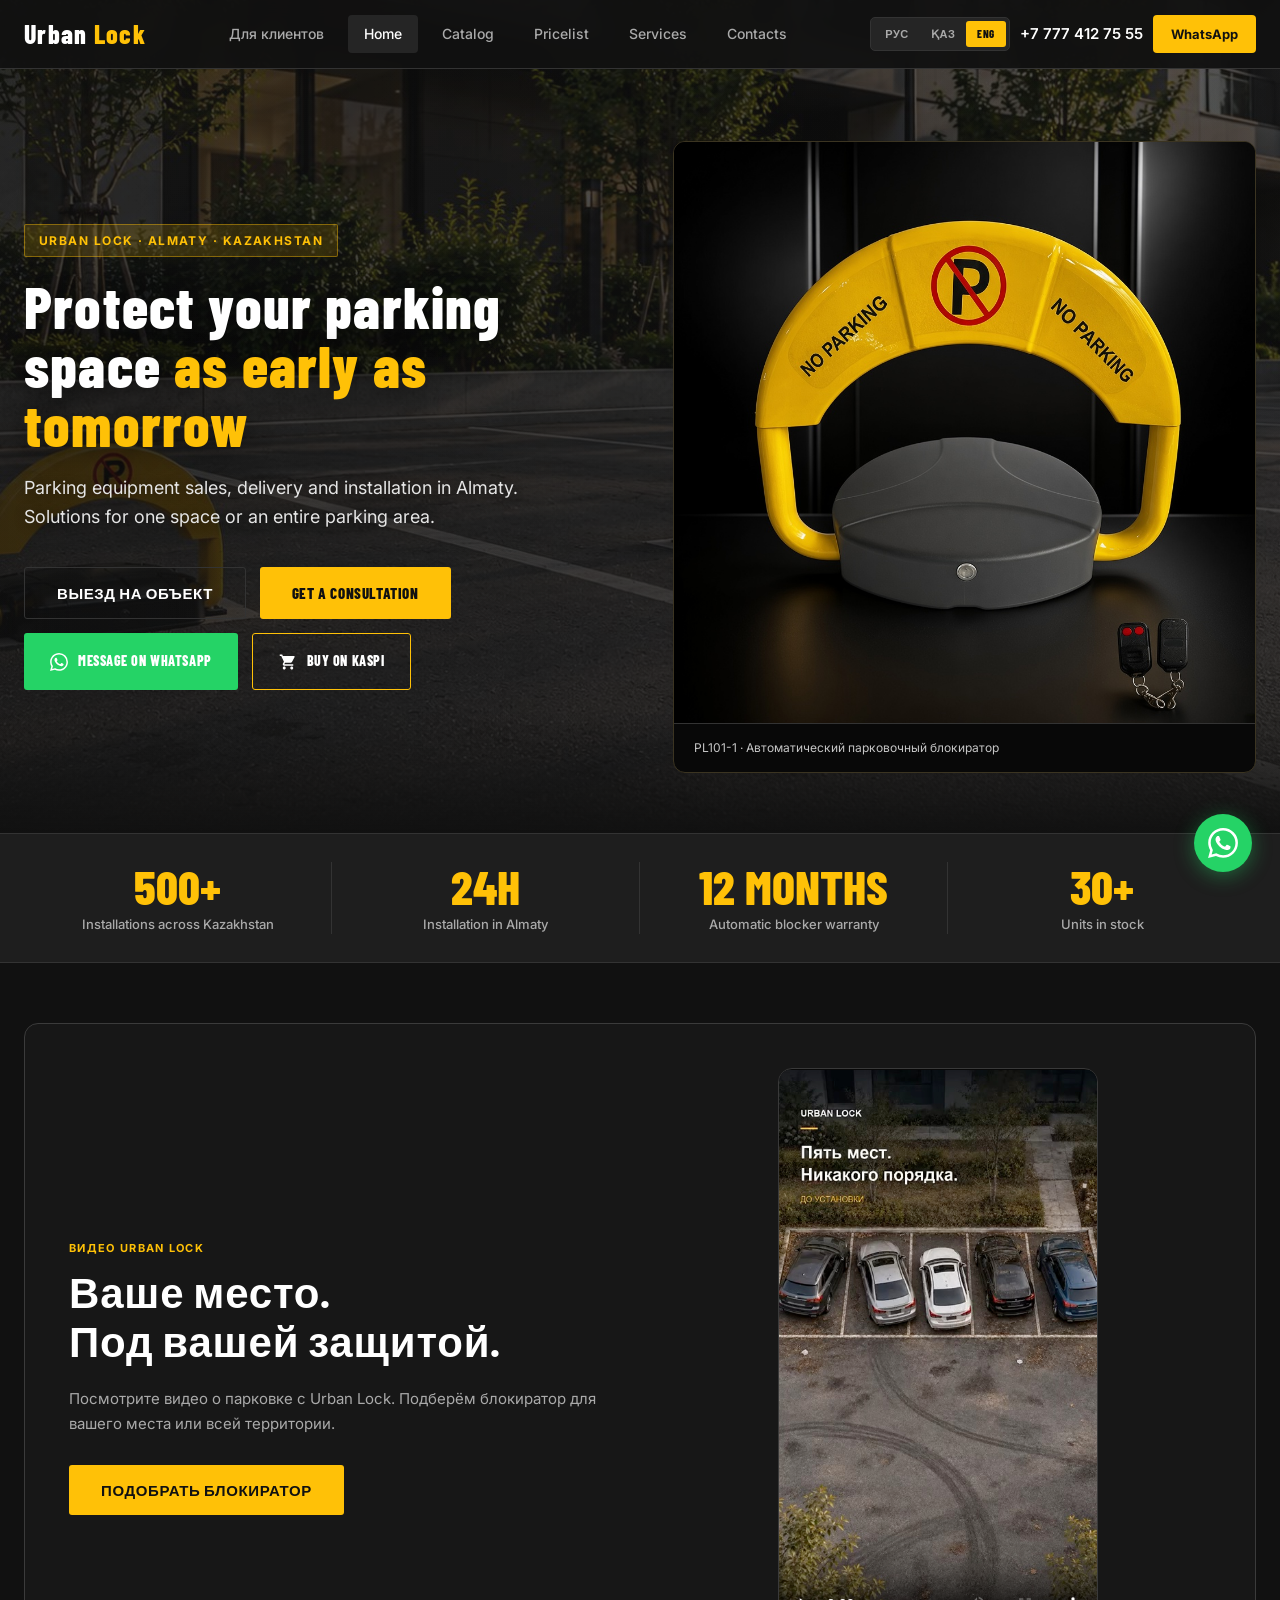
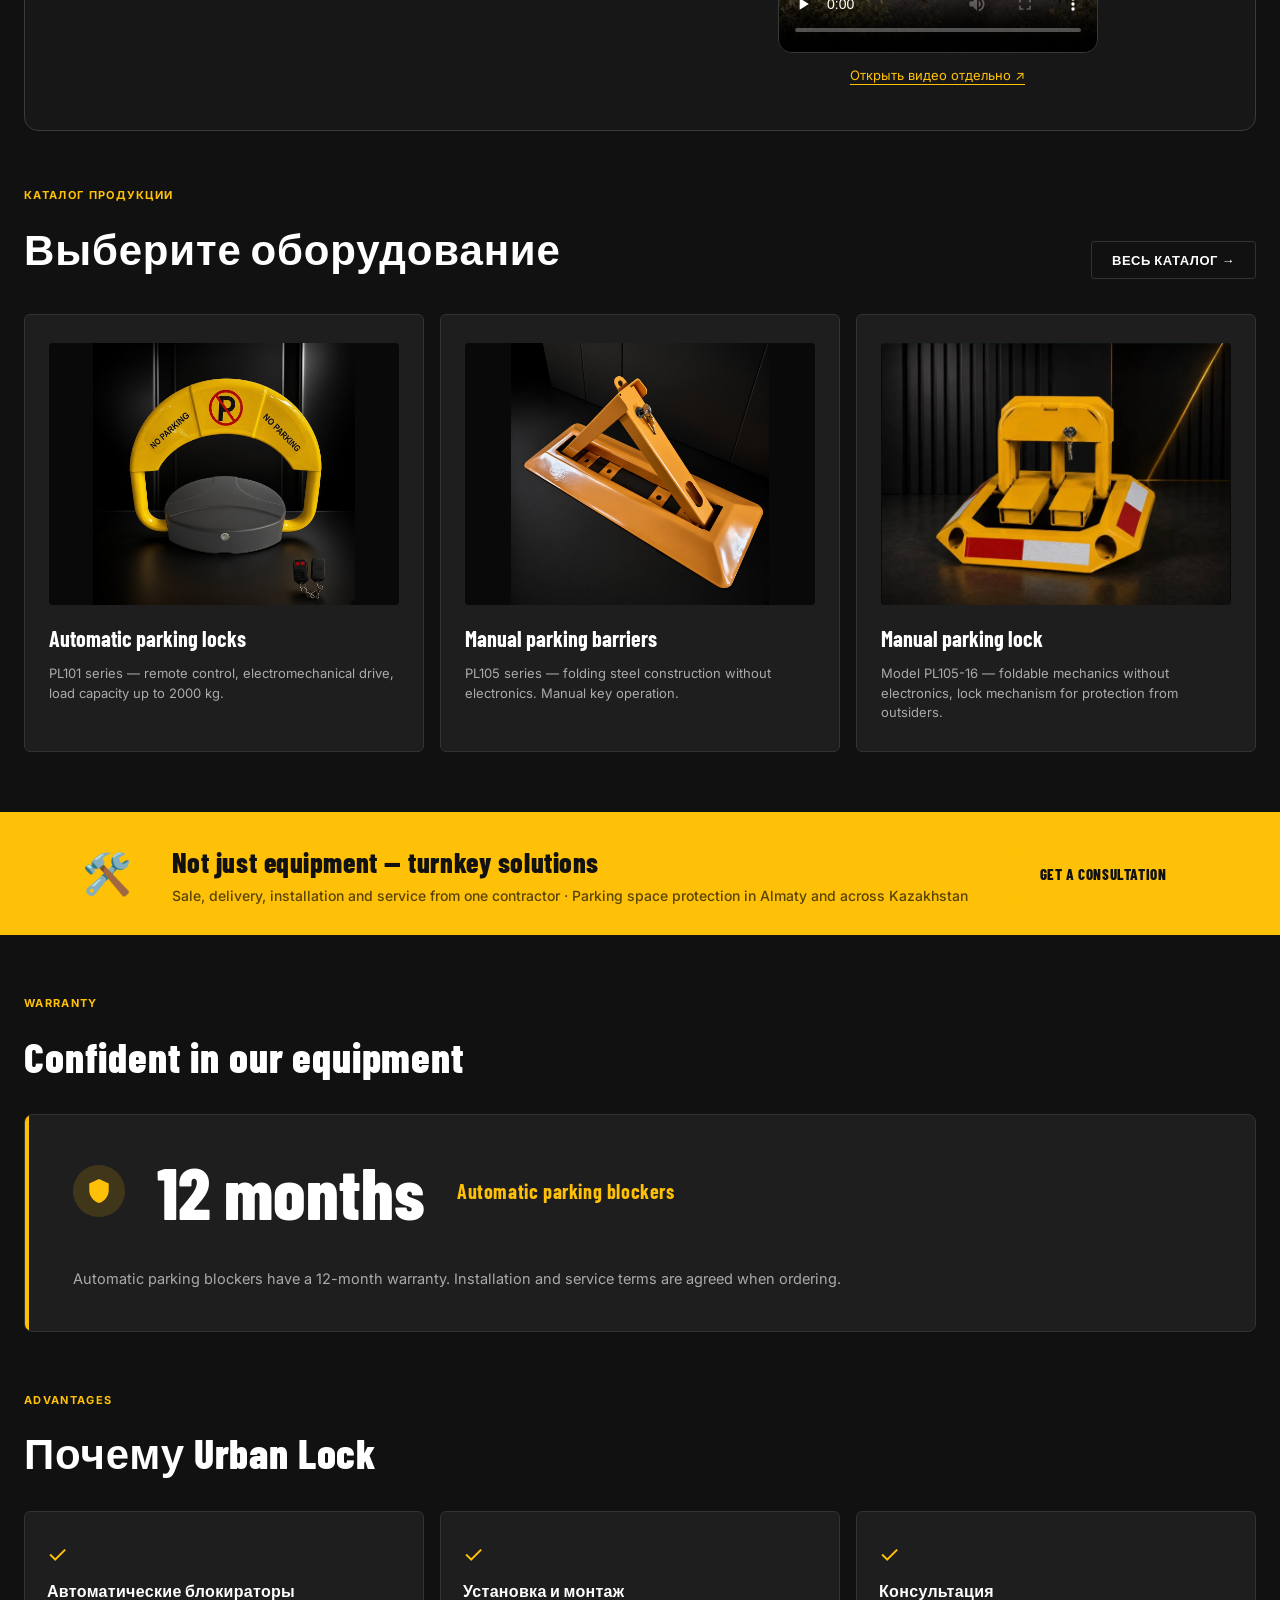
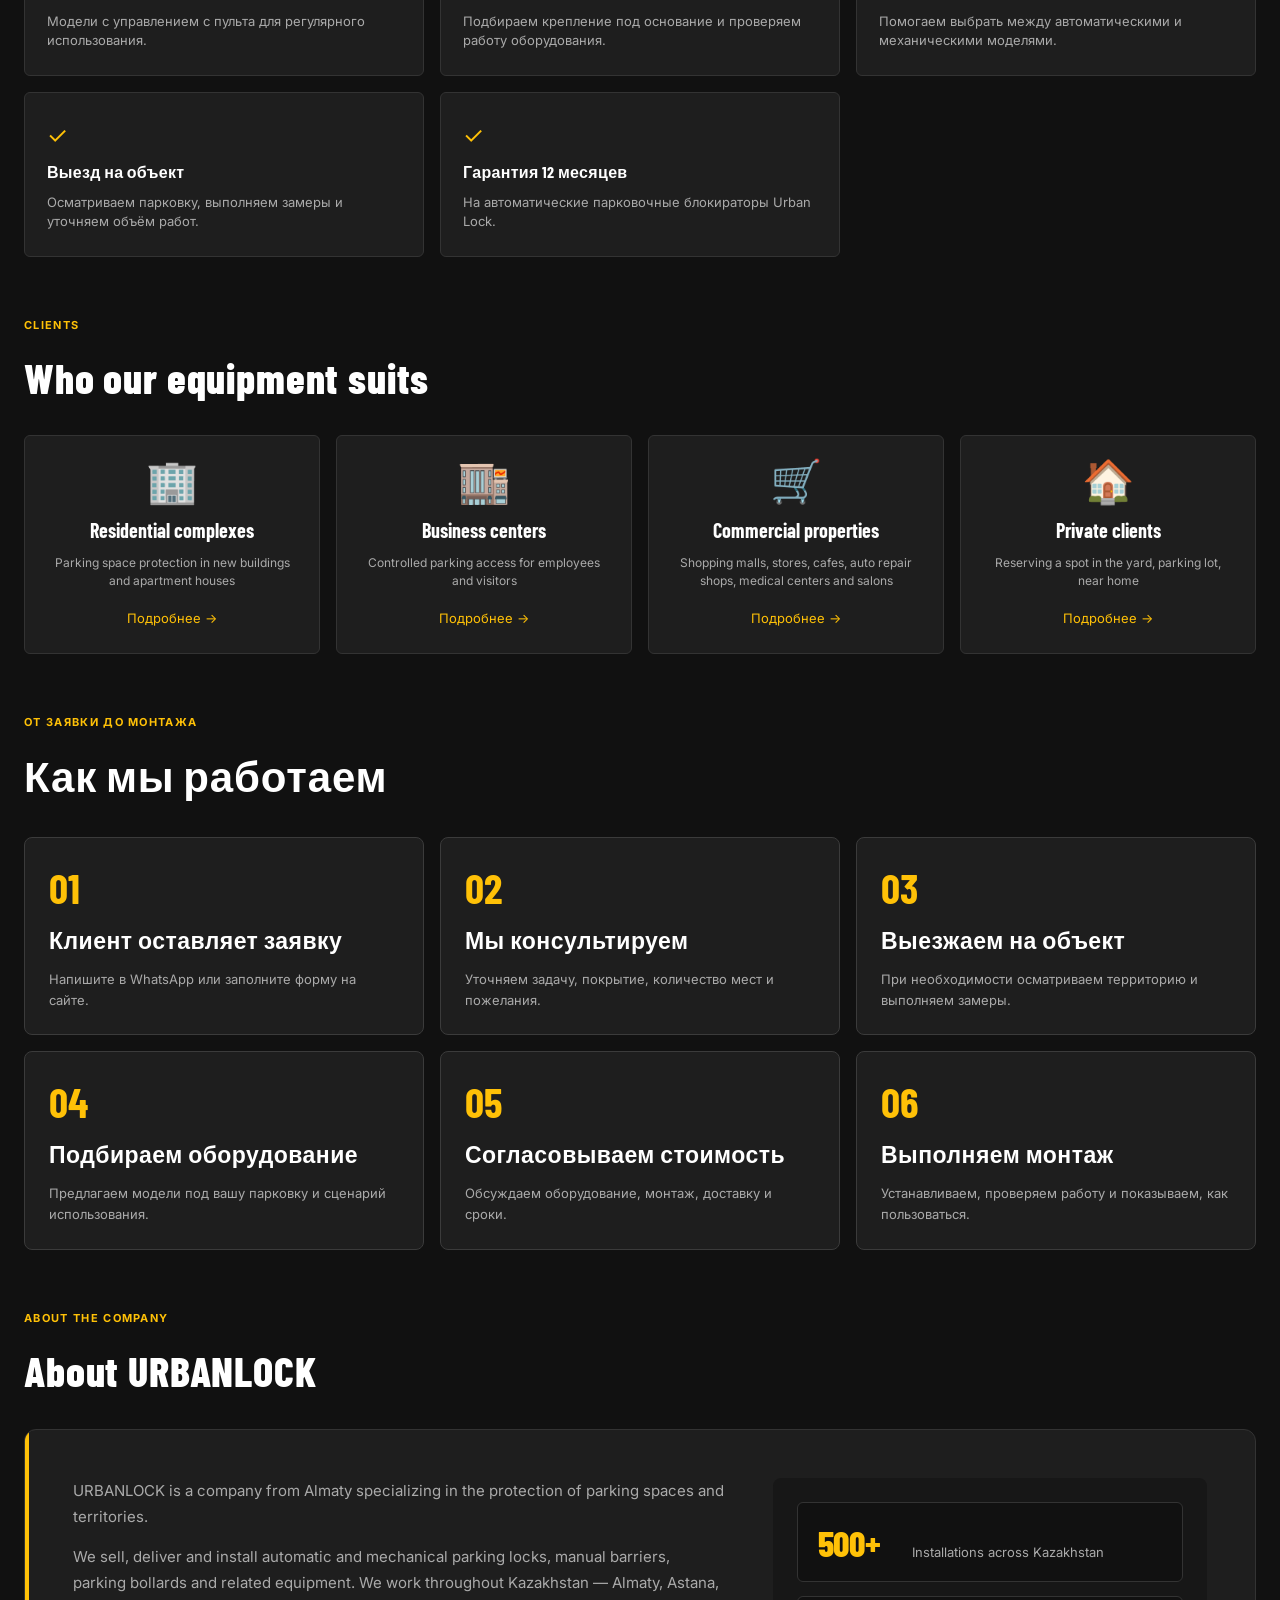
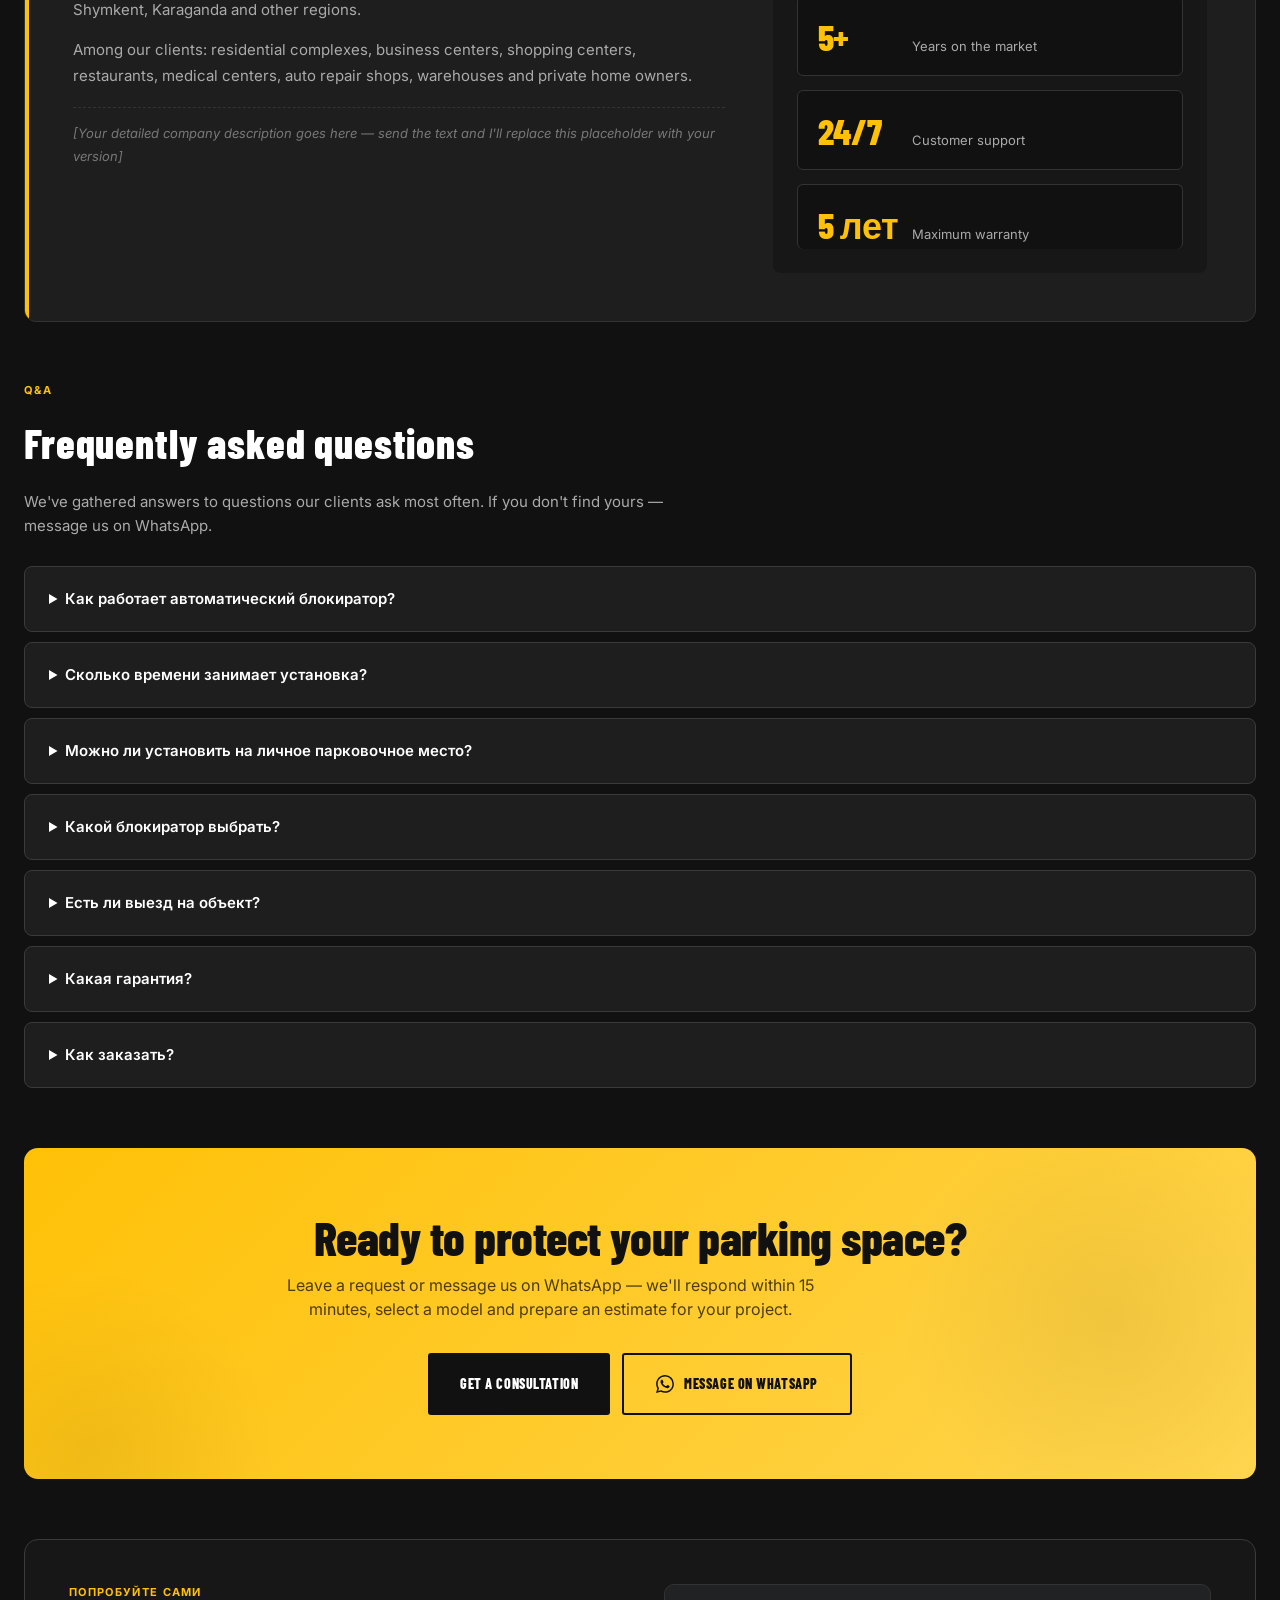
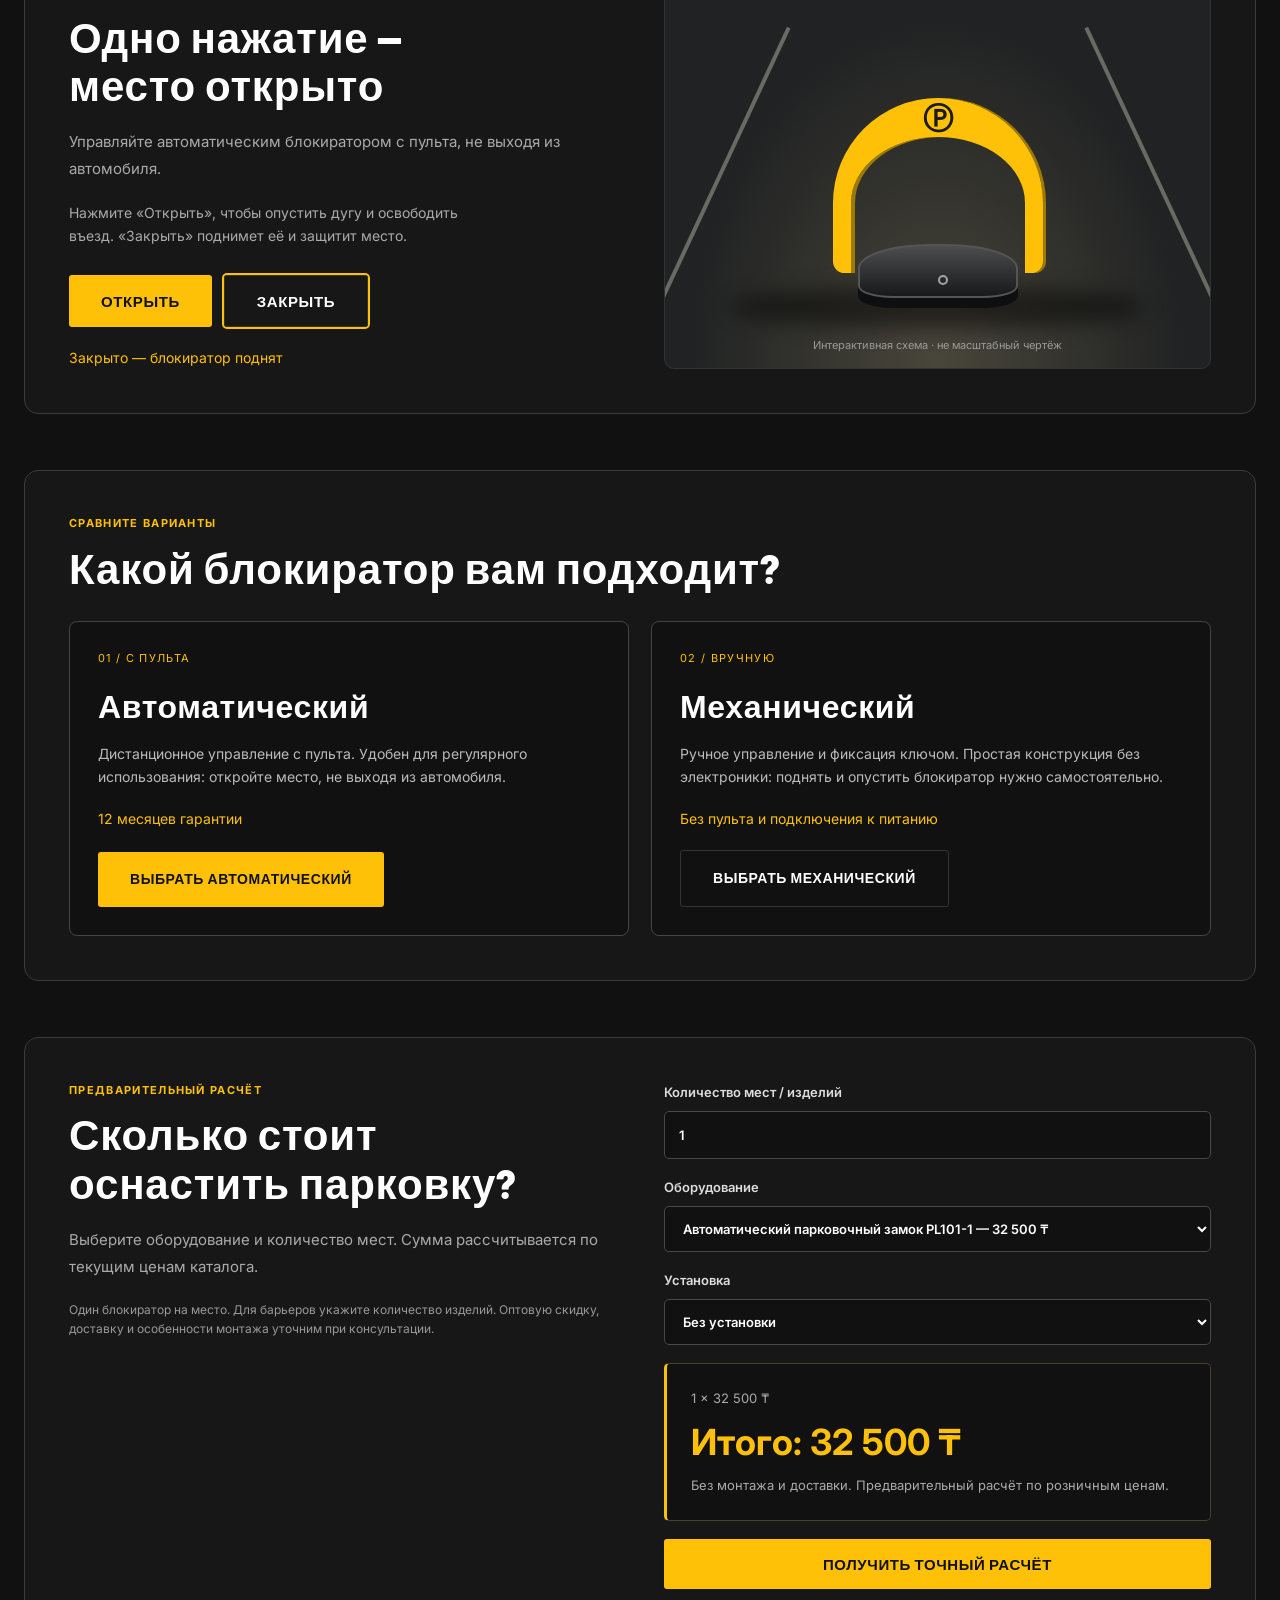
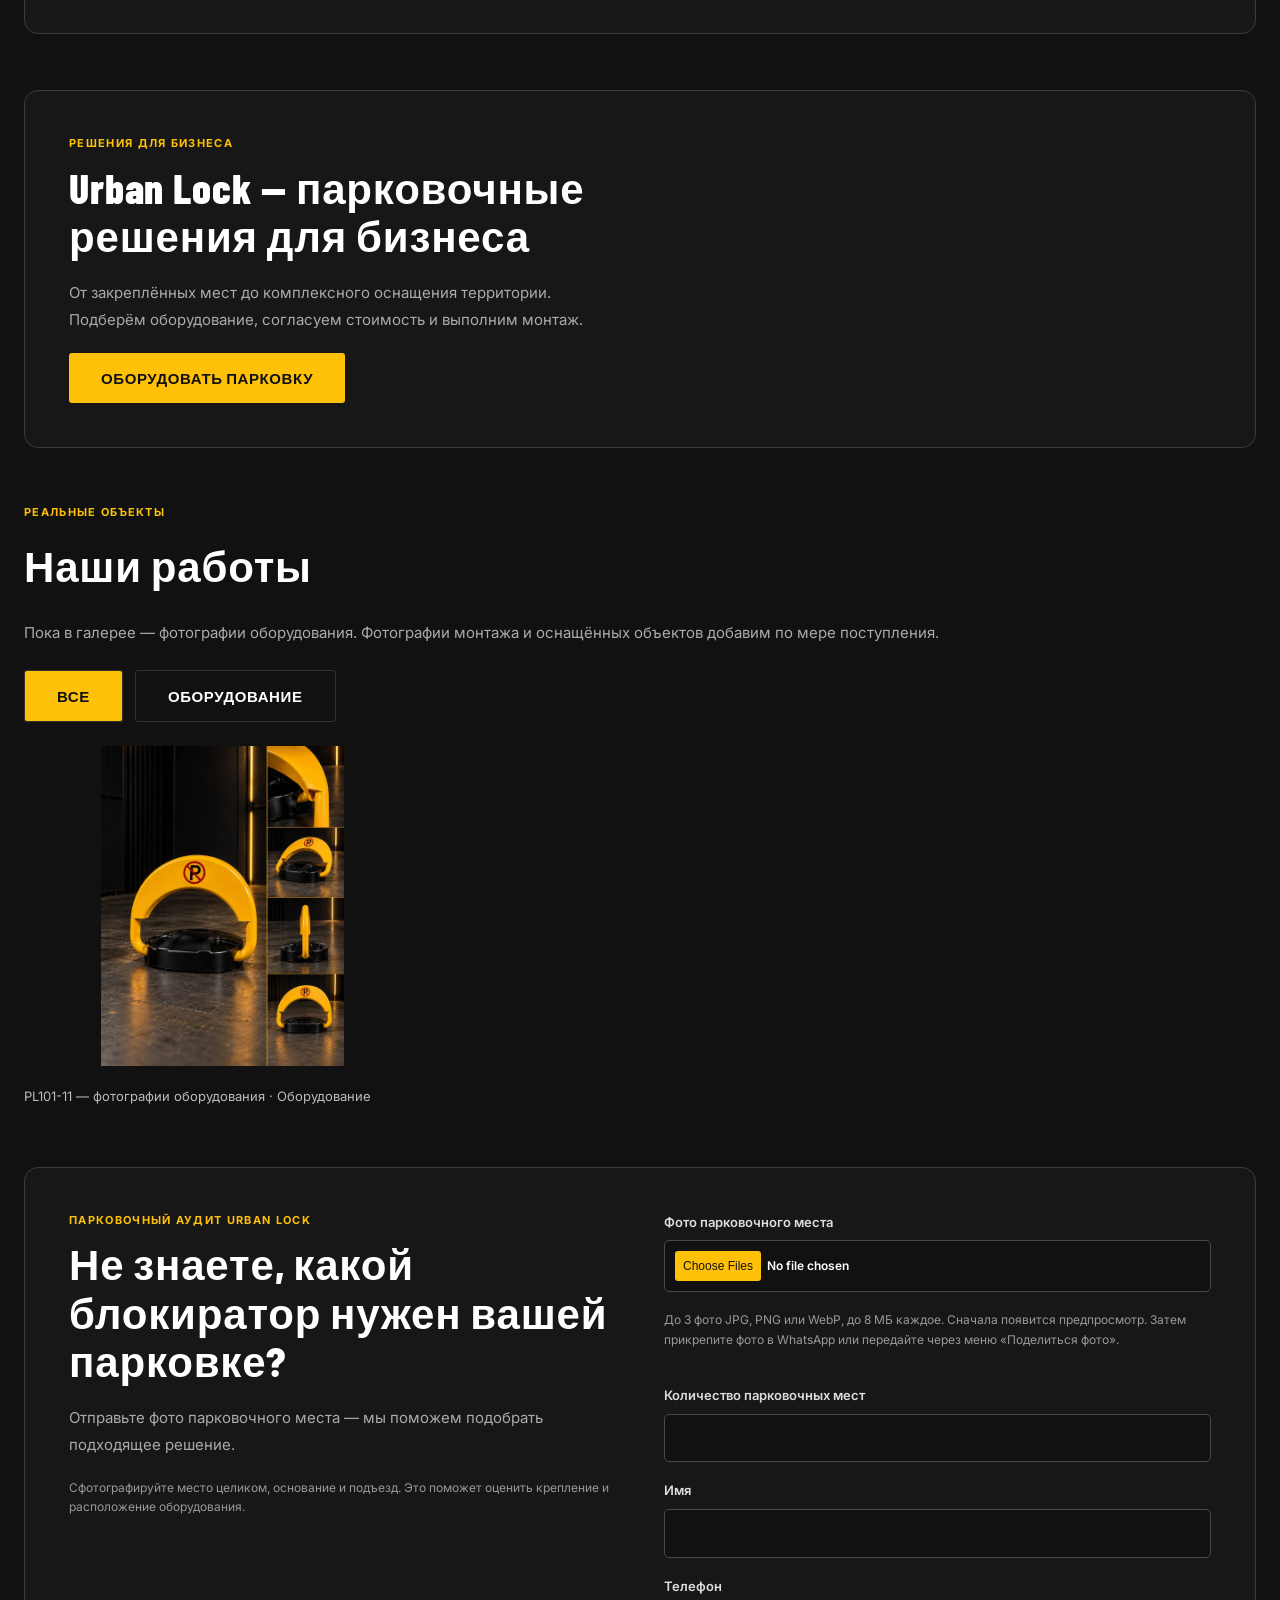
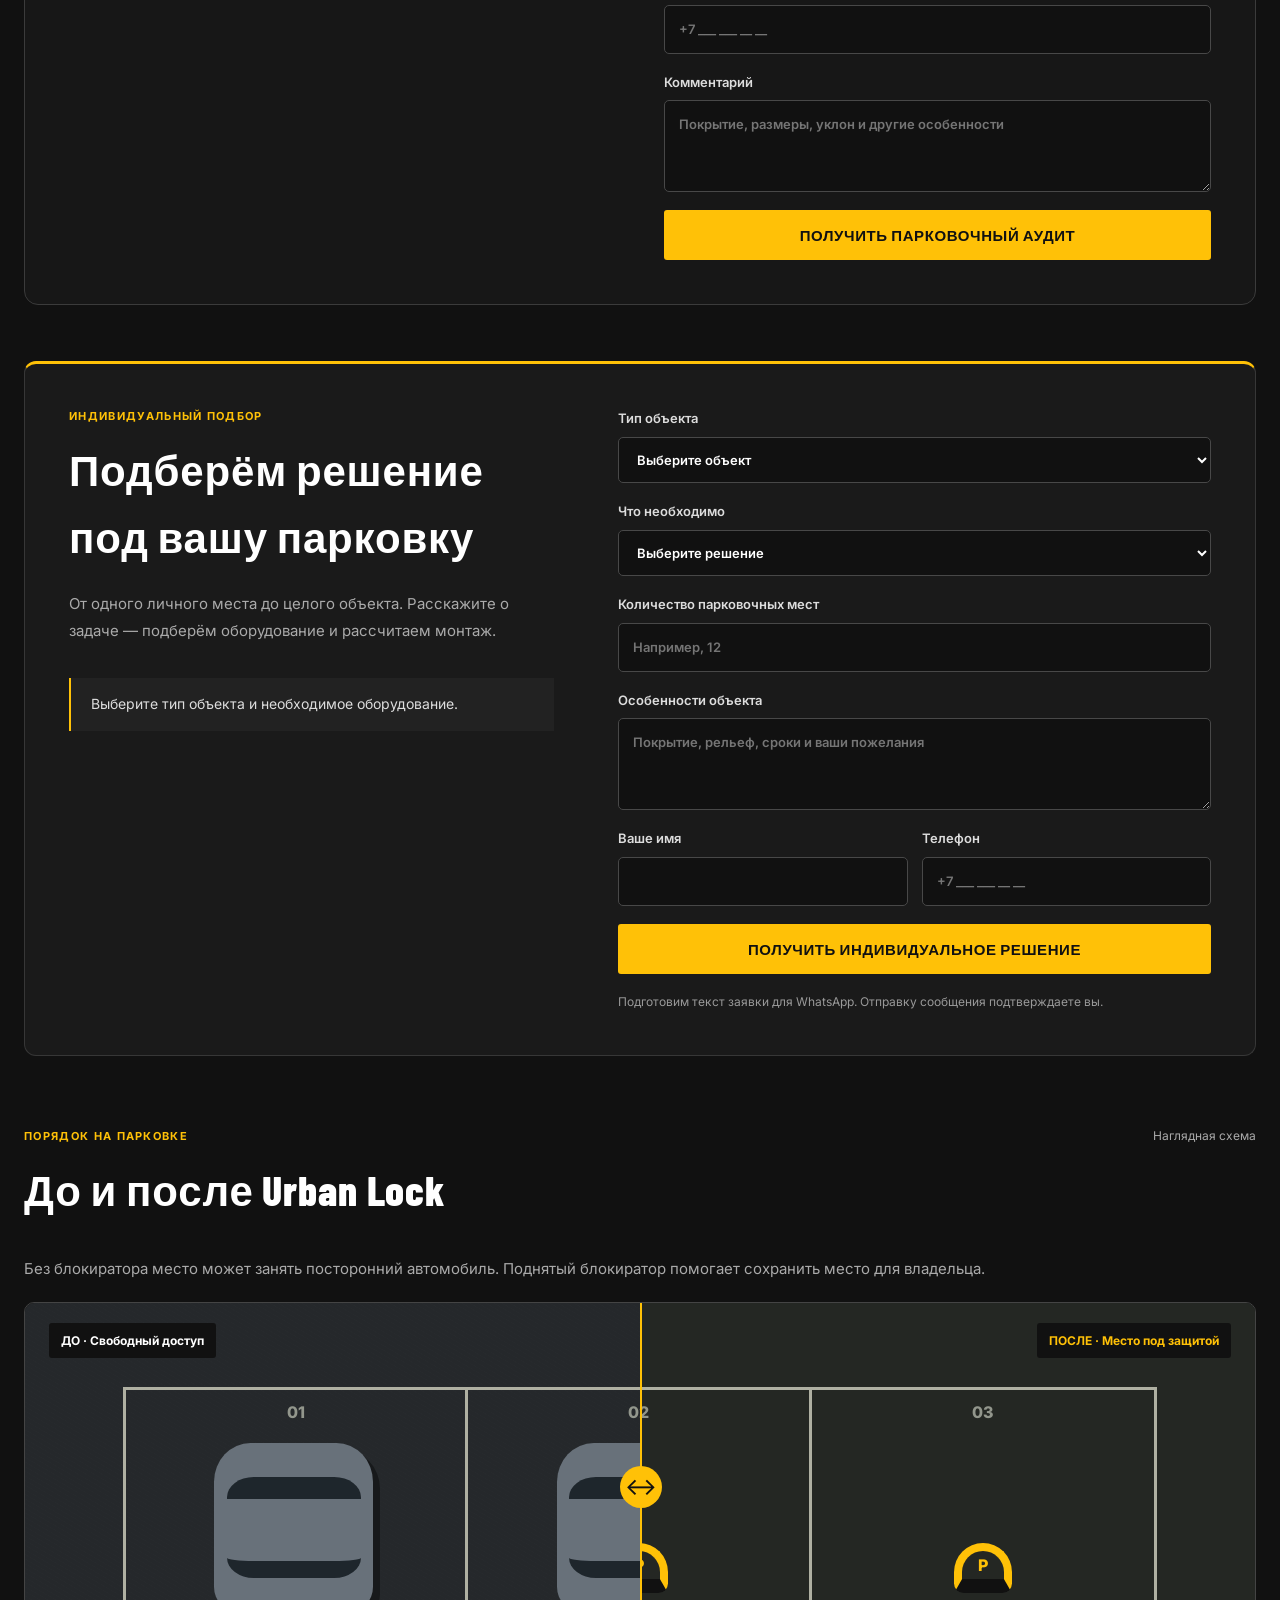
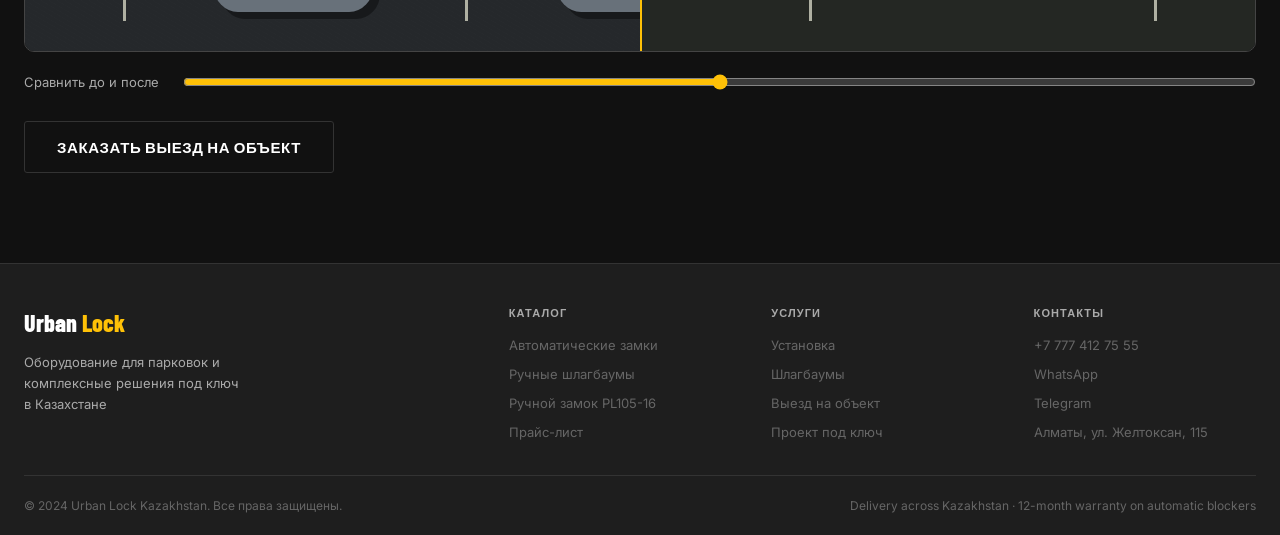
==== commit 428b1fe4: "Add files via upload" ====
--- a/URBANLOCK.html
+++ b/URBANLOCK.html
@@ -3,589 +3,43 @@
 <head>
 <meta charset="UTF-8">
 <meta name="viewport" content="width=device-width, initial-scale=1.0">
-<title>UrbanLock — Оборудование для парковок Казахстана</title>
+<title>Urban Lock — парковочные блокираторы и установка в Алматы</title>
 <link href="https://fonts.googleapis.com/css2?family=Inter:wght@400;500;600;700;800;900&family=Barlow+Condensed:wght@600;700;800&display=swap" rel="stylesheet">
-<style>
-*,*::before,*::after{box-sizing:border-box;margin:0;padding:0}
-:root{
-  --black:#111111;
-  --graphite:#1E1E1E;
-  --graphite2:#252525;
-  --graphite3:#2E2E2E;
-  --yellow:#FFC107;
-  --yellow-dark:#E6AC00;
-  --white:#FFFFFF;
-  --gray1:#F5F5F5;
-  --gray2:#AAAAAA;
-  --gray3:#666666;
-  --border:#333333;
-  --ease:cubic-bezier(0.16,1,0.3,1);
-}
-html{scroll-behavior:smooth}
-body{background-color:var(--black);background-image:url('парковка.jpeg');background-size:cover;background-position:center;background-attachment:fixed;background-repeat:no-repeat;color:var(--white);font-family:'Inter',sans-serif;font-size:16px;line-height:1.6;overflow-x:hidden;position:relative}
-body::before{content:'';position:fixed;inset:0;background:linear-gradient(180deg,rgba(17,17,17,0.72) 0%,rgba(17,17,17,0.68) 100%);z-index:0;pointer-events:none}
-nav,footer,.section,.sticky-wa{position:relative;z-index:1}
-h1,h2,h3,h4{font-family:'Barlow Condensed',sans-serif;letter-spacing:0.02em}
-
-/* NAV */
-nav{position:fixed;top:0;left:0;right:0;z-index:1000;background:rgba(17,17,17,0.95);backdrop-filter:blur(10px);border-bottom:1px solid var(--border)}
-.nav-inner{max-width:1280px;margin:0 auto;padding:0 24px;display:flex;align-items:center;justify-content:space-between;height:68px}
-.logo{font-family:'Barlow Condensed',sans-serif;font-size:26px;font-weight:800;color:var(--white);letter-spacing:0.05em;cursor:pointer;user-select:none;transition:opacity 0.25s var(--ease),transform 0.25s var(--ease)}
-.logo:hover{opacity:0.85;transform:scale(1.03)}
-.logo:active{transform:scale(0.97);transition-duration:0.1s}
-.logo span{color:var(--yellow)}
-.nav-links{display:flex;gap:8px;align-items:center}
-.nav-link{padding:8px 16px;font-size:14px;font-weight:500;color:var(--gray2);text-decoration:none;border-radius:4px;transition:color 0.25s var(--ease),background 0.25s var(--ease);cursor:pointer}
-.nav-link:hover,.nav-link.active{color:var(--white);background:var(--graphite2)}
-.nav-cta{display:flex;align-items:center;gap:10px}
-.phone-link{color:var(--white);text-decoration:none;font-weight:600;font-size:15px;transition:color 0.25s var(--ease)}
-.phone-link:hover{color:var(--yellow)}
-.btn-wa-nav{background:var(--yellow);color:var(--black);padding:9px 18px;border-radius:4px;font-size:13px;font-weight:700;text-decoration:none;white-space:nowrap;transition:background 0.25s var(--ease),transform 0.25s var(--ease),box-shadow 0.25s var(--ease)}
-.btn-wa-nav:hover{background:var(--yellow-dark);transform:translateY(-1px);box-shadow:0 6px 14px -4px rgba(255,193,7,0.4)}
-.btn-wa-nav:active{transform:translateY(0) scale(0.96);transition-duration:0.1s}
-
-/* LANGUAGE SWITCHER */
-.lang-switcher{display:inline-flex;gap:0;background:var(--graphite2);border:1px solid var(--border);border-radius:5px;padding:3px}
-.lang-btn{background:transparent;border:none;color:var(--gray2);padding:6px 11px;font-size:11px;font-weight:800;letter-spacing:0.05em;cursor:pointer;border-radius:3px;transition:background 0.25s var(--ease),color 0.25s var(--ease);font-family:'Barlow Condensed',sans-serif}
-.lang-btn:hover{color:var(--white)}
-.lang-btn.active{background:var(--yellow);color:var(--black)}
-.lang-btn:active{transform:scale(0.96);transition-duration:0.1s}
-
-/* SECTIONS */
-.section{display:none;min-height:calc(100vh - 68px);padding-top:68px}
-.section.active{display:block;animation:sectionEnter 0.5s var(--ease) both}
-@keyframes sectionEnter{
-  from{opacity:0;transform:translateY(18px)}
-  to{opacity:1;transform:translateY(0)}
-}
-@media (prefers-reduced-motion: reduce){
-  .section.active{animation:none}
-}
-.container{max-width:1280px;margin:0 auto;padding:0 24px}
-
-/* ===== HOME ===== */
-#home{position:relative}
-.hero{padding:100px 0 80px;position:relative;overflow:hidden;min-height:620px;display:flex;align-items:center;background:linear-gradient(90deg,rgba(17,17,17,0.65) 0%,rgba(17,17,17,0.35) 45%,rgba(17,17,17,0.1) 85%,rgba(17,17,17,0) 100%)}
-.hero::after{content:'';position:absolute;left:0;right:0;bottom:0;height:120px;background:linear-gradient(180deg,transparent 0%,var(--black) 100%);pointer-events:none;z-index:1}
-.hero-grid{display:grid;grid-template-columns:1fr;gap:60px;align-items:center;position:relative;z-index:2;width:100%}
-.hero-badge{display:inline-block;background:rgba(255,193,7,0.15);border:1px solid rgba(255,193,7,0.4);color:var(--yellow);font-size:12px;font-weight:700;letter-spacing:0.12em;text-transform:uppercase;padding:6px 14px;border-radius:2px;margin-bottom:20px}
-.hero h1{font-size:clamp(42px,5vw,72px);font-weight:800;line-height:1.0;color:var(--white);margin-bottom:8px;text-shadow:0 2px 24px rgba(0,0,0,0.5)}
-.hero h1 em{color:var(--yellow);font-style:normal}
-.hero-sub{font-size:18px;color:#e5e5e5;margin:20px 0 36px;line-height:1.6;max-width:520px;text-shadow:0 1px 12px rgba(0,0,0,0.4)}
-.hero-actions{display:flex;gap:14px;flex-wrap:wrap}
-.btn-wa-hero{background:#25D366;color:#fff;padding:16px 26px;font-size:14px;font-weight:800;letter-spacing:0.04em;text-decoration:none;border-radius:3px;border:none;cursor:pointer;transition:background 0.25s var(--ease),transform 0.25s var(--ease),box-shadow 0.25s var(--ease);text-transform:uppercase;font-family:'Barlow Condensed',sans-serif;display:inline-flex;align-items:center;gap:10px}
-.btn-wa-hero:hover{background:#1FB955;transform:translateY(-2px);box-shadow:0 10px 22px -6px rgba(37,211,102,0.4)}
-.btn-wa-hero:active{transform:translateY(0) scale(0.97);transition-duration:0.1s}
-.btn-wa-hero svg{width:18px;height:18px;fill:currentColor;flex-shrink:0}
-.btn-kaspi-hero{background:transparent;color:#fff;padding:16px 26px;font-size:14px;font-weight:800;letter-spacing:0.04em;text-decoration:none;border-radius:3px;border:1.5px solid var(--yellow);cursor:pointer;transition:background 0.25s var(--ease),color 0.25s var(--ease),transform 0.25s var(--ease),box-shadow 0.25s var(--ease);text-transform:uppercase;font-family:'Barlow Condensed',sans-serif;display:inline-flex;align-items:center;gap:10px}
-.btn-kaspi-hero:hover{background:var(--yellow);color:var(--black);transform:translateY(-2px);box-shadow:0 10px 22px -6px rgba(255,193,7,0.35)}
-.btn-kaspi-hero:active{transform:translateY(0) scale(0.97);transition-duration:0.1s}
-.btn-kaspi-hero svg{width:18px;height:18px;fill:currentColor;flex-shrink:0}
-.btn-primary{background:var(--yellow);color:var(--black);padding:16px 32px;font-size:15px;font-weight:800;letter-spacing:0.04em;text-decoration:none;border-radius:3px;border:none;cursor:pointer;transition:background 0.25s var(--ease),transform 0.25s var(--ease),box-shadow 0.25s var(--ease);text-transform:uppercase;font-family:'Barlow Condensed',sans-serif}
-.btn-primary:hover{background:var(--yellow-dark);transform:translateY(-2px);box-shadow:0 10px 22px -6px rgba(255,193,7,0.35)}
-.btn-primary:active{transform:translateY(0) scale(0.97);transition-duration:0.1s}
-.btn-secondary{background:transparent;color:var(--white);padding:16px 32px;font-size:15px;font-weight:700;text-decoration:none;border-radius:3px;border:1.5px solid var(--border);cursor:pointer;transition:border-color 0.25s var(--ease),color 0.25s var(--ease),transform 0.25s var(--ease),background 0.25s var(--ease);font-family:'Barlow Condensed',sans-serif;letter-spacing:0.04em;text-transform:uppercase}
-.btn-secondary:hover{border-color:var(--yellow);color:var(--yellow);transform:translateY(-2px);background:rgba(255,193,7,0.05)}
-.btn-secondary:active{transform:translateY(0) scale(0.97);transition-duration:0.1s}
-.hero-visual{position:relative}
-.hero-img-container{background:var(--graphite);border-radius:8px;aspect-ratio:4/3;display:flex;align-items:center;justify-content:center;position:relative;overflow:hidden;border:1px solid var(--border)}
-.hero-img-bg{width:100%;height:100%;display:flex;align-items:center;justify-content:center;flex-direction:column;gap:16px}
-.hero-product-icon{width:160px;height:80px;background:var(--yellow);border-radius:4px;position:relative}
-.hero-product-icon::before{content:'';position:absolute;bottom:-40px;left:50%;transform:translateX(-50%);width:6px;height:40px;background:var(--gray3)}
-.hero-product-icon::after{content:'';position:absolute;bottom:-52px;left:50%;transform:translateX(-50%);width:180px;height:12px;background:var(--graphite3);border-radius:2px}
-.hero-badges-floating{position:absolute;bottom:20px;left:20px;right:20px;display:grid;grid-template-columns:1fr 1fr;gap:8px}
-.hero-badge-pill{background:rgba(17,17,17,0.9);border:1px solid var(--border);padding:8px 12px;border-radius:4px;font-size:11px;font-weight:600;display:flex;align-items:center;gap:6px}
-.hero-badge-pill svg{width:14px;height:14px;flex-shrink:0;fill:var(--yellow)}
-.hero-badge-pill span{color:var(--gray2)}
-.stats-bar{background:var(--graphite);border-top:1px solid var(--border);border-bottom:1px solid var(--border);padding:28px 0;margin-bottom:60px}
-.stats-inner{display:grid;grid-template-columns:repeat(4,1fr);gap:0}
-.stat-item{text-align:center;padding:0 24px;border-right:1px solid var(--border)}
-.stat-item:last-child{border-right:none}
-.stat-num{font-family:'Barlow Condensed',sans-serif;font-size:48px;font-weight:800;color:var(--yellow);line-height:1}
-.stat-label{font-size:13px;color:var(--gray2);margin-top:4px;font-weight:500}
-
-/* Categories quick pick */
-.section-title-row{display:flex;align-items:baseline;justify-content:space-between;margin-bottom:32px}
-.section-label{font-size:11px;font-weight:700;letter-spacing:0.12em;text-transform:uppercase;color:var(--yellow);margin-bottom:10px}
-.section-title{font-size:clamp(28px,3.5vw,42px);font-weight:800;color:var(--white)}
-.cat-grid{display:grid;grid-template-columns:repeat(3,1fr);gap:16px;margin-bottom:60px}
-.cat-card{background:var(--graphite);border:1px solid var(--border);border-radius:6px;padding:28px 24px;cursor:pointer;transition:border-color 0.2s,background 0.2s;position:relative;overflow:hidden}
-.cat-card::before{content:'';position:absolute;top:0;left:0;right:0;height:3px;background:var(--yellow);transform:scaleX(0);transform-origin:left;transition:transform 0.25s}
-.cat-card:hover{border-color:var(--yellow);background:var(--graphite2)}
-.cat-card:hover::before{transform:scaleX(1)}
-.cat-icon{font-size:36px;margin-bottom:16px}
-.cat-name{font-family:'Barlow Condensed',sans-serif;font-size:22px;font-weight:700;margin-bottom:8px}
-.cat-desc{font-size:13px;color:var(--gray2);line-height:1.5}
-.cat-arrow{position:absolute;bottom:20px;right:20px;width:28px;height:28px;background:var(--yellow);border-radius:50%;display:flex;align-items:center;justify-content:center;opacity:0;transition:opacity 0.2s}
-.cat-card:hover .cat-arrow{opacity:1}
-.cat-arrow svg{width:12px;height:12px;fill:var(--black)}
-
-/* Guarantee */
-.guarantee-strip{background:var(--yellow);padding:28px 0;margin-bottom:60px}
-.warranty-grid{display:grid;grid-template-columns:1fr 1fr;gap:16px}
-.warranty-grid.single .warranty-card{display:grid;grid-template-columns:auto auto 1fr;gap:32px;align-items:center;padding:40px 48px}
-.warranty-grid.single .warranty-icon{margin-bottom:0}
-.warranty-grid.single .warranty-period{font-size:72px;margin-bottom:0;white-space:nowrap}
-.warranty-grid.single .warranty-type{margin-bottom:0;font-size:20px}
-.warranty-grid.single .warranty-desc{grid-column:1/-1;margin-top:8px;font-size:14.5px;line-height:1.65}
-@media (max-width:768px){
-  .warranty-grid.single .warranty-card{grid-template-columns:auto 1fr;padding:28px 24px;gap:20px}
-  .warranty-grid.single .warranty-period{font-size:52px}
-  .warranty-grid.single .warranty-type{font-size:17px}
-}
-.warranty-card{background:var(--graphite);border:1px solid var(--border);border-radius:8px;padding:32px;position:relative;overflow:hidden;transition:border-color 0.2s,transform 0.15s}
-.warranty-card::before{content:'';position:absolute;top:0;left:0;width:4px;height:100%;background:var(--yellow)}
-.warranty-card:hover{border-color:var(--yellow);transform:translateY(-2px)}
-.warranty-icon{width:52px;height:52px;background:rgba(255,193,7,0.15);border-radius:50%;display:flex;align-items:center;justify-content:center;margin-bottom:20px}
-.warranty-icon svg{width:26px;height:26px;fill:var(--yellow)}
-.warranty-period{font-family:'Barlow Condensed',sans-serif;font-size:56px;font-weight:800;color:var(--white);line-height:1;margin-bottom:6px}
-.warranty-type{font-family:'Barlow Condensed',sans-serif;font-size:22px;font-weight:700;color:var(--yellow);margin-bottom:12px;letter-spacing:0.03em}
-.warranty-desc{font-size:14px;color:var(--gray2);line-height:1.6}
-.guarantee-inner{display:flex;align-items:center;justify-content:center;gap:40px}
-.guarantee-icon{font-size:40px}
-.guarantee-text h3{font-family:'Barlow Condensed',sans-serif;font-size:28px;font-weight:800;color:var(--black)}
-.guarantee-text p{font-size:14px;color:rgba(0,0,0,0.65);font-weight:500}
-
-/* Why Us */
-.why-grid{display:grid;grid-template-columns:repeat(3,1fr);gap:16px;margin-bottom:60px}
-.why-card{background:var(--graphite);border:1px solid var(--border);border-radius:6px;padding:24px 22px;transition:border-color 0.2s,transform 0.15s}
-.why-card:hover{border-color:rgba(255,193,7,0.4);transform:translateY(-2px)}
-.why-check{width:34px;height:34px;background:rgba(34,197,94,0.15);border:1px solid rgba(34,197,94,0.4);border-radius:50%;display:flex;align-items:center;justify-content:center;margin-bottom:14px}
-.why-check svg{width:18px;height:18px;fill:#4ade80}
-.why-num{font-family:'Barlow Condensed',sans-serif;font-size:52px;font-weight:800;color:rgba(255,193,7,0.15);line-height:1}
-.why-title{font-size:16px;font-weight:700;margin:4px 0 8px}
-.why-desc{font-size:13px;color:var(--gray2);line-height:1.5}
-
-/* Clients */
-.clients-grid{display:grid;grid-template-columns:repeat(4,1fr);gap:16px}
-.client-card{background:var(--graphite);border:1px solid var(--border);border-radius:6px;padding:24px 20px;text-align:center;transition:border-color 0.25s var(--ease),transform 0.25s var(--ease)}
-.client-card:hover{border-color:var(--yellow);transform:translateY(-2px)}
-.client-icon{font-size:42px;margin-bottom:12px;line-height:1}
-.client-title{font-family:'Barlow Condensed',sans-serif;font-size:20px;font-weight:700;margin-bottom:8px}
-.client-desc{font-size:12px;color:var(--gray2);line-height:1.5}
-
-/* PROCESS FLOW */
-.process-grid{display:grid;grid-template-columns:repeat(4,1fr);gap:16px;margin-bottom:60px}
-.process-step{background:var(--graphite);border:1px solid var(--border);border-radius:8px;padding:28px 24px;position:relative;overflow:hidden;transition:border-color 0.25s var(--ease),transform 0.25s var(--ease)}
-.process-step:hover{border-color:var(--yellow);transform:translateY(-3px)}
-.process-step-num{font-family:'Barlow Condensed',sans-serif;font-size:60px;font-weight:800;color:rgba(255,193,7,0.15);line-height:1;letter-spacing:-0.02em}
-.process-step-icon{position:absolute;top:24px;right:24px;width:44px;height:44px;background:rgba(255,193,7,0.1);border:1px solid rgba(255,193,7,0.25);border-radius:50%;display:flex;align-items:center;justify-content:center}
-.process-step-icon svg{width:22px;height:22px;fill:var(--yellow)}
-.process-step-title{font-family:'Barlow Condensed',sans-serif;font-size:22px;font-weight:700;margin:8px 0 10px;color:var(--white);letter-spacing:0.02em}
-.process-step-desc{font-size:13px;color:var(--gray2);line-height:1.6}
-
-/* ABOUT COMPANY */
-.about-block{background:var(--graphite);border:1px solid var(--border);border-radius:10px;padding:48px;margin-bottom:60px;position:relative;overflow:hidden}
-.about-block::before{content:'';position:absolute;top:0;left:0;width:4px;height:100%;background:var(--yellow)}
-.about-grid{display:grid;grid-template-columns:1.5fr 1fr;gap:60px;align-items:center}
-.about-text-block p{font-size:15px;color:var(--gray2);line-height:1.75;margin-bottom:14px}
-.about-text-block p:last-child{margin-bottom:0}
-.about-text-block .about-placeholder{color:rgba(255,255,255,0.4);font-size:13px;font-style:italic;margin-top:18px;border-top:1px dashed var(--border);padding-top:14px}
-.about-stats{display:grid;grid-template-columns:1fr 1fr;gap:16px}
-.about-stat{background:var(--black);border:1px solid var(--border);border-radius:6px;padding:22px 20px;transition:border-color 0.25s var(--ease)}
-.about-stat:hover{border-color:var(--yellow)}
-.about-stat-num{font-family:'Barlow Condensed',sans-serif;font-size:38px;font-weight:800;color:var(--yellow);line-height:1;margin-bottom:6px;letter-spacing:-0.01em}
-.about-stat-label{font-size:12px;color:var(--gray2);line-height:1.3}
-
-/* FAQ */
-.faq-list{margin-bottom:60px;display:flex;flex-direction:column;gap:10px}
-.faq-item{background:var(--graphite);border:1px solid var(--border);border-radius:8px;overflow:hidden;transition:border-color 0.25s var(--ease)}
-.faq-item:hover{border-color:rgba(255,193,7,0.35)}
-.faq-item.open{border-color:var(--yellow)}
-.faq-question{width:100%;background:transparent;border:none;color:var(--white);padding:22px 26px;text-align:left;display:flex;align-items:center;justify-content:space-between;gap:16px;cursor:pointer;font-family:inherit;font-size:15px;font-weight:600;transition:color 0.25s var(--ease)}
-.faq-question:hover{color:var(--yellow)}
-.faq-toggle{flex-shrink:0;width:30px;height:30px;background:rgba(255,193,7,0.1);border:1px solid rgba(255,193,7,0.3);border-radius:50%;display:flex;align-items:center;justify-content:center;transition:transform 0.35s var(--ease),background 0.25s var(--ease)}
-.faq-toggle svg{width:14px;height:14px;fill:var(--yellow);transition:fill 0.25s var(--ease)}
-.faq-item.open .faq-toggle{transform:rotate(135deg);background:var(--yellow)}
-.faq-item.open .faq-toggle svg{fill:var(--black)}
-.faq-answer{max-height:0;overflow:hidden;transition:max-height 0.4s var(--ease)}
-.faq-item.open .faq-answer{max-height:600px}
-.faq-answer-content{padding:0 26px 24px;font-size:14px;color:var(--gray2);line-height:1.7}
-
-/* BOTTOM CTA */
-.bottom-cta{background:linear-gradient(135deg,#FFC107 0%,#FFB300 100%);border-radius:14px;padding:64px 48px;margin-bottom:60px;text-align:center;position:relative;overflow:hidden}
-.bottom-cta::before{content:'';position:absolute;top:-50%;right:-10%;width:480px;height:480px;background:radial-gradient(circle,rgba(255,255,255,0.15) 0%,transparent 70%);pointer-events:none}
-.bottom-cta::after{content:'';position:absolute;bottom:-50%;left:-10%;width:380px;height:380px;background:radial-gradient(circle,rgba(0,0,0,0.06) 0%,transparent 70%);pointer-events:none}
-.bottom-cta-content{position:relative;z-index:1;max-width:720px;margin:0 auto}
-.bottom-cta h2{font-family:'Barlow Condensed',sans-serif;font-size:46px;font-weight:800;color:var(--black);margin-bottom:14px;line-height:1.05;letter-spacing:-0.01em}
-.bottom-cta p{font-size:16px;color:rgba(0,0,0,0.78);margin-bottom:32px;line-height:1.55}
-.bottom-cta-actions{display:flex;gap:14px;justify-content:center;flex-wrap:wrap}
-.btn-cta-dark{background:var(--black);color:var(--white);padding:17px 32px;font-size:14px;font-weight:800;letter-spacing:0.04em;text-decoration:none;border-radius:3px;border:none;cursor:pointer;text-transform:uppercase;font-family:'Barlow Condensed',sans-serif;transition:transform 0.25s var(--ease),box-shadow 0.25s var(--ease),background 0.25s var(--ease);display:inline-flex;align-items:center;gap:10px}
-.btn-cta-dark:hover{transform:translateY(-2px);box-shadow:0 12px 28px rgba(0,0,0,0.35)}
-.btn-cta-dark:active{transform:translateY(0) scale(0.97);transition-duration:0.1s}
-.btn-cta-outline{background:transparent;color:var(--black);padding:17px 32px;font-size:14px;font-weight:800;letter-spacing:0.04em;text-decoration:none;border-radius:3px;border:2px solid var(--black);cursor:pointer;text-transform:uppercase;font-family:'Barlow Condensed',sans-serif;transition:transform 0.25s var(--ease),background 0.25s var(--ease),color 0.25s var(--ease);display:inline-flex;align-items:center;gap:10px}
-.btn-cta-outline:hover{transform:translateY(-2px);background:var(--black);color:var(--white)}
-.btn-cta-outline:active{transform:translateY(0) scale(0.97);transition-duration:0.1s}
-.btn-cta-dark svg,.btn-cta-outline svg{width:18px;height:18px;fill:currentColor;flex-shrink:0}
-
-/* Process steps */
-.process-grid{display:grid;grid-template-columns:repeat(4,1fr);gap:20px;position:relative;margin-bottom:60px}
-.process-grid::before{content:'';position:absolute;top:36px;left:8%;right:8%;height:2px;background:repeating-linear-gradient(to right,var(--border) 0,var(--border) 6px,transparent 6px,transparent 12px);z-index:0;display:none}
-@media(min-width:901px){.process-grid::before{display:block}}
-.process-step{background:var(--graphite);border:1px solid var(--border);border-radius:8px;padding:28px 22px;text-align:left;position:relative;z-index:1;transition:border-color 0.25s var(--ease),transform 0.25s var(--ease)}
-.process-step:hover{border-color:var(--yellow);transform:translateY(-3px)}
-.process-step-num{position:absolute;top:-14px;left:20px;background:var(--yellow);color:var(--black);font-family:'Barlow Condensed',sans-serif;font-size:14px;font-weight:800;letter-spacing:0.06em;padding:4px 10px;border-radius:3px}
-.process-step-icon{width:48px;height:48px;background:rgba(255,193,7,0.12);border:1px solid rgba(255,193,7,0.3);border-radius:50%;display:flex;align-items:center;justify-content:center;margin-bottom:16px;margin-top:8px}
-.process-step-icon svg{width:24px;height:24px;fill:var(--yellow)}
-.process-step h3{font-family:'Barlow Condensed',sans-serif;font-size:22px;font-weight:700;color:var(--white);margin-bottom:8px;letter-spacing:0.02em}
-.process-step p{font-size:13px;color:var(--gray2);line-height:1.55}
-.process-step-meta{font-size:11px;color:var(--yellow);font-weight:700;letter-spacing:0.08em;text-transform:uppercase;margin-top:14px;padding-top:14px;border-top:1px solid var(--border)}
-
-/* About section */
-.about-block{background:var(--graphite);border:1px solid var(--border);border-radius:12px;padding:48px;margin-bottom:60px;position:relative;overflow:hidden}
-.about-block::before{content:'';position:absolute;top:0;left:0;width:4px;height:100%;background:var(--yellow)}
-.about-grid{display:grid;grid-template-columns:1.5fr 1fr;gap:48px;align-items:start}
-.about-text-block .section-label{margin-bottom:14px}
-.about-text-block .section-title{margin-bottom:20px}
-.about-text-block p{font-size:15px;color:var(--gray2);line-height:1.75;margin-bottom:14px}
-.about-text-block p:last-child{margin-bottom:0}
-.about-text-block strong{color:var(--white)}
-.about-stats{display:flex;flex-direction:column;gap:14px;background:rgba(0,0,0,0.25);border-radius:8px;padding:24px}
-.about-stat{display:flex;align-items:baseline;gap:14px;padding-bottom:14px;border-bottom:1px solid var(--border)}
-.about-stat:last-child{border-bottom:none;padding-bottom:0}
-.about-stat-num{font-family:'Barlow Condensed',sans-serif;font-size:36px;font-weight:800;color:var(--yellow);line-height:1;min-width:80px}
-.about-stat-label{font-size:13px;color:var(--gray2);line-height:1.4}
-.about-stat-label strong{display:block;color:var(--white);font-weight:700;margin-bottom:2px}
-
-/* FAQ accordion */
-.faq-list{display:flex;flex-direction:column;gap:10px;margin-bottom:60px;max-width:880px;margin-left:auto;margin-right:auto}
-.faq-item{background:var(--graphite);border:1px solid var(--border);border-radius:8px;overflow:hidden;transition:border-color 0.25s var(--ease)}
-.faq-item:hover{border-color:rgba(255,193,7,0.3)}
-.faq-item.open{border-color:var(--yellow)}
-.faq-question{width:100%;background:transparent;border:none;color:var(--white);text-align:left;padding:20px 24px;font-size:15px;font-weight:600;cursor:pointer;display:flex;align-items:center;justify-content:space-between;gap:16px;font-family:'Inter',sans-serif;transition:color 0.2s var(--ease)}
-.faq-question:hover{color:var(--yellow)}
-.faq-icon{width:24px;height:24px;flex-shrink:0;transition:transform 0.3s var(--ease);fill:var(--yellow)}
-.faq-item.open .faq-icon{transform:rotate(180deg)}
-.faq-answer{max-height:0;overflow:hidden;transition:max-height 0.4s var(--ease)}
-.faq-item.open .faq-answer{max-height:500px}
-.faq-answer-inner{padding:0 24px 22px;font-size:14px;color:var(--gray2);line-height:1.7;border-top:1px solid var(--border);padding-top:18px;margin-top:-2px}
-.faq-answer-inner strong{color:var(--white);font-weight:600}
-
-/* Bottom CTA */
-.bottom-cta{background:linear-gradient(135deg,var(--yellow) 0%,#FFD54F 100%);padding:64px 0;margin-top:30px;position:relative;overflow:hidden}
-.bottom-cta::before{content:'';position:absolute;top:0;right:-100px;width:500px;height:100%;background:radial-gradient(circle,rgba(0,0,0,0.06) 0%,transparent 70%)}
-.bottom-cta-inner{display:grid;grid-template-columns:1.5fr auto;gap:40px;align-items:center;position:relative;z-index:1}
-.bottom-cta h2{font-family:'Barlow Condensed',sans-serif;font-size:clamp(32px,4vw,48px);font-weight:800;color:var(--black);line-height:1.05;margin-bottom:10px}
-.bottom-cta p{font-size:16px;color:rgba(0,0,0,0.7);line-height:1.5;max-width:540px}
-.bottom-cta-actions{display:flex;gap:12px;flex-wrap:wrap}
-.btn-cta-dark{background:var(--black);color:var(--white);padding:18px 32px;font-size:14px;font-weight:800;letter-spacing:0.04em;text-decoration:none;border-radius:3px;border:none;cursor:pointer;transition:background 0.25s var(--ease),transform 0.25s var(--ease);text-transform:uppercase;font-family:'Barlow Condensed',sans-serif;display:inline-flex;align-items:center;gap:10px}
-.btn-cta-dark:hover{background:#222;transform:translateY(-2px);box-shadow:0 10px 22px -6px rgba(0,0,0,0.3)}
-.btn-cta-dark svg{width:18px;height:18px;fill:currentColor}
-.btn-cta-outline{background:transparent;color:var(--black);padding:18px 32px;font-size:14px;font-weight:800;letter-spacing:0.04em;text-decoration:none;border-radius:3px;border:2px solid var(--black);cursor:pointer;transition:background 0.25s var(--ease),color 0.25s var(--ease),transform 0.25s var(--ease);text-transform:uppercase;font-family:'Barlow Condensed',sans-serif}
-.btn-cta-outline:hover{background:var(--black);color:var(--yellow);transform:translateY(-2px)}
-
-/* Portfolio */
-.portfolio-grid{display:grid;grid-template-columns:repeat(3,1fr);gap:12px;margin-bottom:60px}
-.portfolio-card{background:var(--graphite);border-radius:6px;aspect-ratio:4/3;position:relative;overflow:hidden;border:1px solid var(--border);display:flex;align-items:center;justify-content:center;flex-direction:column;gap:8px}
-.portfolio-placeholder{width:60px;height:60px;background:var(--graphite3);border-radius:50%;display:flex;align-items:center;justify-content:center}
-.portfolio-placeholder svg{width:28px;height:28px;fill:var(--gray3)}
-.portfolio-label{position:absolute;bottom:12px;left:12px;right:12px;background:rgba(0,0,0,0.8);padding:8px 12px;border-radius:4px;font-size:12px;font-weight:600;color:var(--white)}
-.portfolio-tag{position:absolute;top:12px;left:12px;background:var(--yellow);color:var(--black);font-size:10px;font-weight:800;padding:3px 8px;border-radius:2px;text-transform:uppercase;letter-spacing:0.06em}
-
-/* ===== CATALOG ===== */
-.catalog-header{padding:60px 0 24px}
-.catalog-filters{display:flex;gap:8px;flex-wrap:wrap;margin-bottom:32px}
-.catalog-grid{display:grid;grid-template-columns:repeat(3,1fr);gap:20px;margin-bottom:60px}
-.catalog-card{background:var(--graphite);border:1px solid var(--border);border-radius:8px;overflow:hidden;display:flex;flex-direction:column;cursor:pointer;transition:transform 0.3s cubic-bezier(0.16,1,0.3,1),border-color 0.2s,box-shadow 0.3s}
-.catalog-card:hover{border-color:var(--yellow);transform:translateY(-4px);box-shadow:0 14px 30px -10px rgba(0,0,0,0.5),0 0 0 1px rgba(255,193,7,0.15)}
-.catalog-card:active{transform:translateY(-2px) scale(0.985)}
-.catalog-card.hidden{display:none}
-.catalog-card-img img{transition:transform 0.4s cubic-bezier(0.16,1,0.3,1)}
-.catalog-card:hover .catalog-card-img img{transform:scale(1.04)}
-
-/* Product detail modal */
-.product-modal{position:fixed;inset:0;background:rgba(0,0,0,0);z-index:2000;display:flex;align-items:flex-start;justify-content:center;padding:20px;overflow-y:auto;opacity:0;visibility:hidden;pointer-events:none;transition:opacity 0.35s ease,background 0.35s ease,visibility 0s 0.35s}
-.product-modal.open{opacity:1;visibility:visible;pointer-events:auto;background:rgba(0,0,0,0.92);transition:opacity 0.35s ease,background 0.35s ease,visibility 0s 0s}
-.product-modal-box{background:var(--graphite);border:1px solid var(--border);border-radius:12px;max-width:1100px;width:100%;position:relative;margin:auto;display:flex;flex-direction:column;overflow:hidden;transform:translateY(50px) scale(0.97);opacity:0;transition:transform 0.45s cubic-bezier(0.16,1,0.3,1),opacity 0.3s ease,box-shadow 0.4s ease;box-shadow:0 20px 60px -10px rgba(0,0,0,0)}
-.product-modal.open .product-modal-box{transform:translateY(0) scale(1);opacity:1;box-shadow:0 30px 80px -15px rgba(0,0,0,0.6)}
-.product-modal-close{position:absolute;top:16px;right:16px;background:rgba(17,17,17,0.7);backdrop-filter:blur(8px);border:1px solid var(--border);width:40px;height:40px;border-radius:50%;color:var(--white);font-size:20px;cursor:pointer;line-height:1;transition:background 0.2s,color 0.2s,transform 0.2s;display:flex;align-items:center;justify-content:center;z-index:10}
-.product-modal-close:hover{background:var(--yellow);color:var(--black);border-color:var(--yellow);transform:rotate(90deg)}
-.product-modal-header{display:grid;grid-template-columns:minmax(0,1fr) minmax(0,1fr);gap:0}
-.product-modal-img{background:#fafafa;display:flex;align-items:center;justify-content:center;padding:0;position:relative;min-height:420px;overflow:hidden}
-.product-modal-img img{width:100%;height:100%;object-fit:cover}
-.product-modal-img-cssviz{display:flex;align-items:flex-end;gap:8px}
-.product-modal-img-cssviz .bar{width:24px;height:130px;border-radius:4px 4px 0 0}
-.product-modal-img-cssviz .ground{width:180px;height:8px;background:#666;border-radius:4px;margin-bottom:4px}
-.product-modal-info{padding:36px 36px 24px;display:flex;flex-direction:column}
-.product-modal-model{font-size:12px;font-weight:700;letter-spacing:0.12em;text-transform:uppercase;color:var(--yellow);margin-bottom:10px}
-.product-modal-title{font-family:'Barlow Condensed',sans-serif;font-size:42px;font-weight:800;line-height:1.0;margin-bottom:14px;color:var(--white)}
-.product-modal-desc{font-size:15px;color:var(--gray2);line-height:1.6;margin-bottom:20px}
-.product-modal-tags{display:flex;flex-wrap:wrap;gap:8px;margin-bottom:22px}
-.product-modal-price-row{display:flex;align-items:baseline;justify-content:space-between;gap:16px;margin-bottom:20px;padding-bottom:20px;border-bottom:1px solid var(--border)}
-.product-modal-price{font-family:'Barlow Condensed',sans-serif;font-size:48px;font-weight:800;color:var(--yellow);line-height:1}
-.product-modal-price small{font-size:20px;color:var(--gray3);font-family:'Inter',sans-serif;font-weight:400;margin-left:4px}
-.product-modal-stock{display:inline-flex;align-items:center;gap:7px;color:#4ade80;font-size:13px;font-weight:600}
-.product-modal-stock::before{content:'';width:8px;height:8px;background:#4ade80;border-radius:50%}
-.product-modal-actions{display:grid;grid-template-columns:1fr;gap:10px;margin-bottom:20px}
-.product-modal-actions .btn-primary,.product-modal-actions .btn-wa-hero,.product-modal-actions .btn-kaspi-hero{padding:14px 22px;font-size:13px;justify-content:center;width:100%}
-.product-modal-section{padding:28px 36px;border-top:1px solid var(--border)}
-.product-modal-section h3{font-family:'Barlow Condensed',sans-serif;font-size:24px;font-weight:800;margin-bottom:16px;color:var(--white);letter-spacing:0.02em}
-.product-modal-section p{font-size:14px;color:var(--gray2);line-height:1.7;margin-bottom:10px}
-.product-modal-section h4{font-family:'Barlow Condensed',sans-serif;font-size:16px;font-weight:700;color:var(--white);margin:18px 0 10px;letter-spacing:0.04em}
-.product-feature-list{list-style:none;padding:0;margin:0 0 14px 0;display:grid;grid-template-columns:1fr 1fr;gap:8px 18px}
-.product-feature-list li{position:relative;padding-left:22px;font-size:13.5px;color:var(--gray2);line-height:1.5}
-.product-feature-list li::before{content:'';position:absolute;left:0;top:7px;width:14px;height:2px;background:var(--yellow);border-radius:1px}
-.product-modal-specs{background:var(--graphite2);border-radius:6px;overflow:hidden}
-.product-modal-specs .spec-row{display:grid;grid-template-columns:1fr 1.4fr;border-bottom:1px solid var(--border)}
-.product-modal-specs .spec-row:last-child{border-bottom:none}
-.product-modal-specs .spec-k{padding:14px 20px;font-size:13px;color:var(--gray2);background:rgba(0,0,0,0.2)}
-.product-modal-specs .spec-v{padding:14px 20px;font-size:13px;font-weight:600;color:var(--white)}
-.product-modal-warranty{margin:0 36px 28px;background:rgba(255,193,7,0.06);border-left:3px solid var(--yellow);padding:18px 22px;border-radius:0 6px 6px 0}
-.product-modal-warranty-title{font-size:11px;font-weight:700;letter-spacing:0.1em;text-transform:uppercase;color:var(--yellow);margin-bottom:10px}
-.product-modal-warranty p{font-size:13px;color:var(--gray2);line-height:1.6;margin-bottom:8px}
-.product-modal-warranty p:last-child{margin-bottom:0}
-.product-modal-warranty strong{color:var(--white);font-weight:700}
-.catalog-card-img{background:#fafafa;aspect-ratio:4/3;display:flex;align-items:center;justify-content:center;padding:0;position:relative;overflow:hidden}
-.catalog-card-img img{width:100%;height:100%;object-fit:cover;display:block}
-.catalog-card-img-cssviz{display:flex;align-items:flex-end;gap:6px}
-.catalog-card-img-cssviz .bar{width:14px;height:80px;border-radius:3px 3px 0 0}
-.catalog-card-img-cssviz .ground{width:120px;height:6px;background:#666;border-radius:4px;margin-bottom:4px}
-.catalog-card-tag-corner{position:absolute;top:12px;right:12px;background:var(--yellow);color:var(--black);font-size:10px;font-weight:800;letter-spacing:0.06em;text-transform:uppercase;padding:3px 8px;border-radius:2px}
-.catalog-card-body{padding:22px 20px 20px;display:flex;flex-direction:column;flex:1}
-.catalog-card-model{font-size:11px;font-weight:700;letter-spacing:0.1em;text-transform:uppercase;color:var(--yellow);margin-bottom:6px}
-.catalog-card-title{font-family:'Barlow Condensed',sans-serif;font-size:22px;font-weight:700;line-height:1.1;margin-bottom:8px;color:var(--white)}
-.catalog-card-desc{font-size:13px;color:var(--gray2);line-height:1.5;margin-bottom:14px;flex:1}
-.catalog-card-tags{display:flex;flex-wrap:wrap;gap:6px;margin-bottom:16px}
-.card-spec-tag{background:rgba(255,193,7,0.08);border:1px solid rgba(255,193,7,0.25);color:var(--yellow);font-size:11px;font-weight:600;padding:3px 8px;border-radius:3px}
-.catalog-card-meta{display:flex;justify-content:space-between;align-items:flex-end;margin-bottom:14px;padding-top:14px;border-top:1px solid var(--border)}
-.catalog-card-price{font-family:'Barlow Condensed',sans-serif;font-size:26px;font-weight:800;color:var(--yellow);line-height:1}
-.catalog-card-price small{font-size:14px;color:var(--gray3);font-family:'Inter',sans-serif;font-weight:400;margin-left:2px}
-.stock-mini{display:inline-flex;align-items:center;gap:5px;font-size:11px;color:#4ade80;font-weight:600}
-.stock-mini::before{content:'';width:6px;height:6px;background:#4ade80;border-radius:50%}
-.catalog-card-actions{display:flex;gap:8px}
-.btn-order-mini{flex:1;background:var(--yellow);color:var(--black);padding:10px 14px;font-size:12px;font-weight:800;border-radius:3px;border:none;cursor:pointer;letter-spacing:0.04em;text-transform:uppercase;font-family:'Barlow Condensed',sans-serif;transition:background 0.25s var(--ease),transform 0.25s var(--ease),box-shadow 0.25s var(--ease)}
-.btn-order-mini:hover{background:var(--yellow-dark);transform:translateY(-1px);box-shadow:0 6px 14px -4px rgba(255,193,7,0.4)}
-.btn-order-mini:active{transform:translateY(0) scale(0.96);transition-duration:0.1s}
-.btn-kaspi-mini{flex:1;background:transparent;color:var(--yellow);padding:10px 14px;font-size:12px;font-weight:700;border-radius:3px;border:1px solid var(--yellow);cursor:pointer;letter-spacing:0.04em;text-transform:uppercase;font-family:'Barlow Condensed',sans-serif;transition:background 0.25s var(--ease),color 0.25s var(--ease),transform 0.25s var(--ease);text-decoration:none;display:flex;align-items:center;justify-content:center}
-.btn-kaspi-mini:hover{background:var(--yellow);color:var(--black);transform:translateY(-1px)}
-.btn-kaspi-mini:active{transform:translateY(0) scale(0.96);transition-duration:0.1s}
-
-/* Service info block inside catalog cards */
-.service-info{background:rgba(255,193,7,0.06);border-left:2px solid var(--yellow);padding:14px 16px;border-radius:0 4px 4px 0;margin-bottom:14px}
-.service-info-title{font-size:10px;font-weight:700;letter-spacing:0.1em;text-transform:uppercase;color:var(--yellow);margin-bottom:10px}
-.service-info-text{font-size:12px;color:var(--gray2);line-height:1.55;margin:0 0 6px 0}
-.service-info-text:last-child{margin-bottom:0}
-.service-info-text strong{color:var(--white);font-weight:700}
-.product-tabs{display:flex;gap:0;border-bottom:1px solid var(--border);margin-bottom:40px}
-.ptab{padding:14px 24px;font-size:14px;font-weight:600;color:var(--gray2);cursor:pointer;border-bottom:2px solid transparent;margin-bottom:-1px;transition:color 0.2s,border-color 0.2s;white-space:nowrap}
-.ptab.active{color:var(--yellow);border-bottom-color:var(--yellow)}
-.ptab:hover:not(.active){color:var(--white)}
-.product-panel{display:none}
-.product-panel.active{display:block}
-.product-main{display:grid;grid-template-columns:1fr 1fr;gap:48px;margin-bottom:60px;align-items:start}
-.product-img{background:var(--graphite);border-radius:8px;aspect-ratio:1;display:flex;align-items:center;justify-content:center;border:1px solid var(--border);position:relative;overflow:hidden}
-.product-model-viz{display:flex;flex-direction:column;align-items:center;gap:12px}
-.pl-body{width:200px;height:90px;background:var(--yellow);border-radius:6px;position:relative;display:flex;align-items:center;justify-content:center}
-.pl-body span{font-family:'Barlow Condensed',sans-serif;font-size:22px;font-weight:800;color:var(--black)}
-.pl-arm{width:6px;height:60px;background:var(--gray3);border-radius:3px;position:absolute;right:-18px;top:50%;transform:translateY(-50%);transform-origin:top}
-.pl-post{width:12px;height:80px;background:var(--graphite3);border-radius:2px;margin-top:4px}
-.pl-ground{width:240px;height:12px;background:var(--graphite3);border-radius:2px}
-.product-info{}
-.product-model-num{font-size:12px;font-weight:700;letter-spacing:0.12em;text-transform:uppercase;color:var(--yellow);margin-bottom:10px}
-.product-name{font-family:'Barlow Condensed',sans-serif;font-size:clamp(32px,4vw,52px);font-weight:800;line-height:1;margin-bottom:16px}
-.product-tagline{font-size:16px;color:var(--gray2);margin-bottom:24px;line-height:1.6}
-.stock-badge{display:inline-flex;align-items:center;gap:6px;background:rgba(34,197,94,0.12);border:1px solid rgba(34,197,94,0.3);color:#4ade80;padding:6px 14px;border-radius:3px;font-size:12px;font-weight:700;margin-bottom:24px}
-.stock-dot{width:7px;height:7px;background:#4ade80;border-radius:50%}
-.price-block{background:var(--graphite);border:1px solid var(--border);border-radius:6px;padding:24px;margin-bottom:24px}
-.price-row{display:flex;justify-content:space-between;align-items:center;padding:10px 0;border-bottom:1px solid var(--border)}
-.price-row:last-child{border-bottom:none}
-.price-tier{font-size:13px;color:var(--gray2)}
-.price-tier strong{color:var(--white)}
-.price-val{font-family:'Barlow Condensed',sans-serif;font-size:28px;font-weight:800;color:var(--yellow)}
-.price-val small{font-size:14px;color:var(--gray3);font-family:'Inter',sans-serif;font-weight:400}
-.qty-selector{margin-bottom:20px}
-.qty-label{font-size:13px;color:var(--gray2);margin-bottom:10px;font-weight:500}
-.qty-options{display:flex;gap:8px}
-.qty-opt{padding:10px 20px;background:transparent;border:1px solid var(--border);border-radius:3px;color:var(--gray2);font-size:14px;font-weight:600;cursor:pointer;transition:border-color 0.25s var(--ease),color 0.25s var(--ease),background 0.25s var(--ease),transform 0.2s var(--ease);font-family:'Inter',sans-serif}
-.qty-opt:hover{border-color:var(--yellow);color:var(--white);background:rgba(255,193,7,0.05)}
-.qty-opt:active{transform:scale(0.96);transition-duration:0.1s}
-.qty-opt.selected{border-color:var(--yellow);color:var(--yellow);background:rgba(255,193,7,0.08)}
-.product-actions{display:flex;gap:12px;flex-wrap:wrap}
-.btn-kaspi{background:rgba(255,193,7,0.1);border:1.5px solid var(--yellow);color:var(--yellow);padding:15px 28px;font-size:14px;font-weight:700;border-radius:3px;cursor:pointer;transition:background 0.25s var(--ease),color 0.25s var(--ease),transform 0.25s var(--ease);text-decoration:none;display:inline-flex;align-items:center;gap:8px;font-family:'Barlow Condensed',sans-serif;letter-spacing:0.04em;text-transform:uppercase}
-.btn-kaspi:hover{background:var(--yellow);color:var(--black);transform:translateY(-2px)}
-.btn-kaspi:active{transform:translateY(0) scale(0.97);transition-duration:0.1s}
-.btn-order{background:var(--yellow);color:var(--black);padding:15px 28px;font-size:14px;font-weight:800;border-radius:3px;cursor:pointer;border:none;transition:background 0.25s var(--ease),transform 0.25s var(--ease),box-shadow 0.25s var(--ease);font-family:'Barlow Condensed',sans-serif;letter-spacing:0.04em;text-transform:uppercase}
-.btn-order:hover{background:var(--yellow-dark);transform:translateY(-2px);box-shadow:0 10px 22px -6px rgba(255,193,7,0.35)}
-.btn-order:active{transform:translateY(0) scale(0.97);transition-duration:0.1s}
-.specs-table{background:var(--graphite);border:1px solid var(--border);border-radius:6px;overflow:hidden;margin-top:32px}
-.specs-row{display:grid;grid-template-columns:1fr 1fr;border-bottom:1px solid var(--border)}
-.specs-row:last-child{border-bottom:none}
-.specs-k{padding:12px 20px;font-size:13px;color:var(--gray2);background:rgba(0,0,0,0.2)}
-.specs-v{padding:12px 20px;font-size:13px;font-weight:600}
-
-/* ===== SERVICES ===== */
-.services-header{padding:60px 0 40px}
-.services-grid{display:grid;grid-template-columns:repeat(3,1fr);gap:16px;margin-bottom:60px}
-.svc-card{background:var(--graphite);border:1px solid var(--border);border-radius:6px;padding:28px 24px;transition:border-color 0.2s,background 0.2s;cursor:pointer}
-.svc-card:hover{border-color:var(--yellow);background:var(--graphite2)}
-.svc-icon{width:48px;height:48px;background:rgba(255,193,7,0.12);border-radius:4px;display:flex;align-items:center;justify-content:center;margin-bottom:20px}
-.svc-icon svg{width:24px;height:24px;fill:var(--yellow)}
-.svc-title{font-family:'Barlow Condensed',sans-serif;font-size:22px;font-weight:700;margin-bottom:12px}
-.svc-desc{font-size:13px;color:var(--gray2);line-height:1.6}
-.svc-items{margin-top:14px;padding-top:14px;border-top:1px solid var(--border)}
-.svc-item{font-size:12px;color:var(--gray2);padding:4px 0;display:flex;align-items:flex-start;gap:8px}
-.svc-item::before{content:'';width:4px;height:4px;background:var(--yellow);border-radius:50%;flex-shrink:0;margin-top:6px}
-/* Project form */
-.project-form-wrap{background:var(--graphite);border:1px solid var(--border);border-radius:8px;padding:40px;margin-bottom:60px}
-.form-title{font-family:'Barlow Condensed',sans-serif;font-size:36px;font-weight:800;margin-bottom:8px}
-.form-sub{font-size:15px;color:var(--gray2);margin-bottom:28px}
-.form-grid{display:grid;grid-template-columns:1fr 1fr;gap:16px;margin-bottom:20px}
-.form-group{display:flex;flex-direction:column;gap:6px}
-.form-group.full{grid-column:1/-1}
-.form-label{font-size:12px;font-weight:700;letter-spacing:0.06em;text-transform:uppercase;color:var(--gray2)}
-.form-input{background:var(--black);border:1px solid var(--border);border-radius:3px;padding:12px 16px;font-size:14px;color:var(--white);font-family:'Inter',sans-serif;transition:border-color 0.25s var(--ease),box-shadow 0.25s var(--ease);outline:none}
-.form-input:focus{border-color:var(--yellow);box-shadow:0 0 0 3px rgba(255,193,7,0.12)}
-.form-input::placeholder{color:var(--gray3)}
-textarea.form-input{min-height:100px;resize:vertical}
-
-/* ===== CONTACTS ===== */
-.contacts-header{padding:60px 0 40px}
-.contacts-grid{display:grid;grid-template-columns:1fr 1fr;gap:40px;margin-bottom:60px}
-.contact-block{display:flex;flex-direction:column;gap:16px}
-.contact-title{font-family:'Barlow Condensed',sans-serif;font-size:36px;font-weight:800;margin-bottom:4px}
-.contact-sub{font-size:15px;color:var(--gray2);margin-bottom:20px;line-height:1.6}
-.contact-btn{display:flex;align-items:center;gap:14px;padding:18px 24px;background:var(--graphite);border:1px solid var(--border);border-radius:6px;text-decoration:none;color:var(--white);transition:border-color 0.25s var(--ease),background 0.25s var(--ease),transform 0.25s var(--ease);cursor:pointer}
-.contact-btn:hover{border-color:var(--yellow);background:var(--graphite2);transform:translateX(4px)}
-.contact-btn-icon{width:44px;height:44px;border-radius:50%;display:flex;align-items:center;justify-content:center;flex-shrink:0}
-.contact-btn-icon.wa{background:#25D366}
-.contact-btn-icon.tg{background:#2CA5E0}
-.contact-btn-icon.ph{background:var(--yellow)}
-.contact-btn-icon svg{width:22px;height:22px;fill:white}
-.contact-btn-icon.ph svg{fill:var(--black)}
-.contact-btn-text strong{display:block;font-size:16px;font-weight:700}
-.contact-btn-text span{font-size:12px;color:var(--gray2)}
-.map-placeholder{background:var(--graphite);border:1px solid var(--border);border-radius:8px;aspect-ratio:16/9;display:flex;align-items:center;justify-content:center;flex-direction:column;gap:16px;position:relative;overflow:hidden}
-.map-grid{position:absolute;inset:0;opacity:0.08;background-image:linear-gradient(var(--yellow) 1px,transparent 1px),linear-gradient(90deg,var(--yellow) 1px,transparent 1px);background-size:40px 40px}
-.map-pin{position:relative;z-index:1;display:flex;flex-direction:column;align-items:center;gap:8px}
-.map-pin svg{width:40px;height:40px;fill:var(--yellow)}
-.map-pin p{font-weight:700;font-size:15px;text-align:center}
-.map-pin small{color:var(--gray2);font-size:12px}
-.contact-info-cards{display:grid;grid-template-columns:repeat(2,1fr);gap:12px;margin-top:4px}
-.info-card{background:var(--graphite);border:1px solid var(--border);border-radius:6px;padding:16px 18px}
-.info-card-label{font-size:11px;text-transform:uppercase;letter-spacing:0.1em;color:var(--gray3);font-weight:700;margin-bottom:6px}
-.info-card-val{font-size:15px;font-weight:600;line-height:1.4}
-
-/* STICKY WA */
-.sticky-wa{position:fixed;bottom:28px;right:28px;z-index:999;display:flex;flex-direction:column;align-items:flex-end;gap:10px}
-.sticky-wa-btn{width:58px;height:58px;background:#25D366;border-radius:50%;display:flex;align-items:center;justify-content:center;box-shadow:0 4px 20px rgba(37,211,102,0.4);cursor:pointer;transition:transform 0.3s var(--ease),box-shadow 0.3s var(--ease);text-decoration:none}
-.sticky-wa-btn:hover{transform:scale(1.1) rotate(-8deg);box-shadow:0 8px 28px rgba(37,211,102,0.55)}
-.sticky-wa-btn:active{transform:scale(0.95);transition-duration:0.1s}
-.sticky-wa-btn svg{width:30px;height:30px;fill:white}
-.sticky-wa-tooltip{background:var(--graphite);border:1px solid var(--border);padding:8px 14px;border-radius:4px;font-size:12px;font-weight:600;white-space:nowrap;opacity:0;pointer-events:none;transition:opacity 0.2s}
-.sticky-wa:hover .sticky-wa-tooltip{opacity:1}
-
-/* Footer */
-footer{background:var(--graphite);border-top:1px solid var(--border);padding:40px 0 20px}
-.footer-grid{display:grid;grid-template-columns:2fr 1fr 1fr 1fr;gap:40px;margin-bottom:32px}
-.footer-brand{}
-.footer-logo{font-family:'Barlow Condensed',sans-serif;font-size:24px;font-weight:800;margin-bottom:10px}
-.footer-logo span{color:var(--yellow)}
-.footer-tagline{font-size:13px;color:var(--gray2);max-width:220px;line-height:1.6}
-.footer-col h4{font-size:11px;font-weight:700;letter-spacing:0.1em;text-transform:uppercase;color:var(--gray2);margin-bottom:14px}
-.footer-links{display:flex;flex-direction:column;gap:8px}
-.footer-links a{font-size:13px;color:var(--gray3);text-decoration:none;cursor:pointer;transition:color 0.2s}
-.footer-links a:hover{color:var(--white)}
-.footer-bottom{border-top:1px solid var(--border);padding-top:20px;display:flex;justify-content:space-between;align-items:center}
-.footer-bottom p{font-size:12px;color:var(--gray3)}
-.footer-bottom span{font-size:12px;color:var(--gray3)}
-
-/* Modal */
-.modal-overlay{display:none;position:fixed;inset:0;background:rgba(0,0,0,0.85);z-index:2000;align-items:center;justify-content:center;padding:20px;overflow-y:auto}
-.modal-overlay.open{display:flex}
-.modal-box{background:var(--graphite);border:1px solid var(--border);border-radius:8px;padding:32px;max-width:540px;width:100%;position:relative;max-height:calc(100vh - 40px);overflow-y:auto;margin:auto}
-.modal-close{position:absolute;top:16px;right:16px;background:transparent;border:none;color:var(--gray2);font-size:24px;cursor:pointer;line-height:1;transition:color 0.25s var(--ease),transform 0.25s var(--ease)}
-.modal-close:hover{color:var(--yellow);transform:rotate(90deg)}
-.modal-title{font-family:'Barlow Condensed',sans-serif;font-size:32px;font-weight:800;margin-bottom:8px}
-.modal-sub{font-size:14px;color:var(--gray2);margin-bottom:24px}
-
-/* PRICELIST */
-.price-row-data{display:grid;grid-template-columns:60px 2fr 1.2fr 1fr;padding:18px 20px;border-bottom:1px solid var(--border);align-items:center;transition:background 0.25s var(--ease),transform 0.25s var(--ease);cursor:pointer}
-.price-row-data:last-child{border-bottom:none}
-.price-row-data:hover{background:rgba(255,193,7,0.07)}
-.price-row-data:hover .price-name strong{color:var(--yellow)}
-.price-row-data:active{background:rgba(255,193,7,0.12)}
-.price-name strong{transition:color 0.25s var(--ease)}
-.price-art{font-family:'Barlow Condensed',sans-serif;font-size:18px;font-weight:700;color:var(--gray3)}
-.price-name{display:flex;flex-direction:column;gap:2px}
-.price-name strong{font-size:15px;font-weight:700;color:var(--white)}
-.price-tag{font-size:12px;color:var(--gray2)}
-.price-retail{font-family:'Barlow Condensed',sans-serif;font-size:24px;font-weight:800;color:var(--yellow);line-height:1}
-.price-retail small{font-size:14px;color:var(--gray3);font-family:'Inter',sans-serif;font-weight:400;margin-left:2px}
-.price-action{text-align:right}
-.price-btn{background:transparent;border:1px solid var(--border);color:var(--white);padding:8px 16px;font-size:12px;font-weight:600;border-radius:3px;cursor:pointer;transition:border-color 0.25s var(--ease),color 0.25s var(--ease),background 0.25s var(--ease),transform 0.2s var(--ease);font-family:'Inter',sans-serif}
-.price-btn:hover{border-color:var(--yellow);color:var(--yellow);background:rgba(255,193,7,0.06)}
-.price-btn:active{transform:scale(0.96);transition-duration:0.1s}
-.price-row-data.hidden{display:none}
-
-/* Utility */
-.mb-60{margin-bottom:60px}
-.mt-40{margin-top:40px}
-.text-yellow{color:var(--yellow)}
-
-@media(max-width:900px){
-  .hero-grid,.product-main,.contacts-grid{grid-template-columns:1fr}
-  .hero-visual{display:none}
-  .stats-inner{grid-template-columns:repeat(2,1fr)}
-  .stats-inner .stat-item:nth-child(2){border-right:none}
-  .cat-grid,.why-grid,.services-grid,.footer-grid,.clients-grid{grid-template-columns:1fr 1fr}
-  .warranty-grid{grid-template-columns:1fr}
-  .catalog-grid{grid-template-columns:1fr 1fr;gap:14px}
-  .catalog-help{grid-template-columns:1fr;text-align:left}
-  .product-modal-header{grid-template-columns:1fr}
-  .product-modal-img{min-height:280px;padding:24px}
-  .product-modal-info{padding:28px 24px 20px}
-  .product-modal-title{font-size:32px}
-  .product-modal-price{font-size:38px}
-  .product-modal-section{padding:24px}
-  .product-modal-warranty{margin:0 24px 24px}
-  .product-feature-list{grid-template-columns:1fr}
-  .process-grid{grid-template-columns:1fr 1fr}
-  .about-grid{grid-template-columns:1fr;gap:36px}
-  .about-block{padding:32px 24px}
-  .bottom-cta{padding:48px 28px}
-  .bottom-cta h2{font-size:34px}
-  .portfolio-grid{grid-template-columns:1fr 1fr}
-  .contact-info-cards{grid-template-columns:1fr}
-  .form-grid{grid-template-columns:1fr}
-  .discount-grid{grid-template-columns:repeat(2,1fr)}
-  .price-header{display:none !important}
-  .price-row-data{grid-template-columns:1fr 1fr;gap:8px 12px;padding:16px}
-  .price-art{grid-column:1/-1;font-size:12px;color:var(--yellow);text-transform:uppercase;letter-spacing:0.08em}
-  .price-name{grid-column:1/-1;margin-bottom:6px}
-  .price-retail{grid-column:1/-1}
-  .price-action{grid-column:1/-1;text-align:left;margin-top:8px}
-  .price-action .price-btn{width:100%}
-}
-@media(max-width:600px){
-  .nav-links{display:none}
-  .cat-grid,.why-grid,.services-grid,.portfolio-grid,.footer-grid,.clients-grid,.catalog-grid,.process-grid{grid-template-columns:1fr}
-  .about-stats{grid-template-columns:1fr}
-  .bottom-cta h2{font-size:28px}
-  .stats-inner{grid-template-columns:1fr 1fr}
-}
-</style>
+<link rel="stylesheet" href="site.css">
+<link rel="stylesheet" href="improvements.css">
+<link rel="stylesheet" href="features.css">
+<link rel="icon" href="favicon.svg" type="image/svg+xml">
+<meta name="description" content="Автоматические и механические парковочные блокираторы Urban Lock в Алматы. Подбор оборудования, расчёт стоимости, выезд на объект и монтаж.">
+<meta name="robots" content="index,follow">
+<meta property="og:type" content="website">
+<meta property="og:site_name" content="Urban Lock">
+<meta property="og:locale" content="ru_KZ">
+<meta property="og:title" content="Urban Lock — парковочные блокираторы и установка в Алматы">
+<meta property="og:description" content="Автоматические и механические парковочные блокираторы Urban Lock в Алматы. Подбор оборудования, расчёт стоимости, выезд на объект и монтаж.">
+<meta name="twitter:card" content="summary_large_image">
+<script type="application/ld+json">{"@context": "https://schema.org", "@type": "LocalBusiness", "name": "Urban Lock", "telephone": "+77774127555", "areaServed": {"@type": "City", "name": "Алматы"}}</script>
 </head>
 <body>
 
 <!-- NAV -->
 <nav>
   <div class="nav-inner">
-    <div class="logo" onclick="showSection('home',document.querySelectorAll('.nav-link')[0])">URBAN<span>LOCK</span></div>
-    <div class="nav-links">
-      <span class="nav-link active" onclick="showSection('home',this)" data-i18n="nav.home">Главная</span>
-      <span class="nav-link" onclick="showSection('catalog',this)" data-i18n="nav.catalog">Каталог</span>
-      <span class="nav-link" onclick="showSection('pricelist',this)" data-i18n="nav.pricelist">Прайс-лист</span>
-      <span class="nav-link" onclick="showSection('services',this)" data-i18n="nav.services">Услуги</span>
-      <span class="nav-link" onclick="showSection('contacts',this)" data-i18n="nav.contacts">Контакты</span>
-    </div>
-    <div class="nav-cta">
+    <div class="logo" onclick="showSection('home',document.querySelector('[data-section=home]'))">Urban <span>Lock</span></div>
+    <div class="nav-links"><a class="nav-link" href="URBANLOCK.html#clients" data-clients-link>Для клиентов</a>
+      <a class="nav-link active" href="URBANLOCK.html" onclick="event.preventDefault();showSection('home',this)" data-section="home" data-i18n="nav.home">Главная</a>
+      <a class="nav-link" href="catalog.html" onclick="event.preventDefault();showSection('catalog',this)" data-section="catalog" data-i18n="nav.catalog">Каталог</a>
+      <a class="nav-link" href="pricelist.html" onclick="event.preventDefault();showSection('pricelist',this)" data-section="pricelist" data-i18n="nav.pricelist">Прайс-лист</a>
+      <a class="nav-link" href="services.html" onclick="event.preventDefault();showSection('services',this)" data-section="services" data-i18n="nav.services">Услуги</a>
+      <a class="nav-link" href="contacts.html" onclick="event.preventDefault();showSection('contacts',this)" data-section="contacts" data-i18n="nav.contacts">Контакты</a>
+    </div>
+    <div class="nav-cta"><a class="instagram-link instagram-icon" hidden target="_blank" aria-label="Instagram Urban Lock"></a>
       <div class="lang-switcher">
         <button class="lang-btn active" data-lang="ru" onclick="setLang('ru')">РУС</button>
         <button class="lang-btn" data-lang="kz" onclick="setLang('kz')">ҚАЗ</button>
         <button class="lang-btn" data-lang="en" onclick="setLang('en')">ENG</button>
       </div>
-      <a href="tel:+77072208888" class="phone-link">+7 707 220-88-88</a>
-      <a href="https://wa.me/77072208888" class="btn-wa-nav">WhatsApp</a>
+      <a href="tel:+77774127555" class="phone-link">+7 777 412 75 55</a>
+      <a href="https://wa.me/77774127555" class="btn-wa-nav">WhatsApp</a>
     </div>
   </div>
 </nav>
@@ -597,12 +51,12 @@
     <div class="container">
       <div class="hero-grid">
         <div>
-          <div class="hero-badge" data-i18n="hero.badge">UrbanLock · Алматы · Казахстан</div>
+          <div class="hero-badge" data-i18n="hero.badge">Urban Lock · Алматы · Казахстан</div>
           <h1><span data-i18n="hero.title.p1">Защитите своё парковочное место</span> <em data-i18n="hero.title.p2">уже завтра</em></h1>
-          <p class="hero-sub" data-i18n="hero.sub">Продажа, доставка и установка парковочных блокираторов по Алматы. Монтаж в течение 24 часов. Гарантия до 5 лет.</p>
-          <div class="hero-actions">
+          <p class="hero-sub" data-i18n="hero.sub">Продажа, доставка и установка парковочных блокираторов по Алматы. Подберём оборудование для одного места или всей парковки.</p>
+          <div class="hero-actions"><button class="btn-secondary" onclick="orderProduct('Выезд на объект и консультация')">Выезд на объект</button>
             <button class="btn-primary" onclick="openQuoteModal()" data-i18n="hero.cta1">Получить консультацию</button>
-            <a class="btn-wa-hero" href="https://wa.me/77072208888" target="_blank">
+            <a class="btn-wa-hero" href="https://wa.me/77774127555" target="_blank">
               <svg viewBox="0 0 24 24"><path d="M17.472 14.382c-.297-.149-1.758-.867-2.03-.967-.273-.099-.471-.148-.67.15-.197.297-.767.966-.94 1.164-.173.199-.347.223-.644.075-.297-.15-1.255-.463-2.39-1.475-.883-.788-1.48-1.761-1.653-2.059-.173-.297-.018-.458.13-.606.134-.133.298-.347.446-.52.149-.174.198-.298.298-.497.099-.198.05-.371-.025-.52-.075-.149-.669-1.612-.916-2.207-.242-.579-.487-.5-.669-.51-.173-.008-.371-.01-.57-.01-.198 0-.52.074-.792.372-.272.297-1.04 1.016-1.04 2.479 0 1.462 1.065 2.875 1.213 3.074.149.198 2.096 3.2 5.077 4.487.709.306 1.262.489 1.694.625.712.227 1.36.195 1.871.118.571-.085 1.758-.719 2.006-1.413.248-.694.248-1.289.173-1.413-.074-.124-.272-.198-.57-.347m-5.421 7.403h-.004a9.87 9.87 0 01-5.031-1.378l-.361-.214-3.741.982.998-3.648-.235-.374a9.86 9.86 0 01-1.51-5.26c.001-5.45 4.436-9.884 9.888-9.884 2.64 0 5.122 1.03 6.988 2.898a9.825 9.825 0 012.893 6.994c-.003 5.45-4.437 9.884-9.885 9.884m8.413-18.297A11.815 11.815 0 0012.05 0C5.495 0 .16 5.335.157 11.892c0 2.096.547 4.142 1.588 5.945L.057 24l6.305-1.654a11.882 11.882 0 005.683 1.448h.005c6.554 0 11.89-5.335 11.893-11.893a11.821 11.821 0 00-3.48-8.413Z"/></svg>
               <span data-i18n="hero.cta2">Написать в WhatsApp</span>
             </a>
@@ -612,6 +66,7 @@
             </a>
           </div>
         </div>
+        <figure class="urban-hero-photo"><img src="PL 101.JPG" alt="Автоматический парковочный блокиратор Urban Lock PL101-1 с пультами" fetchpriority="high"><figcaption>PL101-1 · Автоматический парковочный блокиратор</figcaption></figure>
       </div>
     </div>
   </section>
@@ -621,38 +76,53 @@
       <div class="stats-inner">
         <div class="stat-item"><div class="stat-num" data-i18n="stats.1.num">500+</div><div class="stat-label" data-i18n="stats.1.lbl">Установок по Казахстану</div></div>
         <div class="stat-item"><div class="stat-num" data-i18n="stats.2.num">24Ч</div><div class="stat-label" data-i18n="stats.2.lbl">Монтаж в Алматы</div></div>
-        <div class="stat-item"><div class="stat-num" data-i18n="stats.3.num">5 ЛЕТ</div><div class="stat-label" data-i18n="stats.3.lbl">Гарантия на оборудование</div></div>
+        <div class="stat-item"><div class="stat-num" data-i18n="stats.3.num">12 МЕС.</div><div class="stat-label" data-i18n="stats.3.lbl">Гарантия на автоматические блокираторы</div></div>
         <div class="stat-item"><div class="stat-num" data-i18n="stats.4.num">30+</div><div class="stat-label" data-i18n="stats.4.lbl">Единиц в наличии</div></div>
       </div>
     </div>
   </div>
 
   <div class="container">
+    <section class="parking-video feature-panel" id="parking-video" aria-labelledby="parking-video-title" lang="ru">
+      <div class="parking-video-copy">
+        <p class="section-label">ВИДЕО URBAN LOCK</p>
+        <h2 class="section-title" id="parking-video-title">Ваше место.<br>Под вашей защитой.</h2>
+        <p class="muted">Посмотрите видео о парковке с Urban Lock. Подберём блокиратор для вашего места или всей территории.</p>
+        <button class="btn-primary" type="button" onclick="openQuoteModal()">Подобрать блокиратор</button>
+      </div>
+      <figure class="parking-video-media">
+        <video controls playsinline preload="none" width="464" height="848" poster="assets/urbanlock-parking-poster.jpg" aria-label="Видео Urban Lock — защита парковочного места">
+          <source src="assets/urbanlock-parking.mp4" type="video/mp4">
+          Ваш браузер не поддерживает видео. <a href="assets/urbanlock-parking.mp4">Открыть ролик</a>.
+        </video>
+        <figcaption><a href="assets/urbanlock-parking.mp4" target="_blank" rel="noopener">Открыть видео отдельно ↗</a></figcaption>
+      </figure>
+    </section>
     <div class="section-label">Каталог продукции</div>
     <div class="section-title-row">
       <h2 class="section-title">Выберите оборудование</h2>
-      <button class="btn-secondary" style="font-size:13px;padding:10px 20px" onclick="showSection('catalog',document.querySelectorAll('.nav-link')[1])">Весь каталог →</button>
+      <button class="btn-secondary" style="font-size:13px;padding:10px 20px" onclick="showSection('catalog',document.querySelector('[data-section=catalog]'))">Весь каталог →</button>
     </div>
     <div class="cat-grid">
-      <div class="cat-card" onclick="showSection('catalog',document.querySelectorAll('.nav-link')[1]);setTimeout(()=>showProduct('pl101-1'),300)">
+      <div class="cat-card" onclick="location.href='catalog.html?product=pl101-1'">
         <div class="cat-thumb" style="background:#fafafa;border-radius:4px;aspect-ratio:4/3;display:flex;align-items:center;justify-content:center;margin-bottom:16px;overflow:hidden">
-          <img src="PL 101.JPG" alt="PL101-1" style=width:100%;height:100%;object-fit:cover>
+          <img loading="lazy" decoding="async" src="PL 101.JPG" alt="PL101-1" style="width:100%;height:100%;object-fit:contain">
         </div>
         <div class="cat-name" data-i18n="cat.1.name">Автоматические парковочные замки</div>
         <div class="cat-desc" data-i18n="cat.1.desc">Серия PL101 — дистанционное управление, электромеханический привод, нагрузка до 2000 кг.</div>
         <div class="cat-arrow"><svg viewBox="0 0 24 24"><path d="M8.59 16.59L13.17 12 8.59 7.41 10 6l6 6-6 6-1.41-1.41z"/></svg></div>
       </div>
-      <div class="cat-card" onclick="showSection('catalog',document.querySelectorAll('.nav-link')[1]);setTimeout(()=>showProduct('pl105-11'),300)">
+      <div class="cat-card" onclick="location.href='catalog.html?product=pl105-11'">
         <div class="cat-thumb" style="background:#fafafa;border-radius:4px;aspect-ratio:4/3;display:flex;align-items:center;justify-content:center;margin-bottom:16px;overflow:hidden">
-          <img src="pl105.JPG" alt="PL105-11" style=width:100%;height:100%;object-fit:cover>
+          <img loading="lazy" decoding="async" src="pl105-11.JPG" alt="Механический блокиратор PL105-11" style="width:100%;height:100%;object-fit:contain">
         </div>
         <div class="cat-name" data-i18n="cat.2.name">Ручные парковочные шлагбаумы</div>
-        <div class="cat-desc" data-i18n="cat.2.desc">Серия PL105 — складная стальная конструкция без электроники. Гарантия 5 лет.</div>
+        <div class="cat-desc" data-i18n="cat.2.desc">Серия PL105 — складная стальная конструкция без электроники. Ручное управление ключом.</div>
         <div class="cat-arrow"><svg viewBox="0 0 24 24"><path d="M8.59 16.59L13.17 12 8.59 7.41 10 6l6 6-6 6-1.41-1.41z"/></svg></div>
       </div>
-      <div class="cat-card" onclick="showSection('catalog',document.querySelectorAll('.nav-link')[1]);setTimeout(()=>showProduct('pl105-16'),300)">
+      <div class="cat-card" onclick="location.href='catalog.html?product=pl105-16'">
         <div class="cat-thumb" style="background:#fafafa;border-radius:4px;aspect-ratio:4/3;display:flex;align-items:center;justify-content:center;margin-bottom:16px;overflow:hidden;position:relative">
-          <img src="pl105-16.JPG" style=width:100%;height:100%;object-fit:cover><rect x="40" y="20" width="20" height="120" fill="#FFC107" rx="2"/><rect x="140" y="20" width="20" height="120" fill="#FFC107" rx="2"/><rect x="40" y="20" width="120" height="20" fill="#FFC107" rx="2"/><circle cx="100" cy="80" r="14" fill="none" stroke="#FFC107" stroke-width="3"/></svg>
+          <img loading="lazy" decoding="async" src="pl105-16.JPG" alt="Механический блокиратор PL105-16" style="width:100%;height:100%;object-fit:contain">
         </div>
         <div class="cat-name" data-i18n="cat.3.name">Ручной парковочный замок</div>
         <div class="cat-desc" data-i18n="cat.3.desc">Модель PL105-16 — складная механика без электроники, замковый механизм для защиты от посторонних.</div>
@@ -685,115 +155,39 @@
           <svg viewBox="0 0 24 24"><path d="M12 1L3 5v6c0 5.55 3.84 10.74 9 12 5.16-1.26 9-6.45 9-12V5l-9-4z"/></svg>
         </div>
         <div class="warranty-period" data-i18n="warr.2.period">12 месяцев</div>
-        <div class="warranty-type" data-i18n="warr.2.type">Гарантия на электронные компоненты оборудования</div>
-        <div class="warranty-desc" data-i18n="warr.2.desc">Гарантия распространяется на плату управления, аккумулятор и пульт ДУ. Замена и ремонт — за наш счёт в течение гарантийного срока. Выезд мастера — в течение 24 часов.</div>
+        <div class="warranty-type" data-i18n="warr.2.type">Автоматические парковочные блокираторы</div>
+        <div class="warranty-desc" data-i18n="warr.2.desc">Гарантия 12 месяцев на автоматические блокираторы. Условия монтажа и обслуживания согласуем при заказе.</div>
       </div>
     </div>
   </div>
 
   <div class="container">
     <div class="section-label" data-i18n="why.lbl">Преимущества</div>
-    <h2 class="section-title" style="margin-bottom:24px" data-i18n="why.title">Почему выбирают нас</h2>
-    <div class="why-grid mb-60">
-      <div class="why-card">
-        <div class="why-check"><svg viewBox="0 0 24 24"><path d="M9 16.17L4.83 12l-1.42 1.41L9 19 21 7l-1.41-1.41z"/></svg></div>
-        <div class="why-title" data-i18n="why.1.title">Монтаж за 24 часа по Алматы</div>
-        <div class="why-desc" data-i18n="why.1.desc">Принимаем заявку сегодня — устанавливаем оборудование уже завтра. Без откладывания и без задержек.</div>
-      </div>
-      <div class="why-card">
-        <div class="why-check"><svg viewBox="0 0 24 24"><path d="M9 16.17L4.83 12l-1.42 1.41L9 19 21 7l-1.41-1.41z"/></svg></div>
-        <div class="why-title" data-i18n="why.2.title">Гарантия до 5 лет</div>
-        <div class="why-desc" data-i18n="why.2.desc">5 лет на механические блокираторы и 12 месяцев на автоматические. Бесплатный сервис в гарантийный период.</div>
-      </div>
-      <div class="why-card">
-        <div class="why-check"><svg viewBox="0 0 24 24"><path d="M9 16.17L4.83 12l-1.42 1.41L9 19 21 7l-1.41-1.41z"/></svg></div>
-        <div class="why-title" data-i18n="why.3.title">Профессиональная установка</div>
-        <div class="why-desc" data-i18n="why.3.desc">Аккуратно устанавливаем оборудование по технологии и тестируем перед сдачей. Не оставляем мусор и царапин на объекте.</div>
-      </div>
-      <div class="why-card">
-        <div class="why-check"><svg viewBox="0 0 24 24"><path d="M9 16.17L4.83 12l-1.42 1.41L9 19 21 7l-1.41-1.41z"/></svg></div>
-        <div class="why-title" data-i18n="why.4.title">Оплата через Kaspi</div>
-        <div class="why-desc" data-i18n="why.4.desc">Покупайте напрямую с Kaspi.kz — Red, рассрочка 0-0-12, привычный способ оплаты для казахстанцев.</div>
-      </div>
-      <div class="why-card">
-        <div class="why-check"><svg viewBox="0 0 24 24"><path d="M9 16.17L4.83 12l-1.42 1.41L9 19 21 7l-1.41-1.41z"/></svg></div>
-        <div class="why-title" data-i18n="why.5.title">Поддержка после покупки</div>
-        <div class="why-desc" data-i18n="why.5.desc">Не пропадаем после оплаты. Консультация по настройке, выезд при поломках, замена расходников — всё включено.</div>
-      </div>
-      <div class="why-card">
-        <div class="why-check"><svg viewBox="0 0 24 24"><path d="M9 16.17L4.83 12l-1.42 1.41L9 19 21 7l-1.41-1.41z"/></svg></div>
-        <div class="why-title" data-i18n="why.6.title">Работаем по всему Казахстану</div>
-        <div class="why-desc" data-i18n="why.6.desc">Алматы, Астана, Шымкент, Караганда, Атырау и любой другой город. Доставка курьером или транспортной компанией.</div>
-      </div>
-    </div>
-
-    <!-- Clients section -->
+    <h2 class="section-title" style="margin-bottom:24px" >Почему Urban Lock</h2>
+    <div class="why-grid mb-60" lang="ru"><article class="why-card"><span class="why-tick">✓</span><h3 class="why-title">Автоматические блокираторы</h3><p class="why-desc">Модели с управлением с пульта для регулярного использования.</p></article><article class="why-card"><span class="why-tick">✓</span><h3 class="why-title">Установка и монтаж</h3><p class="why-desc">Подбираем крепление под основание и проверяем работу оборудования.</p></article><article class="why-card"><span class="why-tick">✓</span><h3 class="why-title">Консультация</h3><p class="why-desc">Помогаем выбрать между автоматическими и механическими моделями.</p></article><article class="why-card"><span class="why-tick">✓</span><h3 class="why-title">Выезд на объект</h3><p class="why-desc">Осматриваем парковку, выполняем замеры и уточняем объём работ.</p></article><article class="why-card"><span class="why-tick">✓</span><h3 class="why-title">Гарантия 12 месяцев</h3><p class="why-desc">На автоматические парковочные блокираторы Urban Lock.</p></article></div>
     <div class="section-label" data-i18n="clients.lbl">Клиенты</div>
     <h2 class="section-title" style="margin-bottom:24px" data-i18n="clients.title">Кому подходит наше оборудование</h2>
-    <div class="clients-grid mb-60">
-      <div class="client-card">
+    <div class="clients-grid mb-60" id="clients">
+      <a class="client-card" href="residential.html">
         <div class="client-icon">🏢</div>
         <div class="client-title" data-i18n="clients.1.title">Жилые комплексы</div>
-        <div class="client-desc" data-i18n="clients.1.desc">Защита парковочных мест в новостройках и многоквартирных домах</div>
-      </div>
-      <div class="client-card">
+        <div class="client-desc" data-i18n="clients.1.desc">Защита парковочных мест в новостройках и многоквартирных домах</div><span class="client-more">Подробнее →</span></a>
+      <a class="client-card" href="business.html">
         <div class="client-icon">🏬</div>
         <div class="client-title" data-i18n="clients.2.title">Бизнес-центры</div>
-        <div class="client-desc" data-i18n="clients.2.desc">Управляемый доступ на парковку для сотрудников и посетителей</div>
-      </div>
-      <div class="client-card">
+        <div class="client-desc" data-i18n="clients.2.desc">Управляемый доступ на парковку для сотрудников и посетителей</div><span class="client-more">Подробнее →</span></a>
+      <a class="client-card" href="commercial.html">
         <div class="client-icon">🛒</div>
         <div class="client-title" data-i18n="clients.3.title">Коммерческие объекты</div>
-        <div class="client-desc" data-i18n="clients.3.desc">ТРЦ, магазины, кафе, СТО, медицинские центры и салоны</div>
-      </div>
-      <div class="client-card">
+        <div class="client-desc" data-i18n="clients.3.desc">ТРЦ, магазины, кафе, СТО, медицинские центры и салоны</div><span class="client-more">Подробнее →</span></a>
+      <a class="client-card" href="private.html">
         <div class="client-icon">🏠</div>
         <div class="client-title" data-i18n="clients.4.title">Частные клиенты</div>
-        <div class="client-desc" data-i18n="clients.4.desc">Резервирование места во дворе, на стоянке, у дома</div>
-      </div>
+        <div class="client-desc" data-i18n="clients.4.desc">Резервирование места во дворе, на стоянке, у дома</div><span class="client-more">Подробнее →</span></a>
     </div>
 
     <!-- HOW WE WORK -->
-    <div class="section-label" data-i18n="proc.lbl">Процесс</div>
-    <h2 class="section-title" style="margin-bottom:14px" data-i18n="proc.title">Как мы работаем</h2>
-    <p style="font-size:15px;color:var(--gray2);margin-bottom:28px;max-width:680px" data-i18n="proc.intro">Простой и прозрачный процесс от первого контакта до сдачи объекта. Без скрытых платежей, без задержек, без сюрпризов.</p>
-    <div class="process-grid">
-      <div class="process-step">
-        <div class="process-step-num">01</div>
-        <div class="process-step-icon">
-          <svg viewBox="0 0 24 24"><path d="M20.01 15.38c-1.23 0-2.42-.2-3.53-.56-.35-.12-.74-.03-1.01.24l-1.57 1.97c-2.83-1.35-5.48-3.9-6.89-6.83l1.95-1.66c.27-.28.35-.67.24-1.02-.37-1.11-.56-2.3-.56-3.53 0-.54-.45-.99-.99-.99H4.19C3.65 3 3 3.24 3 3.99 3 13.28 10.73 21 20.01 21c.71 0 .99-.63.99-1.18v-3.45c0-.54-.45-.99-.99-.99z"/></svg>
-        </div>
-        <div class="process-step-title" data-i18n="proc.1.title">Связь с нами</div>
-        <div class="process-step-desc" data-i18n="proc.1.desc">WhatsApp, телефон или форма заявки на сайте. Отвечаем в течение 15 минут в рабочее время.</div>
-      </div>
-
-      <div class="process-step">
-        <div class="process-step-num">02</div>
-        <div class="process-step-icon">
-          <svg viewBox="0 0 24 24"><path d="M15.5 14h-.79l-.28-.27A6.471 6.471 0 0016 9.5 6.5 6.5 0 109.5 16c1.61 0 3.09-.59 4.23-1.57l.27.28v.79l5 4.99L20.49 19l-4.99-5zm-6 0C7.01 14 5 11.99 5 9.5S7.01 5 9.5 5 14 7.01 14 9.5 11.99 14 9.5 14z"/></svg>
-        </div>
-        <div class="process-step-title" data-i18n="proc.2.title">Подбор оборудования</div>
-        <div class="process-step-desc" data-i18n="proc.2.desc">Расскажите задачу — посоветуем подходящую модель и подготовим коммерческое предложение.</div>
-      </div>
-
-      <div class="process-step">
-        <div class="process-step-num">03</div>
-        <div class="process-step-icon">
-          <svg viewBox="0 0 24 24"><path d="M20 8h-3V4H3c-1.1 0-2 .9-2 2v11h2c0 1.66 1.34 3 3 3s3-1.34 3-3h6c0 1.66 1.34 3 3 3s3-1.34 3-3h2v-5l-3-4zM6 18.5c-.83 0-1.5-.67-1.5-1.5s.67-1.5 1.5-1.5 1.5.67 1.5 1.5-.67 1.5-1.5 1.5zm13.5-9l1.96 2.5H17V9.5h2.5zm-1.5 9c-.83 0-1.5-.67-1.5-1.5s.67-1.5 1.5-1.5 1.5.67 1.5 1.5-.67 1.5-1.5 1.5z"/></svg>
-        </div>
-        <div class="process-step-title" data-i18n="proc.3.title">Доставка и монтаж</div>
-        <div class="process-step-desc" data-i18n="proc.3.desc">Привозим оборудование и устанавливаем в течение 24 часов по Алматы. После работы убираем за собой.</div>
-      </div>
-
-      <div class="process-step">
-        <div class="process-step-num">04</div>
-        <div class="process-step-icon">
-          <svg viewBox="0 0 24 24"><path d="M12 1L3 5v6c0 5.55 3.84 10.74 9 12 5.16-1.26 9-6.45 9-12V5l-9-4z"/></svg>
-        </div>
-        <div class="process-step-title" data-i18n="proc.4.title">Гарантия и поддержка</div>
-        <div class="process-step-desc" data-i18n="proc.4.desc">До 5 лет гарантии. Выезд мастера, замена расходников, консультации — всё включено.</div>
-      </div>
-    </div>
+<section lang="ru"><p class="section-label">ОТ ЗАЯВКИ ДО МОНТАЖА</p><h2 class="section-title">Как мы работаем</h2><ol class="work-steps"><li><span>01</span><h3>Клиент оставляет заявку</h3><p>Напишите в WhatsApp или заполните форму на сайте.</p></li><li><span>02</span><h3>Мы консультируем</h3><p>Уточняем задачу, покрытие, количество мест и пожелания.</p></li><li><span>03</span><h3>Выезжаем на объект</h3><p>При необходимости осматриваем территорию и выполняем замеры.</p></li><li><span>04</span><h3>Подбираем оборудование</h3><p>Предлагаем модели под вашу парковку и сценарий использования.</p></li><li><span>05</span><h3>Согласовываем стоимость</h3><p>Обсуждаем оборудование, монтаж, доставку и сроки.</p></li><li><span>06</span><h3>Выполняем монтаж</h3><p>Устанавливаем, проверяем работу и показываем, как пользоваться.</p></li></ol></section>
 
     <!-- ABOUT COMPANY -->
     <div class="section-label" data-i18n="about.lbl">О компании</div>
@@ -831,71 +225,7 @@
     <div class="section-label" data-i18n="faq.lbl">Вопросы и ответы</div>
     <h2 class="section-title" style="margin-bottom:14px" data-i18n="faq.title">Частые вопросы</h2>
     <p style="font-size:15px;color:var(--gray2);margin-bottom:28px;max-width:680px" data-i18n="faq.intro">Собрали ответы на вопросы, которые клиенты задают чаще всего. Если не нашли свой — напишите в WhatsApp.</p>
-    <div class="faq-list">
-      <div class="faq-item">
-        <button class="faq-question" onclick="toggleFaq(this)">
-          <span data-i18n="faq.1.q">Сколько времени занимает монтаж парковочного замка?</span>
-          <span class="faq-toggle"><svg viewBox="0 0 24 24"><path d="M19 13h-6v6h-2v-6H5v-2h6V5h2v6h6v2z"/></svg></span>
-        </button>
-        <div class="faq-answer"><div class="faq-answer-content"><span data-i18n="faq.1.a">Установка одного замка занимает 15–40 минут в зависимости от модели и типа основания (асфальт или бетон). Если у вас несколько мест — приезжаем бригадой и делаем всё за один выезд. По Алматы выезжаем в течение 24 часов после согласования заявки.</span></div></div>
-      </div>
-
-      <div class="faq-item">
-        <button class="faq-question" onclick="toggleFaq(this)">
-          <span data-i18n="faq.2.q">Можно ли установить замок самостоятельно?</span>
-          <span class="faq-toggle"><svg viewBox="0 0 24 24"><path d="M19 13h-6v6h-2v-6H5v-2h6V5h2v6h6v2z"/></svg></span>
-        </button>
-        <div class="faq-answer"><div class="faq-answer-content"><span data-i18n="faq.2.a">Да, все наши замки можно установить самостоятельно. В комплект входит крепёж, шаблон под бурение и инструкция. Понадобится перфоратор и базовые инструменты. Если хотите, чтобы установку сделали мы — это можно добавить к заказу.</span></div></div>
-      </div>
-
-      <div class="faq-item">
-        <button class="faq-question" onclick="toggleFaq(this)">
-          <span data-i18n="faq.3.q">Что входит в стоимость установки «под ключ»?</span>
-          <span class="faq-toggle"><svg viewBox="0 0 24 24"><path d="M19 13h-6v6h-2v-6H5v-2h6V5h2v6h6v2z"/></svg></span>
-        </button>
-        <div class="faq-answer"><div class="faq-answer-content"><span data-i18n="faq.3.a">Выезд мастера на объект, демонтаж старого оборудования (если есть), бурение под анкеры, монтаж замка, настройка и тестирование, инструктаж по использованию и уборка после работы. Никаких доплат на месте.</span></div></div>
-      </div>
-
-      <div class="faq-item">
-        <button class="faq-question" onclick="toggleFaq(this)">
-          <span data-i18n="faq.4.q">Как работает гарантия?</span>
-          <span class="faq-toggle"><svg viewBox="0 0 24 24"><path d="M19 13h-6v6h-2v-6H5v-2h6V5h2v6h6v2z"/></svg></span>
-        </button>
-        <div class="faq-answer"><div class="faq-answer-content"><span data-i18n="faq.4.a">На автоматические замки — 12 месяцев гарантии: бесплатный выезд мастера, замена батареек или электроники при необходимости. На механические замки, шлагбаумы и барьеры — 5 лет гарантии на конструкцию и порошковое покрытие. После окончания гарантийного срока выезд мастера и обслуживание — 5 000 ₸ за визит.</span></div></div>
-      </div>
-
-      <div class="faq-item">
-        <button class="faq-question" onclick="toggleFaq(this)">
-          <span data-i18n="faq.5.q">Какие способы оплаты доступны?</span>
-          <span class="faq-toggle"><svg viewBox="0 0 24 24"><path d="M19 13h-6v6h-2v-6H5v-2h6V5h2v6h6v2z"/></svg></span>
-        </button>
-        <div class="faq-answer"><div class="faq-answer-content"><span data-i18n="faq.5.a">Принимаем наличные, банковский перевод, оплату по реквизитам с НДС для юридических лиц, оплату через Kaspi.kz (включая Kaspi Red и рассрочку 0–0–12), переводы на карту. Для крупных проектов — счёт-фактура и оплата по договору.</span></div></div>
-      </div>
-
-      <div class="faq-item">
-        <button class="faq-question" onclick="toggleFaq(this)">
-          <span data-i18n="faq.6.q">Есть ли скидки на оптовый заказ?</span>
-          <span class="faq-toggle"><svg viewBox="0 0 24 24"><path d="M19 13h-6v6h-2v-6H5v-2h6V5h2v6h6v2z"/></svg></span>
-        </button>
-        <div class="faq-answer"><div class="faq-answer-content"><span data-i18n="faq.6.a">Да: −5% от 2 единиц, −10% от 6 единиц, −15% от 11 единиц. Для коммерческих проектов и больших объёмов скидка обсуждается индивидуально — позвоните или напишите, мы подготовим коммерческое предложение под ваш объект.</span></div></div>
-      </div>
-
-      <div class="faq-item">
-        <button class="faq-question" onclick="toggleFaq(this)">
-          <span data-i18n="faq.7.q">Подходят ли замки для подземной парковки?</span>
-          <span class="faq-toggle"><svg viewBox="0 0 24 24"><path d="M19 13h-6v6h-2v-6H5v-2h6V5h2v6h6v2z"/></svg></span>
-        </button>
-        <div class="faq-answer"><div class="faq-answer-content"><span data-i18n="faq.7.a">Да, все наши модели подходят и для подземных, и для открытых парковок. Автоматические замки с защитой IP65/IP67 работают в условиях повышенной влажности и при температуре от −20 до +60°C. Механические шлагбаумы и барьеры — без электроники, поэтому не зависят от условий и работают везде.</span></div></div>
-      </div>
-
-      <div class="faq-item">
-        <button class="faq-question" onclick="toggleFaq(this)">
-          <span data-i18n="faq.8.q">Что делать, если замок сломался?</span>
-          <span class="faq-toggle"><svg viewBox="0 0 24 24"><path d="M19 13h-6v6h-2v-6H5v-2h6V5h2v6h6v2z"/></svg></span>
-        </button>
-        <div class="faq-answer"><div class="faq-answer-content"><span data-i18n="faq.8.a">Напишите в WhatsApp или позвоните — отправим мастера в течение 24 часов. В гарантийный период диагностика, ремонт и замена расходников — бесплатно. После окончания гарантии стоимость выезда и работ — 5 000 ₸.</span></div></div>
-      </div>
-    </div>
+<div class="new-faq" lang="ru"><details><summary>Как работает автоматический блокиратор?</summary><p>Пульт управляет подъёмом и опусканием дуги. Чтобы въехать, нажмите «Открыть» и дождитесь полного опускания. Освободив место, нажмите «Закрыть».</p></details><details><summary>Сколько времени занимает установка?</summary><p>Обычно монтаж одного блокиратора занимает 15–40 минут. Точное время зависит от основания, крепления и объёма работ; согласуем его после уточнения объекта.</p></details><details><summary>Можно ли установить на личное парковочное место?</summary><p>Да. Уточним размеры, покрытие и расположение места. До монтажа нужно согласовать установку с собственником или управляющей организацией, если это требуется для вашей территории.</p></details><details><summary>Какой блокиратор выбрать?</summary><p>Для регулярного использования удобен автоматический блокиратор с пультом. Механический поднимается вручную и фиксируется ключом — это простое решение без электроники.</p></details><details><summary>Есть ли выезд на объект?</summary><p>Да. Оставьте адрес, тип объекта и количество мест в форме «Заказать выезд на объект». Согласуем время, объём консультации и условия выезда.</p></details><details><summary>Какая гарантия?</summary><p>Гарантия 12 месяцев предоставляется на автоматические парковочные блокираторы Urban Lock. Условия обслуживания уточняйте при заказе.</p></details><details><summary>Как заказать?</summary><p>Выберите товар в каталоге или заполните форму. Откройте подготовленный чат WhatsApp и отправьте сообщение — обсудим комплектацию, стоимость и установку.</p></details></div>
 
     <!-- BOTTOM CTA -->
     <div class="bottom-cta">
@@ -904,7 +234,7 @@
         <p data-i18n="cta.desc">Оставьте заявку или напишите в WhatsApp — ответим в течение 15 минут, подберём модель и подготовим расчёт под ваш объект.</p>
         <div class="bottom-cta-actions">
           <button class="btn-cta-dark" onclick="openQuoteModal()" data-i18n="cta.btn1">Получить консультацию</button>
-          <a class="btn-cta-outline" href="https://wa.me/77072208888" target="_blank">
+          <a class="btn-cta-outline" href="https://wa.me/77774127555" target="_blank">
             <svg viewBox="0 0 24 24"><path d="M17.472 14.382c-.297-.149-1.758-.867-2.03-.967-.273-.099-.471-.148-.67.15-.197.297-.767.966-.94 1.164-.173.199-.347.223-.644.075-.297-.15-1.255-.463-2.39-1.475-.883-.788-1.48-1.761-1.653-2.059-.173-.297-.018-.458.13-.606.134-.133.298-.347.446-.52.149-.174.198-.298.298-.497.099-.198.05-.371-.025-.52-.075-.149-.669-1.612-.916-2.207-.242-.579-.487-.5-.669-.51-.173-.008-.371-.01-.57-.01-.198 0-.52.074-.792.372-.272.297-1.04 1.016-1.04 2.479 0 1.462 1.065 2.875 1.213 3.074.149.198 2.096 3.2 5.077 4.487.709.306 1.262.489 1.694.625.712.227 1.36.195 1.871.118.571-.085 1.758-.719 2.006-1.413.248-.694.248-1.289.173-1.413-.074-.124-.272-.198-.57-.347m-5.421 7.403h-.004a9.87 9.87 0 01-5.031-1.378l-.361-.214-3.741.982.998-3.648-.235-.374a9.86 9.86 0 01-1.51-5.26c.001-5.45 4.436-9.884 9.888-9.884 2.64 0 5.122 1.03 6.988 2.898a9.825 9.825 0 012.893 6.994c-.003 5.45-4.437 9.884-9.885 9.884m8.413-18.297A11.815 11.815 0 0012.05 0C5.495 0 .16 5.335.157 11.892c0 2.096.547 4.142 1.588 5.945L.057 24l6.305-1.654a11.882 11.882 0 005.683 1.448h.005c6.554 0 11.89-5.335 11.893-11.893a11.821 11.821 0 00-3.48-8.413Z"/></svg>
             <span data-i18n="cta.btn2">Написать в WhatsApp</span>
           </a>
@@ -915,6 +245,52 @@
     <!-- Portfolio section temporarily hidden -->
   </div>
 
+<div class="container urban-extras">
+<section class="interactive-lock feature-panel" aria-labelledby="lock-demo-title" lang="ru">
+<div><p class="section-label">ПОПРОБУЙТЕ САМИ</p><h2 class="section-title" id="lock-demo-title">Одно нажатие —<br>место открыто</h2><p class="muted">Управляйте автоматическим блокиратором с пульта, не выходя из автомобиля.</p><p class="demo-explanation">Нажмите «Открыть», чтобы опустить дугу и освободить въезд. «Закрыть» поднимет её и защитит место.</p><div class="demo-buttons"><button type="button" class="btn-primary" data-lock-action="open" aria-pressed="false">Открыть</button><button type="button" class="btn-secondary" data-lock-action="close" aria-pressed="true">Закрыть</button></div><p id="lock-status" role="status">Закрыто — блокиратор поднят</p></div>
+<div class="lock-demo" role="img" aria-label="Схема: автоматический блокиратор поднят"><div class="demo-parking-line"></div><div class="demo-parking-line second"></div><div class="demo-ground"></div><div class="demo-mechanism"><div class="demo-arm"><span>Ⓟ</span></div><div class="demo-base"><span></span></div></div><span class="demo-caption">Интерактивная схема · не масштабный чертёж</span></div>
+</section>
+<section class="blocker-choice feature-panel" aria-labelledby="blocker-choice-title" lang="ru">
+<div class="feature-heading"><p class="section-label">СРАВНИТЕ ВАРИАНТЫ</p><h2 class="section-title" id="blocker-choice-title">Какой блокиратор вам подходит?</h2></div>
+<div class="choice-grid"><article class="choice-card"><span class="choice-index">01 / С ПУЛЬТА</span><h3>Автоматический</h3><p>Дистанционное управление с пульта. Удобен для регулярного использования: откройте место, не выходя из автомобиля.</p><p class="choice-note">12 месяцев гарантии</p><a class="btn-primary" href="catalog.html?category=auto">Выбрать автоматический</a></article><article class="choice-card"><span class="choice-index">02 / ВРУЧНУЮ</span><h3>Механический</h3><p>Ручное управление и фиксация ключом. Простая конструкция без электроники: поднять и опустить блокиратор нужно самостоятельно.</p><p class="choice-note">Без пульта и подключения к питанию</p><a class="btn-secondary" href="catalog.html?category=manual">Выбрать механический</a></article></div>
+</section>
+<section class="parking-calculator feature-panel" aria-labelledby="calc-title" lang="ru">
+<div><p class="section-label">ПРЕДВАРИТЕЛЬНЫЙ РАСЧЁТ</p><h2 class="section-title" id="calc-title">Сколько стоит<br>оснастить парковку?</h2><p class="muted">Выберите оборудование и количество мест. Сумма рассчитывается по текущим ценам каталога.</p><p class="form-note">Один блокиратор на место. Для барьеров укажите количество изделий. Оптовую скидку, доставку и особенности монтажа уточним при консультации.</p></div>
+<div class="calc-controls urban-form"><label>Количество мест / изделий<input id="calc-quantity" type="number" value="1" min="1" max="1000" step="1" required inputmode="numeric"></label><label>Оборудование<select id="calc-product"></select></label><label>Установка<select id="calc-installation"><option value="no">Без установки</option><option value="yes">Нужна установка</option></select></label><div class="calc-result" aria-live="polite"><p id="calc-breakdown"></p><strong id="calc-total"></strong><p id="calc-install-note"></p></div><button class="btn-primary" id="calc-request" type="button">Получить точный расчёт</button></div>
+</section>
+<section class="business-solutions feature-panel" lang="ru">
+<div><p class="section-label">РЕШЕНИЯ ДЛЯ БИЗНЕСА</p><h2 class="section-title">Urban Lock — парковочные решения для бизнеса</h2><p class="muted">От закреплённых мест до комплексного оснащения территории. Подберём оборудование, согласуем стоимость и выполним монтаж.</p><button class="btn-primary" type="button" id="business-toggle" aria-expanded="false" aria-controls="business-options">Оборудовать парковку</button></div>
+<div id="business-options" class="business-options" hidden><a href="business.html">Бизнес-центр <span>→</span></a><a href="residential.html">Жилой комплекс <span>→</span></a><a href="commercial.html">Коммерческий объект <span>→</span></a><a href="private.html">Частная территория <span>→</span></a></div>
+</section>
+<section id="real-works" class="works-section" hidden lang="ru"><p class="section-label">РЕАЛЬНЫЕ ОБЪЕКТЫ</p><h2 class="section-title">Наши работы</h2><p class="muted">Пока в галерее — фотографии оборудования. Фотографии монтажа и оснащённых объектов добавим по мере поступления.</p><div class="works-filters" aria-label="Фильтр работ"></div><div class="works-grid"></div></section>
+<section class="parking-audit feature-panel" aria-labelledby="audit-title" lang="ru">
+<div><p class="section-label">Парковочный аудит Urban Lock</p><h2 class="section-title" id="audit-title">Не знаете, какой блокиратор нужен вашей парковке?</h2><p class="muted">Отправьте фото парковочного места — мы поможем подобрать подходящее решение.</p><p class="form-note">Сфотографируйте место целиком, основание и подъезд. Это поможет оценить крепление и расположение оборудования.</p></div>
+<form class="urban-form" data-request="Парковочный аудит" id="audit-form">
+<label>Фото парковочного места<input id="audit-photos" type="file" accept="image/jpeg,image/png,image/webp" multiple></label><p class="form-note">До 3 фото JPG, PNG или WebP, до 8 МБ каждое. Сначала появится предпросмотр. Затем прикрепите фото в WhatsApp или передайте через меню «Поделиться фото».</p><div class="audit-preview" aria-live="polite"></div><button id="audit-share" class="btn-secondary" type="button" hidden>Поделиться фото</button>
+<label>Количество парковочных мест<input name="Количество мест" type="number" min="1" step="1" required></label><label>Имя<input name="Имя" autocomplete="name" required maxlength="100"></label><label>Телефон<input name="Телефон" type="tel" autocomplete="tel" placeholder="+7 ___ ___ __ __" required></label><label>Комментарий<textarea name="Комментарий" maxlength="2000" placeholder="Покрытие, размеры, уклон и другие особенности"></textarea></label><button class="btn-primary" type="submit">Получить парковочный аудит</button><div class="request-result" aria-live="polite"></div>
+</form></section>
+<section class="instagram-panel feature-panel" hidden lang="ru"><div><p class="section-label">Urban Lock в деталях</p><h2 class="section-title">Продукция, монтаж<br>и реальные объекты</h2><p class="muted">Посмотрите наши публикации и видео в Instagram.</p></div><a class="btn-secondary instagram-link" target="_blank" rel="noopener noreferrer">Мы в Instagram ↗</a></section>
+
+<section class="solution-panel" aria-labelledby="solution-title">
+<div><p class="section-label">ИНДИВИДУАЛЬНЫЙ ПОДБОР</p><h2 class="section-title" id="solution-title">Подберём решение<br>под вашу парковку</h2><p class="muted">От одного личного места до целого объекта. Расскажите о задаче — подберём оборудование и рассчитаем монтаж.</p><div class="solution-summary" aria-live="polite">Выберите тип объекта и необходимое оборудование.</div></div>
+<form class="urban-form" data-request="Индивидуальное решение">
+<label>Тип объекта<select name="Тип объекта" required><option value="">Выберите объект</option><option>Частное парковочное место</option><option>Жилой комплекс</option><option>Бизнес-центр</option><option>Коммерческий объект</option><option>Другая территория</option></select></label>
+<label>Что необходимо<select name="Оборудование" required><option value="">Выберите решение</option><option>Автоматические блокираторы</option><option>Механические блокираторы</option><option>Барьеры</option><option>Шлагбаумы</option><option>Комплексное оснащение</option><option>Консультация и выезд</option></select></label>
+<label>Количество парковочных мест<input name="Количество мест" type="number" min="1" step="1" placeholder="Например, 12"></label>
+<label>Особенности объекта<textarea name="Особенности" placeholder="Покрытие, рельеф, сроки и ваши пожелания" maxlength="2000"></textarea></label>
+<div class="urban-form-row"><label>Ваше имя<input name="Имя" autocomplete="name" required maxlength="100"></label><label>Телефон<input name="Телефон" type="tel" autocomplete="tel" required placeholder="+7 ___ ___ __ __"></label></div>
+<button class="btn-primary" type="submit">Получить индивидуальное решение</button><p class="form-note">Подготовим текст заявки для WhatsApp. Отправку сообщения подтверждаете вы.</p><div class="request-result" aria-live="polite"></div>
+</form></section>
+<section class="comparison-section" aria-labelledby="comparison-title">
+<div class="section-title-row"><div><p class="section-label">ПОРЯДОК НА ПАРКОВКЕ</p><h2 class="section-title" id="comparison-title">До и после Urban Lock</h2></div><span class="comparison-note">Наглядная схема</span></div>
+<p class="muted">Без блокиратора место может занять посторонний автомобиль. Поднятый блокиратор помогает сохранить место для владельца.</p>
+<div class="parking-compare" style="--reveal:50%">
+<div class="parking-scene before-scene"><span class="scene-label">ДО · Свободный доступ</span><div class="parking-bays"><div class="bay"><span>01</span><div class="car"></div></div><div class="bay"><span>02</span><div class="car"></div></div><div class="bay"><span>03</span><div class="car"></div></div></div></div>
+<div class="parking-scene after-scene"><span class="scene-label">ПОСЛЕ · Место под защитой</span><div class="parking-bays"><div class="bay"><span>01</span><div class="parking-lock">P</div></div><div class="bay"><span>02</span><div class="parking-lock">P</div></div><div class="bay"><span>03</span><div class="parking-lock">P</div></div></div></div>
+<div class="compare-divider" aria-hidden="true"><span>↔</span></div></div>
+<label class="compare-control">Сравнить до и после<input type="range" min="0" max="100" value="50" aria-label="До и после Urban Lock"></label>
+<button class="btn-secondary" onclick="orderProduct('Выезд на объект и консультация')">Заказать выезд на объект</button>
+</section></div>
 </div>
 
 <!-- ===== CATALOG ===== -->
@@ -940,7 +316,7 @@
       <!-- PL101-1 Автоматический -->
       <div class="catalog-card" data-cat="auto" onclick="showProduct('pl101-1')">
         <div class="catalog-card-img">
-          <img src="PL 101.JPG" alt="PL101-1 Автоматический">
+          <img loading="lazy" decoding="async" src="PL 101.JPG" alt="PL101-1 Автоматический">
           <div class="catalog-card-tag-corner">Хит</div>
         </div>
         <div class="catalog-card-body">
@@ -973,7 +349,7 @@
       <!-- PL101-11 Pro Автоматический -->
       <div class="catalog-card" data-cat="auto" onclick="showProduct('pl101-11-auto')">
         <div class="catalog-card-img">
-          <img src="pl101-11.JPG" alt="PL101-11 Pro компактный">
+          <img loading="lazy" decoding="async" src="assets/pl101-11.jpg" alt="PL101-11 Pro компактный">
           <div class="catalog-card-tag-corner">Pro</div>
         </div>
         <div class="catalog-card-body">
@@ -1010,15 +386,15 @@
         <div class="catalog-card-body">
           <div class="catalog-card-model" data-i18n="prod.pl101-11-manual.model">PL105-16 · Ручной замок</div>
           <h3 class="catalog-card-title" data-i18n="prod.pl101-11-manual.title">Ручной парковочный замок PL105-16</h3>
-          <p class="catalog-card-desc" data-i18n="prod.pl101-11-manual.desc">Ручное управление без электроники — классический вариант. Простой, надёжный, без обслуживания. Гарантия 5 лет.</p>
+          <p class="catalog-card-desc" data-i18n="prod.pl101-11-manual.desc">Ручное управление без электроники — классический вариант. Простой, надёжный, без обслуживания. </p>
           <div class="catalog-card-tags">
             <span class="card-spec-tag" data-i18n="prod.pl101-11-manual.tag1">Без батарей</span>
-            <span class="card-spec-tag" data-i18n="prod.pl101-11-manual.tag2">Гарантия 5 лет</span>
+            <span class="card-spec-tag" data-i18n="prod.pl101-11-manual.tag2">Ручное управление</span>
             <span class="card-spec-tag" data-i18n="prod.pl101-11-manual.tag3">Сталь</span>
           </div>
           <div class="service-info">
-            <div class="service-info-title" data-i18n="yel.mech.title">Гарантия</div>
-            <p class="service-info-text" data-i18n-html="yel.mech.p1">На все механические парковочные блокираторы предоставляется <strong>гарантия 5 лет</strong> с момента покупки.</p>
+            
+            
             <p class="service-info-text" data-i18n-html="yel.mech.p2">Не требуют обслуживания — нет батареек и электроники. Срок службы <strong>15+ лет</strong>.</p>
           </div>
 
@@ -1036,7 +412,7 @@
       <!-- PL105-1 Механический Стандарт -->
       <div class="catalog-card" data-cat="manual" onclick="showProduct('pl105-10')">
         <div class="catalog-card-img">
-  <img src="pl105-10.JPG" alt="Ручной парковочный шлагбаум PL105-10">
+  <img loading="lazy" decoding="async" src="pl105-10.JPG" alt="Ручной парковочный шлагбаум PL105-10">
 </div>
         <div class="catalog-card-body">
           <div class="catalog-card-model" data-i18n="prod.pl105-1.model">PL105-10 · Ручной шлагбаум</div>
@@ -1044,12 +420,12 @@
           <p class="catalog-card-desc" data-i18n="prod.pl105-1.desc">П-образный ручной парковочный шлагбаум. Прочная стальная конструкция, складная механика, замковый механизм для защиты от посторонних.</p>
           <div class="catalog-card-tags">
             <span class="card-spec-tag" data-i18n="prod.pl105-1.tag1">П-образный</span>
-            <span class="card-spec-tag" data-i18n="prod.pl105-1.tag2">5 лет гарантии</span>
+            <span class="card-spec-tag" data-i18n="prod.pl105-1.tag2">Ручное управление</span>
             <span class="card-spec-tag" data-i18n="prod.pl105-1.tag3">Сталь</span>
           </div>
           <div class="service-info">
-            <div class="service-info-title" data-i18n="yel.mech.title">Гарантия</div>
-            <p class="service-info-text" data-i18n-html="yel.mech.p1">На все механические парковочные блокираторы предоставляется <strong>гарантия 5 лет</strong> с момента покупки.</p>
+            
+            
             <p class="service-info-text" data-i18n-html="yel.mech.p2">Не требуют обслуживания — нет батареек и электроники. Срок службы <strong>15+ лет</strong>.</p>
           </div>
 
@@ -1067,7 +443,7 @@
       <!-- PL105-13 Механический Усиленный -->
       <div class="catalog-card" data-cat="manual" onclick="showProduct('pl105-13')">
         <div class="catalog-card-img">
-        <img src="pl105-13.jpg" alt="Ручной парковочный шлагбаум PL105-13">
+        <img loading="lazy" decoding="async" src="pl105-13.JPG" alt="Ручной парковочный шлагбаум PL105-13">
           <div class="catalog-card-tag-corner">Усиленный</div>
         </div>
         <div class="catalog-card-body">
@@ -1080,8 +456,8 @@
             <span class="card-spec-tag" data-i18n="prod.pl105-13.tag3">Антивандальный</span>
           </div>
           <div class="service-info">
-            <div class="service-info-title" data-i18n="yel.mech.title">Гарантия</div>
-            <p class="service-info-text" data-i18n-html="yel.mech.p1">На все механические парковочные блокираторы предоставляется <strong>гарантия 5 лет</strong> с момента покупки.</p>
+            
+            
             <p class="service-info-text" data-i18n-html="yel.mech.p2">Не требуют обслуживания — нет батареек и электроники. Срок службы <strong>15+ лет</strong>.</p>
           </div>
 
@@ -1099,7 +475,7 @@
       <!-- PL105-11 Бюджетный -->
       <div class="catalog-card" data-cat="manual" onclick="showProduct('pl105-11')">
         <div class="catalog-card-img">
-          <img src="pl105-11.jpg" alt="PL105-11 Бюджетный">
+          <img loading="lazy" decoding="async" src="pl105-11.JPG" alt="PL105-11 Бюджетный">
           
         </div>
         <div class="catalog-card-body">
@@ -1112,8 +488,8 @@
             <span class="card-spec-tag" data-i18n="prod.pl105-11.tag3">Доступная цена</span>
           </div>
           <div class="service-info">
-            <div class="service-info-title" data-i18n="yel.mech.title">Гарантия</div>
-            <p class="service-info-text" data-i18n-html="yel.mech.p1">На все механические парковочные блокираторы предоставляется <strong>гарантия 5 лет</strong> с момента покупки.</p>
+            
+            
             <p class="service-info-text" data-i18n-html="yel.mech.p2">Не требуют обслуживания — нет батареек и электроники. Срок службы <strong>15+ лет</strong>.</p>
           </div>
 
@@ -1131,7 +507,7 @@
       <!-- Barrier-E Парковочный барьер -->
       <div class="catalog-card" data-cat="barrier" onclick="showProduct('barrier-e')">
         <div class="catalog-card-img">
-          <img src="barier-e.jpg" alt="Парковочный барьер Barrier-E">
+          <img loading="lazy" decoding="async" src="barier-e.jpg" alt="Парковочный барьер Barrier-E">
         </div>
         <div class="catalog-card-body">
           <div class="catalog-card-model" data-i18n="prod.barrier-e.model">Barrier-E · Парковочный барьер</div>
@@ -1144,8 +520,8 @@
           </div>
 
           <div class="service-info">
-            <div class="service-info-title" data-i18n="yel.barr.title">Гарантия</div>
-            <p class="service-info-text" data-i18n-html="yel.barr.p1">Гарантия <strong>5 лет</strong> на стальную конструкцию и порошковое покрытие.</p>
+            
+            
             <p class="service-info-text" data-i18n-html="yel.barr.p2">Антивандальная сборка. Возможен индивидуальный цвет по <strong>RAL</strong>.</p>
           </div>
 
@@ -1162,23 +538,21 @@
 
       <!-- Barrier-F Парковочный барьер -->
       <div class="catalog-card" data-cat="barrier" onclick="showProduct('barrier-f')">
-        <div class="catalog-card-img">
-          <svg viewBox="0 0 300 160" style="width:90%;max-width:320px"><rect x="10" y="80" width="280" height="40" fill="#FFC107" rx="4"/><rect x="30" y="80" width="40" height="40" fill="#222"/><rect x="100" y="80" width="40" height="40" fill="#222"/><rect x="170" y="80" width="40" height="40" fill="#222"/><rect x="240" y="80" width="40" height="40" fill="#222"/><circle cx="40" cy="100" r="5" fill="#aaa"/><circle cx="110" cy="100" r="5" fill="#aaa"/><circle cx="180" cy="100" r="5" fill="#aaa"/><circle cx="250" cy="100" r="5" fill="#aaa"/><rect x="0" y="140" width="300" height="8" fill="#666" rx="2"/></svg>
-          <div class="catalog-card-tag-corner">1500 мм</div>
+        <div class="catalog-card-img"><div class="photo-pending">Barrier-F<span>Фото уточняется</span><small>Длина 1,5 м · высота 25 см</small></div><div class="catalog-card-tag-corner">1500 мм</div>
         </div>
         <div class="catalog-card-body">
           <div class="catalog-card-model" data-i18n="prod.barrier-f.model">Barrier-F · Парковочный барьер</div>
           <h3 class="catalog-card-title" data-i18n="prod.barrier-f.title">Парковочный барьер Barrier-F</h3>
-          <p class="catalog-card-desc" data-i18n="prod.barrier-f.desc">Парковочный барьер с винтовым креплением. Габариты 1500×76×300×1,5 мм. Для разделения парковочных рядов и защиты пешеходных зон.</p>
+          <p class="catalog-card-desc" data-i18n="prod.barrier-f.desc">Парковочный барьер с винтовым креплением. Габариты 1500 × 250 мм. Для разделения парковочных рядов и защиты пешеходных зон.</p>
           <div class="catalog-card-tags">
-            <span class="card-spec-tag" data-i18n="prod.barrier-f.tag1">1500×76×300 мм</span>
+            <span class="card-spec-tag" data-i18n="prod.barrier-f.tag1">1500 × 250 мм</span>
             <span class="card-spec-tag" data-i18n="prod.barrier-f.tag2">С винтами</span>
             <span class="card-spec-tag" data-i18n="prod.barrier-f.tag3">Сталь 1,5 мм</span>
           </div>
 
           <div class="service-info">
-            <div class="service-info-title" data-i18n="yel.barr.title">Гарантия</div>
-            <p class="service-info-text" data-i18n-html="yel.barr.p1">Гарантия <strong>5 лет</strong> на стальную конструкцию и порошковое покрытие.</p>
+            
+            
             <p class="service-info-text" data-i18n-html="yel.barr.p2">Антивандальная сборка. Возможен индивидуальный цвет по <strong>RAL</strong>.</p>
           </div>
 
@@ -1234,56 +608,56 @@
       <div class="price-row-data" data-category="auto" onclick="showProduct('pl101-1')">
         <div class="price-art">01</div>
         <div class="price-name"><strong>PL101-1</strong><span class="price-tag">Автоматический · с пультом ДУ</span></div>
-        <div class="price-retail">32 500 <small>₸</small></div>
+        <div class="price-retail">32 500<small>₸</small></div>
         <div class="price-action"><button class="price-btn" onclick="event.stopPropagation(); openQuoteModal()">Заказать</button></div>
       </div>
 
       <div class="price-row-data" data-category="auto" onclick="showProduct('pl101-11-auto')">
         <div class="price-art">02</div>
         <div class="price-name"><strong>PL101-11</strong><span class="price-tag">Автоматический</span></div>
-        <div class="price-retail">34 900 <small>₸</small></div>
+        <div class="price-retail">34 900<small>₸</small></div>
         <div class="price-action"><button class="price-btn" onclick="event.stopPropagation(); openQuoteModal()">Заказать</button></div>
       </div>
 
       <div class="price-row-data" data-category="manual" onclick="showProduct('pl105-10')">
         <div class="price-art">03</div>
         <div class="price-name"><strong>PL105-10</strong><span class="price-tag">Ручной шлагбаум · П-образный</span></div>
-        <div class="price-retail">18 900 <small>₸</small></div>
+        <div class="price-retail">18 900<small>₸</small></div>
         <div class="price-action"><button class="price-btn" onclick="event.stopPropagation(); openQuoteModal()">Заказать</button></div>
       </div>
 
       <div class="price-row-data" data-category="manual" onclick="showProduct('pl105-13')">
         <div class="price-art">04</div>
         <div class="price-name"><strong>PL105-13</strong><span class="price-tag">Ручной шлагбаум · усиленный</span></div>
-        <div class="price-retail">20 500 <small>₸</small></div>
+        <div class="price-retail">20 500<small>₸</small></div>
         <div class="price-action"><button class="price-btn" onclick="event.stopPropagation(); openQuoteModal()">Заказать</button></div>
       </div>
 
       <div class="price-row-data" data-category="manual" onclick="showProduct('pl105-11')">
         <div class="price-art">05</div>
         <div class="price-name"><strong>PL105-11</strong><span class="price-tag">Ручной шлагбаум · треугольный</span></div>
-        <div class="price-retail">8 900 <small>₸</small></div>
+        <div class="price-retail">8 900<small>₸</small></div>
         <div class="price-action"><button class="price-btn" onclick="event.stopPropagation(); openQuoteModal()">Заказать</button></div>
       </div>
 
       <div class="price-row-data" data-category="manual" onclick="showProduct('pl105-16')">
         <div class="price-art">06</div>
         <div class="price-name"><strong>PL105-16</strong><span class="price-tag">Ручной парковочный замок</span></div>
-        <div class="price-retail">13 500 <small>₸</small></div>
+        <div class="price-retail">13 500<small>₸</small></div>
         <div class="price-action"><button class="price-btn" onclick="event.stopPropagation(); openQuoteModal()">Заказать</button></div>
       </div>
 
       <div class="price-row-data" data-category="barrier" onclick="showProduct('barrier-e')">
         <div class="price-art">07</div>
-        <div class="price-name"><strong>Barrier-E</strong><span class="price-tag">Парковочный барьер · с винтами</span></div>
-        <div class="price-retail">14 900 <small>₸</small></div>
+        <div class="price-name"><strong>Barrier-E</strong><span class="price-tag">Длина 2 м · высота 8 см</span></div>
+        <div class="price-retail">14 900<small>₸</small></div>
         <div class="price-action"><button class="price-btn" onclick="event.stopPropagation(); openQuoteModal()">Заказать</button></div>
       </div>
 
       <div class="price-row-data" data-category="barrier" onclick="showProduct('barrier-f')">
         <div class="price-art">08</div>
-        <div class="price-name"><strong>Barrier-F</strong><span class="price-tag">Парковочный барьер · 1500×76×300 мм</span></div>
-        <div class="price-retail">14 900 <small>₸</small></div>
+        <div class="price-name"><strong>Barrier-F</strong><span class="price-tag">Длина 1,5 м · высота 25 см</span></div>
+        <div class="price-retail">14 900<small>₸</small></div>
         <div class="price-action"><button class="price-btn" onclick="event.stopPropagation(); openQuoteModal()">Заказать</button></div>
       </div>
     </div>
@@ -1302,7 +676,7 @@
         <div style="font-family:'Barlow Condensed',sans-serif;font-size:36px;font-weight:800;color:var(--yellow);line-height:1">−15%</div>
         <div style="font-size:13px;color:var(--gray2);margin-top:4px;font-weight:500" data-i18n="disc.15.lbl">от 11 единиц</div>
       </div>
-      <a href="tel:+77072208888" style="background:var(--graphite);border:1px solid var(--border);border-radius:6px;padding:20px;text-decoration:none;display:block;transition:border-color 0.25s var(--ease),background 0.25s var(--ease),transform 0.25s var(--ease)" onmouseover="this.style.borderColor='var(--yellow)';this.style.background='rgba(255,193,7,0.06)';this.style.transform='translateY(-2px)'" onmouseout="this.style.borderColor='var(--border)';this.style.background='var(--graphite)';this.style.transform='translateY(0)'">
+      <a href="tel:+77774127555" style="background:var(--graphite);border:1px solid var(--border);border-radius:6px;padding:20px;text-decoration:none;display:block;transition:border-color 0.25s var(--ease),background 0.25s var(--ease),transform 0.25s var(--ease)" onmouseover="this.style.borderColor='var(--yellow)';this.style.background='rgba(255,193,7,0.06)';this.style.transform='translateY(-2px)'" onmouseout="this.style.borderColor='var(--border)';this.style.background='var(--graphite)';this.style.transform='translateY(0)'">
         <div style="font-family:'Barlow Condensed',sans-serif;font-size:26px;font-weight:800;color:var(--yellow);line-height:1.05;display:flex;align-items:center;gap:8px">
           <svg viewBox="0 0 24 24" style="width:24px;height:24px;fill:var(--yellow);flex-shrink:0"><path d="M6.62 10.79c1.44 2.83 3.76 5.14 6.59 6.59l2.2-2.2c.27-.27.67-.36 1.02-.24 1.12.37 2.33.57 3.57.57.55 0 1 .45 1 1V20c0 .55-.45 1-1 1-9.39 0-17-7.61-17-17 0-.55.45-1 1-1h3.5c.55 0 1 .45 1 1 0 1.25.2 2.45.57 3.57.11.35.03.74-.25 1.02l-2.2 2.2z"/></svg>
           <span data-i18n="disc.call.title">По звонку</span>
@@ -1327,84 +701,7 @@
       <p style="font-size:16px;color:var(--gray2);margin-top:12px;max-width:640px" data-i18n="services.intro">Мы продаём не просто оборудование — мы решаем задачу под ключ. Бесплатная консультация, выезд на объект, монтаж в течение 24 часов по Алматы и поддержка после установки.</p>
     </div>
 
-    <div class="services-grid mb-60">
-      <div class="svc-card">
-        <div class="svc-icon"><svg viewBox="0 0 24 24"><path d="M12 1L3 5v6c0 5.55 3.84 10.74 9 12 5.16-1.26 9-6.45 9-12V5l-9-4zm-2 16l-4-4 1.41-1.41L10 14.17l6.59-6.59L18 9l-8 8z"/></svg></div>
-        <div class="svc-title" data-i18n="services.1.title">Установка автоматических блокираторов</div>
-        <div class="svc-desc" data-i18n="services.1.desc">Монтаж парковочных замков с пультом ДУ и мобильным приложением. Подключение, настройка, тестирование.</div>
-        <div class="svc-items">
-          <div class="svc-item">Дистанционное управление</div>
-          <div class="svc-item">Датчик присутствия автомобиля</div>
-          <div class="svc-item">Питание от батарей / 220V</div>
-        </div>
-      </div>
-
-      <div class="svc-card">
-        <div class="svc-icon"><svg viewBox="0 0 24 24"><path d="M18 8h-1V6c0-2.76-2.24-5-5-5S7 3.24 7 6v2H6c-1.1 0-2 .9-2 2v10c0 1.1.9 2 2 2h12c1.1 0 2-.9 2-2V10c0-1.1-.9-2-2-2zm-6 9c-1.1 0-2-.9-2-2s.9-2 2-2 2 .9 2 2-.9 2-2 2z"/></svg></div>
-        <div class="svc-title" data-i18n="services.2.title">Установка механических блокираторов</div>
-        <div class="svc-desc" data-i18n="services.2.desc">Монтаж надёжных стальных замков без электроники. Гарантия 5 лет. Идеально для открытых парковок и стоянок.</div>
-        <div class="svc-items">
-          <div class="svc-item">Складные и стационарные модели</div>
-          <div class="svc-item">Стальная конструкция, порошковая краска</div>
-          <div class="svc-item">Светоотражающие полосы в комплекте</div>
-        </div>
-      </div>
-
-      <div class="svc-card">
-        <div class="svc-icon"><svg viewBox="0 0 24 24"><path d="M12 2C6.48 2 2 6.48 2 12s4.48 10 10 10 10-4.48 10-10S17.52 2 12 2zm-2 14.5v-9l6 4.5-6 4.5z"/></svg></div>
-        <div class="svc-title" data-i18n="services.3.title">Монтаж шлагбаумов</div>
-        <div class="svc-desc" data-i18n="services.3.desc">Автоматические шлагбаумы для въезда на территорию ЖК, БЦ и предприятий. Интеграция с СКУД и приложениями.</div>
-        <div class="svc-items">
-          <div class="svc-item">Проектирование въездной зоны</div>
-          <div class="svc-item">Стрелы 3, 4, 6 метров</div>
-          <div class="svc-item">Управление с пульта / телефона</div>
-        </div>
-      </div>
-
-      <div class="svc-card">
-        <div class="svc-icon"><svg viewBox="0 0 24 24"><path d="M3 17v2h6v-2H3zM3 5v2h10V5H3zm10 16v-2h8v-2h-8v-2h-2v6h2zM7 9v2H3v2h4v2h2V9H7zm14 4v-2H11v2h10zm-6-4h2V7h4V5h-4V3h-2v6z"/></svg></div>
-        <div class="svc-title" data-i18n="services.4.title">Разметка парковок</div>
-        <div class="svc-desc" data-i18n="services.4.desc">Профессиональная нанесённая разметка парковочных мест дорожной краской. Линии, номера мест, символы инвалидов.</div>
-        <div class="svc-items">
-          <div class="svc-item">Стойкая краска для бетона и асфальта</div>
-          <div class="svc-item">Нумерация мест по проекту</div>
-          <div class="svc-item">Знаки и разметка инвалидов</div>
-        </div>
-      </div>
-
-      <div class="svc-card">
-        <div class="svc-icon"><svg viewBox="0 0 24 24"><path d="M12 1L3 5v6c0 5.55 3.84 10.74 9 12 5.16-1.26 9-6.45 9-12V5l-9-4z"/></svg></div>
-        <div class="svc-title" data-i18n="services.5.title">Монтаж парковочных ограждений</div>
-        <div class="svc-desc" data-i18n="services.5.desc">Стальные барьеры Тип E и F для разграничения зон, защиты пешеходов и оформления периметра паркинга.</div>
-        <div class="svc-items">
-          <div class="svc-item">Разделители парковочных рядов</div>
-          <div class="svc-item">Заградительные барьеры</div>
-          <div class="svc-item">Анкерный или сварной монтаж</div>
-        </div>
-      </div>
-
-      <div class="svc-card">
-        <div class="svc-icon"><svg viewBox="0 0 24 24"><path d="M17 10.5V7c0-.55-.45-1-1-1H4c-.55 0-1 .45-1 1v10c0 .55.45 1 1 1h12c.55 0 1-.45 1-1v-3.5l4 4v-11l-4 4z"/></svg></div>
-        <div class="svc-title" data-i18n="services.6.title">Установка видеонаблюдения</div>
-        <div class="svc-desc" data-i18n="services.6.desc">IP и аналоговые камеры для парковок и территории. Облачное хранение, удалённый просмотр со смартфона.</div>
-        <div class="svc-items">
-          <div class="svc-item">IP / аналоговые / поворотные камеры</div>
-          <div class="svc-item">Архив на NVR и в облаке</div>
-          <div class="svc-item">Просмотр со смартфона 24/7</div>
-        </div>
-      </div>
-
-      <div class="svc-card">
-        <div class="svc-icon"><svg viewBox="0 0 24 24"><path d="M19.43 12.98c.04-.32.07-.64.07-.98s-.03-.66-.07-.98l2.11-1.65c.19-.15.24-.42.12-.64l-2-3.46c-.12-.22-.39-.3-.61-.22l-2.49 1c-.52-.4-1.08-.73-1.69-.98l-.38-2.65C14.46 2.18 14.25 2 14 2h-4c-.25 0-.46.18-.49.42l-.38 2.65c-.61.25-1.17.59-1.69.98l-2.49-1c-.23-.09-.49 0-.61.22l-2 3.46c-.13.22-.07.49.12.64l2.11 1.65c-.04.32-.07.65-.07.98s.03.66.07.98l-2.11 1.65c-.19.15-.24.42-.12.64l2 3.46c.12.22.39.3.61.22l2.49-1c.52.4 1.08.73 1.69.98l.38 2.65c.03.24.24.42.49.42h4c.25 0 .46-.18.49-.42l.38-2.65c.61-.25 1.17-.59 1.69-.98l2.49 1c.23.09.49 0 .61-.22l2-3.46c.12-.22.07-.49-.12-.64l-2.11-1.65zM12 15.5c-1.93 0-3.5-1.57-3.5-3.5s1.57-3.5 3.5-3.5 3.5 1.57 3.5 3.5-1.57 3.5-3.5 3.5z"/></svg></div>
-        <div class="svc-title" data-i18n="services.7.title">Системы контроля доступа</div>
-        <div class="svc-desc" data-i18n="services.7.desc">СКУД для парковок и территорий: карточный доступ, биометрия, считыватели гос. номеров, мобильные ключи.</div>
-        <div class="svc-items">
-          <div class="svc-item">Карточный и брелочный доступ</div>
-          <div class="svc-item">Распознавание номеров</div>
-          <div class="svc-item">Интеграция с существующим СКУД</div>
-        </div>
-      </div>
-    </div>
+    <div class="services-grid"><article class="svc-card"><div class="section-label">УСЛУГА / 01</div><h2 class="svc-title">Установка автоматического парковочного блокиратора</h2><p class="svc-desc">Подберём место установки, проверим основание, закрепим блокиратор и настроим пульты. Проверим подъём и опускание, покажем, как пользоваться оборудованием.</p><p class="svc-items">Крепление к основанию · Настройка · Проверка работы</p><button class="btn-primary" onclick="orderProduct('Установка автоматического парковочного блокиратора')">Оставить заявку</button></article><article class="svc-card"><div class="section-label">УСЛУГА / 02</div><h2 class="svc-title">Монтаж парковочного замка</h2><p class="svc-desc">Установим замок на личное или выделенное место. Согласуем положение с учётом габаритов автомобиля, проходов и удобства подъезда.</p><p class="svc-items">Выбор места · Крепёж · Инструктаж</p><button class="btn-primary" onclick="orderProduct('Монтаж парковочного замка')">Оставить заявку</button></article><article class="svc-card"><div class="section-label">УСЛУГА / 03</div><h2 class="svc-title">Установка и монтаж механических блокираторов</h2><p class="svc-desc">Смонтируем складные блокираторы, проверим фиксацию и работу ключевого механизма. Подберём крепёж под бетон или асфальт.</p><p class="svc-items">Складные модели · Анкерный монтаж · Проверка замка</p><button class="btn-primary" onclick="orderProduct('Установка и монтаж механических блокираторов')">Оставить заявку</button></article><article class="svc-card"><div class="section-label">УСЛУГА / 04</div><h2 class="svc-title">Монтаж шлагбаумов</h2><p class="svc-desc">Оценим ширину въезда и интенсивность движения. Подберём оборудование, согласуем питание, установку и способ управления доступом.</p><p class="svc-items">Обследование въезда · Монтаж · Настройка доступа</p><button class="btn-primary" onclick="orderProduct('Монтаж шлагбаумов')">Оставить заявку</button></article><article class="svc-card"><div class="section-label">УСЛУГА / 05</div><h2 class="svc-title">Разметка парковочных мест</h2><p class="svc-desc">Согласуем схему движения и размеры мест. Нанесём линии, номера и обозначения на подготовленное покрытие.</p><p class="svc-items">Схема парковки · Подготовка поверхности · Нумерация</p><button class="btn-primary" onclick="orderProduct('Разметка парковочных мест')">Оставить заявку</button></article><article class="svc-card"><div class="section-label">УСЛУГА / 06</div><h2 class="svc-title">Монтаж парковки</h2><p class="svc-desc">Организуем комплексное оснащение: блокираторы, барьеры E и F, шлагбаумы и разметка. Учтём рельеф, покрытие, объём работ и очередность монтажа.</p><p class="svc-items">Подбор оборудования · Расчёт сметы · Комплексный монтаж</p><button class="btn-primary" onclick="orderProduct('Монтаж парковки')">Оставить заявку</button></article><article class="svc-card"><div class="section-label">УСЛУГА / 07</div><h2 class="svc-title">Выезд на объект и консультация</h2><p class="svc-desc">Осмотрим территорию, выполним замеры и обсудим ограничения. Подготовим рекомендации по оборудованию и расчёт стоимости работ.</p><p class="svc-items">Оценка основания · Замеры · Индивидуальный расчёт</p><button class="btn-primary" onclick="orderProduct('Выезд на объект и консультация')">Оставить заявку</button></article></div>
 
     <!-- Project form -->
     <div class="project-form-wrap">
@@ -1412,7 +709,7 @@
       <p class="form-sub">Оставьте заявку — наш инженер свяжется с вами в течение 2 часов для обсуждения задачи и составления коммерческого предложения.</p>
       <div class="form-grid">
         <div class="form-group">
-          <label class="form-label">Ваше имя</label>
+          <label class="form-label" for="proj-name">Ваше имя</label>
           <input class="form-input" type="text" id="proj-name" placeholder="Имя и фамилия">
         </div>
         <div class="form-group">
@@ -1420,7 +717,7 @@
           <input class="form-input" type="tel" id="proj-phone" placeholder="+7 7XX XXX XX XX">
         </div>
         <div class="form-group">
-          <label class="form-label">Тип объекта</label>
+          <label class="form-label" for="proj-object">Тип объекта</label>
           <select class="form-input" id="proj-object" style="cursor:pointer">
             <option value="">Выберите тип объекта...</option>
             <option>Жилой комплекс</option>
@@ -1432,11 +729,11 @@
           </select>
         </div>
         <div class="form-group">
-          <label class="form-label">Количество мест</label>
+          <label class="form-label" for="proj-spots">Количество мест</label>
           <input class="form-input" type="text" id="proj-spots" placeholder="Примерное количество">
         </div>
         <div class="form-group full">
-          <label class="form-label">Описание задачи</label>
+          <label class="form-label" for="proj-desc">Описание задачи</label>
           <textarea class="form-input" id="proj-desc" placeholder="Опишите задачу, объект и пожелания — это ускорит подготовку предложения"></textarea>
         </div>
       </div>
@@ -1448,7 +745,7 @@
 
 <!-- ===== CONTACTS ===== -->
 <div id="contacts" class="section">
-  <div class="container">
+  <div class="container"><button class="btn-primary" style="margin-top:36px" onclick="orderProduct('Выезд на объект и консультация')">Заказать выезд на объект</button>
     <div class="contacts-header">
       <div class="section-label" data-i18n="contacts.lbl">Контакты</div>
       <h1 class="section-title" data-i18n="contacts.title">Свяжитесь с нами</h1>
@@ -1458,7 +755,7 @@
     <div class="contacts-grid">
       <div class="contact-block">
         <h2 style="font-family:'Barlow Condensed',sans-serif;font-size:28px;font-weight:800;margin-bottom:20px">Напишите или позвоните</h2>
-        <a class="contact-btn" href="https://wa.me/77072208888">
+        <a class="contact-btn" href="https://wa.me/77774127555">
           <div class="contact-btn-icon wa"><svg viewBox="0 0 24 24"><path d="M17.472 14.382c-.297-.149-1.758-.867-2.03-.967-.273-.099-.471-.148-.67.15-.197.297-.767.966-.94 1.164-.173.199-.347.223-.644.075-.297-.15-1.255-.463-2.39-1.475-.883-.788-1.48-1.761-1.653-2.059-.173-.297-.018-.458.13-.606.134-.133.298-.347.446-.52.149-.174.198-.298.298-.497.099-.198.05-.371-.025-.52-.075-.149-.669-1.612-.916-2.207-.242-.579-.487-.5-.669-.51-.173-.008-.371-.01-.57-.01-.198 0-.52.074-.792.372-.272.297-1.04 1.016-1.04 2.479 0 1.462 1.065 2.875 1.213 3.074.149.198 2.096 3.2 5.077 4.487.709.306 1.262.489 1.694.625.712.227 1.36.195 1.871.118.571-.085 1.758-.719 2.006-1.413.248-.694.248-1.289.173-1.413-.074-.124-.272-.198-.57-.347m-5.421 7.403h-.004a9.87 9.87 0 01-5.031-1.378l-.361-.214-3.741.982.998-3.648-.235-.374a9.86 9.86 0 01-1.51-5.26c.001-5.45 4.436-9.884 9.888-9.884 2.64 0 5.122 1.03 6.988 2.898a9.825 9.825 0 012.893 6.994c-.003 5.45-4.437 9.884-9.885 9.884m8.413-18.297A11.815 11.815 0 0012.05 0C5.495 0 .16 5.335.157 11.892c0 2.096.547 4.142 1.588 5.945L.057 24l6.305-1.654a11.882 11.882 0 005.683 1.448h.005c6.554 0 11.89-5.335 11.893-11.893a11.821 11.821 0 00-3.48-8.413Z"/></svg></div>
           <div class="contact-btn-text"><strong>WhatsApp</strong><span>Напишите прямо сейчас — отвечаем за 10 минут</span></div>
         </a>
@@ -1492,7 +789,7 @@
           <div class="map-grid"></div>
           <div class="map-pin">
             <svg viewBox="0 0 24 24"><path d="M12 2C8.13 2 5 5.13 5 9c0 5.25 7 13 7 13s7-7.75 7-13c0-3.87-3.13-7-7-7zm0 9.5c-1.38 0-2.5-1.12-2.5-2.5s1.12-2.5 2.5-2.5 2.5 1.12 2.5 2.5-1.12 2.5-2.5 2.5z"/></svg>
-            <p>UrbanLock — Алматы</p>
+            <p>Urban Lock — Алматы</p>
             <small>ул. Желтоксан, 115, офис 301</small>
           </div>
         </div>
@@ -1503,12 +800,12 @@
 </div>
 
 <!-- PRODUCT DETAIL MODAL -->
-<div class="product-modal" id="productModal">
+<div class="product-modal" id="productModal" role="dialog" aria-modal="true" aria-label="Карточка товара">
   <div class="product-modal-box">
     <button class="product-modal-close" onclick="closeProductModal()">✕</button>
     <div class="product-modal-header">
       <div class="product-modal-img" id="pm-img-wrap">
-        <img id="pm-img" src="" alt="">
+        <img loading="lazy" decoding="async" id="pm-img" src="" alt="">
       </div>
       <div class="product-modal-info">
         <div class="product-modal-model" id="pm-model">PL101-1 · АВТОМАТИЧЕСКИЙ</div>
@@ -1551,7 +848,7 @@
 </div>
 
 <!-- MODAL -->
-<div class="modal-overlay" id="quoteModal">
+<div class="modal-overlay" id="quoteModal" role="dialog" aria-modal="true" aria-label="Заявка на консультацию">
   <div class="modal-box">
     <button class="modal-close" onclick="closeQuoteModal()">✕</button>
     <div class="modal-title" data-i18n="modal.title">Быстрая заявка</div>
@@ -1613,1099 +910,67 @@
 <!-- STICKY WA -->
 <div class="sticky-wa">
   <div class="sticky-wa-tooltip" data-i18n="pmodal.wa">Написать в WhatsApp</div>
-  <a class="sticky-wa-btn" href="https://wa.me/77072208888" target="_blank">
+  <a class="sticky-wa-btn" href="https://wa.me/77774127555" target="_blank">
     <svg viewBox="0 0 24 24"><path d="M17.472 14.382c-.297-.149-1.758-.867-2.03-.967-.273-.099-.471-.148-.67.15-.197.297-.767.966-.94 1.164-.173.199-.347.223-.644.075-.297-.15-1.255-.463-2.39-1.475-.883-.788-1.48-1.761-1.653-2.059-.173-.297-.018-.458.13-.606.134-.133.298-.347.446-.52.149-.174.198-.298.298-.497.099-.198.05-.371-.025-.52-.075-.149-.669-1.612-.916-2.207-.242-.579-.487-.5-.669-.51-.173-.008-.371-.01-.57-.01-.198 0-.52.074-.792.372-.272.297-1.04 1.016-1.04 2.479 0 1.462 1.065 2.875 1.213 3.074.149.198 2.096 3.2 5.077 4.487.709.306 1.262.489 1.694.625.712.227 1.36.195 1.871.118.571-.085 1.758-.719 2.006-1.413.248-.694.248-1.289.173-1.413-.074-.124-.272-.198-.57-.347m-5.421 7.403h-.004a9.87 9.87 0 01-5.031-1.378l-.361-.214-3.741.982.998-3.648-.235-.374a9.86 9.86 0 01-1.51-5.26c.001-5.45 4.436-9.884 9.888-9.884 2.64 0 5.122 1.03 6.988 2.898a9.825 9.825 0 012.893 6.994c-.003 5.45-4.437 9.884-9.885 9.884m8.413-18.297A11.815 11.815 0 0012.05 0C5.495 0 .16 5.335.157 11.892c0 2.096.547 4.142 1.588 5.945L.057 24l6.305-1.654a11.882 11.882 0 005.683 1.448h.005c6.554 0 11.89-5.335 11.893-11.893a11.821 11.821 0 00-3.48-8.413Z"/></svg>
   </a>
 </div>
 
 <!-- FOOTER -->
+<dialog id="visit-dialog" class="visit-dialog" aria-labelledby="visit-title">
+<button type="button" class="visit-close" aria-label="Закрыть форму выезда">×</button><p class="section-label">ОЦЕНКА НА МЕСТЕ</p><h2 id="visit-title">Заказать выезд на объект</h2><p class="muted">Уточним задачу, согласуем время и условия выезда.</p>
+<form class="urban-form" data-request="Выезд на объект" id="visit-form">
+<div class="urban-form-row"><label>Имя<input name="Имя" autocomplete="name" required maxlength="100"></label><label>Телефон<input name="Телефон" type="tel" autocomplete="tel" required placeholder="+7 ___ ___ __ __"></label></div>
+<label>Адрес объекта<input name="Адрес объекта" autocomplete="street-address" required maxlength="300" placeholder="Город, улица, номер дома"></label>
+<label>Тип объекта<select name="Тип объекта" required><option value="">Выберите тип объекта</option><option>Бизнес-центр</option><option>Жилой комплекс</option><option>Коммерческий объект</option><option>Частная территория</option><option>Другая территория</option></select></label>
+<label>Количество парковочных мест<input name="Количество мест" type="number" min="1" step="1" required placeholder="Например, 10"></label><label>Комментарий<textarea name="Комментарий" maxlength="2000" placeholder="Объём работ, удобное время и особенности объекта"></textarea></label>
+<button type="submit" class="btn-primary">Подготовить заявку на выезд</button><p class="form-note">Заявка направляется в WhatsApp Urban Lock. После открытия чата нажмите «Отправить».</p><div class="request-result" aria-live="polite"></div>
+</form></dialog>
+
 <footer>
   <div class="container">
     <div class="footer-grid">
       <div class="footer-brand">
-        <div class="footer-logo">URBAN<span>LOCK</span></div>
+        <div class="footer-logo">Urban <span>Lock</span></div>
         <p class="footer-tagline">Оборудование для парковок и комплексные решения под ключ в Казахстане</p>
       </div>
       <div class="footer-col">
         <h4>Каталог</h4>
         <div class="footer-links">
-          <a onclick="showSection('catalog',document.querySelectorAll('.nav-link')[1])">Автоматические замки</a>
-          <a onclick="showSection('catalog',document.querySelectorAll('.nav-link')[1])">Ручные шлагбаумы</a>
-          <a onclick="showSection('catalog',document.querySelectorAll('.nav-link')[1])">Ручной замок PL105-16</a>
-          <a onclick="showSection('pricelist',document.querySelectorAll('.nav-link')[2])">Прайс-лист</a>
+          <a href="catalog.html" onclick="event.preventDefault();showSection('catalog',document.querySelector('[data-section=catalog]'))">Автоматические замки</a>
+          <a href="catalog.html" onclick="event.preventDefault();showSection('catalog',document.querySelector('[data-section=catalog]'))">Ручные шлагбаумы</a>
+          <a href="catalog.html" onclick="event.preventDefault();showSection('catalog',document.querySelector('[data-section=catalog]'))">Ручной замок PL105-16</a>
+          <a href="pricelist.html" onclick="event.preventDefault();showSection('pricelist',document.querySelector('[data-section=pricelist]'))">Прайс-лист</a>
         </div>
       </div>
       <div class="footer-col">
         <h4>Услуги</h4>
         <div class="footer-links">
-          <a onclick="showSection('services',document.querySelectorAll('.nav-link')[3])">Установка</a>
-          <a onclick="showSection('services',document.querySelectorAll('.nav-link')[3])">Шлагбаумы</a>
-          <a onclick="showSection('services',document.querySelectorAll('.nav-link')[3])">Видеонаблюдение</a>
-          <a onclick="showSection('services',document.querySelectorAll('.nav-link')[3])">Проект под ключ</a>
+          <a href="services.html" onclick="event.preventDefault();showSection('services',document.querySelector('[data-section=services]'))">Установка</a>
+          <a href="services.html" onclick="event.preventDefault();showSection('services',document.querySelector('[data-section=services]'))">Шлагбаумы</a>
+          <a href="services.html" onclick="event.preventDefault();showSection('services',document.querySelector('[data-section=services]'))">Выезд на объект</a>
+          <a href="services.html" onclick="event.preventDefault();showSection('services',document.querySelector('[data-section=services]'))">Проект под ключ</a>
         </div>
       </div>
       <div class="footer-col">
-        <h4>Контакты</h4>
+        <a class="instagram-link instagram-footer" hidden target="_blank">Мы в Instagram ↗</a><h4>Контакты</h4>
         <div class="footer-links">
-          <a href="tel:+77072208888">+7 707 220-88-88</a>
-          <a href="https://wa.me/77072208888">WhatsApp</a>
+          <a href="tel:+77774127555">+7 777 412 75 55</a>
+          <a href="https://wa.me/77774127555">WhatsApp</a>
           <a href="https://t.me/urbanlock_kz">Telegram</a>
           <a>Алматы, ул. Желтоксан, 115</a>
         </div>
       </div>
     </div>
     <div class="footer-bottom">
-      <p>© 2024 UrbanLock Kazakhstan. Все права защищены.</p>
-      <span data-i18n="foot.delivery">Доставка по всему Казахстану · Гарантия до 5 лет</span>
+      <p>© 2024 Urban Lock Kazakhstan. Все права защищены.</p>
+      <span data-i18n="foot.delivery">Доставка по Казахстану · 12 месяцев гарантии на автоматические блокираторы</span>
     </div>
   </div>
 </footer>
 
-<script>
-function showSection(id, navEl) {
-  const targetSection = document.getElementById(id);
-  const current = document.querySelector('.section.active');
-
-  // If clicking the active section, do nothing
-  if (current === targetSection) {
-    window.scrollTo({top: 0, behavior: 'smooth'});
-    return;
-  }
-
-  // Brief fade-out of current section, then swap
-  const swap = () => {
-    document.querySelectorAll('.section').forEach(s => s.classList.remove('active'));
-    document.querySelectorAll('.nav-link').forEach(n => n.classList.remove('active'));
-    targetSection.classList.add('active');
-    if (navEl) navEl.classList.add('active');
-    window.scrollTo(0, 0);
-  };
-
-  if (current) {
-    current.style.transition = 'opacity 0.2s ease, transform 0.2s ease';
-    current.style.opacity = '0';
-    current.style.transform = 'translateY(-12px)';
-    setTimeout(() => {
-      if (current) {
-        current.style.transition = '';
-        current.style.opacity = '';
-        current.style.transform = '';
-      }
-      swap();
-    }, 200);
-  } else {
-    swap();
-  }
-}
-
-function switchProduct(id) {
-  document.querySelectorAll('.product-panel').forEach(p => p.classList.remove('active'));
-  document.querySelectorAll('.ptab').forEach(t => t.classList.remove('active'));
-  document.getElementById('panel-'+id).classList.add('active');
-  document.getElementById('tab-'+id).classList.add('active');
-}
-
-function selectQty(btn) {
-  btn.closest('.qty-options').querySelectorAll('.qty-opt').forEach(b => b.classList.remove('selected'));
-  btn.classList.add('selected');
-}
-
-function filterPrice(btn) {
-  document.querySelectorAll('#pricelist [data-filter]').forEach(b => b.classList.remove('selected'));
-  btn.classList.add('selected');
-  const filter = btn.dataset.filter;
-  document.querySelectorAll('.price-row-data').forEach(row => {
-    if(filter === 'all' || row.dataset.category === filter) {
-      row.classList.remove('hidden');
-    } else {
-      row.classList.add('hidden');
-    }
-  });
-}
-
-function filterCatalog(btn) {
-  document.querySelectorAll('#catalog [data-cat]').forEach(b => b.classList.remove('selected'));
-  btn.classList.add('selected');
-  const cat = btn.dataset.cat;
-  document.querySelectorAll('.catalog-card').forEach(card => {
-    if(cat === 'all' || card.dataset.cat === cat) {
-      card.classList.remove('hidden');
-    } else {
-      card.classList.add('hidden');
-    }
-  });
-}
-
-function orderProduct(modelName) {
-  openQuoteModal();
-  const select = document.getElementById('quote-product');
-  // Add model option if missing, then select it
-  let found = false;
-  for(const opt of select.options) {
-    if(opt.value === modelName || opt.text === modelName) { opt.selected = true; found = true; break; }
-  }
-  if(!found) {
-    const opt = document.createElement('option');
-    opt.text = modelName; opt.value = modelName; opt.selected = true;
-    select.insertBefore(opt, select.firstChild);
-  }
-}
-
-function toggleFaq(btn) {
-  const item = btn.closest('.faq-item');
-  item.classList.toggle('open');
-}
-
-// =====================
-// MULTILINGUAL ENGINE
-// =====================
-const SUPPORTED_LANGS = ['ru','kz','en'];
-const DEFAULT_LANG = 'ru';
-let CURRENT_LANG = DEFAULT_LANG;
-
-const I18N = {
-  ru: {
-    'nav.home':'Главная','nav.catalog':'Каталог','nav.pricelist':'Прайс-лист','nav.services':'Услуги','nav.contacts':'Контакты',
-    'hero.badge':'UrbanLock · Алматы · Казахстан',
-    'hero.title.p1':'Защитите своё парковочное место','hero.title.p2':'уже завтра',
-    'hero.sub':'Продажа, доставка и установка парковочных блокираторов по Алматы. Монтаж в течение 24 часов. Гарантия до 5 лет.',
-    'hero.cta1':'Получить консультацию','hero.cta2':'Написать в WhatsApp','hero.cta3':'Купить в Kaspi',
-    'stats.1.num':'500+','stats.1.lbl':'Установок по Казахстану',
-    'stats.2.num':'24Ч','stats.2.lbl':'Монтаж в Алматы',
-    'stats.3.num':'5 ЛЕТ','stats.3.lbl':'Гарантия на оборудование',
-    'stats.4.num':'30+','stats.4.lbl':'Единиц в наличии',
-    'cat.lbl':'Категории','cat.title':'Что мы продаём',
-    'cat.1.name':'Автоматические парковочные замки','cat.1.desc':'Серия PL101 — дистанционное управление, электромеханический привод, нагрузка до 2000 кг.',
-    'cat.2.name':'Ручные парковочные шлагбаумы','cat.2.desc':'Серия PL105 — складная стальная конструкция без электроники. Гарантия 5 лет.',
-    'cat.3.name':'Ручной парковочный замок','cat.3.desc':'Модель PL105-16 — складная механика без электроники, замковый механизм для защиты от посторонних.',
-    'pos.title':'Не просто оборудование — готовые решения под ключ',
-    'pos.desc':'Продажа, доставка, монтаж и сервис от одного исполнителя · Защита парковочных мест в Алматы и по Казахстану',
-    'pos.cta':'Получить консультацию',
-    'warr.lbl':'Гарантия','warr.title':'Уверены в нашем оборудовании',
-    'warr.1.period':'5 лет','warr.1.type':'Механические блокираторы','warr.1.desc':'Без электроники — максимальная надёжность. Гарантия 5 лет на конструкцию и покрытие. Бесплатное сервисное обслуживание в течение всего срока.',
-    'warr.2.period':'12 месяцев','warr.2.type':'Гарантия на электронные компоненты оборудования','warr.2.desc':'Гарантия распространяется на плату управления, аккумулятор и пульт ДУ. Замена и ремонт — за наш счёт в течение гарантийного срока. Выезд мастера — в течение 24 часов.',
-    'why.lbl':'Преимущества','why.title':'Почему выбирают нас',
-    'why.1.title':'Монтаж за 24 часа по Алматы','why.1.desc':'Принимаем заявку сегодня — устанавливаем оборудование уже завтра. Без откладывания и без задержек.',
-    'why.2.title':'Гарантия до 5 лет','why.2.desc':'5 лет на механические блокираторы и 12 месяцев на автоматические. Бесплатный сервис в гарантийный период.',
-    'why.3.title':'Профессиональная установка','why.3.desc':'Аккуратно устанавливаем оборудование по технологии и тестируем перед сдачей. Не оставляем мусор и царапин на объекте.',
-    'why.4.title':'Оплата через Kaspi','why.4.desc':'Покупайте напрямую с Kaspi.kz — Red, рассрочка 0-0-12, привычный способ оплаты для казахстанцев.',
-    'why.5.title':'Поддержка после покупки','why.5.desc':'Не пропадаем после оплаты. Консультация по настройке, выезд при поломках, замена расходников — всё включено.',
-    'why.6.title':'Работаем по всему Казахстану','why.6.desc':'Алматы, Астана, Шымкент, Караганда, Атырау и любой другой город. Доставка курьером или транспортной компанией.',
-    'clients.lbl':'Клиенты','clients.title':'Кому подходит наше оборудование',
-    'clients.1.title':'Жилые комплексы','clients.1.desc':'Защита парковочных мест в новостройках и многоквартирных домах',
-    'clients.2.title':'Бизнес-центры','clients.2.desc':'Управляемый доступ на парковку для сотрудников и посетителей',
-    'clients.3.title':'Коммерческие объекты','clients.3.desc':'ТРЦ, магазины, кафе, СТО, медицинские центры и салоны',
-    'clients.4.title':'Частные клиенты','clients.4.desc':'Резервирование места во дворе, на стоянке, у дома',
-    'proc.lbl':'Процесс','proc.title':'Как мы работаем',
-    'proc.intro':'Простой и прозрачный процесс от первого контакта до сдачи объекта. Без скрытых платежей, без задержек, без сюрпризов.',
-    'proc.1.title':'Связь с нами','proc.1.desc':'WhatsApp, телефон или форма заявки на сайте. Отвечаем в течение 15 минут в рабочее время.',
-    'proc.2.title':'Подбор оборудования','proc.2.desc':'Расскажите задачу — посоветуем подходящую модель и подготовим коммерческое предложение.',
-    'proc.3.title':'Доставка и монтаж','proc.3.desc':'Привозим оборудование и устанавливаем в течение 24 часов по Алматы. После работы убираем за собой.',
-    'proc.4.title':'Гарантия и поддержка','proc.4.desc':'До 5 лет гарантии. Выезд мастера, замена расходников, консультации — всё включено.',
-    'about.lbl':'О компании','about.title':'О компании URBANLOCK',
-    'about.p1':'URBANLOCK — компания из Алматы, специализирующаяся на защите парковочных мест и территорий.',
-    'about.p2':'Продаём, доставляем и устанавливаем автоматические и механические парковочные замки, ручные шлагбаумы, парковочные барьеры и сопутствующее оборудование. Работаем по всему Казахстану — Алматы, Астана, Шымкент, Караганда и другие регионы.',
-    'about.p3':'Среди клиентов: жилые комплексы, бизнес-центры, торговые центры, рестораны, медицинские центры, СТО, склады и частные домовладения.',
-    'about.placeholder':'[Здесь будет ваше развёрнутое описание компании — пришлите текст, и я заменю эту заглушку на вашу версию]',
-    'about.stat.1.lbl':'Установок по Казахстану','about.stat.2.lbl':'Лет на рынке','about.stat.3.lbl':'Поддержка клиентов','about.stat.4.lbl':'Максимальная гарантия',
-    'faq.lbl':'Вопросы и ответы','faq.title':'Частые вопросы',
-    'faq.intro':'Собрали ответы на вопросы, которые клиенты задают чаще всего. Если не нашли свой — напишите в WhatsApp.',
-    'faq.1.q':'Сколько времени занимает монтаж парковочного замка?',
-    'faq.1.a':'<span data-i18n="faq.1.a">Установка одного замка занимает 15–40 минут в зависимости от модели и типа основания (асфальт или бетон). Если у вас несколько мест — приезжаем бригадой и делаем всё за один выезд. По Алматы выезжаем в течение 24 часов после согласования заявки.</span>',
-    'faq.2.q':'Можно ли установить замок самостоятельно?',
-    'faq.2.a':'<span data-i18n="faq.2.a">Да, все наши замки можно установить самостоятельно. В комплект входит крепёж, шаблон под бурение и инструкция. Понадобится перфоратор и базовые инструменты. Если хотите, чтобы установку сделали мы — это можно добавить к заказу.</span>',
-    'faq.3.q':'Что входит в стоимость установки «под ключ»?',
-    'faq.3.a':'<span data-i18n="faq.3.a">Выезд мастера на объект, демонтаж старого оборудования (если есть), бурение под анкеры, монтаж замка, настройка и тестирование, инструктаж по использованию и уборка после работы. Никаких доплат на месте.</span>',
-    'faq.4.q':'Как работает гарантия?',
-    'faq.4.a':'<span data-i18n="faq.4.a">На автоматические замки — 12 месяцев гарантии: бесплатный выезд мастера, замена батареек или электроники при необходимости. На механические замки, шлагбаумы и барьеры — 5 лет гарантии на конструкцию и порошковое покрытие. После окончания гарантийного срока выезд мастера и обслуживание — 5 000 ₸ за визит.</span>',
-    'faq.5.q':'Какие способы оплаты доступны?',
-    'faq.5.a':'<span data-i18n="faq.5.a">Принимаем наличные, банковский перевод, оплату по реквизитам с НДС для юридических лиц, оплату через Kaspi.kz (включая Kaspi Red и рассрочку 0–0–12), переводы на карту. Для крупных проектов — счёт-фактура и оплата по договору.</span>',
-    'faq.6.q':'Есть ли скидки на оптовый заказ?',
-    'faq.6.a':'<span data-i18n="faq.6.a">Да: −5% от 2 единиц, −10% от 6 единиц, −15% от 11 единиц. Для коммерческих проектов и больших объёмов скидка обсуждается индивидуально — позвоните или напишите, мы подготовим коммерческое предложение под ваш объект.</span>',
-    'faq.7.q':'Подходят ли замки для подземной парковки?',
-    'faq.7.a':'<span data-i18n="faq.7.a">Да, все наши модели подходят и для подземных, и для открытых парковок. Автоматические замки с защитой IP65/IP67 работают в условиях повышенной влажности и при температуре от −20 до +60°C. Механические шлагбаумы и барьеры — без электроники, поэтому не зависят от условий и работают везде.</span>',
-    'faq.8.q':'Что делать, если замок сломался?',
-    'faq.8.a':'<span data-i18n="faq.8.a">Напишите в WhatsApp или позвоните — отправим мастера в течение 24 часов. В гарантийный период диагностика, ремонт и замена расходников — бесплатно. После окончания гарантии стоимость выезда и работ — 5 000 ₸.</span>',
-    'cta.title':'Готовы защитить своё парковочное место?',
-    'cta.desc':'Оставьте заявку или напишите в WhatsApp — ответим в течение 15 минут, подберём модель и подготовим расчёт под ваш объект.',
-    'cta.btn1':'Получить консультацию','cta.btn2':'Написать в WhatsApp',
-    'catalog.lbl':'Продукция','catalog.title':'Каталог оборудования',
-    'catalog.intro':'<span data-i18n="catalog.intro">8 моделей: парковочные замки, шлагбаумы и барьеры — автоматические и ручные, для частных и коммерческих объектов. Выберите подходящий вариант или закажите консультацию по подбору.</span>',
-    'catalog.f.all':'Все модели (8)','catalog.f.auto':'Автоматические (2)','catalog.f.manual':'Ручные (4)','catalog.f.barrier':'Барьеры (2)',
-    'catalog.help.title':'Не знаете, какую модель выбрать?','catalog.help.desc':'Расскажите задачу — куда нужно поставить, сколько мест, какой бюджет. Подберём подходящие модели и подготовим расчёт под ваш объект.','catalog.help.cta':'Получить консультацию',
-    'price.lbl':'Прайс-лист','price.title':'Цены и условия',
-    'price.intro':'Розничные цены в тенге с учётом НДС. Действуют скидки при оптовом заказе. Кликните на строку, чтобы посмотреть карточку товара.',
-    'price.f.all':'Все позиции (8)','price.f.auto':'Автоматические замки','price.f.manual':'Ручные','price.f.barrier':'Барьеры',
-    'price.col.art':'Арт.','price.col.name':'Наименование','price.col.price':'Цена','price.col.action':'Действие',
-    'disc.5.lbl':'от 2 единиц','disc.10.lbl':'от 6 единиц','disc.15.lbl':'от 11 единиц','disc.call.title':'По звонку','disc.call.lbl':'Коммерческое предложение — обсудим скидку',
-    'services.lbl':'Услуги','services.title':'Готовые решения для защиты парковки',
-    'services.intro':'Мы продаём не просто оборудование — мы решаем задачу под ключ. Бесплатная консультация, выезд на объект, монтаж в течение 24 часов по Алматы и поддержка после установки.',
-    'services.1.title':'Установка автоматических блокираторов','services.1.desc':'Монтаж парковочных замков с пультом ДУ и мобильным приложением. Подключение, настройка, тестирование.',
-    'services.2.title':'Установка механических блокираторов','services.2.desc':'Монтаж надёжных стальных замков без электроники. Гарантия 5 лет. Идеально для открытых парковок и стоянок.',
-    'services.3.title':'Монтаж шлагбаумов','services.3.desc':'Автоматические шлагбаумы для въезда на территорию ЖК, БЦ и предприятий. Интеграция с СКУД и приложениями.',
-    'services.4.title':'Разметка парковок','services.4.desc':'Профессиональная нанесённая разметка парковочных мест дорожной краской. Линии, номера мест, символы инвалидов.',
-    'services.5.title':'Монтаж парковочных ограждений','services.5.desc':'Стальные барьеры Тип E и F для разграничения зон, защиты пешеходов и оформления периметра паркинга.',
-    'services.6.title':'Установка видеонаблюдения','services.6.desc':'IP и аналоговые камеры для парковок и территории. Облачное хранение, удалённый просмотр со смартфона.',
-    'services.7.title':'Системы контроля доступа','services.7.desc':'СКУД для парковок и территорий: карточный доступ, биометрия, считыватели гос. номеров, мобильные ключи.',
-    'contacts.lbl':'Контакты','contacts.title':'Свяжитесь с нами',
-    'contacts.sub':'Ответим в WhatsApp или по телефону в течение 15 минут в рабочее время. Бесплатная консультация и расчёт.',
-    'contacts.wa':'Написать в WhatsApp','contacts.tg':'Telegram','contacts.phone':'Позвонить','contacts.email':'Email',
-    'contacts.addr.title':'Адрес','contacts.addr.value':'Алматы, ул. Желтоксан, 115',
-    'modal.title':'Заявка на консультацию','modal.sub':'Заполните форму — мы свяжемся с вами в WhatsApp в течение 15 минут.',
-    'modal.f.name':'Ваше имя','modal.f.phone':'Телефон','modal.f.product':'Что вас интересует?','modal.f.qty':'Количество','modal.f.address':'Адрес объекта','modal.f.comment':'Комментарий',
-    'modal.submit':'Отправить в WhatsApp','modal.cancel':'Отмена',
-    'pmodal.desc':'Описание','pmodal.specs':'Характеристики','pmodal.order':'Заказать','pmodal.wa':'Написать в WhatsApp','pmodal.kaspi':'Купить в Kaspi',
-    'pmodal.stock':'В наличии',
-    'common.order':'Заказать','common.stock':'В наличии',
-    'foot.about':'URBANLOCK — защита парковочных мест в Алматы и по всему Казахстану. Доставка и монтаж под ключ.',
-    'foot.products':'Продукция','foot.contact':'Контакты','foot.delivery':'Доставка по всему Казахстану · Гарантия до 5 лет',
-    'wa.msg':'Здравствуйте! Я хотел бы получить консультацию по парковочным замкам.',
-    'wa.product':'Здравствуйте! Интересует',
-
-    // Yellow boxes (warranty info)
-    'yel.auto.title':'Гарантия и обслуживание',
-    'yel.auto.p1':'На все автоматические парковочные блокираторы предоставляется <strong>гарантия 12 месяцев</strong> с момента покупки.',
-    'yel.auto.p2':'При необходимости технического обслуживания по желанию клиента стоимость выезда мастера и выполнения работ — <strong>5 000 ₸</strong>.',
-    'yel.mech.title':'Гарантия',
-    'yel.mech.p1':'На все механические парковочные блокираторы предоставляется <strong>гарантия 5 лет</strong> с момента покупки.',
-    'yel.mech.p2':'Не требуют обслуживания — нет батареек и электроники. Срок службы <strong>15+ лет</strong>.',
-    'yel.barr.title':'Гарантия',
-    'yel.barr.p1':'Гарантия <strong>5 лет</strong> на стальную конструкцию и порошковое покрытие.',
-    'yel.barr.p2':'Антивандальная сборка. Возможен индивидуальный цвет по <strong>RAL</strong>.',
-    // Product cards (8 products)
-    'prod.pl101-1.model':'PL101-1 · Автоматический','prod.pl101-1.title':'Автоматический парковочный замок PL101-1','prod.pl101-1.desc':'Работает от батареек — без проводки и подключения к электросети. Дистанционное управление пультом, нагрузка до 2000 кг. Подходит для жилых и коммерческих парковок.','prod.pl101-1.tag1':'Пульт ДУ','prod.pl101-1.tag2':'Питание AA','prod.pl101-1.tag3':'2000 кг',
-    'prod.pl101-11-auto.model':'PL101-11 · Автоматический','prod.pl101-11-auto.title':'Автоматический парковочный замок PL101-11','prod.pl101-11-auto.desc':'Усовершенствованная модификация автоматического парковочного блокиратора. Электромеханический привод, дистанционное управление, усиленная конструкция.','prod.pl101-11-auto.tag1':'Электромеханический','prod.pl101-11-auto.tag2':'Усиленная','prod.pl101-11-auto.tag3':'2000 кг',
-    'prod.pl101-11-manual.model':'PL105-16 · Ручной замок','prod.pl101-11-manual.title':'Ручной парковочный замок PL105-16','prod.pl101-11-manual.desc':'Ручное управление без электроники — классический вариант. Простой, надёжный, без обслуживания. Гарантия 5 лет.','prod.pl101-11-manual.tag1':'Без батарей','prod.pl101-11-manual.tag2':'Гарантия 5 лет','prod.pl101-11-manual.tag3':'Сталь',
-    'prod.pl105-1.model':'PL105-10 · Ручной шлагбаум','prod.pl105-1.title':'Ручной парковочный шлагбаум PL105-10','prod.pl105-1.desc':'П-образный ручной парковочный шлагбаум. Прочная стальная конструкция, складная механика, замковый механизм для защиты от посторонних.','prod.pl105-1.tag1':'П-образный','prod.pl105-1.tag2':'5 лет гарантии','prod.pl105-1.tag3':'Сталь',
-    'prod.pl105-13.model':'PL105-13 · Ручной шлагбаум','prod.pl105-13.title':'Ручной парковочный шлагбаум PL105-13','prod.pl105-13.desc':'Широкий П-образный ручной парковочный шлагбаум. Утолщённая сталь, антивандальный замок. Для коммерческих объектов с активным трафиком.','prod.pl105-13.tag1':'Широкий П-образный','prod.pl105-13.tag2':'Усиленный','prod.pl105-13.tag3':'Антивандальный',
-    'prod.pl105-11.model':'PL105-11 · Ручной шлагбаум','prod.pl105-11.title':'Ручной парковочный шлагбаум PL105-11','prod.pl105-11.desc':'Треугольный складной ручной парковочный шлагбаум. Самое доступное решение для базовой защиты парковочного места.','prod.pl105-11.tag1':'Треугольный','prod.pl105-11.tag2':'Складной','prod.pl105-11.tag3':'Доступная цена',
-    'prod.barrier-e.model':'Barrier-E · Парковочный барьер','prod.barrier-e.title':'Парковочный барьер Barrier-E','prod.barrier-e.desc':'Парковочный барьер-ограничитель с винтовым креплением. Жёлто-чёрная сигнальная окраска для лучшей видимости.','prod.barrier-e.tag1':'Жёлто-чёрный','prod.barrier-e.tag2':'С винтами','prod.barrier-e.tag3':'Стальной',
-    'prod.barrier-f.model':'Barrier-F · Парковочный барьер','prod.barrier-f.title':'Парковочный барьер Barrier-F','prod.barrier-f.desc':'Парковочный барьер с винтовым креплением. Габариты 1500×76×300×1,5 мм. Для разделения парковочных рядов и защиты пешеходных зон.','prod.barrier-f.tag1':'1500×76×300 мм','prod.barrier-f.tag2':'С винтами','prod.barrier-f.tag3':'Сталь 1,5 мм',
-  },
-  kz: {
-    'nav.home':'Басты','nav.catalog':'Каталог','nav.pricelist':'Бағалар','nav.services':'Қызметтер','nav.contacts':'Байланыс',
-    'hero.badge':'UrbanLock · Алматы · Қазақстан',
-    'hero.title.p1':'Парковка орныңызды қорғаңыз','hero.title.p2':'ертеңнен бастап',
-    'hero.sub':'Алматыдағы парковка блокираторларын сату, жеткізу және орнату. 24 сағат ішінде монтаждау. 5 жылға дейінгі кепілдік.',
-    'hero.cta1':'Кеңес алу','hero.cta2':'WhatsApp-қа жазу','hero.cta3':'Kaspi-де сатып алу',
-    'stats.1.num':'500+','stats.1.lbl':'Қазақстан бойынша орнатылды',
-    'stats.2.num':'24С','stats.2.lbl':'Алматыда монтаждау',
-    'stats.3.num':'5 ЖЫЛ','stats.3.lbl':'Жабдыққа кепілдік',
-    'stats.4.num':'30+','stats.4.lbl':'Қоймада бар',
-    'cat.lbl':'Санаттар','cat.title':'Біз нені сатамыз',
-    'cat.1.name':'Автоматты парковка құлпылары','cat.1.desc':'PL101 сериясы — қашықтан басқару, электромеханикалық жетек, жүктеме 2000 кг дейін.',
-    'cat.2.name':'Қол парковка шлагбаумдары','cat.2.desc':'PL105 сериясы — электроникасыз жиналмалы болат конструкция. 5 жыл кепілдік.',
-    'cat.3.name':'Қол парковка құлпы','cat.3.desc':'PL105-16 моделі — электроникасыз жиналмалы механика, бөгде адамдардан қорғауға арналған құлып механизмі.',
-    'pos.title':'Жай жабдық емес — кілт астында дайын шешімдер',
-    'pos.desc':'Бір орындаушыдан сату, жеткізу, монтаждау және сервис · Алматы мен Қазақстан бойынша парковка орындарын қорғау',
-    'pos.cta':'Кеңес алу',
-    'warr.lbl':'Кепілдік','warr.title':'Біздің жабдыққа сенімдіміз',
-    'warr.1.period':'5 жыл','warr.1.type':'Механикалық блокираторлар','warr.1.desc':'Электроникасыз — ең жоғары сенімділік. Конструкция мен қаптамаға 5 жыл кепілдік. Бүкіл мерзімде тегін сервистік қызмет көрсету.',
-    'warr.2.period':'12 ай','warr.2.type':'Жабдықтың электронды компоненттеріне кепілдік','warr.2.desc':'Кепілдік басқару платасына, аккумуляторға және ҚБ пультіне таралады. Ауыстыру мен жөндеу — кепілдік мерзімі ішінде біздің есебімізден. Шеберді шақыру — 24 сағат ішінде.',
-    'why.lbl':'Артықшылықтар','why.title':'Бізді неге таңдайды',
-    'why.1.title':'Алматыда 24 сағатта монтаждау','why.1.desc':'Өтінімді бүгін қабылдаймыз — жабдықты ертең орнатамыз. Кейінге қалдырусыз және кідіріссіз.',
-    'why.2.title':'5 жылға дейін кепілдік','why.2.desc':'Механикалық блокираторларға 5 жыл, автоматтыларға 12 ай. Кепілдік мерзіміндегі тегін сервис.',
-    'why.3.title':'Кәсіби орнату','why.3.desc':'Жабдықты технология бойынша мұқият орнатамыз және тапсыру алдында тестілейміз. Объектіде қоқыс пен сызат қалдырмаймыз.',
-    'why.4.title':'Kaspi арқылы төлеу','why.4.desc':'Kaspi.kz арқылы тікелей сатып алыңыз — Red, бөліп төлеу 0-0-12, қазақстандықтарға таныс төлем тәсілі.',
-    'why.5.title':'Сатып алғаннан кейінгі қолдау','why.5.desc':'Төлемнен кейін жоғалып кетпейміз. Баптау бойынша кеңес, сынған жағдайда шақыру, шығын материалдарын ауыстыру — бәрі кіреді.',
-    'why.6.title':'Бүкіл Қазақстан бойынша жұмыс істейміз','why.6.desc':'Алматы, Астана, Шымкент, Қарағанды, Атырау және кез келген басқа қала. Курьермен немесе көлік компаниясымен жеткізу.',
-    'clients.lbl':'Клиенттер','clients.title':'Жабдығымыз кімге сай келеді',
-    'clients.1.title':'Тұрғын кешендері','clients.1.desc':'Жаңа құрылыстағы және көпқабатты үйлердегі парковка орындарын қорғау',
-    'clients.2.title':'Бизнес-орталықтар','clients.2.desc':'Қызметкерлер мен келушілерге арналған парковкаға басқарылатын қол жетімділік',
-    'clients.3.title':'Коммерциялық нысандар','clients.3.desc':'СОО, дүкендер, кафелер, ЖО, медициналық орталықтар мен салондар',
-    'clients.4.title':'Жеке клиенттер','clients.4.desc':'Аула, тұрақ, үй маңындағы орынды резервтеу',
-    'proc.lbl':'Процесс','proc.title':'Біз қалай жұмыс істейміз',
-    'proc.intro':'Алғашқы байланыстан объектіні тапсыруға дейінгі қарапайым және ашық процесс. Жасырын төлемдерсіз, кідіріссіз, тосын сыйларсыз.',
-    'proc.1.title':'Бізбен байланыс','proc.1.desc':'WhatsApp, телефон немесе сайттағы өтінім нысаны. Жұмыс уақытында 15 минут ішінде жауап береміз.',
-    'proc.2.title':'Жабдықты таңдау','proc.2.desc':'Тапсырманы айтыңыз — лайықты модельді ұсынамыз және коммерциялық ұсыныс дайындаймыз.',
-    'proc.3.title':'Жеткізу және монтаждау','proc.3.desc':'Жабдықты әкеліп, Алматыда 24 сағат ішінде орнатамыз. Жұмыстан кейін өзімізден кейін жинаймыз.',
-    'proc.4.title':'Кепілдік және қолдау','proc.4.desc':'5 жылға дейін кепілдік. Шеберді шақыру, шығын материалдарын ауыстыру, кеңестер — бәрі кіреді.',
-    'about.lbl':'Компания туралы','about.title':'URBANLOCK компаниясы туралы',
-    'about.p1':'URBANLOCK — парковка орындары мен аумақтарын қорғауға маманданған Алматыдағы компания.',
-    'about.p2':'Автоматты және механикалық парковка құлпыларын, қол шлагбаумдарын, парковка барьерлерін және ілеспе жабдықтарды сатамыз, жеткіземіз және орнатамыз. Бүкіл Қазақстан бойынша жұмыс істейміз — Алматы, Астана, Шымкент, Қарағанды және басқа аймақтар.',
-    'about.p3':'Клиенттер арасында: тұрғын кешендері, бизнес-орталықтар, сауда орталықтары, мейрамханалар, медициналық орталықтар, ЖО, қоймалар және жеке үй иеліктері.',
-    'about.placeholder':'[Мұнда сіздің компанияңыздың толық сипаттамасы болады — мәтінді жіберіңіз, мен оны нұсқаңызбен ауыстырамын]',
-    'about.stat.1.lbl':'Қазақстан бойынша орнатылды','about.stat.2.lbl':'Нарықта жыл','about.stat.3.lbl':'Клиенттерді қолдау','about.stat.4.lbl':'Ең жоғары кепілдік',
-    'faq.lbl':'Сұрақтар мен жауаптар','faq.title':'Жиі қойылатын сұрақтар',
-    'faq.intro':'Клиенттер жиі қоятын сұрақтарға жауап жинадық. Өзіңіздікін таппасаңыз — WhatsApp-қа жазыңыз.',
-    'faq.1.q':'Парковка құлпын орнату қанша уақыт алады?',
-    'faq.1.a':'Бір құлыпты орнату модельге және негіз түріне (асфальт немесе бетон) байланысты 15–40 минут алады. Егер бірнеше орныңыз болса — бригадамен келіп, бәрін бір сапарда жасаймыз. Алматы бойынша өтінімді келісімнен кейін 24 сағат ішінде шығамыз.',
-    'faq.2.q':'Құлыпты өз бетінше орнатуға бола ма?',
-    'faq.2.a':'Иә, біздің барлық құлыптарды өз бетінше орнатуға болады. Жинаққа бекіту материалдары, бұрғылау шаблоны және нұсқаулық кіреді. Перфоратор және негізгі құралдар қажет. Орнатуды біз жасауымызды қаласаңыз — оны тапсырысқа қосуға болады.',
-    'faq.3.q':'«Кілт астында» орнату бағасына не кіреді?',
-    'faq.3.a':'Шебердің объектіге шығуы, ескі жабдықты бөлшектеу (бар болса), анкерлер үшін бұрғылау, құлыпты монтаждау, баптау және тестілеу, пайдалану бойынша нұсқаулық беру және жұмыстан кейін жинау. Жерде ешқандай қосымша төлем жоқ.',
-    'faq.4.q':'Кепілдік қалай жұмыс істейді?',
-    'faq.4.a':'Автоматты құлыптарға — 12 ай кепілдік: шеберді тегін шақыру, қажет болған жағдайда батареяларды немесе электрониканы ауыстыру. Механикалық құлыптарға, шлагбаумдар мен барьерлерге — конструкция мен ұнтақ жабынға 5 жыл кепілдік. Кепілдік мерзімі аяқталғаннан кейін шеберді шақыру және қызмет көрсету — сапарға 5 000 ₸.',
-    'faq.5.q':'Қандай төлем әдістері қол жетімді?',
-    'faq.5.a':'Қолма-қол ақша, банктік аударым, заңды тұлғалар үшін ҚҚС-пен реквизиттер бойынша төлем, Kaspi.kz арқылы төлем (Kaspi Red және 0–0–12 бөліп төлеуді қоса), картаға аударымдар. Ірі жобалар үшін — шот-фактура және келісім-шарт бойынша төлем.',
-    'faq.6.q':'Көтерме тапсырысқа жеңілдіктер бар ма?',
-    'faq.6.a':'Иә: 2 бірліктен −5%, 6 бірліктен −10%, 11 бірліктен −15%. Коммерциялық жобалар мен үлкен көлемдер үшін жеңілдік жеке талқыланады — қоңырау шалыңыз немесе жазыңыз, біз объектіңізге арналған коммерциялық ұсыныс дайындаймыз.',
-    'faq.7.q':'Құлыптар жерасты парковкасына сай келе ме?',
-    'faq.7.a':'Иә, біздің барлық модельдер жерасты және ашық парковкаларға сай келеді. IP65/IP67 қорғанысы бар автоматты құлыптар жоғары ылғалдылық жағдайында және −20-дан +60°C температурада жұмыс істейді. Механикалық шлагбаумдар мен барьерлер — электроникасыз, сондықтан жағдайларға тәуелді емес және барлық жерде жұмыс істейді.',
-    'faq.8.q':'Құлып сынса не істеу керек?',
-    'faq.8.a':'WhatsApp-қа жазыңыз немесе қоңырау шалыңыз — 24 сағат ішінде шеберді жібереміз. Кепілдік мерзімінде диагностика, жөндеу және шығын материалдарын ауыстыру — тегін. Кепілдік аяқталғаннан кейін сапар мен жұмыстың құны — 5 000 ₸.',
-    'cta.title':'Парковка орныңызды қорғауға дайынсыз ба?',
-    'cta.desc':'Өтінім қалдырыңыз немесе WhatsApp-қа жазыңыз — 15 минут ішінде жауап береміз, модель таңдаймыз және объектіңіз үшін есеп дайындаймыз.',
-    'cta.btn1':'Кеңес алу','cta.btn2':'WhatsApp-қа жазу',
-    'catalog.lbl':'Өнімдер','catalog.title':'Жабдық каталогы',
-    'catalog.intro':'8 модель: парковка құлпылары, шлагбаумдар және барьерлер — автоматты және қол, жеке және коммерциялық нысандарға арналған. Лайықты нұсқаны таңдаңыз немесе таңдау бойынша кеңес алыңыз.',
-    'catalog.f.all':'Барлық модельдер (8)','catalog.f.auto':'Автоматты (2)','catalog.f.manual':'Қол (4)','catalog.f.barrier':'Барьерлер (2)',
-    'catalog.help.title':'Қандай модельді таңдау керектігін білмейсіз бе?','catalog.help.desc':'Тапсырманы айтыңыз — қайда қою керек, қанша орын, бюджет қанша. Лайықты модельдерді таңдап, объектіңізге арналған есеп дайындаймыз.','catalog.help.cta':'Кеңес алу',
-    'price.lbl':'Бағалар','price.title':'Бағалар мен шарттар',
-    'price.intro':'ҚҚС есепке алынған бөлшек бағалар теңгемен. Көтерме тапсырыс кезінде жеңілдіктер қолданылады. Тауар картасын көру үшін жолды басыңыз.',
-    'price.f.all':'Барлық позициялар (8)','price.f.auto':'Автоматты құлыптар','price.f.manual':'Қол','price.f.barrier':'Барьерлер',
-    'price.col.art':'Арт.','price.col.name':'Атауы','price.col.price':'Бағасы','price.col.action':'Әрекет',
-    'disc.5.lbl':'2 бірліктен','disc.10.lbl':'6 бірліктен','disc.15.lbl':'11 бірліктен','disc.call.title':'Қоңырау бойынша','disc.call.lbl':'Коммерциялық ұсыныс — жеңілдікті талқылаймыз',
-    'services.lbl':'Қызметтер','services.title':'Парковканы қорғауға арналған дайын шешімдер',
-    'services.intro':'Біз тек жабдық сатпаймыз — біз тапсырманы кілт астында шешеміз. Тегін кеңес, объектіге шығу, Алматыда 24 сағат ішінде монтаждау және орнатудан кейінгі қолдау.',
-    'services.1.title':'Автоматты блокираторларды орнату','services.1.desc':'Қашықтан басқару пультімен және мобильді қосымшамен парковка құлпыларын монтаждау. Қосу, баптау, тестілеу.',
-    'services.2.title':'Механикалық блокираторларды орнату','services.2.desc':'Электроникасыз сенімді болат құлыптарды монтаждау. 5 жыл кепілдік. Ашық парковкалар мен тұрақтарға тамаша.',
-    'services.3.title':'Шлагбаумдарды монтаждау','services.3.desc':'ТК, БО және кәсіпорындар аумағына кіруге арналған автоматты шлагбаумдар. ҚБЖ және қосымшалармен интеграция.',
-    'services.4.title':'Парковкаларды белгілеу','services.4.desc':'Жол бояуымен парковка орындарын кәсіби белгілеу. Сызықтар, орын нөмірлері, мүгедек белгілері.',
-    'services.5.title':'Парковка қоршауларын монтаждау','services.5.desc':'Аймақтарды бөлу, жаяу жүргіншілерді қорғау және паркинг периметрін безендіруге арналған E және F типті болат барьерлер.',
-    'services.6.title':'Бейнебақылауды орнату','services.6.desc':'Парковкалар мен аумаққа арналған IP және аналогты камералар. Бұлтты сақтау, смартфоннан қашықтан көру.',
-    'services.7.title':'Қол жетімділікті бақылау жүйелері','services.7.desc':'Парковкалар мен аумақтарға арналған ҚБЖ: карталық қол жетімділік, биометрия, мемлекеттік нөмірлерді тану, мобильді кілттер.',
-    'contacts.lbl':'Байланыс','contacts.title':'Бізбен байланысыңыз',
-    'contacts.sub':'WhatsApp-та немесе телефон арқылы жұмыс уақытында 15 минут ішінде жауап береміз. Тегін кеңес және есептеу.',
-    'contacts.wa':'WhatsApp-қа жазу','contacts.tg':'Telegram','contacts.phone':'Қоңырау шалу','contacts.email':'Email',
-    'contacts.addr.title':'Мекен-жайы','contacts.addr.value':'Алматы, Желтоқсан көшесі, 115',
-    'modal.title':'Кеңеске өтінім','modal.sub':'Нысанды толтырыңыз — 15 минут ішінде WhatsApp арқылы хабарласамыз.',
-    'modal.f.name':'Атыңыз','modal.f.phone':'Телефон','modal.f.product':'Сізді не қызықтырады?','modal.f.qty':'Саны','modal.f.address':'Объектінің мекен-жайы','modal.f.comment':'Түсініктеме',
-    'modal.submit':'WhatsApp-қа жіберу','modal.cancel':'Бас тарту',
-    'pmodal.desc':'Сипаттама','pmodal.specs':'Сипаттамалары','pmodal.order':'Тапсырыс беру','pmodal.wa':'WhatsApp-қа жазу','pmodal.kaspi':'Kaspi-де сатып алу',
-    'pmodal.stock':'Қоймада бар',
-    'common.order':'Тапсырыс беру','common.stock':'Қоймада бар',
-    'foot.about':'URBANLOCK — Алматы мен бүкіл Қазақстан бойынша парковка орындарын қорғау. Кілт астында жеткізу және монтаждау.',
-    'foot.products':'Өнімдер','foot.contact':'Байланыс','foot.delivery':'Бүкіл Қазақстан бойынша жеткізу · 5 жылға дейін кепілдік',
-    'wa.msg':'Сәлем! Парковка құлпылары бойынша кеңес алғым келеді.',
-    'wa.product':'Сәлем! Қызықтырады',
-
-    'yel.auto.title':'Кепілдік және қызмет көрсету',
-    'yel.auto.p1':'Барлық автоматты парковка блокираторларына сатып алу сәтінен бастап <strong>12 ай кепілдік</strong> беріледі.',
-    'yel.auto.p2':'Клиенттің тілегі бойынша техникалық қызмет көрсету қажет болған жағдайда шеберді шақыру және жұмыс құны — <strong>5 000 ₸</strong>.',
-    'yel.mech.title':'Кепілдік',
-    'yel.mech.p1':'Барлық механикалық парковка блокираторларына сатып алу сәтінен бастап <strong>5 жыл кепілдік</strong> беріледі.',
-    'yel.mech.p2':'Қызмет көрсетуді қажет етпейді — батарейкалар мен электроника жоқ. Қызмет ету мерзімі <strong>15+ жыл</strong>.',
-    'yel.barr.title':'Кепілдік',
-    'yel.barr.p1':'Болат конструкция мен ұнтақ жабынға <strong>5 жыл</strong> кепілдік.',
-    'yel.barr.p2':'Антивандалды жинау. <strong>RAL</strong> бойынша жеке түс мүмкін.',
-    'prod.pl101-1.model':'PL101-1 · Автоматты','prod.pl101-1.title':'Автоматты парковка құлпы PL101-1','prod.pl101-1.desc':'Батарейкадан жұмыс істейді — сым және электр желісіне қосылусыз. Пультпен қашықтан басқару, жүктеме 2000 кг дейін. Тұрғын және коммерциялық парковкаларға сай.','prod.pl101-1.tag1':'ҚБ пульті','prod.pl101-1.tag2':'AA қоректену','prod.pl101-1.tag3':'2000 кг',
-    'prod.pl101-11-auto.model':'PL101-11 · Автоматты','prod.pl101-11-auto.title':'Автоматты парковка құлпы PL101-11','prod.pl101-11-auto.desc':'Автоматты парковка блокираторының жетілдірілген модификациясы. Электромеханикалық жетек, қашықтан басқару, күшейтілген конструкция.','prod.pl101-11-auto.tag1':'Электромеханикалық','prod.pl101-11-auto.tag2':'Күшейтілген','prod.pl101-11-auto.tag3':'2000 кг',
-    'prod.pl101-11-manual.model':'PL105-16 · Қол құлпы','prod.pl101-11-manual.title':'Қол парковка құлпы PL105-16','prod.pl101-11-manual.desc':'Электроникасыз қолмен басқару — классикалық нұсқа. Қарапайым, сенімді, қызмет көрсетусіз. 5 жыл кепілдік.','prod.pl101-11-manual.tag1':'Батареясыз','prod.pl101-11-manual.tag2':'5 жыл кепілдік','prod.pl101-11-manual.tag3':'Болат',
-    'prod.pl105-1.model':'PL105-10 · Қол шлагбауы','prod.pl105-1.title':'Қол парковка шлагбауы PL105-10','prod.pl105-1.desc':'П-тәрізді қол парковка шлагбауы. Берік болат конструкция, жиналмалы механика, бөгде адамдардан қорғауға арналған құлып механизмі.','prod.pl105-1.tag1':'П-тәрізді','prod.pl105-1.tag2':'5 жыл кепілдік','prod.pl105-1.tag3':'Болат',
-    'prod.pl105-13.model':'PL105-13 · Қол шлагбауы','prod.pl105-13.title':'Қол парковка шлагбауы PL105-13','prod.pl105-13.desc':'Кең П-тәрізді қол парковка шлагбауы. Қалыңдатылған болат, антивандалды құлып. Белсенді трафигі бар коммерциялық нысандарға.','prod.pl105-13.tag1':'Кең П-тәрізді','prod.pl105-13.tag2':'Күшейтілген','prod.pl105-13.tag3':'Антивандалды',
-    'prod.pl105-11.model':'PL105-11 · Қол шлагбауы','prod.pl105-11.title':'Қол парковка шлагбауы PL105-11','prod.pl105-11.desc':'Үшбұрышты жиналмалы қол парковка шлагбауы. Парковка орнын негізгі қорғауға арналған ең қолжетімді шешім.','prod.pl105-11.tag1':'Үшбұрышты','prod.pl105-11.tag2':'Жиналмалы','prod.pl105-11.tag3':'Қолжетімді баға',
-    'prod.barrier-e.model':'Barrier-E · Парковка барьері','prod.barrier-e.title':'Парковка барьері Barrier-E','prod.barrier-e.desc':'Бұрандалы бекітпесі бар парковка барьері-шектегіші. Жақсырақ көрінуі үшін сары-қара сигналдық бояу.','prod.barrier-e.tag1':'Сары-қара','prod.barrier-e.tag2':'Бұрандалармен','prod.barrier-e.tag3':'Болат',
-    'prod.barrier-f.model':'Barrier-F · Парковка барьері','prod.barrier-f.title':'Парковка барьері Barrier-F','prod.barrier-f.desc':'Бұрандалы бекітпесі бар парковка барьері. Габариттері 1500×76×300×1,5 мм. Парковка қатарларын бөлуге және жаяу жүргіншілер аймағын қорғауға арналған.','prod.barrier-f.tag1':'1500×76×300 мм','prod.barrier-f.tag2':'Бұрандалармен','prod.barrier-f.tag3':'1,5 мм болат',
-  },
-  en: {
-    'nav.home':'Home','nav.catalog':'Catalog','nav.pricelist':'Pricelist','nav.services':'Services','nav.contacts':'Contacts',
-    'hero.badge':'UrbanLock · Almaty · Kazakhstan',
-    'hero.title.p1':'Protect your parking space','hero.title.p2':'as early as tomorrow',
-    'hero.sub':'Sale, delivery and installation of parking locks in Almaty. Installation within 24 hours. Warranty up to 5 years.',
-    'hero.cta1':'Get a consultation','hero.cta2':'Message on WhatsApp','hero.cta3':'Buy on Kaspi',
-    'stats.1.num':'500+','stats.1.lbl':'Installations across Kazakhstan',
-    'stats.2.num':'24H','stats.2.lbl':'Installation in Almaty',
-    'stats.3.num':'5 YEARS','stats.3.lbl':'Equipment warranty',
-    'stats.4.num':'30+','stats.4.lbl':'Units in stock',
-    'cat.lbl':'Categories','cat.title':'What we sell',
-    'cat.1.name':'Automatic parking locks','cat.1.desc':'PL101 series — remote control, electromechanical drive, load capacity up to 2000 kg.',
-    'cat.2.name':'Manual parking barriers','cat.2.desc':'PL105 series — foldable steel construction without electronics. 5-year warranty.',
-    'cat.3.name':'Manual parking lock','cat.3.desc':'Model PL105-16 — foldable mechanics without electronics, lock mechanism for protection from outsiders.',
-    'pos.title':'Not just equipment — turnkey solutions',
-    'pos.desc':'Sale, delivery, installation and service from one contractor · Parking space protection in Almaty and across Kazakhstan',
-    'pos.cta':'Get a consultation',
-    'warr.lbl':'Warranty','warr.title':'Confident in our equipment',
-    'warr.1.period':'5 years','warr.1.type':'Mechanical blockers','warr.1.desc':'No electronics — maximum reliability. 5-year warranty on construction and coating. Free service throughout the entire period.',
-    'warr.2.period':'12 months','warr.2.type':'Warranty on the electronic components of the equipment','warr.2.desc':'The warranty covers the control board, battery and remote control. Replacement and repair — at our expense during the warranty period. Master visit — within 24 hours.',
-    'why.lbl':'Advantages','why.title':'Why customers choose us',
-    'why.1.title':'Installation in 24 hours in Almaty','why.1.desc':'We accept your order today — install the equipment tomorrow. No postponements, no delays.',
-    'why.2.title':'Warranty up to 5 years','why.2.desc':'5 years on mechanical blockers and 12 months on automatic ones. Free service during the warranty period.',
-    'why.3.title':'Professional installation','why.3.desc':'We carefully install equipment according to technology and test it before handover. We leave no trash or scratches on site.',
-    'why.4.title':'Payment via Kaspi','why.4.desc':'Buy directly through Kaspi.kz — Red, 0-0-12 installments, the familiar payment method for Kazakhstanis.',
-    'why.5.title':'Post-purchase support','why.5.desc':'We don\'t disappear after payment. Setup consultations, breakdown visits, replacement of consumables — all included.',
-    'why.6.title':'We work across all of Kazakhstan','why.6.desc':'Almaty, Astana, Shymkent, Karaganda, Atyrau and any other city. Delivery by courier or transport company.',
-    'clients.lbl':'Clients','clients.title':'Who our equipment suits',
-    'clients.1.title':'Residential complexes','clients.1.desc':'Parking space protection in new buildings and apartment houses',
-    'clients.2.title':'Business centers','clients.2.desc':'Controlled parking access for employees and visitors',
-    'clients.3.title':'Commercial properties','clients.3.desc':'Shopping malls, stores, cafes, auto repair shops, medical centers and salons',
-    'clients.4.title':'Private clients','clients.4.desc':'Reserving a spot in the yard, parking lot, near home',
-    'proc.lbl':'Process','proc.title':'How we work',
-    'proc.intro':'A simple and transparent process from first contact to project handover. No hidden fees, no delays, no surprises.',
-    'proc.1.title':'Contact us','proc.1.desc':'WhatsApp, phone or order form on the site. We respond within 15 minutes during business hours.',
-    'proc.2.title':'Equipment selection','proc.2.desc':'Tell us your task — we\'ll recommend a suitable model and prepare a commercial offer.',
-    'proc.3.title':'Delivery and installation','proc.3.desc':'We bring the equipment and install it within 24 hours in Almaty. We clean up after our work.',
-    'proc.4.title':'Warranty and support','proc.4.desc':'Up to 5 years warranty. Master visits, replacement of consumables, consultations — everything included.',
-    'about.lbl':'About the company','about.title':'About URBANLOCK',
-    'about.p1':'URBANLOCK is a company from Almaty specializing in the protection of parking spaces and territories.',
-    'about.p2':'We sell, deliver and install automatic and mechanical parking locks, manual barriers, parking bollards and related equipment. We work throughout Kazakhstan — Almaty, Astana, Shymkent, Karaganda and other regions.',
-    'about.p3':'Among our clients: residential complexes, business centers, shopping centers, restaurants, medical centers, auto repair shops, warehouses and private home owners.',
-    'about.placeholder':'[Your detailed company description goes here — send the text and I\'ll replace this placeholder with your version]',
-    'about.stat.1.lbl':'Installations across Kazakhstan','about.stat.2.lbl':'Years on the market','about.stat.3.lbl':'Customer support','about.stat.4.lbl':'Maximum warranty',
-    'faq.lbl':'Q&A','faq.title':'Frequently asked questions',
-    'faq.intro':'We\'ve gathered answers to questions our clients ask most often. If you don\'t find yours — message us on WhatsApp.',
-    'faq.1.q':'How long does parking lock installation take?',
-    'faq.1.a':'Installing one lock takes 15–40 minutes depending on the model and base type (asphalt or concrete). If you have several spots — we come as a team and do everything in one visit. We come to your Almaty location within 24 hours after order confirmation.',
-    'faq.2.q':'Can I install the lock myself?',
-    'faq.2.a':'Yes, all our locks can be installed independently. The kit includes fasteners, drilling template and instructions. You\'ll need a hammer drill and basic tools. If you want us to do the installation — it can be added to the order.',
-    'faq.3.q':'What\'s included in the "turnkey" installation price?',
-    'faq.3.a':'Master visit to the site, dismantling of old equipment (if any), drilling for anchors, lock installation, setup and testing, usage instruction and cleanup after work. No extra payments on site.',
-    'faq.4.q':'How does the warranty work?',
-    'faq.4.a':'On automatic locks — 12 months warranty: free master visit, replacement of batteries or electronics if needed. On mechanical locks, barriers and bollards — 5 years warranty on construction and powder coating. After the warranty expires, master visit and service — 5,000 ₸ per visit.',
-    'faq.5.q':'What payment methods are available?',
-    'faq.5.a':'We accept cash, bank transfer, payment by invoice with VAT for legal entities, payment via Kaspi.kz (including Kaspi Red and 0–0–12 installments), card transfers. For large projects — invoice and payment under contract.',
-    'faq.6.q':'Are there discounts for bulk orders?',
-    'faq.6.a':'Yes: −5% from 2 units, −10% from 6 units, −15% from 11 units. For commercial projects and large volumes, the discount is discussed individually — call or message us, we\'ll prepare a commercial offer for your project.',
-    'faq.7.q':'Are the locks suitable for underground parking?',
-    'faq.7.a':'Yes, all our models are suitable for both underground and outdoor parking. Automatic locks with IP65/IP67 protection work in high humidity conditions and at temperatures from −20 to +60°C. Mechanical barriers and bollards — without electronics, so they\'re not dependent on conditions and work everywhere.',
-    'faq.8.q':'What should I do if the lock breaks?',
-    'faq.8.a':'Message us on WhatsApp or call — we\'ll send a master within 24 hours. During the warranty period, diagnostics, repair and replacement of consumables — free. After the warranty expires, the cost of visit and work — 5,000 ₸.',
-    'cta.title':'Ready to protect your parking space?',
-    'cta.desc':'Leave a request or message us on WhatsApp — we\'ll respond within 15 minutes, select a model and prepare an estimate for your project.',
-    'cta.btn1':'Get a consultation','cta.btn2':'Message on WhatsApp',
-    'catalog.lbl':'Products','catalog.title':'Equipment catalog',
-    'catalog.intro':'8 models: parking locks, barriers and bollards — automatic and manual, for private and commercial properties. Choose a suitable option or order a consultation.',
-    'catalog.f.all':'All models (8)','catalog.f.auto':'Automatic (2)','catalog.f.manual':'Manual (4)','catalog.f.barrier':'Bollards (2)',
-    'catalog.help.title':'Don\'t know which model to choose?','catalog.help.desc':'Tell us your task — where to install, how many spots, what budget. We\'ll select suitable models and prepare an estimate for your project.','catalog.help.cta':'Get a consultation',
-    'price.lbl':'Pricelist','price.title':'Prices and conditions',
-    'price.intro':'Retail prices in tenge including VAT. Discounts apply on bulk orders. Click a row to view the product card.',
-    'price.f.all':'All items (8)','price.f.auto':'Automatic locks','price.f.manual':'Manual','price.f.barrier':'Bollards',
-    'price.col.art':'No.','price.col.name':'Name','price.col.price':'Price','price.col.action':'Action',
-    'disc.5.lbl':'from 2 units','disc.10.lbl':'from 6 units','disc.15.lbl':'from 11 units','disc.call.title':'By call','disc.call.lbl':'Commercial offer — let\'s discuss the discount',
-    'services.lbl':'Services','services.title':'Ready-made parking protection solutions',
-    'services.intro':'We don\'t just sell equipment — we solve the task turnkey. Free consultation, on-site visit, installation within 24 hours in Almaty and post-installation support.',
-    'services.1.title':'Installation of automatic blockers','services.1.desc':'Installation of parking locks with remote control and mobile app. Connection, setup, testing.',
-    'services.2.title':'Installation of mechanical blockers','services.2.desc':'Installation of reliable steel locks without electronics. 5-year warranty. Ideal for open parking lots.',
-    'services.3.title':'Barrier installation','services.3.desc':'Automatic barriers for entry to residential complexes, business centers and enterprises. Integration with access control and apps.',
-    'services.4.title':'Parking marking','services.4.desc':'Professional parking space marking with road paint. Lines, space numbers, disabled symbols.',
-    'services.5.title':'Installation of parking fences','services.5.desc':'Type E and F steel bollards for zone separation, pedestrian protection and parking perimeter design.',
-    'services.6.title':'Video surveillance installation','services.6.desc':'IP and analog cameras for parking lots and territory. Cloud storage, remote viewing from smartphone.',
-    'services.7.title':'Access control systems','services.7.desc':'Access control for parking lots and territories: card access, biometrics, license plate readers, mobile keys.',
-    'contacts.lbl':'Contacts','contacts.title':'Get in touch',
-    'contacts.sub':'We\'ll respond on WhatsApp or by phone within 15 minutes during business hours. Free consultation and estimate.',
-    'contacts.wa':'Message on WhatsApp','contacts.tg':'Telegram','contacts.phone':'Call','contacts.email':'Email',
-    'contacts.addr.title':'Address','contacts.addr.value':'Almaty, Zheltoksan St., 115',
-    'modal.title':'Consultation request','modal.sub':'Fill out the form — we\'ll contact you on WhatsApp within 15 minutes.',
-    'modal.f.name':'Your name','modal.f.phone':'Phone','modal.f.product':'What are you interested in?','modal.f.qty':'Quantity','modal.f.address':'Site address','modal.f.comment':'Comment',
-    'modal.submit':'Send to WhatsApp','modal.cancel':'Cancel',
-    'pmodal.desc':'Description','pmodal.specs':'Specifications','pmodal.order':'Order','pmodal.wa':'Message on WhatsApp','pmodal.kaspi':'Buy on Kaspi',
-    'pmodal.stock':'In stock',
-    'common.order':'Order','common.stock':'In stock',
-    'foot.about':'URBANLOCK — parking space protection in Almaty and across Kazakhstan. Turnkey delivery and installation.',
-    'foot.products':'Products','foot.contact':'Contacts','foot.delivery':'Delivery across Kazakhstan · Warranty up to 5 years',
-    'wa.msg':'Hello! I\'d like to get a consultation on parking locks.',
-    'wa.product':'Hello! I\'m interested in',
-
-    'yel.auto.title':'Warranty and service',
-    'yel.auto.p1':'All automatic parking blockers come with a <strong>12-month warranty</strong> from the date of purchase.',
-    'yel.auto.p2':'If technical service is required at the customer request, the cost of a master visit and work is — <strong>5,000 ₸</strong>.',
-    'yel.mech.title':'Warranty',
-    'yel.mech.p1':'All mechanical parking blockers come with a <strong>5-year warranty</strong> from the date of purchase.',
-    'yel.mech.p2':'Maintenance-free — no batteries or electronics. Service life <strong>15+ years</strong>.',
-    'yel.barr.title':'Warranty',
-    'yel.barr.p1':'<strong>5-year</strong> warranty on steel construction and powder coating.',
-    'yel.barr.p2':'Anti-vandal assembly. Custom color by <strong>RAL</strong> available on request.',
-    'prod.pl101-1.model':'PL101-1 · Automatic','prod.pl101-1.title':'Automatic parking lock PL101-1','prod.pl101-1.desc':'Battery-powered — no wiring or power connection needed. Remote control operation, load capacity up to 2000 kg. Suitable for residential and commercial parking.','prod.pl101-1.tag1':'Remote control','prod.pl101-1.tag2':'AA batteries','prod.pl101-1.tag3':'2000 kg',
-    'prod.pl101-11-auto.model':'PL101-11 · Automatic','prod.pl101-11-auto.title':'Automatic parking lock PL101-11','prod.pl101-11-auto.desc':'Enhanced modification of the automatic parking blocker. Electromechanical drive, remote control, reinforced construction.','prod.pl101-11-auto.tag1':'Electromechanical','prod.pl101-11-auto.tag2':'Reinforced','prod.pl101-11-auto.tag3':'2000 kg',
-    'prod.pl101-11-manual.model':'PL105-16 · Manual lock','prod.pl101-11-manual.title':'Manual parking lock PL105-16','prod.pl101-11-manual.desc':'Manual operation without electronics — the classic option. Simple, reliable, maintenance-free. 5-year warranty.','prod.pl101-11-manual.tag1':'No batteries','prod.pl101-11-manual.tag2':'5-year warranty','prod.pl101-11-manual.tag3':'Steel',
-    'prod.pl105-1.model':'PL105-10 · Manual barrier','prod.pl105-1.title':'Manual parking barrier PL105-10','prod.pl105-1.desc':'U-shaped manual parking barrier. Durable steel construction, folding mechanism, lock for protection against outsiders.','prod.pl105-1.tag1':'U-shaped','prod.pl105-1.tag2':'5-year warranty','prod.pl105-1.tag3':'Steel',
-    'prod.pl105-13.model':'PL105-13 · Manual barrier','prod.pl105-13.title':'Manual parking barrier PL105-13','prod.pl105-13.desc':'Wide U-shaped manual parking barrier. Thickened steel, anti-vandal lock. For commercial facilities with active traffic.','prod.pl105-13.tag1':'Wide U-shaped','prod.pl105-13.tag2':'Reinforced','prod.pl105-13.tag3':'Anti-vandal',
-    'prod.pl105-11.model':'PL105-11 · Manual barrier','prod.pl105-11.title':'Manual parking barrier PL105-11','prod.pl105-11.desc':'Triangular foldable manual parking barrier. The most affordable solution for basic parking space protection.','prod.pl105-11.tag1':'Triangular','prod.pl105-11.tag2':'Foldable','prod.pl105-11.tag3':'Affordable',
-    'prod.barrier-e.model':'Barrier-E · Parking bollard','prod.barrier-e.title':'Parking bollard Barrier-E','prod.barrier-e.desc':'Parking bollard limiter with screw mounting. Yellow-black signal coloring for better visibility.','prod.barrier-e.tag1':'Yellow-black','prod.barrier-e.tag2':'With screws','prod.barrier-e.tag3':'Steel',
-    'prod.barrier-f.model':'Barrier-F · Parking bollard','prod.barrier-f.title':'Parking bollard Barrier-F','prod.barrier-f.desc':'Parking bollard with screw mounting. Dimensions 1500×76×300×1.5 mm. For separating parking rows and protecting pedestrian zones.','prod.barrier-f.tag1':'1500×76×300 mm','prod.barrier-f.tag2':'With screws','prod.barrier-f.tag3':'1.5 mm steel',
-  }
-};
-
-function detectLanguage() {
-  // 1. Check URL hash
-  const hashLang = location.hash.replace('#','').toLowerCase();
-  if (SUPPORTED_LANGS.includes(hashLang)) return hashLang;
-  // 2. Check localStorage
-  try {
-    const stored = localStorage.getItem('urbanlock_lang');
-    if (SUPPORTED_LANGS.includes(stored)) return stored;
-  } catch(e) {}
-  // 3. Check browser language
-  const browserLang = (navigator.language || 'ru').toLowerCase().substring(0,2);
-  if (browserLang === 'kk' || browserLang === 'kz') return 'kz';
-  if (browserLang === 'en') return 'en';
-  return DEFAULT_LANG;
-}
-
-function setLang(lang) {
-  if (!SUPPORTED_LANGS.includes(lang)) return;
-  CURRENT_LANG = lang;
-  document.documentElement.lang = lang;
-
-  // Update lang button states
-  document.querySelectorAll('.lang-btn').forEach(b => {
-    b.classList.toggle('active', b.dataset.lang === lang);
-  });
-
-  // Translate text content elements
-  document.querySelectorAll('[data-i18n]').forEach(el => {
-    const key = el.getAttribute('data-i18n');
-    const text = I18N[lang][key];
-    if (text !== undefined) el.textContent = text;
-  });
-
-  // Translate placeholders
-  document.querySelectorAll('[data-i18n-placeholder]').forEach(el => {
-    const key = el.getAttribute('data-i18n-placeholder');
-    const text = I18N[lang][key];
-    if (text !== undefined) el.placeholder = text;
-  });
-
-  // Translate HTML content (allows <strong>, <em>, etc.)
-  document.querySelectorAll('[data-i18n-html]').forEach(el => {
-    const key = el.getAttribute('data-i18n-html');
-    const html = I18N[lang][key];
-    if (html !== undefined) el.innerHTML = html;
-  });
-
-  // Translate option labels and optgroup labels in selects
-  document.querySelectorAll('[data-i18n-label]').forEach(el => {
-    const key = el.getAttribute('data-i18n-label');
-    const text = I18N[lang][key];
-    if (text !== undefined) el.label = text;
-  });
-
-  // Refresh open product modal if any
-  if (typeof CURRENT_PRODUCT_ID !== 'undefined' && CURRENT_PRODUCT_ID) {
-    showProduct(CURRENT_PRODUCT_ID);
-  }
-
-  // Save preference
-  try { localStorage.setItem('urbanlock_lang', lang); } catch(e) {}
-  // Update URL hash without scrolling
-  if (location.hash !== '#' + lang) {
-    history.replaceState(null, '', '#' + lang);
-  }
-}
-
-// Helper to get translation
-function t(key) {
-  return I18N[CURRENT_LANG][key] || I18N.ru[key] || key;
-}
-
-// Initialize on load
-document.addEventListener('DOMContentLoaded', () => {
-  setLang(detectLanguage());
-});
-
-// =====================
-// PRODUCT DETAIL MODAL
-// =====================
-const PRODUCTS = {
-  'pl101-1': {
-    model: 'PL101-1 · Автоматический',
-    title: 'Автоматический парковочный замок PL101-1',
-    image: 'PL 101.JPG',
-    desc: 'Работает от батареек — без проводки и подключения к электросети. Дистанционное управление пультом, нагрузка до 2000 кг.',
-    fullDesc: '<p>Автоматический парковочный блокиратор <strong>PL101-1</strong> предназначен для ограничения доступа к парковочному месту. Управление осуществляется с помощью дистанционного пульта, позволяющего быстро поднимать и опускать блокирующую дугу.</p><p>Корпус изготовлен из стали с антикоррозийным покрытием и рассчитан на эксплуатацию в условиях дождя, снега, пыли и перепадов температур.</p><h4>Особенности:</h4><ul class="product-feature-list"><li>Дистанционное управление</li><li>Электромеханический привод</li><li>Прочный стальной корпус</li><li>Антикоррозийное покрытие</li><li>Устойчивость к атмосферным воздействиям</li><li>Монтаж на асфальт или бетон</li><li>Подходит для частных и коммерческих парковок</li></ul><p>PL101-1 обеспечивает надёжную защиту парковочного места от несанкционированной парковки.</p>',
-    tags: ['Пульт ДУ', 'Питание AA', '2000 кг', 'CE'],
-    price: '32 500',
-    stock: 'В наличии: 15+ единиц',
-    specs: [
-      ['Модель','PL101-1'],
-      ['Тип','Smart Lock (умный замок)'],
-      ['Управление','Пульт ДУ (в комплекте)'],
-      ['Питание','Батарейки AA — 4–5 месяцев'],
-      ['Нагрузка','до 2000 кг'],
-      ['Габариты','445 × 435 мм'],
-      ['Защита','IP65 (всепогодный)'],
-      ['Радиус ДУ','до 50 метров'],
-      ['Сертификация','CE'],
-      ['Гарантия','12 месяцев'],
-    ],
-    warranty: '<p>На все автоматические парковочные блокираторы предоставляется <strong>гарантия 12 месяцев</strong> с момента покупки.</p><p>При необходимости технического обслуживания по желанию клиента стоимость выезда мастера и выполнения работ — <strong>5 000 ₸</strong>.</p>',
-  },
-  'pl101-11-auto': {
-    model: 'PL101-11 · Автоматический',
-    title: 'Автоматический парковочный замок PL101-11',
-    image: 'pl101-11.JPG',
-    desc: 'Усовершенствованная модификация автоматического парковочного блокиратора. Электромеханический привод, дистанционное управление, усиленная конструкция.',
-    fullDesc: '<p><strong>PL101-11 PRO</strong> — усовершенствованная версия автоматического парковочного блокиратора, предназначенная для надёжной защиты индивидуальных парковочных мест на жилых, коммерческих и корпоративных объектах.</p><p>Модель оснащена усиленной конструкцией, электромеханическим приводом и системой дистанционного управления. Корпус выполнен из высокопрочной стали с антикоррозийным покрытием, обеспечивающим устойчивость к механическим нагрузкам и воздействию окружающей среды.</p><h4>Особенности:</h4><ul class="product-feature-list"><li>Усиленная PRO-конструкция</li><li>Дистанционное управление с пульта ДУ</li><li>Электромеханический привод</li><li>Прочный стальной корпус</li><li>Антикоррозийное покрытие</li><li>Устойчивость к дождю, снегу и перепадам температур</li><li>Монтаж на бетонное или асфальтовое основание</li><li>Подходит для интенсивной эксплуатации</li></ul><p>PL101-11 PRO обеспечивает высокий уровень защиты парковочного места и рассчитан на длительную ежедневную эксплуатацию.</p>',
-    tags: ['Электромеханический', 'Усиленная', '2000 кг'],
-    price: '34 900',
-    stock: 'В наличии: 12 единиц',
-    specs: [
-      ['Модель','PL101-11 Pro / RICJ-PL101-H'],
-      ['Тип','Smart Lock Pro'],
-      ['Управление','Пульт ДУ + мобильное приложение опц.'],
-      ['Питание','Встроенный АКБ 8000 мАч'],
-      ['Время работы','6–7 месяцев на заряд'],
-      ['Нагрузка','до 2000 кг'],
-      ['Защита','IP67 (повышенная влагозащита)'],
-      ['Сертификация','CE'],
-      ['Гарантия','12 месяцев'],
-    ],
-    warranty: '<p>На все автоматические парковочные блокираторы предоставляется <strong>гарантия 12 месяцев</strong> с момента покупки.</p><p>При необходимости технического обслуживания по желанию клиента стоимость выезда мастера и выполнения работ — <strong>5 000 ₸</strong>.</p>',
-  },
-  'pl105-16': {
-    model: 'PL105-16 · Ручной замок',
-    title: 'Ручной парковочный замок PL105-16',
-    image: null,
-    imgViz: 'manual-lock',
-    desc: 'Ручное управление без электроники. Никаких батареек, никакого обслуживания — только сталь и механика. Гарантия 5 лет.',
-    fullDesc: '<p><strong>PL105-16</strong> — надёжный механический парковочный блокиратор для защиты личного парковочного места. Благодаря складной конструкции не занимает много места и прост в ежедневном использовании.</p><p>PL105-16 не требует подключения к электросети, зарядки аккумуляторов или дополнительного обслуживания. Изготовлен из прочной стали и рассчитан на длительную эксплуатацию в любых погодных условиях.</p><h4>Преимущества:</h4><ul class="product-feature-list"><li>Складная механическая конструкция</li><li>Не требует питания и электроники</li><li>Замковый механизм для защиты от посторонних</li><li>Усиленный стальной корпус</li><li>Защита от коррозии и влаги</li><li>Подходит для дворов, ЖК, офисов и предприятий</li><li>Быстрый монтаж на асфальт или бетон</li></ul><p>Простое и эффективное решение для резервирования парковочного места.</p>',
-    tags: ['Без батарей', 'Ключ', 'Сталь', '5 лет гарантии'],
-    price: '13 500',
-    stock: 'В наличии: 20+ единиц',
-    specs: [
-      ['Модель','PL101-11 (ручной вариант)'],
-      ['Тип','Механический складной'],
-      ['Управление','Ручное + ключ-фиксатор'],
-      ['Материал','Сталь, порошковая краска'],
-      ['Нагрузка','до 3000 кг'],
-      ['Срок службы','15+ лет'],
-      ['Цвет','Жёлтый / RAL по запросу'],
-      ['Гарантия','5 лет'],
-    ],
-    warranty: '<p>На все механические парковочные блокираторы предоставляется <strong>гарантия 5 лет</strong> с момента покупки.</p><p>Не требуют обслуживания — нет батареек и электроники. Срок службы <strong>15+ лет</strong>.</p>',
-  },
-  'pl105-10': {
-    model: 'PL105-10 · Ручной шлагбаум',
-    title: 'Ручной парковочный шлагбаум PL105-10',
-    image: 'pl105-10.JPG',
-    imgViz: 'u-shape',
-    desc: 'П-образный ручной парковочный шлагбаум. Прочная стальная конструкция, складная механика, замковый механизм для защиты от посторонних.',
-    fullDesc: '<p><strong>PL105-10</strong> — ручной парковочный шлагбаум П-образной конструкции. Используется для резервирования и защиты индивидуального парковочного места во дворах, ЖК, на коммерческих и частных территориях.</p><p>Изготовлен из прочной стали с антикоррозийным покрытием. Не требует электричества и обслуживания — простое и надёжное решение.</p>',
-    tags: ['П-образный', '5 лет гарантии', 'Сталь'],
-    price: '18 900',
-    stock: 'В наличии: 30+ единиц',
-    specs: [
-      ['Модель','PL105-1 / CP-101'],
-      ['Тип','Складной треугольный барьер'],
-      ['Управление','Ручное + ключ'],
-      ['Материал','Сталь 2 мм'],
-      ['Покрытие','Порошковая краска'],
-      ['Цвет','Жёлтый / Серый / RAL'],
-      ['Светоотражающие полосы','Да, в комплекте'],
-      ['Срок службы','15+ лет'],
-      ['Гарантия','5 лет'],
-    ],
-    warranty: '<p>На все механические парковочные блокираторы предоставляется <strong>гарантия 5 лет</strong> с момента покупки.</p><p>Не требуют обслуживания — нет батареек и электроники. Срок службы <strong>15+ лет</strong>.</p>',
-  },
-  'pl105-13': {
-    model: 'PL105-13 · Ручной шлагбаум',
-    title: 'Ручной парковочный шлагбаум PL105-13',
-    image: 'pl105-13.JPG',
-    imgViz: 'u-shape-wide',
-    desc: 'Широкий П-образный ручной парковочный шлагбаум. Утолщённая сталь, антивандальный замок. Для коммерческих объектов с активным трафиком.',
-    fullDesc: '<p><strong>PL105-13</strong> — широкий П-образный ручной парковочный шлагбаум, усиленная версия. Утолщённая сталь и антивандальный замковый механизм обеспечивают повышенную защиту парковочного места.</p><p>Рекомендуется для коммерческих объектов, мест с активным трафиком и территорий с риском попыток взлома.</p>',
-    tags: ['Широкий П-образный', 'Усиленный', 'Антивандальный'],
-    price: '20 500',
-    stock: 'В наличии: 18 единиц',
-    specs: [
-      ['Модель','PL105-13 Усиленный'],
-      ['Толщина стали','3 мм (вместо 2 мм)'],
-      ['Замок','Усиленный, антивандальный'],
-      ['Управление','Ручное + ключ'],
-      ['Покрытие','Порошковая краска'],
-      ['Срок службы','15+ лет'],
-      ['Гарантия','5 лет'],
-    ],
-    warranty: '<p>На все механические парковочные блокираторы предоставляется <strong>гарантия 5 лет</strong> с момента покупки.</p><p>Не требуют обслуживания — нет батареек и электроники. Срок службы <strong>15+ лет</strong>.</p>',
-  },
-  'pl105-11': {
-    model: 'PL105-11 · Ручной шлагбаум',
-    title: 'Ручной парковочный шлагбаум PL105-11',
-    image: 'pl105-11.JPG',
-    desc: 'Треугольный складной ручной парковочный шлагбаум. Самое доступное решение для базовой защиты парковочного места.',
-    fullDesc: '<p><strong>PL105-11</strong> — треугольный складной ручной парковочный шлагбаум. Базовая модель для частных дворов и личных парковочных мест по доступной цене.</p><p>Складная конструкция, замковый механизм, светоотражающие полосы в комплекте. Не требует обслуживания и электричества.</p>',
-    tags: ['Треугольный', 'Складной', 'Доступная цена'],
-    price: '8 900',
-    stock: 'В наличии: 25+ единиц',
-    specs: [
-      ['Модель','PL105-11 Бюджет'],
-      ['Тип','Складной треугольный барьер'],
-      ['Материал','Сталь, облегчённая конструкция'],
-      ['Управление','Ручное + ключ'],
-      ['Цвет','Жёлтый'],
-      ['Срок службы','10+ лет'],
-      ['Гарантия','5 лет'],
-    ],
-    warranty: '<p>На все механические парковочные блокираторы предоставляется <strong>гарантия 5 лет</strong> с момента покупки.</p><p>Не требуют обслуживания — нет батареек и электроники. Срок службы <strong>15+ лет</strong>.</p>',
-  },
-  'barrier-e': {
-    model: 'Barrier-E · Парковочный барьер',
-    title: 'Парковочный барьер Barrier-E',
-    image: 'barier-e.JPG',
-    imgViz: 'wheel-stop',
-    desc: 'Парковочный барьер-ограничитель с винтовым креплением. Жёлто-чёрная сигнальная окраска для лучшей видимости.',
-    fullDesc: '<p><strong>Barrier-E</strong> — парковочный барьер-ограничитель для разметки и ограничения движения колеса. Используется на парковках жилых комплексов, бизнес-центров и коммерческих объектов.</p><p>Стальная конструкция с порошковой покраской в сигнальные цвета (жёлтый + чёрный). Монтируется на бетонное или асфальтовое основание с помощью винтов и анкеров (входят в комплект).</p>',
-    tags: ['Жёлто-чёрный', 'С винтами', 'Стальной'],
-    price: '14 900',
-    stock: 'В наличии: 30+ единиц',
-    specs: [
-      ['Модель','Barrier-E'],
-      ['Тип','Парковочный барьер-ограничитель'],
-      ['Материал','Сталь, порошковая краска'],
-      ['Цвет','Жёлтый + чёрный (сигнальный)'],
-      ['Крепление','Винты + анкеры (в комплекте)'],
-      ['Монтаж','На асфальт или бетон'],
-      ['Срок службы','15+ лет'],
-      ['Гарантия','5 лет'],
-    ],
-    warranty: '<p>Гарантия <strong>5 лет</strong> на стальную конструкцию и порошковое покрытие.</p><p>Антивандальная сборка. Возможен индивидуальный цвет по <strong>RAL</strong>.</p>',
-  },
-  'barrier-f': {
-    model: 'Barrier-F · Парковочный барьер',
-    title: 'Парковочный барьер Barrier-F',
-    image: null,
-    imgViz: 'wheel-stop',
-    desc: 'Парковочный барьер с винтовым креплением. Габариты 1500×76×300×1.5 мм. Для разделения парковочных рядов и защиты пешеходных зон.',
-    fullDesc: '<p><strong>Barrier-F</strong> — парковочный барьер с винтовым креплением. Используется для разделения парковочных рядов, защиты пешеходных зон и оформления периметра парковочной территории.</p><p>Габариты <strong>1500 × 76 × 300 × 1,5 мм</strong>. Толщина металла 1,5 мм обеспечивает прочность и устойчивость к нагрузкам.</p>',
-    tags: ['1500×76×300 мм', 'С винтами', 'Сталь 1,5 мм'],
-    price: '14 900',
-    stock: 'В наличии: 25+ единиц',
-    specs: [
-      ['Модель','Barrier-F'],
-      ['Тип','Парковочный барьер'],
-      ['Габариты','1500 × 76 × 300 × 1,5 мм'],
-      ['Толщина металла','1,5 мм'],
-      ['Материал','Сталь, порошковая краска'],
-      ['Крепление','Винты + анкеры (в комплекте)'],
-      ['Монтаж','На асфальт или бетон'],
-      ['Гарантия','5 лет'],
-    ],
-    warranty: '<p>Гарантия <strong>5 лет</strong> на стальную конструкцию и порошковое покрытие.</p><p>Антивандальная сборка. Возможен индивидуальный цвет по <strong>RAL</strong>.</p>',
-  },
-};
-
-
-// Localized product data (kz, en); ru is the base PRODUCTS object above
-const PRODUCTS_I18N = {
-  kz: {
-    'pl101-1': {
-      model:'PL101-1 · Автоматты', title:'Автоматты парковка құлпы PL101-1',
-      desc:'Батарейкадан жұмыс істейді — сым және электр желісіне қосылусыз. Пультпен қашықтан басқару, жүктеме 2000 кг дейін.',
-      fullDesc:'<p><strong>PL101-1</strong> — парковка орнына қол жетімділікті шектеуге арналған автоматты парковка блокираторы. Басқару бұғаттаушы садақты тез көтеруге және түсіруге мүмкіндік беретін қашықтан басқару пультімен жүзеге асырылады.</p><p>Корпус коррозияға қарсы жабыны бар болаттан жасалған және жаңбыр, қар, шаң және температура ауытқулары жағдайында пайдалануға арналған.</p><h4>Ерекшеліктері:</h4><ul class="product-feature-list"><li>Қашықтан басқару</li><li>Электромеханикалық жетек</li><li>Берік болат корпус</li><li>Коррозияға қарсы жабын</li><li>Атмосфералық әсерлерге төзімділік</li><li>Асфальт немесе бетонға монтаждау</li><li>Жеке және коммерциялық парковкаларға сай</li></ul><p>PL101-1 парковка орнын рұқсатсыз тұрақтаудан сенімді қорғауды қамтамасыз етеді.</p>',
-      tags:['ҚБ пульті','AA қоректену','2000 кг','CE'],
-      stock:'Қоймада бар: 15+ бірлік',
-      specs:[['Моделі','PL101-1'],['Түрі','Smart Lock (ақылды құлып)'],['Басқару','ҚБ пульті (жинақта)'],['Қоректену','AA батарейкалары — 4–5 ай'],['Жүктеме','2000 кг дейін'],['Габариттері','445 × 435 мм'],['Қорғаныс','IP65 (барлық ауа райына)'],['ҚБ радиусы','50 метрге дейін'],['Сертификация','CE'],['Кепілдік','12 ай']],
-      warranty:'<p>Барлық автоматты парковка блокираторларына сатып алу сәтінен бастап <strong>12 ай кепілдік</strong> беріледі.</p><p>Клиенттің тілегі бойынша техникалық қызмет көрсету қажет болған жағдайда шеберді шақыру және жұмыс құны — <strong>5 000 ₸</strong>.</p>',
-    },
-    'pl101-11-auto': {
-      model:'PL101-11 · Автоматты', title:'Автоматты парковка құлпы PL101-11',
-      desc:'Автоматты парковка блокираторының жетілдірілген модификациясы. Электромеханикалық жетек, қашықтан басқару, күшейтілген конструкция.',
-      fullDesc:'<p><strong>PL101-11</strong> — тұрғын, коммерциялық және корпоративтік объектілердегі жеке парковка орындарын сенімді қорғауға арналған автоматты парковка блокираторының жетілдірілген нұсқасы.</p><p>Модель күшейтілген конструкциямен, электромеханикалық жетекпен және қашықтан басқару жүйесімен жабдықталған. Корпус механикалық жүктемелер мен қоршаған орта әсеріне төзімділікті қамтамасыз ететін коррозияға қарсы жабыны бар жоғары беріктікті болаттан жасалған.</p><h4>Ерекшеліктері:</h4><ul class="product-feature-list"><li>Күшейтілген конструкция</li><li>Қашықтан басқару пультімен</li><li>Электромеханикалық жетек</li><li>Берік болат корпус</li><li>Коррозияға қарсы жабын</li><li>Жаңбыр, қар, температура ауытқуларына төзімділік</li><li>Бетон немесе асфальт негізіне монтаждау</li><li>Қарқынды пайдалануға сай</li></ul><p>PL101-11 парковка орнын жоғары деңгейде қорғауды қамтамасыз етеді және ұзақ күнделікті пайдалануға арналған.</p>',
-      tags:['Электромеханикалық','Күшейтілген','2000 кг'],
-      stock:'Қоймада бар: 12 бірлік',
-      specs:[['Моделі','PL101-11'],['Түрі','Электромеханикалық автоматты'],['Басқару','ҚБ пульті + опционалды қосымша'],['Қоректену','Кірістірілген АКБ'],['Жүктеме','2000 кг дейін'],['Қорғаныс','IP67 (жоғары ылғалдан қорғау)'],['Сертификация','CE'],['Кепілдік','12 ай']],
-      warranty:'<p>Барлық автоматты парковка блокираторларына сатып алу сәтінен бастап <strong>12 ай кепілдік</strong> беріледі.</p><p>Клиенттің тілегі бойынша техникалық қызмет көрсету қажет болған жағдайда шеберді шақыру және жұмыс құны — <strong>5 000 ₸</strong>.</p>',
-    },
-    'pl105-16': {
-      model:'PL105-16 · Қол құлпы', title:'Қол парковка құлпы PL105-16',
-      desc:'Электроникасыз қолмен басқару — классикалық нұсқа. Қарапайым, сенімді, қызмет көрсетусіз. 5 жыл кепілдік.',
-      fullDesc:'<p><strong>PL105-16</strong> — жеке парковка орнын қорғауға арналған сенімді механикалық парковка блокираторы. Жиналмалы конструкциясының арқасында көп орын алмайды және күнделікті пайдалануда қарапайым.</p><p>PL105-16 электр желісіне қосылуды, аккумуляторларды зарядтауды немесе қосымша қызмет көрсетуді қажет етпейді. Берік болаттан жасалған және кез келген ауа райы жағдайында ұзақ пайдалануға арналған.</p><h4>Артықшылықтары:</h4><ul class="product-feature-list"><li>Жиналмалы механикалық конструкция</li><li>Қоректену мен электрониканы қажет етпейді</li><li>Бөгде адамдардан қорғауға арналған құлып механизмі</li><li>Күшейтілген болат корпус</li><li>Коррозия мен ылғалдан қорғау</li><li>Аула, ТК, кеңсе және кәсіпорындарға сай</li><li>Асфальт немесе бетонға жылдам монтаждау</li></ul><p>Парковка орнын резервтеудің қарапайым және тиімді шешімі.</p>',
-      tags:['Батареясыз','Кілт','Болат','5 жыл кепілдік'],
-      stock:'Қоймада бар: 20+ бірлік',
-      specs:[['Моделі','PL105-16'],['Түрі','Механикалық жиналмалы'],['Басқару','Қол + кілт-бекіткіш'],['Материалы','Болат, ұнтақ боя'],['Жүктеме','3000 кг дейін'],['Қызмет ету мерзімі','15+ жыл'],['Түсі','Сары / тапсырыс бойынша RAL'],['Кепілдік','5 жыл']],
-      warranty:'<p>Барлық механикалық парковка блокираторларына сатып алу сәтінен бастап <strong>5 жыл кепілдік</strong> беріледі.</p><p>Қызмет көрсетуді қажет етпейді — батарейкалар мен электроника жоқ. Қызмет ету мерзімі <strong>15+ жыл</strong>.</p>',
-    },
-    'pl105-10': {
-      model:'PL105-10 · Қол шлагбауы', title:'Қол парковка шлагбауы PL105-10',
-      desc:'П-тәрізді қол парковка шлагбауы. Берік болат конструкция, жиналмалы механика, бөгде адамдардан қорғауға арналған құлып механизмі.',
-      fullDesc:'<p><strong>PL105-10</strong> — П-тәрізді конструкциясы бар қол парковка шлагбауы. Тұрғын, коммерциялық және жеке аумақтардағы аула, ТК ішінде жеке парковка орнын резервтеу және қорғау үшін қолданылады.</p><p>Коррозияға қарсы жабыны бар берік болаттан жасалған. Электр желісі мен қызмет көрсетуді қажет етпейді — қарапайым және сенімді шешім.</p>',
-      tags:['П-тәрізді','5 жыл кепілдік','Болат'],
-      stock:'Қоймада бар: 30+ бірлік',
-      specs:[['Моделі','PL105-10'],['Түрі','П-тәрізді жиналмалы шлагбаум'],['Басқару','Қол + кілт'],['Материалы','Болат 2 мм'],['Жабын','Ұнтақ боя'],['Түсі','Сары / Сұр / RAL'],['Жарықшағылыстырғыш жолақтар','Иә, жинақта'],['Қызмет ету мерзімі','15+ жыл'],['Кепілдік','5 жыл']],
-      warranty:'<p>Барлық механикалық парковка блокираторларына сатып алу сәтінен бастап <strong>5 жыл кепілдік</strong> беріледі.</p><p>Қызмет көрсетуді қажет етпейді — батарейкалар мен электроника жоқ. Қызмет ету мерзімі <strong>15+ жыл</strong>.</p>',
-    },
-    'pl105-13': {
-      model:'PL105-13 · Қол шлагбауы', title:'Қол парковка шлагбауы PL105-13',
-      desc:'Кең П-тәрізді қол парковка шлагбауы. Қалыңдатылған болат, антивандалды құлып. Белсенді трафигі бар коммерциялық нысандарға.',
-      fullDesc:'<p><strong>PL105-13</strong> — кең П-тәрізді қол парковка шлагбауының күшейтілген нұсқасы. Қалыңдатылған болат және антивандалды құлып механизмі парковка орнын жоғары деңгейде қорғауды қамтамасыз етеді.</p><p>Белсенді трафигі бар коммерциялық объектілерге, бұзу әрекетінің қаупі бар орындарға және қойма мен кәсіпорындарға ұсынылады.</p>',
-      tags:['Кең П-тәрізді','Күшейтілген','Антивандалды'],
-      stock:'Қоймада бар: 18 бірлік',
-      specs:[['Моделі','PL105-13 Күшейтілген'],['Болат қалыңдығы','3 мм (2 мм орнына)'],['Құлып','Күшейтілген, антивандалды'],['Басқару','Қол + кілт'],['Жабын','Ұнтақ боя'],['Қызмет ету мерзімі','15+ жыл'],['Кепілдік','5 жыл']],
-      warranty:'<p>Барлық механикалық парковка блокираторларына сатып алу сәтінен бастап <strong>5 жыл кепілдік</strong> беріледі.</p><p>Қызмет көрсетуді қажет етпейді — батарейкалар мен электроника жоқ. Қызмет ету мерзімі <strong>15+ жыл</strong>.</p>',
-    },
-    'pl105-11': {
-      model:'PL105-11 · Қол шлагбауы', title:'Қол парковка шлагбауы PL105-11',
-      desc:'Үшбұрышты жиналмалы қол парковка шлагбауы. Парковка орнын негізгі қорғауға арналған ең қолжетімді шешім.',
-      fullDesc:'<p><strong>PL105-11</strong> — үшбұрышты жиналмалы қол парковка шлагбауы. Жеке аула мен жеке парковка орындарына арналған негізгі модель.</p><p>Жиналмалы конструкция, құлып механизмі, жинақта жарықшағылыстырғыш жолақтар. Қызмет көрсету мен электр энергиясын қажет етпейді.</p>',
-      tags:['Үшбұрышты','Жиналмалы','Қолжетімді баға'],
-      stock:'Қоймада бар: 25+ бірлік',
-      specs:[['Моделі','PL105-11'],['Түрі','Үшбұрышты жиналмалы шлагбаум'],['Материалы','Болат, жеңілдетілген конструкция'],['Басқару','Қол + кілт'],['Түсі','Сары'],['Қызмет ету мерзімі','10+ жыл'],['Кепілдік','5 жыл']],
-      warranty:'<p>Барлық механикалық парковка блокираторларына сатып алу сәтінен бастап <strong>5 жыл кепілдік</strong> беріледі.</p><p>Қызмет көрсетуді қажет етпейді — батарейкалар мен электроника жоқ. Қызмет ету мерзімі <strong>15+ жыл</strong>.</p>',
-    },
-    'barrier-e': {
-      model:'Barrier-E · Парковка барьері', title:'Парковка барьері Barrier-E',
-      desc:'Бұрандалы бекітпесі бар парковка барьері-шектегіші. Жақсырақ көрінуі үшін сары-қара сигналдық бояу.',
-      fullDesc:'<p><strong>Barrier-E</strong> — белгілеу мен дөңгелек қозғалысын шектеуге арналған парковка барьері-шектегіш. Тұрғын кешендерінің, бизнес-орталықтардың және коммерциялық объектілердің парковкаларында қолданылады.</p><p>Сигналдық түстерге (сары + қара) ұнтақ бояумен боялған болат конструкциядан жасалған. Бұрандалар мен анкерлер арқылы бетон немесе асфальт негізіне монтаждалады (жинаққа кіреді).</p>',
-      tags:['Сары-қара','Бұрандалармен','Болат'],
-      stock:'Қоймада бар: 30+ бірлік',
-      specs:[['Моделі','Barrier-E'],['Түрі','Парковка барьері-шектегіш'],['Материалы','Құбырлы болат'],['Түсі','RAL 1023 (сары)'],['Жабын','Ұнтақ боя'],['Биіктігі','500 / 700 / 1000 мм'],['Монтаждау','Анкерлік немесе пісірілген'],['Кепілдік','5 жыл']],
-      warranty:'<p>Болат конструкция мен ұнтақ жабынға <strong>5 жыл</strong> кепілдік.</p><p>Антивандалды жинау. <strong>RAL</strong> бойынша жеке түс мүмкін.</p>',
-    },
-    'barrier-f': {
-      model:'Barrier-F · Парковка барьері', title:'Парковка барьері Barrier-F',
-      desc:'Бұрандалы бекітпесі бар парковка барьері. Габариттері 1500×76×300×1,5 мм. Парковка қатарларын бөлуге және жаяу жүргіншілер аймағын қорғауға арналған.',
-      fullDesc:'<p><strong>Barrier-F</strong> — бұрандалы бекітпесі бар парковка барьері. Парковка қатарларын бөлуге, жаяу жүргіншілер аймағын қорғауға және парковка аумағының периметрін безендіруге арналған.</p><p>Габариттері <strong>1500 × 76 × 300 × 1,5 мм</strong>. Металдың 1,5 мм қалыңдығы беріктікті және жүктемелерге төзімділікті қамтамасыз етеді.</p>',
-      tags:['1500×76×300 мм','Бұрандалармен','1,5 мм болат'],
-      stock:'Қоймада бар: 25+ бірлік',
-      specs:[['Моделі','Barrier-F'],['Түрі','Парковка барьері'],['Габариттері','1500 × 76 × 300 × 1,5 мм'],['Металл қалыңдығы','1,5 мм'],['Материалы','Болат, ұнтақ боя'],['Бекіту','Бұрандалар + анкерлер (жинақта)'],['Монтаждау','Асфальт немесе бетонға'],['Кепілдік','5 жыл']],
-      warranty:'<p>Болат конструкция мен ұнтақ жабынға <strong>5 жыл</strong> кепілдік.</p><p>Антивандалды жинау. <strong>RAL</strong> бойынша жеке түс мүмкін.</p>',
-    },
-  },
-  en: {
-    'pl101-1': {
-      model:'PL101-1 · Automatic', title:'Automatic parking lock PL101-1',
-      desc:'Battery-powered — no wiring or power connection needed. Remote control operation, load capacity up to 2000 kg.',
-      fullDesc:'<p>Automatic parking blocker <strong>PL101-1</strong> is designed to restrict access to a parking space. Control is carried out using a remote control, allowing you to quickly raise and lower the blocking arc.</p><p>The body is made of steel with anti-corrosion coating and is designed for operation in conditions of rain, snow, dust and temperature fluctuations.</p><h4>Features:</h4><ul class="product-feature-list"><li>Remote control</li><li>Electromechanical drive</li><li>Durable steel body</li><li>Anti-corrosion coating</li><li>Resistance to atmospheric influences</li><li>Mounting on asphalt or concrete</li><li>Suitable for private and commercial parking</li></ul><p>PL101-1 provides reliable protection of the parking space from unauthorized parking.</p>',
-      tags:['Remote control','AA batteries','2000 kg','CE'],
-      stock:'In stock: 15+ units',
-      specs:[['Model','PL101-1'],['Type','Smart Lock'],['Control','Remote control (included)'],['Power','AA batteries — 4–5 months'],['Load capacity','up to 2000 kg'],['Dimensions','445 × 435 mm'],['Protection','IP65 (all-weather)'],['Remote range','up to 50 meters'],['Certification','CE'],['Warranty','12 months']],
-      warranty:'<p>All automatic parking blockers come with a <strong>12-month warranty</strong> from the date of purchase.</p><p>If technical service is required at the customer request, the cost of a master visit and work is — <strong>5,000 ₸</strong>.</p>',
-    },
-    'pl101-11-auto': {
-      model:'PL101-11 · Automatic', title:'Automatic parking lock PL101-11',
-      desc:'Enhanced modification of the automatic parking blocker. Electromechanical drive, remote control, reinforced construction.',
-      fullDesc:'<p><strong>PL101-11</strong> is an enhanced version of the automatic parking blocker, designed for reliable protection of individual parking spaces at residential, commercial and corporate facilities.</p><p>The model is equipped with a reinforced design, an electromechanical drive and a remote control system. The body is made of high-strength steel with an anti-corrosion coating that provides resistance to mechanical loads and environmental influences.</p><h4>Features:</h4><ul class="product-feature-list"><li>Reinforced construction</li><li>Remote control operation</li><li>Electromechanical drive</li><li>Durable steel body</li><li>Anti-corrosion coating</li><li>Resistance to rain, snow and temperature fluctuations</li><li>Mounting on concrete or asphalt base</li><li>Suitable for intensive use</li></ul><p>PL101-11 provides a high level of parking space protection and is designed for long-term daily use.</p>',
-      tags:['Electromechanical','Reinforced','2000 kg'],
-      stock:'In stock: 12 units',
-      specs:[['Model','PL101-11'],['Type','Electromechanical automatic'],['Control','Remote control + optional app'],['Power','Built-in battery'],['Load capacity','up to 2000 kg'],['Protection','IP67 (enhanced moisture protection)'],['Certification','CE'],['Warranty','12 months']],
-      warranty:'<p>All automatic parking blockers come with a <strong>12-month warranty</strong> from the date of purchase.</p><p>If technical service is required at the customer request, the cost of a master visit and work is — <strong>5,000 ₸</strong>.</p>',
-    },
-    'pl105-16': {
-      model:'PL105-16 · Manual lock', title:'Manual parking lock PL105-16',
-      desc:'Manual operation without electronics — the classic option. Simple, reliable, maintenance-free. 5-year warranty.',
-      fullDesc:'<p><strong>PL105-16</strong> is a reliable mechanical parking blocker for protecting a personal parking space. Due to its folding design, it does not take up much space and is easy to use daily.</p><p>PL105-16 does not require connection to the power supply, battery charging, or additional maintenance. Made of durable steel and designed for long-term operation in any weather conditions.</p><h4>Advantages:</h4><ul class="product-feature-list"><li>Foldable mechanical construction</li><li>No power or electronics required</li><li>Lock mechanism for protection against outsiders</li><li>Reinforced steel body</li><li>Protection against corrosion and moisture</li><li>Suitable for yards, residential complexes, offices and enterprises</li><li>Quick mounting on asphalt or concrete</li></ul><p>A simple and effective solution for reserving a parking space.</p>',
-      tags:['No batteries','Key','Steel','5-year warranty'],
-      stock:'In stock: 20+ units',
-      specs:[['Model','PL105-16'],['Type','Mechanical folding'],['Control','Manual + key'],['Material','Steel, powder coating'],['Load capacity','up to 3000 kg'],['Service life','15+ years'],['Color','Yellow / custom RAL on request'],['Warranty','5 years']],
-      warranty:'<p>All mechanical parking blockers come with a <strong>5-year warranty</strong> from the date of purchase.</p><p>Maintenance-free — no batteries or electronics. Service life <strong>15+ years</strong>.</p>',
-    },
-    'pl105-10': {
-      model:'PL105-10 · Manual barrier', title:'Manual parking barrier PL105-10',
-      desc:'U-shaped manual parking barrier. Durable steel construction, folding mechanism, lock for protection against outsiders.',
-      fullDesc:'<p><strong>PL105-10</strong> is a U-shaped manual parking barrier. Used for reserving and protecting an individual parking space in yards, residential complexes, on commercial and private territories.</p><p>Made of durable steel with anti-corrosion coating. Does not require electricity or maintenance — a simple and reliable solution.</p>',
-      tags:['U-shaped','5-year warranty','Steel'],
-      stock:'In stock: 30+ units',
-      specs:[['Model','PL105-10'],['Type','U-shaped folding barrier'],['Control','Manual + key'],['Material','Steel 2 mm'],['Coating','Powder paint'],['Color','Yellow / Gray / RAL'],['Reflective stripes','Yes, included'],['Service life','15+ years'],['Warranty','5 years']],
-      warranty:'<p>All mechanical parking blockers come with a <strong>5-year warranty</strong> from the date of purchase.</p><p>Maintenance-free — no batteries or electronics. Service life <strong>15+ years</strong>.</p>',
-    },
-    'pl105-13': {
-      model:'PL105-13 · Manual barrier', title:'Manual parking barrier PL105-13',
-      desc:'Wide U-shaped manual parking barrier. Thickened steel, anti-vandal lock. For commercial facilities with active traffic.',
-      fullDesc:'<p><strong>PL105-13</strong> is a wide U-shaped manual parking barrier, a reinforced version. Thickened steel and anti-vandal lock mechanism provide enhanced protection of the parking space.</p><p>Recommended for commercial facilities, places with active traffic, and territories with a risk of break-in attempts.</p>',
-      tags:['Wide U-shaped','Reinforced','Anti-vandal'],
-      stock:'In stock: 18 units',
-      specs:[['Model','PL105-13 Reinforced'],['Steel thickness','3 mm (instead of 2 mm)'],['Lock','Reinforced, anti-vandal'],['Control','Manual + key'],['Coating','Powder paint'],['Service life','15+ years'],['Warranty','5 years']],
-      warranty:'<p>All mechanical parking blockers come with a <strong>5-year warranty</strong> from the date of purchase.</p><p>Maintenance-free — no batteries or electronics. Service life <strong>15+ years</strong>.</p>',
-    },
-    'pl105-11': {
-      model:'PL105-11 · Manual barrier', title:'Manual parking barrier PL105-11',
-      desc:'Triangular foldable manual parking barrier. The most affordable solution for basic parking space protection.',
-      fullDesc:'<p><strong>PL105-11</strong> is a triangular foldable manual parking barrier. A basic model for private yards and personal parking spaces.</p><p>Foldable construction, lock mechanism, reflective stripes included. Does not require maintenance or electricity.</p>',
-      tags:['Triangular','Foldable','Affordable'],
-      stock:'In stock: 25+ units',
-      specs:[['Model','PL105-11'],['Type','Triangular folding barrier'],['Material','Steel, lightweight construction'],['Control','Manual + key'],['Color','Yellow'],['Service life','10+ years'],['Warranty','5 years']],
-      warranty:'<p>All mechanical parking blockers come with a <strong>5-year warranty</strong> from the date of purchase.</p><p>Maintenance-free — no batteries or electronics. Service life <strong>15+ years</strong>.</p>',
-    },
-    'barrier-e': {
-      model:'Barrier-E · Parking bollard', title:'Parking bollard Barrier-E',
-      desc:'Parking bollard limiter with screw mounting. Yellow-black signal coloring for better visibility.',
-      fullDesc:'<p><strong>Barrier-E</strong> is a parking bollard limiter for marking and limiting wheel movement. Used in parking lots of residential complexes, business centers and commercial facilities.</p><p>Steel construction with powder coating in signal colors (yellow + black). Mounted on concrete or asphalt base using screws and anchors (included).</p>',
-      tags:['Yellow-black','With screws','Steel'],
-      stock:'In stock: 30+ units',
-      specs:[['Model','Barrier-E'],['Type','Parking bollard limiter'],['Material','Tubular steel'],['Color','RAL 1023 (yellow)'],['Coating','Powder paint'],['Height','500 / 700 / 1000 mm'],['Mounting','Anchor or welded'],['Warranty','5 years']],
-      warranty:'<p><strong>5-year</strong> warranty on steel construction and powder coating.</p><p>Anti-vandal assembly. Custom color by <strong>RAL</strong> available on request.</p>',
-    },
-    'barrier-f': {
-      model:'Barrier-F · Parking bollard', title:'Parking bollard Barrier-F',
-      desc:'Parking bollard with screw mounting. Dimensions 1500×76×300×1.5 mm. For separating parking rows and protecting pedestrian zones.',
-      fullDesc:'<p><strong>Barrier-F</strong> is a parking bollard with screw mounting. Used to separate parking rows, protect pedestrian zones and design the perimeter of the parking territory.</p><p>Dimensions <strong>1500 × 76 × 300 × 1.5 mm</strong>. Metal thickness of 1.5 mm ensures strength and resistance to loads.</p>',
-      tags:['1500×76×300 mm','With screws','1.5 mm steel'],
-      stock:'In stock: 25+ units',
-      specs:[['Model','Barrier-F'],['Type','Parking bollard'],['Dimensions','1500 × 76 × 300 × 1.5 mm'],['Metal thickness','1.5 mm'],['Material','Steel, powder paint'],['Mounting','Screws + anchors (included)'],['Installation','On asphalt or concrete'],['Warranty','5 years']],
-      warranty:'<p><strong>5-year</strong> warranty on steel construction and powder coating.</p><p>Anti-vandal assembly. Custom color by <strong>RAL</strong> available on request.</p>',
-    },
-  }
-};
-
-// Helper to get language-aware product field value
-function pField(p, id, field) {
-  const lang = CURRENT_LANG;
-  if (lang !== 'ru' && PRODUCTS_I18N[lang] && PRODUCTS_I18N[lang][id] && PRODUCTS_I18N[lang][id][field] !== undefined) {
-    return PRODUCTS_I18N[lang][id][field];
-  }
-  return p[field];
-}
-
-// Track currently open product to refresh on language change
-let CURRENT_PRODUCT_ID = null;
-
-function showProduct(id) {
-  const p = PRODUCTS[id];
-  if (!p) return;
-  CURRENT_PRODUCT_ID = id;
-
-  // Image or CSS viz
-  const imgWrap = document.getElementById('pm-img-wrap');
-  if (p.image) {
-    imgWrap.innerHTML = '<img id="pm-img" src="' + p.image + '" alt="' + pField(p, id, "title") + '">';
-  } else if (p.imgViz === 'u-shape') {
-    imgWrap.innerHTML = '<svg viewBox="0 0 240 200" style="width:80%;max-width:280px"><rect x="50" y="30" width="22" height="140" fill="#FFC107" rx="3"/><rect x="168" y="30" width="22" height="140" fill="#FFC107" rx="3"/><rect x="50" y="30" width="140" height="22" fill="#FFC107" rx="3"/><circle cx="120" cy="100" r="16" fill="none" stroke="#FFC107" stroke-width="4"/><rect x="20" y="178" width="200" height="6" fill="#666" rx="2"/></svg>';
-  } else if (p.imgViz === 'u-shape-wide') {
-    imgWrap.innerHTML = '<svg viewBox="0 0 280 200" style="width:90%;max-width:320px"><rect x="30" y="30" width="26" height="140" fill="#FFC107" rx="3"/><rect x="224" y="30" width="26" height="140" fill="#FFC107" rx="3"/><rect x="30" y="30" width="220" height="26" fill="#FFC107" rx="3"/><circle cx="140" cy="100" r="18" fill="none" stroke="#FFC107" stroke-width="4"/><rect x="10" y="178" width="260" height="6" fill="#666" rx="2"/></svg>';
-  } else if (p.imgViz === 'wheel-stop') {
-    imgWrap.innerHTML = '<svg viewBox="0 0 300 160" style="width:90%;max-width:320px"><rect x="10" y="80" width="280" height="40" fill="#FFC107" rx="4"/><rect x="30" y="80" width="40" height="40" fill="#222"/><rect x="100" y="80" width="40" height="40" fill="#222"/><rect x="170" y="80" width="40" height="40" fill="#222"/><rect x="240" y="80" width="40" height="40" fill="#222"/><circle cx="40" cy="100" r="5" fill="#aaa"/><circle cx="110" cy="100" r="5" fill="#aaa"/><circle cx="180" cy="100" r="5" fill="#aaa"/><circle cx="250" cy="100" r="5" fill="#aaa"/><rect x="0" y="140" width="300" height="8" fill="#666" rx="2"/></svg>';
-  } else if (p.imgViz === 'manual-lock') {
-    imgWrap.innerHTML = '<svg viewBox="0 0 200 200" style="width:75%;max-width:240px"><rect x="40" y="80" width="120" height="80" fill="#FFC107" rx="6"/><path d="M65 80 V60 a35 35 0 0 1 70 0 V80" fill="none" stroke="#FFC107" stroke-width="10" stroke-linecap="round"/><circle cx="100" cy="120" r="10" fill="#111"/><rect x="96" y="125" width="8" height="20" fill="#111"/></svg>';
-  } else if (p.imgViz) {
-    const color = p.imgViz === 'yellow' ? '#FFC107' : '#666';
-    imgWrap.innerHTML = '<div class="product-modal-img-cssviz">'+
-      '<div class="bar" style="background:'+color+'"></div>'+
-      '<div class="bar" style="background:'+color+'"></div>'+
-      '<div class="ground"></div>'+
-      '<div class="bar" style="background:'+color+'"></div>'+
-      '<div class="bar" style="background:'+color+'"></div>'+
-      '</div>';
-  }
-
-  document.getElementById('pm-model').textContent = pField(p, id, 'model').toUpperCase();
-  document.getElementById('pm-title').textContent = pField(p, id, 'title');
-  document.getElementById('pm-desc').textContent = pField(p, id, 'desc');
-  document.getElementById('pm-price').innerHTML = p.price + '<small> ₸</small>';
-  document.getElementById('pm-stock').textContent = pField(p, id, 'stock');
-  document.getElementById('pm-fulldesc').innerHTML = pField(p, id, 'fullDesc');
-
-  // Tags
-  const tagsBox = document.getElementById('pm-tags');
-  tagsBox.innerHTML = '';
-  pField(p, id, 'tags').forEach(t => {
-    const span = document.createElement('span');
-    span.className = 'card-spec-tag';
-    span.textContent = t;
-    tagsBox.appendChild(span);
-  });
-
-  // Specs
-  const specsBox = document.getElementById('pm-specs');
-  specsBox.innerHTML = '';
-  pField(p, id, 'specs').forEach(([k,v]) => {
-    const row = document.createElement('div');
-    row.className = 'spec-row';
-    row.innerHTML = '<div class="spec-k">'+k+'</div><div class="spec-v">'+v+'</div>';
-    specsBox.appendChild(row);
-  });
-
-  // Warranty block
-  const wBox = document.getElementById('pm-warranty');
-  const warrantyHTML = pField(p, id, 'warranty');
-  if (warrantyHTML) {
-    const lang = CURRENT_LANG;
-    let wTitle;
-    if (lang === 'kz') {
-      wTitle = warrantyHTML.indexOf('қызмет көрсету') !== -1 ? 'Кепілдік және қызмет көрсету' : 'Кепілдік';
-    } else if (lang === 'en') {
-      wTitle = warrantyHTML.indexOf('service is required') !== -1 ? 'Warranty and service' : 'Warranty';
-    } else {
-      wTitle = warrantyHTML.indexOf('обслуживания') !== -1 ? 'Гарантия и обслуживание' : 'Гарантия';
-    }
-    document.querySelector('#pm-warranty .product-modal-warranty-title').textContent = wTitle;
-    document.getElementById('pm-warranty-body').innerHTML = warrantyHTML;
-    wBox.style.display = 'block';
-  } else {
-    wBox.style.display = 'none';
-  }
-
-  // Wire action buttons
-  document.getElementById('pm-btn-order').onclick = function() {
-    closeProductModal();
-    orderProduct(pField(p, id, 'model'));
-  };
-  document.getElementById('pm-btn-wa').href = 'https://wa.me/77072208888?text=' + encodeURIComponent(t('wa.product') + ' ' + pField(p, id, 'model') + ' (' + pField(p, id, 'title') + '). ' + (CURRENT_LANG === 'kz' ? 'Менімен байланысыңыз.' : CURRENT_LANG === 'en' ? 'Please contact me.' : 'Свяжитесь со мной.'));
-
-  document.getElementById('productModal').classList.add('open');
-  document.body.style.overflow = 'hidden';
-}
-
-function closeProductModal() {
-  const modal = document.getElementById('productModal');
-  modal.classList.remove('open');
-  CURRENT_PRODUCT_ID = null;
-  // Restore body scroll after the close animation completes
-  setTimeout(() => { document.body.style.overflow = ''; }, 350);
-}
-
-document.getElementById('productModal').addEventListener('click', function(e) {
-  if (e.target === this) closeProductModal();
-});
-
-// Close on Escape
-document.addEventListener('keydown', function(e) {
-  if (e.key === 'Escape') closeProductModal();
-});
-
-function openQuoteModal() {
-  document.getElementById('quoteModal').classList.add('open');
-}
-function closeQuoteModal() {
-  document.getElementById('quoteModal').classList.remove('open');
-}
-document.getElementById('quoteModal').addEventListener('click', function(e) {
-  if(e.target === this) closeQuoteModal();
-});
-
-// Owner's WhatsApp number — все заявки уходят сюда
-const OWNER_WA = '77072208888';
-
-function sendQuickQuote() {
-  // Multilingual labels for WhatsApp message
-  const L = {
-    ru: { greeting:'Здравствуйте!', name:'Имя', phone:'Телефон', product:'Товар', qty:'Количество', addr:'Адрес', comment:'Комментарий', from:'Заявка с сайта URBANLOCK' },
-    kz: { greeting:'Сәлем!', name:'Аты', phone:'Телефон', product:'Тауар', qty:'Саны', addr:'Мекен-жайы', comment:'Түсініктеме', from:'URBANLOCK сайтынан өтінім' },
-    en: { greeting:'Hello!', name:'Name', phone:'Phone', product:'Product', qty:'Quantity', addr:'Address', comment:'Comment', from:'Request from URBANLOCK website' }
-  }[CURRENT_LANG || 'ru'];
-  const name = document.getElementById('quote-name').value.trim();
-  const phone = document.getElementById('quote-phone').value.trim();
-  const product = document.getElementById('quote-product').value;
-  const qty = document.getElementById('quote-qty').value.trim();
-  const address = document.getElementById('quote-address').value.trim();
-  const comment = document.getElementById('quote-comment').value.trim();
-
-  if (!name) { alert(CURRENT_LANG === 'kz' ? 'Атыңызды көрсетіңіз' : CURRENT_LANG === 'en' ? 'Please enter your name' : 'Пожалуйста, укажите имя'); document.getElementById('quote-name').focus(); return; }
-  if (!phone) { alert(CURRENT_LANG === 'kz' ? 'Телефон нөмірін көрсетіңіз' : CURRENT_LANG === 'en' ? 'Please enter your phone number' : 'Пожалуйста, укажите номер телефона'); document.getElementById('quote-phone').focus(); return; }
-
-  let message = L.greeting + ' ' + L.from + '\n\n';
-  message += '👤 ' + L.name + ': ' + name + '\n';
-  message += '📞 ' + L.phone + ': ' + phone + '\n';
-  message += '🔹 ' + L.product + ': ' + product + '\n';
-  if (qty) message += '🔢 ' + L.qty + ': ' + qty + '\n';
-  if (address) message += '📍 ' + L.addr + ': ' + address + '\n';
-  if (comment) message += '💬 ' + L.comment + ': ' + comment + '\n';
-
-  const url = 'https://wa.me/' + OWNER_WA + '?text=' + encodeURIComponent(message);
-  window.open(url, '_blank');
-  closeQuoteModal();
-}
-
-function sendProjectQuote() {
-  const name = document.getElementById('proj-name').value.trim();
-  const phone = document.getElementById('proj-phone').value.trim();
-  const object = document.getElementById('proj-object').value;
-  const spots = document.getElementById('proj-spots').value.trim();
-  const desc = document.getElementById('proj-desc').value.trim();
-
-  if (!name) { alert('Пожалуйста, укажите имя'); document.getElementById('proj-name').focus(); return; }
-  if (!phone) { alert('Пожалуйста, укажите номер телефона'); document.getElementById('proj-phone').focus(); return; }
-
-  let message = 'Здравствуйте! Заявка на расчёт проекта с сайта URBANLOCK\n\n';
-  message += '👤 Имя: ' + name + '\n';
-  message += '📞 Телефон: ' + phone + '\n';
-  if (object) message += '🏢 Тип объекта: ' + object + '\n';
-  if (spots) message += '🅿️ Количество мест: ' + spots + '\n';
-  if (desc) message += '📝 Описание: ' + desc + '\n';
-  message += '\nПрошу подготовить коммерческое предложение.';
-
-  const url = 'https://wa.me/' + OWNER_WA + '?text=' + encodeURIComponent(message);
-  window.open(url, '_blank');
-}
-</script>
+<script src="site-config.js"></script>
+<script src="site.js"></script>
+<script src="improvements.js"></script>
+<script src="features.js"></script>
 </body>
-</html>+</html>
--- a/site.css
+++ b/site.css
@@ -0,0 +1,567 @@
+
+*,*::before,*::after{box-sizing:border-box;margin:0;padding:0}
+:root{
+  --black:#111111;
+  --graphite:#1E1E1E;
+  --graphite2:#252525;
+  --graphite3:#2E2E2E;
+  --yellow:#FFC107;
+  --yellow-dark:#E6AC00;
+  --white:#FFFFFF;
+  --gray1:#F5F5F5;
+  --gray2:#AAAAAA;
+  --gray3:#666666;
+  --border:#333333;
+  --ease:cubic-bezier(0.16,1,0.3,1);
+}
+html{scroll-behavior:smooth}
+body{background-color:var(--black);background-image:none;background-size:cover;background-position:center;background-attachment:fixed;background-repeat:no-repeat;color:var(--white);font-family:'Inter',sans-serif;font-size:16px;line-height:1.6;overflow-x:hidden;position:relative}
+body::before{content:'';position:fixed;inset:0;background:linear-gradient(180deg,rgba(17,17,17,0.72) 0%,rgba(17,17,17,0.68) 100%);z-index:0;pointer-events:none}
+nav,footer,.section,.sticky-wa{position:relative;z-index:1}
+h1,h2,h3,h4{font-family:'Barlow Condensed',sans-serif;letter-spacing:0.02em}
+
+/* NAV */
+nav{position:fixed;top:0;left:0;right:0;z-index:1000;background:rgba(17,17,17,0.95);backdrop-filter:blur(10px);border-bottom:1px solid var(--border)}
+.nav-inner{max-width:1280px;margin:0 auto;padding:0 24px;display:flex;align-items:center;justify-content:space-between;height:68px}
+.logo{font-family:'Barlow Condensed',sans-serif;font-size:26px;font-weight:800;color:var(--white);letter-spacing:0.05em;cursor:pointer;user-select:none;transition:opacity 0.25s var(--ease),transform 0.25s var(--ease)}
+.logo:hover{opacity:0.85;transform:scale(1.03)}
+.logo:active{transform:scale(0.97);transition-duration:0.1s}
+.logo span{color:var(--yellow)}
+.nav-links{display:flex;gap:8px;align-items:center}
+.nav-link{padding:8px 16px;font-size:14px;font-weight:500;color:var(--gray2);text-decoration:none;border-radius:4px;transition:color 0.25s var(--ease),background 0.25s var(--ease);cursor:pointer}
+.nav-link:hover,.nav-link.active{color:var(--white);background:var(--graphite2)}
+.nav-cta{display:flex;align-items:center;gap:10px}
+.phone-link{color:var(--white);text-decoration:none;font-weight:600;font-size:15px;transition:color 0.25s var(--ease)}
+.phone-link:hover{color:var(--yellow)}
+.btn-wa-nav{background:var(--yellow);color:var(--black);padding:9px 18px;border-radius:4px;font-size:13px;font-weight:700;text-decoration:none;white-space:nowrap;transition:background 0.25s var(--ease),transform 0.25s var(--ease),box-shadow 0.25s var(--ease)}
+.btn-wa-nav:hover{background:var(--yellow-dark);transform:translateY(-1px);box-shadow:0 6px 14px -4px rgba(255,193,7,0.4)}
+.btn-wa-nav:active{transform:translateY(0) scale(0.96);transition-duration:0.1s}
+
+/* LANGUAGE SWITCHER */
+.lang-switcher{display:inline-flex;gap:0;background:var(--graphite2);border:1px solid var(--border);border-radius:5px;padding:3px}
+.lang-btn{background:transparent;border:none;color:var(--gray2);padding:6px 11px;font-size:11px;font-weight:800;letter-spacing:0.05em;cursor:pointer;border-radius:3px;transition:background 0.25s var(--ease),color 0.25s var(--ease);font-family:'Barlow Condensed',sans-serif}
+.lang-btn:hover{color:var(--white)}
+.lang-btn.active{background:var(--yellow);color:var(--black)}
+.lang-btn:active{transform:scale(0.96);transition-duration:0.1s}
+
+/* SECTIONS */
+.section{display:none;min-height:calc(100vh - 68px);padding-top:68px}
+.section.active{display:block;animation:sectionEnter 0.5s var(--ease) both}
+@keyframes sectionEnter{
+  from{opacity:0;transform:translateY(18px)}
+  to{opacity:1;transform:translateY(0)}
+}
+@media (prefers-reduced-motion: reduce){
+  .section.active{animation:none}
+}
+.container{max-width:1280px;margin:0 auto;padding:0 24px}
+
+/* ===== HOME ===== */
+#home{position:relative}
+.hero{padding:100px 0 80px;position:relative;overflow:hidden;min-height:620px;display:flex;align-items:center;background:linear-gradient(90deg,rgba(17,17,17,0.65) 0%,rgba(17,17,17,0.35) 45%,rgba(17,17,17,0.1) 85%,rgba(17,17,17,0) 100%)}
+.hero::after{content:'';position:absolute;left:0;right:0;bottom:0;height:120px;background:linear-gradient(180deg,transparent 0%,var(--black) 100%);pointer-events:none;z-index:1}
+.hero-grid{display:grid;grid-template-columns:1fr;gap:60px;align-items:center;position:relative;z-index:2;width:100%}
+.hero-badge{display:inline-block;background:rgba(255,193,7,0.15);border:1px solid rgba(255,193,7,0.4);color:var(--yellow);font-size:12px;font-weight:700;letter-spacing:0.12em;text-transform:uppercase;padding:6px 14px;border-radius:2px;margin-bottom:20px}
+.hero h1{font-size:clamp(42px,5vw,72px);font-weight:800;line-height:1.0;color:var(--white);margin-bottom:8px;text-shadow:0 2px 24px rgba(0,0,0,0.5)}
+.hero h1 em{color:var(--yellow);font-style:normal}
+.hero-sub{font-size:18px;color:#e5e5e5;margin:20px 0 36px;line-height:1.6;max-width:520px;text-shadow:0 1px 12px rgba(0,0,0,0.4)}
+.hero-actions{display:flex;gap:14px;flex-wrap:wrap}
+.btn-wa-hero{background:#25D366;color:#fff;padding:16px 26px;font-size:14px;font-weight:800;letter-spacing:0.04em;text-decoration:none;border-radius:3px;border:none;cursor:pointer;transition:background 0.25s var(--ease),transform 0.25s var(--ease),box-shadow 0.25s var(--ease);text-transform:uppercase;font-family:'Barlow Condensed',sans-serif;display:inline-flex;align-items:center;gap:10px}
+.btn-wa-hero:hover{background:#1FB955;transform:translateY(-2px);box-shadow:0 10px 22px -6px rgba(37,211,102,0.4)}
+.btn-wa-hero:active{transform:translateY(0) scale(0.97);transition-duration:0.1s}
+.btn-wa-hero svg{width:18px;height:18px;fill:currentColor;flex-shrink:0}
+.btn-kaspi-hero{background:transparent;color:#fff;padding:16px 26px;font-size:14px;font-weight:800;letter-spacing:0.04em;text-decoration:none;border-radius:3px;border:1.5px solid var(--yellow);cursor:pointer;transition:background 0.25s var(--ease),color 0.25s var(--ease),transform 0.25s var(--ease),box-shadow 0.25s var(--ease);text-transform:uppercase;font-family:'Barlow Condensed',sans-serif;display:inline-flex;align-items:center;gap:10px}
+.btn-kaspi-hero:hover{background:var(--yellow);color:var(--black);transform:translateY(-2px);box-shadow:0 10px 22px -6px rgba(255,193,7,0.35)}
+.btn-kaspi-hero:active{transform:translateY(0) scale(0.97);transition-duration:0.1s}
+.btn-kaspi-hero svg{width:18px;height:18px;fill:currentColor;flex-shrink:0}
+.btn-primary{background:var(--yellow);color:var(--black);padding:16px 32px;font-size:15px;font-weight:800;letter-spacing:0.04em;text-decoration:none;border-radius:3px;border:none;cursor:pointer;transition:background 0.25s var(--ease),transform 0.25s var(--ease),box-shadow 0.25s var(--ease);text-transform:uppercase;font-family:'Barlow Condensed',sans-serif}
+.btn-primary:hover{background:var(--yellow-dark);transform:translateY(-2px);box-shadow:0 10px 22px -6px rgba(255,193,7,0.35)}
+.btn-primary:active{transform:translateY(0) scale(0.97);transition-duration:0.1s}
+.btn-secondary{background:transparent;color:var(--white);padding:16px 32px;font-size:15px;font-weight:700;text-decoration:none;border-radius:3px;border:1.5px solid var(--border);cursor:pointer;transition:border-color 0.25s var(--ease),color 0.25s var(--ease),transform 0.25s var(--ease),background 0.25s var(--ease);font-family:'Barlow Condensed',sans-serif;letter-spacing:0.04em;text-transform:uppercase}
+.btn-secondary:hover{border-color:var(--yellow);color:var(--yellow);transform:translateY(-2px);background:rgba(255,193,7,0.05)}
+.btn-secondary:active{transform:translateY(0) scale(0.97);transition-duration:0.1s}
+.hero-visual{position:relative}
+.hero-img-container{background:var(--graphite);border-radius:8px;aspect-ratio:4/3;display:flex;align-items:center;justify-content:center;position:relative;overflow:hidden;border:1px solid var(--border)}
+.hero-img-bg{width:100%;height:100%;display:flex;align-items:center;justify-content:center;flex-direction:column;gap:16px}
+.hero-product-icon{width:160px;height:80px;background:var(--yellow);border-radius:4px;position:relative}
+.hero-product-icon::before{content:'';position:absolute;bottom:-40px;left:50%;transform:translateX(-50%);width:6px;height:40px;background:var(--gray3)}
+.hero-product-icon::after{content:'';position:absolute;bottom:-52px;left:50%;transform:translateX(-50%);width:180px;height:12px;background:var(--graphite3);border-radius:2px}
+.hero-badges-floating{position:absolute;bottom:20px;left:20px;right:20px;display:grid;grid-template-columns:1fr 1fr;gap:8px}
+.hero-badge-pill{background:rgba(17,17,17,0.9);border:1px solid var(--border);padding:8px 12px;border-radius:4px;font-size:11px;font-weight:600;display:flex;align-items:center;gap:6px}
+.hero-badge-pill svg{width:14px;height:14px;flex-shrink:0;fill:var(--yellow)}
+.hero-badge-pill span{color:var(--gray2)}
+.stats-bar{background:var(--graphite);border-top:1px solid var(--border);border-bottom:1px solid var(--border);padding:28px 0;margin-bottom:60px}
+.stats-inner{display:grid;grid-template-columns:repeat(4,1fr);gap:0}
+.stat-item{text-align:center;padding:0 24px;border-right:1px solid var(--border)}
+.stat-item:last-child{border-right:none}
+.stat-num{font-family:'Barlow Condensed',sans-serif;font-size:48px;font-weight:800;color:var(--yellow);line-height:1}
+.stat-label{font-size:13px;color:var(--gray2);margin-top:4px;font-weight:500}
+
+/* Categories quick pick */
+.section-title-row{display:flex;align-items:baseline;justify-content:space-between;margin-bottom:32px}
+.section-label{font-size:11px;font-weight:700;letter-spacing:0.12em;text-transform:uppercase;color:var(--yellow);margin-bottom:10px}
+.section-title{font-size:clamp(28px,3.5vw,42px);font-weight:800;color:var(--white)}
+.cat-grid{display:grid;grid-template-columns:repeat(3,1fr);gap:16px;margin-bottom:60px}
+.cat-card{background:var(--graphite);border:1px solid var(--border);border-radius:6px;padding:28px 24px;cursor:pointer;transition:border-color 0.2s,background 0.2s;position:relative;overflow:hidden}
+.cat-card::before{content:'';position:absolute;top:0;left:0;right:0;height:3px;background:var(--yellow);transform:scaleX(0);transform-origin:left;transition:transform 0.25s}
+.cat-card:hover{border-color:var(--yellow);background:var(--graphite2)}
+.cat-card:hover::before{transform:scaleX(1)}
+.cat-icon{font-size:36px;margin-bottom:16px}
+.cat-name{font-family:'Barlow Condensed',sans-serif;font-size:22px;font-weight:700;margin-bottom:8px}
+.cat-desc{font-size:13px;color:var(--gray2);line-height:1.5}
+.cat-arrow{position:absolute;bottom:20px;right:20px;width:28px;height:28px;background:var(--yellow);border-radius:50%;display:flex;align-items:center;justify-content:center;opacity:0;transition:opacity 0.2s}
+.cat-card:hover .cat-arrow{opacity:1}
+.cat-arrow svg{width:12px;height:12px;fill:var(--black)}
+
+/* Guarantee */
+.guarantee-strip{background:var(--yellow);padding:28px 0;margin-bottom:60px}
+.warranty-grid{display:grid;grid-template-columns:1fr 1fr;gap:16px}
+.warranty-grid.single .warranty-card{display:grid;grid-template-columns:auto auto 1fr;gap:32px;align-items:center;padding:40px 48px}
+.warranty-grid.single .warranty-icon{margin-bottom:0}
+.warranty-grid.single .warranty-period{font-size:72px;margin-bottom:0;white-space:nowrap}
+.warranty-grid.single .warranty-type{margin-bottom:0;font-size:20px}
+.warranty-grid.single .warranty-desc{grid-column:1/-1;margin-top:8px;font-size:14.5px;line-height:1.65}
+@media (max-width:768px){
+  .warranty-grid.single .warranty-card{grid-template-columns:auto 1fr;padding:28px 24px;gap:20px}
+  .warranty-grid.single .warranty-period{font-size:52px}
+  .warranty-grid.single .warranty-type{font-size:17px}
+}
+.warranty-card{background:var(--graphite);border:1px solid var(--border);border-radius:8px;padding:32px;position:relative;overflow:hidden;transition:border-color 0.2s,transform 0.15s}
+.warranty-card::before{content:'';position:absolute;top:0;left:0;width:4px;height:100%;background:var(--yellow)}
+.warranty-card:hover{border-color:var(--yellow);transform:translateY(-2px)}
+.warranty-icon{width:52px;height:52px;background:rgba(255,193,7,0.15);border-radius:50%;display:flex;align-items:center;justify-content:center;margin-bottom:20px}
+.warranty-icon svg{width:26px;height:26px;fill:var(--yellow)}
+.warranty-period{font-family:'Barlow Condensed',sans-serif;font-size:56px;font-weight:800;color:var(--white);line-height:1;margin-bottom:6px}
+.warranty-type{font-family:'Barlow Condensed',sans-serif;font-size:22px;font-weight:700;color:var(--yellow);margin-bottom:12px;letter-spacing:0.03em}
+.warranty-desc{font-size:14px;color:var(--gray2);line-height:1.6}
+.guarantee-inner{display:flex;align-items:center;justify-content:center;gap:40px}
+.guarantee-icon{font-size:40px}
+.guarantee-text h3{font-family:'Barlow Condensed',sans-serif;font-size:28px;font-weight:800;color:var(--black)}
+.guarantee-text p{font-size:14px;color:rgba(0,0,0,0.65);font-weight:500}
+
+/* Why Us */
+.why-grid{display:grid;grid-template-columns:repeat(3,1fr);gap:16px;margin-bottom:60px}
+.why-card{background:var(--graphite);border:1px solid var(--border);border-radius:6px;padding:24px 22px;transition:border-color 0.2s,transform 0.15s}
+.why-card:hover{border-color:rgba(255,193,7,0.4);transform:translateY(-2px)}
+.why-check{width:34px;height:34px;background:rgba(34,197,94,0.15);border:1px solid rgba(34,197,94,0.4);border-radius:50%;display:flex;align-items:center;justify-content:center;margin-bottom:14px}
+.why-check svg{width:18px;height:18px;fill:#4ade80}
+.why-num{font-family:'Barlow Condensed',sans-serif;font-size:52px;font-weight:800;color:rgba(255,193,7,0.15);line-height:1}
+.why-title{font-size:16px;font-weight:700;margin:4px 0 8px}
+.why-desc{font-size:13px;color:var(--gray2);line-height:1.5}
+
+/* Clients */
+.clients-grid{display:grid;grid-template-columns:repeat(4,1fr);gap:16px}
+.client-card{background:var(--graphite);border:1px solid var(--border);border-radius:6px;padding:24px 20px;text-align:center;transition:border-color 0.25s var(--ease),transform 0.25s var(--ease)}
+.client-card:hover{border-color:var(--yellow);transform:translateY(-2px)}
+.client-icon{font-size:42px;margin-bottom:12px;line-height:1}
+.client-title{font-family:'Barlow Condensed',sans-serif;font-size:20px;font-weight:700;margin-bottom:8px}
+.client-desc{font-size:12px;color:var(--gray2);line-height:1.5}
+
+/* PROCESS FLOW */
+.process-grid{display:grid;grid-template-columns:repeat(4,1fr);gap:16px;margin-bottom:60px}
+.process-step{background:var(--graphite);border:1px solid var(--border);border-radius:8px;padding:28px 24px;position:relative;overflow:hidden;transition:border-color 0.25s var(--ease),transform 0.25s var(--ease)}
+.process-step:hover{border-color:var(--yellow);transform:translateY(-3px)}
+.process-step-num{font-family:'Barlow Condensed',sans-serif;font-size:60px;font-weight:800;color:rgba(255,193,7,0.15);line-height:1;letter-spacing:-0.02em}
+.process-step-icon{position:absolute;top:24px;right:24px;width:44px;height:44px;background:rgba(255,193,7,0.1);border:1px solid rgba(255,193,7,0.25);border-radius:50%;display:flex;align-items:center;justify-content:center}
+.process-step-icon svg{width:22px;height:22px;fill:var(--yellow)}
+.process-step-title{font-family:'Barlow Condensed',sans-serif;font-size:22px;font-weight:700;margin:8px 0 10px;color:var(--white);letter-spacing:0.02em}
+.process-step-desc{font-size:13px;color:var(--gray2);line-height:1.6}
+
+/* ABOUT COMPANY */
+.about-block{background:var(--graphite);border:1px solid var(--border);border-radius:10px;padding:48px;margin-bottom:60px;position:relative;overflow:hidden}
+.about-block::before{content:'';position:absolute;top:0;left:0;width:4px;height:100%;background:var(--yellow)}
+.about-grid{display:grid;grid-template-columns:1.5fr 1fr;gap:60px;align-items:center}
+.about-text-block p{font-size:15px;color:var(--gray2);line-height:1.75;margin-bottom:14px}
+.about-text-block p:last-child{margin-bottom:0}
+.about-text-block .about-placeholder{color:rgba(255,255,255,0.4);font-size:13px;font-style:italic;margin-top:18px;border-top:1px dashed var(--border);padding-top:14px}
+.about-stats{display:grid;grid-template-columns:1fr 1fr;gap:16px}
+.about-stat{background:var(--black);border:1px solid var(--border);border-radius:6px;padding:22px 20px;transition:border-color 0.25s var(--ease)}
+.about-stat:hover{border-color:var(--yellow)}
+.about-stat-num{font-family:'Barlow Condensed',sans-serif;font-size:38px;font-weight:800;color:var(--yellow);line-height:1;margin-bottom:6px;letter-spacing:-0.01em}
+.about-stat-label{font-size:12px;color:var(--gray2);line-height:1.3}
+
+/* FAQ */
+.faq-list{margin-bottom:60px;display:flex;flex-direction:column;gap:10px}
+.faq-item{background:var(--graphite);border:1px solid var(--border);border-radius:8px;overflow:hidden;transition:border-color 0.25s var(--ease)}
+.faq-item:hover{border-color:rgba(255,193,7,0.35)}
+.faq-item.open{border-color:var(--yellow)}
+.faq-question{width:100%;background:transparent;border:none;color:var(--white);padding:22px 26px;text-align:left;display:flex;align-items:center;justify-content:space-between;gap:16px;cursor:pointer;font-family:inherit;font-size:15px;font-weight:600;transition:color 0.25s var(--ease)}
+.faq-question:hover{color:var(--yellow)}
+.faq-toggle{flex-shrink:0;width:30px;height:30px;background:rgba(255,193,7,0.1);border:1px solid rgba(255,193,7,0.3);border-radius:50%;display:flex;align-items:center;justify-content:center;transition:transform 0.35s var(--ease),background 0.25s var(--ease)}
+.faq-toggle svg{width:14px;height:14px;fill:var(--yellow);transition:fill 0.25s var(--ease)}
+.faq-item.open .faq-toggle{transform:rotate(135deg);background:var(--yellow)}
+.faq-item.open .faq-toggle svg{fill:var(--black)}
+.faq-answer{max-height:0;overflow:hidden;transition:max-height 0.4s var(--ease)}
+.faq-item.open .faq-answer{max-height:600px}
+.faq-answer-content{padding:0 26px 24px;font-size:14px;color:var(--gray2);line-height:1.7}
+
+/* BOTTOM CTA */
+.bottom-cta{background:linear-gradient(135deg,#FFC107 0%,#FFB300 100%);border-radius:14px;padding:64px 48px;margin-bottom:60px;text-align:center;position:relative;overflow:hidden}
+.bottom-cta::before{content:'';position:absolute;top:-50%;right:-10%;width:480px;height:480px;background:radial-gradient(circle,rgba(255,255,255,0.15) 0%,transparent 70%);pointer-events:none}
+.bottom-cta::after{content:'';position:absolute;bottom:-50%;left:-10%;width:380px;height:380px;background:radial-gradient(circle,rgba(0,0,0,0.06) 0%,transparent 70%);pointer-events:none}
+.bottom-cta-content{position:relative;z-index:1;max-width:720px;margin:0 auto}
+.bottom-cta h2{font-family:'Barlow Condensed',sans-serif;font-size:46px;font-weight:800;color:var(--black);margin-bottom:14px;line-height:1.05;letter-spacing:-0.01em}
+.bottom-cta p{font-size:16px;color:rgba(0,0,0,0.78);margin-bottom:32px;line-height:1.55}
+.bottom-cta-actions{display:flex;gap:14px;justify-content:center;flex-wrap:wrap}
+.btn-cta-dark{background:var(--black);color:var(--white);padding:17px 32px;font-size:14px;font-weight:800;letter-spacing:0.04em;text-decoration:none;border-radius:3px;border:none;cursor:pointer;text-transform:uppercase;font-family:'Barlow Condensed',sans-serif;transition:transform 0.25s var(--ease),box-shadow 0.25s var(--ease),background 0.25s var(--ease);display:inline-flex;align-items:center;gap:10px}
+.btn-cta-dark:hover{transform:translateY(-2px);box-shadow:0 12px 28px rgba(0,0,0,0.35)}
+.btn-cta-dark:active{transform:translateY(0) scale(0.97);transition-duration:0.1s}
+.btn-cta-outline{background:transparent;color:var(--black);padding:17px 32px;font-size:14px;font-weight:800;letter-spacing:0.04em;text-decoration:none;border-radius:3px;border:2px solid var(--black);cursor:pointer;text-transform:uppercase;font-family:'Barlow Condensed',sans-serif;transition:transform 0.25s var(--ease),background 0.25s var(--ease),color 0.25s var(--ease);display:inline-flex;align-items:center;gap:10px}
+.btn-cta-outline:hover{transform:translateY(-2px);background:var(--black);color:var(--white)}
+.btn-cta-outline:active{transform:translateY(0) scale(0.97);transition-duration:0.1s}
+.btn-cta-dark svg,.btn-cta-outline svg{width:18px;height:18px;fill:currentColor;flex-shrink:0}
+
+/* Process steps */
+.process-grid{display:grid;grid-template-columns:repeat(4,1fr);gap:20px;position:relative;margin-bottom:60px}
+.process-grid::before{content:'';position:absolute;top:36px;left:8%;right:8%;height:2px;background:repeating-linear-gradient(to right,var(--border) 0,var(--border) 6px,transparent 6px,transparent 12px);z-index:0;display:none}
+@media(min-width:901px){.process-grid::before{display:block}}
+.process-step{background:var(--graphite);border:1px solid var(--border);border-radius:8px;padding:28px 22px;text-align:left;position:relative;z-index:1;transition:border-color 0.25s var(--ease),transform 0.25s var(--ease)}
+.process-step:hover{border-color:var(--yellow);transform:translateY(-3px)}
+.process-step-num{position:absolute;top:-14px;left:20px;background:var(--yellow);color:var(--black);font-family:'Barlow Condensed',sans-serif;font-size:14px;font-weight:800;letter-spacing:0.06em;padding:4px 10px;border-radius:3px}
+.process-step-icon{width:48px;height:48px;background:rgba(255,193,7,0.12);border:1px solid rgba(255,193,7,0.3);border-radius:50%;display:flex;align-items:center;justify-content:center;margin-bottom:16px;margin-top:8px}
+.process-step-icon svg{width:24px;height:24px;fill:var(--yellow)}
+.process-step h3{font-family:'Barlow Condensed',sans-serif;font-size:22px;font-weight:700;color:var(--white);margin-bottom:8px;letter-spacing:0.02em}
+.process-step p{font-size:13px;color:var(--gray2);line-height:1.55}
+.process-step-meta{font-size:11px;color:var(--yellow);font-weight:700;letter-spacing:0.08em;text-transform:uppercase;margin-top:14px;padding-top:14px;border-top:1px solid var(--border)}
+
+/* About section */
+.about-block{background:var(--graphite);border:1px solid var(--border);border-radius:12px;padding:48px;margin-bottom:60px;position:relative;overflow:hidden}
+.about-block::before{content:'';position:absolute;top:0;left:0;width:4px;height:100%;background:var(--yellow)}
+.about-grid{display:grid;grid-template-columns:1.5fr 1fr;gap:48px;align-items:start}
+.about-text-block .section-label{margin-bottom:14px}
+.about-text-block .section-title{margin-bottom:20px}
+.about-text-block p{font-size:15px;color:var(--gray2);line-height:1.75;margin-bottom:14px}
+.about-text-block p:last-child{margin-bottom:0}
+.about-text-block strong{color:var(--white)}
+.about-stats{display:flex;flex-direction:column;gap:14px;background:rgba(0,0,0,0.25);border-radius:8px;padding:24px}
+.about-stat{display:flex;align-items:baseline;gap:14px;padding-bottom:14px;border-bottom:1px solid var(--border)}
+.about-stat:last-child{border-bottom:none;padding-bottom:0}
+.about-stat-num{font-family:'Barlow Condensed',sans-serif;font-size:36px;font-weight:800;color:var(--yellow);line-height:1;min-width:80px}
+.about-stat-label{font-size:13px;color:var(--gray2);line-height:1.4}
+.about-stat-label strong{display:block;color:var(--white);font-weight:700;margin-bottom:2px}
+
+/* FAQ accordion */
+.faq-list{display:flex;flex-direction:column;gap:10px;margin-bottom:60px;max-width:880px;margin-left:auto;margin-right:auto}
+.faq-item{background:var(--graphite);border:1px solid var(--border);border-radius:8px;overflow:hidden;transition:border-color 0.25s var(--ease)}
+.faq-item:hover{border-color:rgba(255,193,7,0.3)}
+.faq-item.open{border-color:var(--yellow)}
+.faq-question{width:100%;background:transparent;border:none;color:var(--white);text-align:left;padding:20px 24px;font-size:15px;font-weight:600;cursor:pointer;display:flex;align-items:center;justify-content:space-between;gap:16px;font-family:'Inter',sans-serif;transition:color 0.2s var(--ease)}
+.faq-question:hover{color:var(--yellow)}
+.faq-icon{width:24px;height:24px;flex-shrink:0;transition:transform 0.3s var(--ease);fill:var(--yellow)}
+.faq-item.open .faq-icon{transform:rotate(180deg)}
+.faq-answer{max-height:0;overflow:hidden;transition:max-height 0.4s var(--ease)}
+.faq-item.open .faq-answer{max-height:500px}
+.faq-answer-inner{padding:0 24px 22px;font-size:14px;color:var(--gray2);line-height:1.7;border-top:1px solid var(--border);padding-top:18px;margin-top:-2px}
+.faq-answer-inner strong{color:var(--white);font-weight:600}
+
+/* Bottom CTA */
+.bottom-cta{background:linear-gradient(135deg,var(--yellow) 0%,#FFD54F 100%);padding:64px 0;margin-top:30px;position:relative;overflow:hidden}
+.bottom-cta::before{content:'';position:absolute;top:0;right:-100px;width:500px;height:100%;background:radial-gradient(circle,rgba(0,0,0,0.06) 0%,transparent 70%)}
+.bottom-cta-inner{display:grid;grid-template-columns:1.5fr auto;gap:40px;align-items:center;position:relative;z-index:1}
+.bottom-cta h2{font-family:'Barlow Condensed',sans-serif;font-size:clamp(32px,4vw,48px);font-weight:800;color:var(--black);line-height:1.05;margin-bottom:10px}
+.bottom-cta p{font-size:16px;color:rgba(0,0,0,0.7);line-height:1.5;max-width:540px}
+.bottom-cta-actions{display:flex;gap:12px;flex-wrap:wrap}
+.btn-cta-dark{background:var(--black);color:var(--white);padding:18px 32px;font-size:14px;font-weight:800;letter-spacing:0.04em;text-decoration:none;border-radius:3px;border:none;cursor:pointer;transition:background 0.25s var(--ease),transform 0.25s var(--ease);text-transform:uppercase;font-family:'Barlow Condensed',sans-serif;display:inline-flex;align-items:center;gap:10px}
+.btn-cta-dark:hover{background:#222;transform:translateY(-2px);box-shadow:0 10px 22px -6px rgba(0,0,0,0.3)}
+.btn-cta-dark svg{width:18px;height:18px;fill:currentColor}
+.btn-cta-outline{background:transparent;color:var(--black);padding:18px 32px;font-size:14px;font-weight:800;letter-spacing:0.04em;text-decoration:none;border-radius:3px;border:2px solid var(--black);cursor:pointer;transition:background 0.25s var(--ease),color 0.25s var(--ease),transform 0.25s var(--ease);text-transform:uppercase;font-family:'Barlow Condensed',sans-serif}
+.btn-cta-outline:hover{background:var(--black);color:var(--yellow);transform:translateY(-2px)}
+
+/* Portfolio */
+.portfolio-grid{display:grid;grid-template-columns:repeat(3,1fr);gap:12px;margin-bottom:60px}
+.portfolio-card{background:var(--graphite);border-radius:6px;aspect-ratio:4/3;position:relative;overflow:hidden;border:1px solid var(--border);display:flex;align-items:center;justify-content:center;flex-direction:column;gap:8px}
+.portfolio-placeholder{width:60px;height:60px;background:var(--graphite3);border-radius:50%;display:flex;align-items:center;justify-content:center}
+.portfolio-placeholder svg{width:28px;height:28px;fill:var(--gray3)}
+.portfolio-label{position:absolute;bottom:12px;left:12px;right:12px;background:rgba(0,0,0,0.8);padding:8px 12px;border-radius:4px;font-size:12px;font-weight:600;color:var(--white)}
+.portfolio-tag{position:absolute;top:12px;left:12px;background:var(--yellow);color:var(--black);font-size:10px;font-weight:800;padding:3px 8px;border-radius:2px;text-transform:uppercase;letter-spacing:0.06em}
+
+/* ===== CATALOG ===== */
+.catalog-header{padding:60px 0 24px}
+.catalog-filters{display:flex;gap:8px;flex-wrap:wrap;margin-bottom:32px}
+.catalog-grid{display:grid;grid-template-columns:repeat(3,1fr);gap:20px;margin-bottom:60px}
+.catalog-card{background:var(--graphite);border:1px solid var(--border);border-radius:8px;overflow:hidden;display:flex;flex-direction:column;cursor:pointer;transition:transform 0.3s cubic-bezier(0.16,1,0.3,1),border-color 0.2s,box-shadow 0.3s}
+.catalog-card:hover{border-color:var(--yellow);transform:translateY(-4px);box-shadow:0 14px 30px -10px rgba(0,0,0,0.5),0 0 0 1px rgba(255,193,7,0.15)}
+.catalog-card:active{transform:translateY(-2px) scale(0.985)}
+.catalog-card.hidden{display:none}
+.catalog-card-img img{transition:transform 0.4s cubic-bezier(0.16,1,0.3,1)}
+.catalog-card:hover .catalog-card-img img{transform:scale(1.04)}
+
+/* Product detail modal */
+.product-modal{position:fixed;inset:0;background:rgba(0,0,0,0);z-index:2000;display:flex;align-items:flex-start;justify-content:center;padding:20px;overflow-y:auto;opacity:0;visibility:hidden;pointer-events:none;transition:opacity 0.35s ease,background 0.35s ease,visibility 0s 0.35s}
+.product-modal.open{opacity:1;visibility:visible;pointer-events:auto;background:rgba(0,0,0,0.92);transition:opacity 0.35s ease,background 0.35s ease,visibility 0s 0s}
+.product-modal-box{background:var(--graphite);border:1px solid var(--border);border-radius:12px;max-width:1100px;width:100%;position:relative;margin:auto;display:flex;flex-direction:column;overflow:hidden;transform:translateY(50px) scale(0.97);opacity:0;transition:transform 0.45s cubic-bezier(0.16,1,0.3,1),opacity 0.3s ease,box-shadow 0.4s ease;box-shadow:0 20px 60px -10px rgba(0,0,0,0)}
+.product-modal.open .product-modal-box{transform:translateY(0) scale(1);opacity:1;box-shadow:0 30px 80px -15px rgba(0,0,0,0.6)}
+.product-modal-close{position:absolute;top:16px;right:16px;background:rgba(17,17,17,0.7);backdrop-filter:blur(8px);border:1px solid var(--border);width:40px;height:40px;border-radius:50%;color:var(--white);font-size:20px;cursor:pointer;line-height:1;transition:background 0.2s,color 0.2s,transform 0.2s;display:flex;align-items:center;justify-content:center;z-index:10}
+.product-modal-close:hover{background:var(--yellow);color:var(--black);border-color:var(--yellow);transform:rotate(90deg)}
+.product-modal-header{display:grid;grid-template-columns:minmax(0,1fr) minmax(0,1fr);gap:0}
+.product-modal-img{background:var(--graphite);display:flex;align-items:center;justify-content:center;padding:0;position:relative;min-height:420px;overflow:hidden}
+.product-modal-img img{width:100%;height:100%;object-fit:cover}
+.product-modal-img-cssviz{display:flex;align-items:flex-end;gap:8px}
+.product-modal-img-cssviz .bar{width:24px;height:130px;border-radius:4px 4px 0 0}
+.product-modal-img-cssviz .ground{width:180px;height:8px;background:#666;border-radius:4px;margin-bottom:4px}
+.product-modal-info{padding:36px 36px 24px;display:flex;flex-direction:column}
+.product-modal-model{font-size:12px;font-weight:700;letter-spacing:0.12em;text-transform:uppercase;color:var(--yellow);margin-bottom:10px}
+.product-modal-title{font-family:'Barlow Condensed',sans-serif;font-size:42px;font-weight:800;line-height:1.0;margin-bottom:14px;color:var(--white)}
+.product-modal-desc{font-size:15px;color:var(--gray2);line-height:1.6;margin-bottom:20px}
+.product-modal-tags{display:flex;flex-wrap:wrap;gap:8px;margin-bottom:22px}
+.product-modal-price-row{display:flex;align-items:baseline;justify-content:space-between;gap:16px;margin-bottom:20px;padding-bottom:20px;border-bottom:1px solid var(--border)}
+.product-modal-price{font-family:'Barlow Condensed',sans-serif;font-size:48px;font-weight:800;color:var(--yellow);line-height:1}
+.product-modal-price small{font-size:20px;color:var(--gray3);font-family:'Inter',sans-serif;font-weight:400;margin-left:4px}
+.product-modal-stock{display:inline-flex;align-items:center;gap:7px;color:#4ade80;font-size:13px;font-weight:600}
+.product-modal-stock::before{content:'';width:8px;height:8px;background:#4ade80;border-radius:50%}
+.product-modal-actions{display:grid;grid-template-columns:1fr;gap:10px;margin-bottom:20px}
+.product-modal-actions .btn-primary,.product-modal-actions .btn-wa-hero,.product-modal-actions .btn-kaspi-hero{padding:14px 22px;font-size:13px;justify-content:center;width:100%}
+.product-modal-section{padding:28px 36px;border-top:1px solid var(--border)}
+.product-modal-section h3{font-family:'Barlow Condensed',sans-serif;font-size:24px;font-weight:800;margin-bottom:16px;color:var(--white);letter-spacing:0.02em}
+.product-modal-section p{font-size:14px;color:var(--gray2);line-height:1.7;margin-bottom:10px}
+.product-modal-section h4{font-family:'Barlow Condensed',sans-serif;font-size:16px;font-weight:700;color:var(--white);margin:18px 0 10px;letter-spacing:0.04em}
+.product-feature-list{list-style:none;padding:0;margin:0 0 14px 0;display:grid;grid-template-columns:1fr 1fr;gap:8px 18px}
+.product-feature-list li{position:relative;padding-left:22px;font-size:13.5px;color:var(--gray2);line-height:1.5}
+.product-feature-list li::before{content:'';position:absolute;left:0;top:7px;width:14px;height:2px;background:var(--yellow);border-radius:1px}
+.product-modal-specs{background:var(--graphite2);border-radius:6px;overflow:hidden}
+.product-modal-specs .spec-row{display:grid;grid-template-columns:1fr 1.4fr;border-bottom:1px solid var(--border)}
+.product-modal-specs .spec-row:last-child{border-bottom:none}
+.product-modal-specs .spec-k{padding:14px 20px;font-size:13px;color:var(--gray2);background:rgba(0,0,0,0.2)}
+.product-modal-specs .spec-v{padding:14px 20px;font-size:13px;font-weight:600;color:var(--white)}
+.product-modal-warranty{margin:0 36px 28px;background:rgba(255,193,7,0.06);border-left:3px solid var(--yellow);padding:18px 22px;border-radius:0 6px 6px 0}
+.product-modal-warranty-title{font-size:11px;font-weight:700;letter-spacing:0.1em;text-transform:uppercase;color:var(--yellow);margin-bottom:10px}
+.product-modal-warranty p{font-size:13px;color:var(--gray2);line-height:1.6;margin-bottom:8px}
+.product-modal-warranty p:last-child{margin-bottom:0}
+.product-modal-warranty strong{color:var(--white);font-weight:700}
+.catalog-card-img{background:var(--graphite);aspect-ratio:4/3;display:flex;align-items:center;justify-content:center;padding:0;position:relative;overflow:hidden}
+.catalog-card-img img{width:100%;height:100%;object-fit:cover;display:block}
+.catalog-card-img-cssviz{display:flex;align-items:flex-end;gap:6px}
+.catalog-card-img-cssviz .bar{width:14px;height:80px;border-radius:3px 3px 0 0}
+.catalog-card-img-cssviz .ground{width:120px;height:6px;background:#666;border-radius:4px;margin-bottom:4px}
+.catalog-card-tag-corner{position:absolute;top:12px;right:12px;background:var(--yellow);color:var(--black);font-size:10px;font-weight:800;letter-spacing:0.06em;text-transform:uppercase;padding:3px 8px;border-radius:2px}
+.catalog-card-body{padding:22px 20px 20px;display:flex;flex-direction:column;flex:1}
+.catalog-card-model{font-size:11px;font-weight:700;letter-spacing:0.1em;text-transform:uppercase;color:var(--yellow);margin-bottom:6px}
+.catalog-card-title{font-family:'Barlow Condensed',sans-serif;font-size:22px;font-weight:700;line-height:1.1;margin-bottom:8px;color:var(--white)}
+.catalog-card-desc{font-size:13px;color:var(--gray2);line-height:1.5;margin-bottom:14px;flex:1}
+.catalog-card-tags{display:flex;flex-wrap:wrap;gap:6px;margin-bottom:16px}
+.card-spec-tag{background:rgba(255,193,7,0.08);border:1px solid rgba(255,193,7,0.25);color:var(--yellow);font-size:11px;font-weight:600;padding:3px 8px;border-radius:3px}
+.catalog-card-meta{display:flex;justify-content:space-between;align-items:flex-end;margin-bottom:14px;padding-top:14px;border-top:1px solid var(--border)}
+.catalog-card-price{font-family:'Barlow Condensed',sans-serif;font-size:26px;font-weight:800;color:var(--yellow);line-height:1}
+.catalog-card-price small{font-size:14px;color:var(--gray3);font-family:'Inter',sans-serif;font-weight:400;margin-left:2px}
+.stock-mini{display:inline-flex;align-items:center;gap:5px;font-size:11px;color:#4ade80;font-weight:600}
+.stock-mini::before{content:'';width:6px;height:6px;background:#4ade80;border-radius:50%}
+.catalog-card-actions{display:flex;gap:8px}
+.btn-order-mini{flex:1;background:var(--yellow);color:var(--black);padding:10px 14px;font-size:12px;font-weight:800;border-radius:3px;border:none;cursor:pointer;letter-spacing:0.04em;text-transform:uppercase;font-family:'Barlow Condensed',sans-serif;transition:background 0.25s var(--ease),transform 0.25s var(--ease),box-shadow 0.25s var(--ease)}
+.btn-order-mini:hover{background:var(--yellow-dark);transform:translateY(-1px);box-shadow:0 6px 14px -4px rgba(255,193,7,0.4)}
+.btn-order-mini:active{transform:translateY(0) scale(0.96);transition-duration:0.1s}
+.btn-kaspi-mini{flex:1;background:transparent;color:var(--yellow);padding:10px 14px;font-size:12px;font-weight:700;border-radius:3px;border:1px solid var(--yellow);cursor:pointer;letter-spacing:0.04em;text-transform:uppercase;font-family:'Barlow Condensed',sans-serif;transition:background 0.25s var(--ease),color 0.25s var(--ease),transform 0.25s var(--ease);text-decoration:none;display:flex;align-items:center;justify-content:center}
+.btn-kaspi-mini:hover{background:var(--yellow);color:var(--black);transform:translateY(-1px)}
+.btn-kaspi-mini:active{transform:translateY(0) scale(0.96);transition-duration:0.1s}
+
+/* Service info block inside catalog cards */
+.service-info{background:rgba(255,193,7,0.06);border-left:2px solid var(--yellow);padding:14px 16px;border-radius:0 4px 4px 0;margin-bottom:14px}
+.service-info-title{font-size:10px;font-weight:700;letter-spacing:0.1em;text-transform:uppercase;color:var(--yellow);margin-bottom:10px}
+.service-info-text{font-size:12px;color:var(--gray2);line-height:1.55;margin:0 0 6px 0}
+.service-info-text:last-child{margin-bottom:0}
+.service-info-text strong{color:var(--white);font-weight:700}
+.product-tabs{display:flex;gap:0;border-bottom:1px solid var(--border);margin-bottom:40px}
+.ptab{padding:14px 24px;font-size:14px;font-weight:600;color:var(--gray2);cursor:pointer;border-bottom:2px solid transparent;margin-bottom:-1px;transition:color 0.2s,border-color 0.2s;white-space:nowrap}
+.ptab.active{color:var(--yellow);border-bottom-color:var(--yellow)}
+.ptab:hover:not(.active){color:var(--white)}
+.product-panel{display:none}
+.product-panel.active{display:block}
+.product-main{display:grid;grid-template-columns:1fr 1fr;gap:48px;margin-bottom:60px;align-items:start}
+.product-img{background:var(--graphite);border-radius:8px;aspect-ratio:1;display:flex;align-items:center;justify-content:center;border:1px solid var(--border);position:relative;overflow:hidden}
+.product-model-viz{display:flex;flex-direction:column;align-items:center;gap:12px}
+.pl-body{width:200px;height:90px;background:var(--yellow);border-radius:6px;position:relative;display:flex;align-items:center;justify-content:center}
+.pl-body span{font-family:'Barlow Condensed',sans-serif;font-size:22px;font-weight:800;color:var(--black)}
+.pl-arm{width:6px;height:60px;background:var(--gray3);border-radius:3px;position:absolute;right:-18px;top:50%;transform:translateY(-50%);transform-origin:top}
+.pl-post{width:12px;height:80px;background:var(--graphite3);border-radius:2px;margin-top:4px}
+.pl-ground{width:240px;height:12px;background:var(--graphite3);border-radius:2px}
+.product-info{}
+.product-model-num{font-size:12px;font-weight:700;letter-spacing:0.12em;text-transform:uppercase;color:var(--yellow);margin-bottom:10px}
+.product-name{font-family:'Barlow Condensed',sans-serif;font-size:clamp(32px,4vw,52px);font-weight:800;line-height:1;margin-bottom:16px}
+.product-tagline{font-size:16px;color:var(--gray2);margin-bottom:24px;line-height:1.6}
+.stock-badge{display:inline-flex;align-items:center;gap:6px;background:rgba(34,197,94,0.12);border:1px solid rgba(34,197,94,0.3);color:#4ade80;padding:6px 14px;border-radius:3px;font-size:12px;font-weight:700;margin-bottom:24px}
+.stock-dot{width:7px;height:7px;background:#4ade80;border-radius:50%}
+.price-block{background:var(--graphite);border:1px solid var(--border);border-radius:6px;padding:24px;margin-bottom:24px}
+.price-row{display:flex;justify-content:space-between;align-items:center;padding:10px 0;border-bottom:1px solid var(--border)}
+.price-row:last-child{border-bottom:none}
+.price-tier{font-size:13px;color:var(--gray2)}
+.price-tier strong{color:var(--white)}
+.price-val{font-family:'Barlow Condensed',sans-serif;font-size:28px;font-weight:800;color:var(--yellow)}
+.price-val small{font-size:14px;color:var(--gray3);font-family:'Inter',sans-serif;font-weight:400}
+.qty-selector{margin-bottom:20px}
+.qty-label{font-size:13px;color:var(--gray2);margin-bottom:10px;font-weight:500}
+.qty-options{display:flex;gap:8px}
+.qty-opt{padding:10px 20px;background:transparent;border:1px solid var(--border);border-radius:3px;color:var(--gray2);font-size:14px;font-weight:600;cursor:pointer;transition:border-color 0.25s var(--ease),color 0.25s var(--ease),background 0.25s var(--ease),transform 0.2s var(--ease);font-family:'Inter',sans-serif}
+.qty-opt:hover{border-color:var(--yellow);color:var(--white);background:rgba(255,193,7,0.05)}
+.qty-opt:active{transform:scale(0.96);transition-duration:0.1s}
+.qty-opt.selected{border-color:var(--yellow);color:var(--yellow);background:rgba(255,193,7,0.08)}
+.product-actions{display:flex;gap:12px;flex-wrap:wrap}
+.btn-kaspi{background:rgba(255,193,7,0.1);border:1.5px solid var(--yellow);color:var(--yellow);padding:15px 28px;font-size:14px;font-weight:700;border-radius:3px;cursor:pointer;transition:background 0.25s var(--ease),color 0.25s var(--ease),transform 0.25s var(--ease);text-decoration:none;display:inline-flex;align-items:center;gap:8px;font-family:'Barlow Condensed',sans-serif;letter-spacing:0.04em;text-transform:uppercase}
+.btn-kaspi:hover{background:var(--yellow);color:var(--black);transform:translateY(-2px)}
+.btn-kaspi:active{transform:translateY(0) scale(0.97);transition-duration:0.1s}
+.btn-order{background:var(--yellow);color:var(--black);padding:15px 28px;font-size:14px;font-weight:800;border-radius:3px;cursor:pointer;border:none;transition:background 0.25s var(--ease),transform 0.25s var(--ease),box-shadow 0.25s var(--ease);font-family:'Barlow Condensed',sans-serif;letter-spacing:0.04em;text-transform:uppercase}
+.btn-order:hover{background:var(--yellow-dark);transform:translateY(-2px);box-shadow:0 10px 22px -6px rgba(255,193,7,0.35)}
+.btn-order:active{transform:translateY(0) scale(0.97);transition-duration:0.1s}
+.specs-table{background:var(--graphite);border:1px solid var(--border);border-radius:6px;overflow:hidden;margin-top:32px}
+.specs-row{display:grid;grid-template-columns:1fr 1fr;border-bottom:1px solid var(--border)}
+.specs-row:last-child{border-bottom:none}
+.specs-k{padding:12px 20px;font-size:13px;color:var(--gray2);background:rgba(0,0,0,0.2)}
+.specs-v{padding:12px 20px;font-size:13px;font-weight:600}
+
+/* ===== SERVICES ===== */
+.services-header{padding:60px 0 40px}
+.services-grid{display:grid;grid-template-columns:repeat(3,1fr);gap:16px;margin-bottom:60px}
+.svc-card{background:var(--graphite);border:1px solid var(--border);border-radius:6px;padding:28px 24px;transition:border-color 0.2s,background 0.2s;cursor:pointer}
+.svc-card:hover{border-color:var(--yellow);background:var(--graphite2)}
+.svc-icon{width:48px;height:48px;background:rgba(255,193,7,0.12);border-radius:4px;display:flex;align-items:center;justify-content:center;margin-bottom:20px}
+.svc-icon svg{width:24px;height:24px;fill:var(--yellow)}
+.svc-title{font-family:'Barlow Condensed',sans-serif;font-size:22px;font-weight:700;margin-bottom:12px}
+.svc-desc{font-size:13px;color:var(--gray2);line-height:1.6}
+.svc-items{margin-top:14px;padding-top:14px;border-top:1px solid var(--border)}
+.svc-item{font-size:12px;color:var(--gray2);padding:4px 0;display:flex;align-items:flex-start;gap:8px}
+.svc-item::before{content:'';width:4px;height:4px;background:var(--yellow);border-radius:50%;flex-shrink:0;margin-top:6px}
+/* Project form */
+.project-form-wrap{background:var(--graphite);border:1px solid var(--border);border-radius:8px;padding:40px;margin-bottom:60px}
+.form-title{font-family:'Barlow Condensed',sans-serif;font-size:36px;font-weight:800;margin-bottom:8px}
+.form-sub{font-size:15px;color:var(--gray2);margin-bottom:28px}
+.form-grid{display:grid;grid-template-columns:1fr 1fr;gap:16px;margin-bottom:20px}
+.form-group{display:flex;flex-direction:column;gap:6px}
+.form-group.full{grid-column:1/-1}
+.form-label{font-size:12px;font-weight:700;letter-spacing:0.06em;text-transform:uppercase;color:var(--gray2)}
+.form-input{background:var(--black);border:1px solid var(--border);border-radius:3px;padding:12px 16px;font-size:14px;color:var(--white);font-family:'Inter',sans-serif;transition:border-color 0.25s var(--ease),box-shadow 0.25s var(--ease);outline:none}
+.form-input:focus{border-color:var(--yellow);box-shadow:0 0 0 3px rgba(255,193,7,0.12)}
+.form-input::placeholder{color:var(--gray3)}
+textarea.form-input{min-height:100px;resize:vertical}
+
+/* ===== CONTACTS ===== */
+.contacts-header{padding:60px 0 40px}
+.contacts-grid{display:grid;grid-template-columns:1fr 1fr;gap:40px;margin-bottom:60px}
+.contact-block{display:flex;flex-direction:column;gap:16px}
+.contact-title{font-family:'Barlow Condensed',sans-serif;font-size:36px;font-weight:800;margin-bottom:4px}
+.contact-sub{font-size:15px;color:var(--gray2);margin-bottom:20px;line-height:1.6}
+.contact-btn{display:flex;align-items:center;gap:14px;padding:18px 24px;background:var(--graphite);border:1px solid var(--border);border-radius:6px;text-decoration:none;color:var(--white);transition:border-color 0.25s var(--ease),background 0.25s var(--ease),transform 0.25s var(--ease);cursor:pointer}
+.contact-btn:hover{border-color:var(--yellow);background:var(--graphite2);transform:translateX(4px)}
+.contact-btn-icon{width:44px;height:44px;border-radius:50%;display:flex;align-items:center;justify-content:center;flex-shrink:0}
+.contact-btn-icon.wa{background:#25D366}
+.contact-btn-icon.tg{background:#2CA5E0}
+.contact-btn-icon.ph{background:var(--yellow)}
+.contact-btn-icon svg{width:22px;height:22px;fill:white}
+.contact-btn-icon.ph svg{fill:var(--black)}
+.contact-btn-text strong{display:block;font-size:16px;font-weight:700}
+.contact-btn-text span{font-size:12px;color:var(--gray2)}
+.map-placeholder{background:var(--graphite);border:1px solid var(--border);border-radius:8px;aspect-ratio:16/9;display:flex;align-items:center;justify-content:center;flex-direction:column;gap:16px;position:relative;overflow:hidden}
+.map-grid{position:absolute;inset:0;opacity:0.08;background-image:linear-gradient(var(--yellow) 1px,transparent 1px),linear-gradient(90deg,var(--yellow) 1px,transparent 1px);background-size:40px 40px}
+.map-pin{position:relative;z-index:1;display:flex;flex-direction:column;align-items:center;gap:8px}
+.map-pin svg{width:40px;height:40px;fill:var(--yellow)}
+.map-pin p{font-weight:700;font-size:15px;text-align:center}
+.map-pin small{color:var(--gray2);font-size:12px}
+.contact-info-cards{display:grid;grid-template-columns:repeat(2,1fr);gap:12px;margin-top:4px}
+.info-card{background:var(--graphite);border:1px solid var(--border);border-radius:6px;padding:16px 18px}
+.info-card-label{font-size:11px;text-transform:uppercase;letter-spacing:0.1em;color:var(--gray3);font-weight:700;margin-bottom:6px}
+.info-card-val{font-size:15px;font-weight:600;line-height:1.4}
+
+/* STICKY WA */
+.sticky-wa{position:fixed;bottom:28px;right:28px;z-index:999;display:flex;flex-direction:column;align-items:flex-end;gap:10px}
+.sticky-wa-btn{width:58px;height:58px;background:#25D366;border-radius:50%;display:flex;align-items:center;justify-content:center;box-shadow:0 4px 20px rgba(37,211,102,0.4);cursor:pointer;transition:transform 0.3s var(--ease),box-shadow 0.3s var(--ease);text-decoration:none}
+.sticky-wa-btn:hover{transform:scale(1.1) rotate(-8deg);box-shadow:0 8px 28px rgba(37,211,102,0.55)}
+.sticky-wa-btn:active{transform:scale(0.95);transition-duration:0.1s}
+.sticky-wa-btn svg{width:30px;height:30px;fill:white}
+.sticky-wa-tooltip{background:var(--graphite);border:1px solid var(--border);padding:8px 14px;border-radius:4px;font-size:12px;font-weight:600;white-space:nowrap;opacity:0;pointer-events:none;transition:opacity 0.2s}
+.sticky-wa:hover .sticky-wa-tooltip{opacity:1}
+
+/* Footer */
+footer{background:var(--graphite);border-top:1px solid var(--border);padding:40px 0 20px}
+.footer-grid{display:grid;grid-template-columns:2fr 1fr 1fr 1fr;gap:40px;margin-bottom:32px}
+.footer-brand{}
+.footer-logo{font-family:'Barlow Condensed',sans-serif;font-size:24px;font-weight:800;margin-bottom:10px}
+.footer-logo span{color:var(--yellow)}
+.footer-tagline{font-size:13px;color:var(--gray2);max-width:220px;line-height:1.6}
+.footer-col h4{font-size:11px;font-weight:700;letter-spacing:0.1em;text-transform:uppercase;color:var(--gray2);margin-bottom:14px}
+.footer-links{display:flex;flex-direction:column;gap:8px}
+.footer-links a{font-size:13px;color:var(--gray3);text-decoration:none;cursor:pointer;transition:color 0.2s}
+.footer-links a:hover{color:var(--white)}
+.footer-bottom{border-top:1px solid var(--border);padding-top:20px;display:flex;justify-content:space-between;align-items:center}
+.footer-bottom p{font-size:12px;color:var(--gray3)}
+.footer-bottom span{font-size:12px;color:var(--gray3)}
+
+/* Modal */
+.modal-overlay{display:none;position:fixed;inset:0;background:rgba(0,0,0,0.85);z-index:2000;align-items:center;justify-content:center;padding:20px;overflow-y:auto}
+.modal-overlay.open{display:flex}
+.modal-box{background:var(--graphite);border:1px solid var(--border);border-radius:8px;padding:32px;max-width:540px;width:100%;position:relative;max-height:calc(100vh - 40px);overflow-y:auto;margin:auto}
+.modal-close{position:absolute;top:16px;right:16px;background:transparent;border:none;color:var(--gray2);font-size:24px;cursor:pointer;line-height:1;transition:color 0.25s var(--ease),transform 0.25s var(--ease)}
+.modal-close:hover{color:var(--yellow);transform:rotate(90deg)}
+.modal-title{font-family:'Barlow Condensed',sans-serif;font-size:32px;font-weight:800;margin-bottom:8px}
+.modal-sub{font-size:14px;color:var(--gray2);margin-bottom:24px}
+
+/* PRICELIST */
+.price-row-data{display:grid;grid-template-columns:60px 2fr 1.2fr 1fr;padding:18px 20px;border-bottom:1px solid var(--border);align-items:center;transition:background 0.25s var(--ease),transform 0.25s var(--ease);cursor:pointer}
+.price-row-data:last-child{border-bottom:none}
+.price-row-data:hover{background:rgba(255,193,7,0.07)}
+.price-row-data:hover .price-name strong{color:var(--yellow)}
+.price-row-data:active{background:rgba(255,193,7,0.12)}
+.price-name strong{transition:color 0.25s var(--ease)}
+.price-art{font-family:'Barlow Condensed',sans-serif;font-size:18px;font-weight:700;color:var(--gray3)}
+.price-name{display:flex;flex-direction:column;gap:2px}
+.price-name strong{font-size:15px;font-weight:700;color:var(--white)}
+.price-tag{font-size:12px;color:var(--gray2)}
+.price-retail{font-family:'Barlow Condensed',sans-serif;font-size:24px;font-weight:800;color:var(--yellow);line-height:1}
+.price-retail small{font-size:14px;color:var(--gray3);font-family:'Inter',sans-serif;font-weight:400;margin-left:2px}
+.price-action{text-align:right}
+.price-btn{background:transparent;border:1px solid var(--border);color:var(--white);padding:8px 16px;font-size:12px;font-weight:600;border-radius:3px;cursor:pointer;transition:border-color 0.25s var(--ease),color 0.25s var(--ease),background 0.25s var(--ease),transform 0.2s var(--ease);font-family:'Inter',sans-serif}
+.price-btn:hover{border-color:var(--yellow);color:var(--yellow);background:rgba(255,193,7,0.06)}
+.price-btn:active{transform:scale(0.96);transition-duration:0.1s}
+.price-row-data.hidden{display:none}
+
+/* Utility */
+.mb-60{margin-bottom:60px}
+.mt-40{margin-top:40px}
+.text-yellow{color:var(--yellow)}
+
+@media(max-width:900px){
+  .hero-grid,.product-main,.contacts-grid{grid-template-columns:1fr}
+  .hero-visual{display:none}
+  .stats-inner{grid-template-columns:repeat(2,1fr)}
+  .stats-inner .stat-item:nth-child(2){border-right:none}
+  .cat-grid,.why-grid,.services-grid,.footer-grid,.clients-grid{grid-template-columns:1fr 1fr}
+  .warranty-grid{grid-template-columns:1fr}
+  .catalog-grid{grid-template-columns:1fr 1fr;gap:14px}
+  .catalog-help{grid-template-columns:1fr;text-align:left}
+  .product-modal-header{grid-template-columns:1fr}
+  .product-modal-img{min-height:280px;padding:0}
+  .product-modal-info{padding:28px 24px 20px}
+  .product-modal-title{font-size:32px}
+  .product-modal-price{font-size:38px}
+  .product-modal-section{padding:24px}
+  .product-modal-warranty{margin:0 24px 24px}
+  .product-feature-list{grid-template-columns:1fr}
+  .process-grid{grid-template-columns:1fr 1fr}
+  .about-grid{grid-template-columns:1fr;gap:36px}
+  .about-block{padding:32px 24px}
+  .bottom-cta{padding:48px 28px}
+  .bottom-cta h2{font-size:34px}
+  .portfolio-grid{grid-template-columns:1fr 1fr}
+  .contact-info-cards{grid-template-columns:1fr}
+  .form-grid{grid-template-columns:1fr}
+  .discount-grid{grid-template-columns:repeat(2,1fr)}
+  .price-header{display:none !important}
+  .price-row-data{grid-template-columns:1fr 1fr;gap:8px 12px;padding:16px}
+  .price-art{grid-column:1/-1;font-size:12px;color:var(--yellow);text-transform:uppercase;letter-spacing:0.08em}
+  .price-name{grid-column:1/-1;margin-bottom:6px}
+  .price-retail{grid-column:1/-1}
+  .price-action{grid-column:1/-1;text-align:left;margin-top:8px}
+  .price-action .price-btn{width:100%}
+}
+@media(max-width:600px){
+  .nav-links{display:none}
+  .cat-grid,.why-grid,.services-grid,.portfolio-grid,.footer-grid,.clients-grid,.catalog-grid,.process-grid{grid-template-columns:1fr}
+  .about-stats{grid-template-columns:1fr}
+  .bottom-cta h2{font-size:28px}
+  .stats-inner{grid-template-columns:1fr 1fr}
+}
+
+.product-gallery{position:relative;touch-action:pan-y}
+.product-gallery img{object-fit:cover;width:100%;height:100%;display:block}
+.product-modal-img.product-gallery img{position:absolute;inset:0}
+.gallery-arrow{position:absolute;top:50%;transform:translateY(-50%);width:40px;height:40px;border:1px solid #ddd;border-radius:50%;background:rgba(255,255,255,.94);color:#171717;font-size:28px;cursor:pointer;z-index:2;display:grid;place-items:center;padding:0;line-height:1}
+.gallery-arrow:hover{background:var(--yellow)}
+.gallery-arrow:focus-visible{outline:3px solid var(--yellow);outline-offset:2px}
+.gallery-prev{left:10px}.gallery-next{right:10px}
+.gallery-count{position:absolute;bottom:10px;left:50%;transform:translateX(-50%);background:rgba(0,0,0,.72);color:white;border-radius:20px;padding:4px 10px;font-size:12px;pointer-events:none}
--- a/improvements.css
+++ b/improvements.css
@@ -0,0 +1,29 @@
+body{background-color:#111;background-image:linear-gradient(rgba(17,17,17,.64),rgba(17,17,17,.76)),url('fon.JPG');background-position:center;background-size:cover;background-repeat:no-repeat;background-attachment:fixed}body::before{display:none}
+.hero{padding:72px 0 60px;background:linear-gradient(90deg,rgba(17,17,17,.38),rgba(17,17,17,.08))}
+.hero-grid{grid-template-columns:1.05fr 1fr;gap:36px}
+.hero h1{font-size:clamp(40px,4.6vw,66px)}
+.urban-hero-photo{border:1px solid #3b3421;border-radius:12px;overflow:hidden;background:#080808}
+.urban-hero-photo img{display:block;width:100%;aspect-ratio:1;object-fit:contain}
+.urban-hero-photo figcaption{font-size:12px;color:#c6c6c6;padding:14px 20px;border-top:1px solid #333}
+.catalog-card-img.product-gallery{background:#090909;aspect-ratio:1}
+.catalog-card-img.product-gallery img,.product-modal-img.product-gallery img{object-fit:contain}
+.catalog-card:hover .catalog-card-img img{transform:none}
+.client-card{display:block;color:inherit;text-decoration:none}.client-more{display:block;color:var(--yellow);font-size:13px;margin-top:18px}
+.svc-card{display:flex;flex-direction:column;align-items:flex-start}.svc-card .svc-items{flex:1;color:#aaa;font-size:13px;margin:20px 0}.svc-card .btn-primary{margin-top:16px}
+.services-grid{margin-bottom:60px}
+.photo-pending{font-family:'Barlow Condensed',sans-serif;font-size:40px;color:#ffc107;text-align:center;padding:24px}.photo-pending span,.photo-pending small{display:block;color:#aaa;font-family:Inter,sans-serif;font-size:14px;margin-top:12px}
+.urban-extras{padding-bottom:20px}.solution-panel{display:grid;grid-template-columns:.9fr 1.1fr;gap:64px;background:#1a1a1a;border:1px solid #373737;border-top:3px solid #ffc107;border-radius:12px;padding:44px;margin:0 0 70px}.muted{color:#aaa;font-size:15px;margin:20px 0;line-height:1.8}
+.urban-form{display:grid;gap:18px}.urban-form label{display:flex;flex-direction:column;gap:8px;font-size:13px;font-weight:600;color:#ddd}.urban-form input,.urban-form select,.urban-form textarea{width:100%;min-width:0;color:white;background:#111;border:1px solid #484848;border-radius:5px;padding:13px 14px;font:inherit}.urban-form option{background:#111}.urban-form textarea{min-height:92px;resize:vertical}.urban-form-row{display:grid;grid-template-columns:1fr 1fr;gap:14px}.urban-form button{width:100%}.form-note{font-size:12px;color:#999;line-height:1.6}.request-result a{color:#ffc107;display:block;margin-top:10px}.solution-summary{border-left:2px solid #ffc107;padding:15px 20px;margin-top:34px;background:#222;font-size:14px;color:#ddd}.request-result:empty{display:none}
+.comparison-section{margin-bottom:70px}.comparison-note{color:#aaa;font-size:12px}.parking-compare{position:relative;height:350px;border:1px solid #444;border-radius:10px;overflow:hidden}.parking-scene{position:absolute;inset:0;background:repeating-linear-gradient(30deg,#25282b 0px,#25282b 3px,#272a2d 4px)}.after-scene{clip-path:inset(0 0 0 var(--reveal));background:#242723}.scene-label{position:absolute;top:20px;left:24px;background:#111;padding:8px 12px;border-radius:3px;font-size:12px;font-weight:700}.after-scene .scene-label{left:auto;right:24px;color:#ffc107}.parking-bays{position:absolute;inset:84px 8% 30px;display:grid;grid-template-columns:repeat(3,1fr);gap:0}.bay{border:3px solid #afb0a2;border-bottom:0;position:relative;text-align:center;padding-top:10px;color:#92968c;font-weight:800}.bay+.bay{border-left:0}.car{width:47%;height:73%;background:#68717a;position:absolute;top:23%;left:26%;border-radius:23% 23% 15% 15%;box-shadow:7px 7px 0 #17191b}.car::before{content:'';position:absolute;inset:20% 8%;border-top:22px solid #1e262c;border-bottom:17px solid #1e262c;border-radius:20%}.parking-lock{position:absolute;bottom:28px;left:calc(50% - 29px);width:58px;height:50px;border:8px solid #ffc107;border-bottom:14px solid #111;border-radius:30px 30px 10px 10px;color:#ffc107;line-height:29px}.compare-divider{position:absolute;top:0;bottom:0;left:var(--reveal);width:2px;background:#ffc107;pointer-events:none}.compare-divider span{position:absolute;top:47%;left:-20px;background:#ffc107;color:#111;border-radius:50%;width:42px;height:42px;display:grid;place-items:center;font-size:24px}.compare-control{display:flex;gap:24px;align-items:center;margin:20px 0 28px;font-size:13px;color:#aaa}.compare-control input{flex:1;accent-color:#ffc107;min-width:80px}
+.client-page{padding:118px 0 60px}.client-breadcrumb{color:#aaa;font-size:13px;text-decoration:none}.client-heading{max-width:880px;font-size:clamp(40px,5vw,68px);line-height:1.05;margin:24px 0}.client-intro{max-width:760px;color:#bbb;font-size:18px;line-height:1.7}.client-layout{display:grid;grid-template-columns:1fr 1fr;gap:54px;margin-top:48px}.client-detail{padding:23px 0;border-bottom:1px solid #333}.client-detail h2{font-size:25px;margin-bottom:8px}.client-detail p{color:#aaa;font-size:14px}.client-form-panel{padding:30px;border:1px solid #444;border-top:3px solid #ffc107;background:#1a1a1a;border-radius:10px;align-self:start}.client-form-panel h2{font-size:30px;margin-bottom:22px}
+:focus-visible{outline:2px solid #ffc107;outline-offset:4px}#clients{scroll-margin-top:110px}
+@media(max-width:1100px){.nav-inner{height:auto;min-height:68px;flex-wrap:wrap;padding-top:8px;padding-bottom:8px;gap:6px}.nav-links{order:3;width:100%;overflow-x:auto}.nav-link{white-space:nowrap;padding:6px 10px}.section{padding-top:112px}.client-page{padding-top:146px}}
+@media(max-width:760px){.hero{padding-top:38px}.hero-grid{grid-template-columns:1fr;gap:30px}.urban-hero-photo{max-width:480px;width:100%;margin:auto}.hero h1{font-size:44px}.solution-panel{grid-template-columns:1fr;padding:24px;gap:24px}.client-layout{grid-template-columns:1fr;gap:32px}.client-form-panel{padding:22px}.urban-form-row{grid-template-columns:1fr}.comparison-section .section-title-row{display:block}.parking-compare{height:290px}.scene-label{font-size:10px;left:8px;padding:7px}.after-scene .scene-label{right:8px}.compare-control{flex-direction:column;align-items:stretch;gap:10px}.hero-actions>*{text-align:center}.nav-cta{gap:6px}.phone-link{display:none}.nav-inner .nav-links{display:flex}.client-intro{font-size:16px}.btn-primary,.btn-secondary{white-space:normal}.product-modal-img{min-height:300px}}
+.cat-thumb{background:#090909!important}.cat-thumb img{object-fit:contain!important}
+.client-other{line-height:2;font-size:13px}.client-other a{color:#ffc107}
+#client-request{scroll-margin-top:120px}
+@media(max-width:760px){
+.guarantee-inner{flex-direction:column;gap:20px;text-align:center}.guarantee-inner .btn-primary{max-width:100%}
+.warranty-grid.single .warranty-card{grid-template-columns:minmax(0,1fr);padding:24px;gap:16px}
+.warranty-grid.single .warranty-period{font-size:42px;white-space:normal}.warranty-grid.single .warranty-desc{grid-column:auto;min-width:0}
+}
--- a/features.css
+++ b/features.css
@@ -0,0 +1,32 @@
+[hidden]{display:none!important}.feature-panel{background:rgba(24,24,24,.96);border:1px solid #3b3b3b;border-radius:14px;padding:44px;display:grid;grid-template-columns:1fr 1fr;gap:48px;margin:0 0 56px}.feature-heading{grid-column:1/-1}.feature-panel h2{line-height:1.15}.demo-explanation{color:#aaa;font-size:14px;max-width:420px}.demo-buttons{display:flex;gap:12px;margin-top:28px}.demo-buttons [aria-pressed=true]{box-shadow:0 0 0 2px #ffc107}.demo-buttons button{min-width:120px}#lock-status{color:#ffc107;font-size:14px;margin-top:20px}
+.lock-demo{position:relative;min-height:340px;overflow:hidden;border:1px solid #333;border-radius:10px;background:radial-gradient(ellipse at bottom,#49463a,#202223 65%);perspective:700px}.demo-ground{position:absolute;bottom:40px;left:12%;width:76%;height:42px;border-radius:50%;background:#0007;filter:blur(10px)}.demo-parking-line{position:absolute;bottom:-60px;left:6%;height:420px;width:4px;background:#b3b2a580;transform:rotate(25deg)}.demo-parking-line.second{left:auto;right:6%;transform:rotate(-25deg)}
+.demo-mechanism{position:absolute;bottom:70px;left:50%;width:240px;height:215px;transform:translateX(-50%);perspective:600px}
+.demo-arm{position:absolute;bottom:25px;left:15px;width:210px;height:175px;border:18px solid #ffc107;border-top-width:39px;border-bottom:0;border-radius:110px 110px 12px 12px;transform-origin:center bottom;transform:rotateX(0deg);transition:transform 1s cubic-bezier(.4,0,.2,1);box-shadow:inset 4px 0 #9d7907,3px 0 #9d7907;z-index:2}.demo-arm span{position:absolute;top:-38px;left:0;right:0;text-align:center;color:#1b1b1b;font:bold 30px Arial}.demo-base{position:absolute;bottom:0;left:40px;width